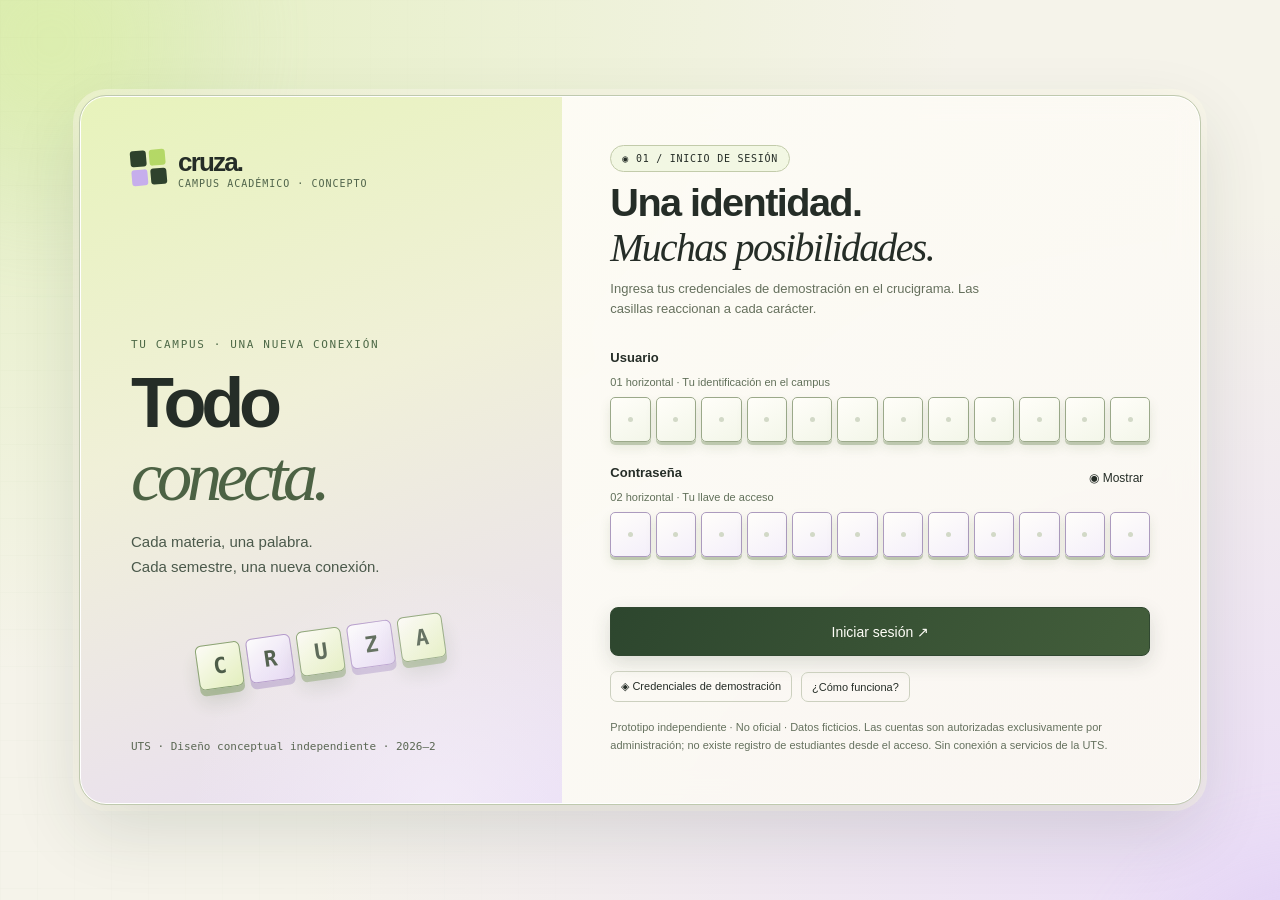
==== index.html @ 26f66357 "Integrar los ajustes recientes de Fidel conservando respaldos" ====
<!doctype html><html lang="es"><meta charset="utf-8"><meta name="viewport" content="width=device-width,initial-scale=1"><title>CRUZA 2.0 · Campus académico</title><style>
:root{--paper:#f5f3ea;--ink:#252d27;--muted:#626a60;--line:#d5d8ca;--lime:#d5ee8a;--purple:#d7c8ef;--peach:#f5c39d}*{box-sizing:border-box}body{margin:0;background:var(--paper);color:var(--ink);font:15px 'Segoe UI',Arial,sans-serif}button,input,select{font:inherit}button{cursor:pointer;color:inherit}button:focus-visible,input:focus-visible,select:focus-visible{outline:3px solid #7651ac;outline-offset:4px}button{border:1px solid var(--line);background:transparent;border-radius:8px;padding:12px 17px}button:hover{background:#e8ebdc}button:disabled{opacity:.4;cursor:not-allowed}.solid{background:var(--ink);color:white;border-color:var(--ink)}.solid:hover{background:#46513c}.lime{background:var(--lime)}.purple{background:var(--purple)}.peach{background:var(--peach)}.mono,.eyebrow{font-family:Consolas,monospace}.eyebrow{font-size:11px;letter-spacing:2px;text-transform:uppercase}.muted{color:var(--muted)}h1,h2,h3,p{margin-top:0}h1{font-size:clamp(35px,4.5vw,64px);letter-spacing:-2.7px;line-height:1.05;font-weight:600;margin-bottom:20px}h2{font-size:25px;letter-spacing:-.7px}h3{font-size:17px}em{font-family:Georgia,serif;font-weight:400}p{line-height:1.65}.badge{display:inline-flex;align-items:center;gap:8px;padding:7px 11px;border:1px solid var(--line);border-radius:30px;font-size:11px}.dot{width:6px;height:6px;border-radius:50%;background:#506c27}.brand{display:flex;gap:12px;align-items:center}.brand strong{font-size:23px;letter-spacing:-1px}.brand small{display:block;font-size:10px;letter-spacing:1.5px}.mark{display:grid;grid-template-columns:repeat(2,18px);gap:2px}.mark span{width:18px;height:18px;background:var(--ink)}.mark span:nth-child(2){background:var(--lime)}.mark span:nth-child(3){background:var(--purple)}.row{display:flex;align-items:center;justify-content:space-between;gap:16px}.stack{display:grid;gap:18px}.shell{display:grid;grid-template-columns:220px 1fr;min-height:100vh}.sidebar{padding:34px 22px;border-right:1px solid var(--line);display:flex;flex-direction:column;gap:38px}.sidebar nav{display:grid;gap:8px}.navbtn{text-align:left;border:0;display:flex;gap:14px;align-items:center}.navbtn.active{background:var(--ink);color:white}.navbtn b{font:12px Consolas,monospace;opacity:.65}.sidebar .bottom{margin-top:auto}.profile{display:flex;gap:10px;align-items:center;font-size:12px;padding-top:20px;border-top:1px solid var(--line)}.avatar{display:grid;place-items:center;width:36px;height:36px;background:var(--purple);border-radius:50%;font-weight:bold}.main{padding:25px 44px 40px;max-width:1500px;width:100%;margin:auto}.topbar{padding-bottom:23px;border-bottom:1px solid var(--line);margin-bottom:32px}.heading{margin-bottom:28px}.heading h1{font-size:43px}.split{display:grid;grid-template-columns:1.25fr 1fr;gap:28px}.panel{border:1px solid var(--line);border-radius:14px;padding:26px;background:#fcfbf5}.panel.dark{background:var(--ink);color:var(--paper);border-color:var(--ink)}.panel p:last-child{margin-bottom:0}.gridpaper{background-color:#eeeee3;background-image:linear-gradient(#d9ddcf 1px,transparent 1px),linear-gradient(90deg,#d9ddcf 1px,transparent 1px);background-size:34px 34px}.boardwrap{padding:27px;border-radius:14px;position:relative;overflow:hidden}.crossword{display:grid;grid-template-columns:repeat(11,1fr);gap:3px;max-width:550px;margin:24px auto}.cell{aspect-ratio:1;position:relative;display:grid;place-items:center;border:1px solid #a9b09c;font:500 clamp(13px,2vw,25px) Consolas,monospace;border-radius:3px;background:var(--paper);padding:0;min-width:0}.cell small{position:absolute;left:3px;top:1px;font:8px Arial}.cell.void{visibility:hidden}.cell:hover{transform:translateY(-2px);background:var(--lime)}.cell.chosen{background:var(--lime)}.crossword .cell[data-route="horario"]{background:var(--purple)}.crossword .cell[data-route="notas"]{background:var(--peach)}.clue{display:flex;gap:17px;padding:19px 0;border-bottom:1px solid var(--line);align-items:center}.clue:last-child{border:0}.clue .num{width:32px;height:32px;border:1px solid var(--line);display:grid;place-items:center;font:13px Consolas,monospace;flex-shrink:0}.clue h3{margin:0 0 5px}.clue p{margin:0;font-size:12px}.clue button{margin-left:auto;padding:8px 13px}.stats{display:grid;grid-template-columns:repeat(3,1fr);gap:16px;margin-top:24px}.stat{padding:22px;border:1px solid var(--line);border-radius:12px}.stat strong{display:block;font-size:34px;font-weight:500;margin:10px 0 4px;letter-spacing:-1px}.stat small{font-size:12px}.footer{margin-top:30px;font-size:11px;color:var(--muted);display:flex;justify-content:space-between;gap:12px}.login{min-height:100vh;display:grid;grid-template-columns:1.2fr 1fr}.loginart{padding:42px 9%;display:flex;flex-direction:column;justify-content:space-between;border-right:1px solid var(--line)}.loginart h1{margin-top:55px}.loginart .crossword{width:100%;margin:20px auto}.loginform{padding:45px 13%;display:flex;flex-direction:column;justify-content:center}.loginform h2{font-size:34px;margin:25px 0 10px}.answer{display:flex;gap:6px;margin:22px 0}.answer input{min-width:0;width:calc(100% / 6);height:55px;text-align:center;background:#fffdf7;border:1px solid #8c967b;border-radius:4px;font:25px Consolas,monospace;text-transform:uppercase}.loginform label{display:block;font-size:12px;margin:20px 0 8px}.fakeuser{background:#eaece1;padding:14px;border:1px solid var(--line);border-radius:6px;font-size:14px}.error{color:#943e29;font-size:13px;min-height:20px}.wide{width:100%}.word{display:inline-flex;gap:3px}.letter{display:inline-grid;place-items:center;width:28px;height:32px;border:1px solid #8e9b7e;font:16px Consolas,monospace;border-radius:2px}.courses{display:grid;grid-template-columns:1fr 1fr;gap:14px}.course{padding:20px;border:1px solid var(--line);border-radius:12px;background:#fcfbf5}.course.selected{border-color:#798d48;background:#eff5db}.course p{font-size:12px;margin:10px 0}.course h3{margin:14px 0 5px}.course .row{margin-top:14px}.course button{padding:9px 12px;font-size:12px}.course select{max-width:155px;border:1px solid var(--line);border-radius:5px;padding:7px;background:transparent;font-size:11px}.enroll{display:grid;grid-template-columns:1fr 295px;gap:24px}.enroll aside{align-self:start;position:sticky;top:20px}.steps{display:flex;gap:20px;padding:16px 0 25px;font:11px Consolas,monospace}.steps span:first-child{font-weight:bold}.progress{height:7px;background:#d9ddce;border-radius:6px;overflow:hidden;margin:16px 0}.progress i{display:block;background:#617238;height:100%}.listrow{display:flex;justify-content:space-between;align-items:center;padding:14px 0;border-bottom:1px solid var(--line);gap:10px}.timetable{display:grid;grid-template-columns:60px repeat(5,1fr);gap:5px;min-width:670px}.tablewrap{overflow:auto;padding-bottom:5px}.timehead{text-align:center;font:12px Consolas,monospace;padding:13px;background:#e9ecdf}.slot{min-height:100px;border:1px solid var(--line);border-radius:4px;padding:10px;background:#faf9f2;font-size:12px}.slot.booked{cursor:pointer;border-color:#b4bea1;background:var(--lime)}.slot.booked:nth-child(3n){background:var(--purple)}.slot.booked:nth-child(4n){background:var(--peach)}.slot strong{display:block;margin:8px 0}.time{padding-top:15px;font:11px Consolas,monospace}.tabs{display:flex;gap:8px;flex-wrap:wrap}.tabs .active{background:var(--ink);color:white}.agenda{display:none}.gradegrid{display:grid;grid-template-columns:1fr 320px;gap:25px}.grades{width:100%;border-collapse:collapse}.grades td,.grades th{text-align:left;padding:17px 10px;border-bottom:1px solid var(--line);font-size:13px}.grades th{font:11px Consolas,monospace;color:var(--muted)}.grade{display:inline-grid;place-items:center;border:1px solid #a3ae8c;background:var(--lime);width:42px;height:42px;font:17px Consolas,monospace}.ring{width:145px;height:145px;margin:20px auto;border:12px solid var(--lime);border-right-color:#58634e;border-radius:50%;display:grid;place-items:center}.ring strong{font-size:38px;font-weight:400}.slider{width:100%;accent-color:#60752e}.mini{font-size:12px}.overlay{position:fixed;inset:0;background:#15201588;display:grid;place-items:center;padding:20px;z-index:10;backdrop-filter:blur(4px)}.modal{background:var(--paper);padding:30px;border-radius:17px;max-width:540px;width:100%;max-height:90vh;overflow:auto;box-shadow:0 20px 80px #0003}.modal h2{margin-top:20px}.toast{position:fixed;bottom:25px;left:50%;transform:translateX(-50%);background:var(--ink);color:white;padding:14px 22px;border-radius:9px;z-index:30;font-size:13px;max-width:90vw}.successword{margin:24px 0}.successword .letter{background:var(--lime);width:38px;height:44px}.mobilebrand{display:none}a{color:inherit}button, .panel{transition:background .18s,transform .18s}main{animation:appear .3s ease}@keyframes appear{from{opacity:.6;transform:translateY(5px)}to{opacity:1;transform:none}}@media(prefers-reduced-motion:reduce){*{animation:none!important;transition:none!important}}@media(max-width:1100px){.main{padding:24px}.sidebar{padding:28px 14px}.shell{grid-template-columns:180px 1fr}.split{gap:18px}.enroll{grid-template-columns:1fr 250px}.courses{grid-template-columns:1fr}.gradegrid{grid-template-columns:1fr}.gradegrid aside{display:grid;grid-template-columns:1fr 1fr;gap:20px}.crossword{gap:2px}}@media(max-width:900px){.shell{display:block}.sidebar{position:fixed;bottom:0;left:0;right:0;z-index:5;background:var(--paper);padding:8px 7px;border-top:1px solid var(--line);display:block}.sidebar .brand,.sidebar .bottom,.sidebar>.eyebrow{display:none}.sidebar nav{grid-template-columns:repeat(4,1fr);gap:3px}.navbtn{display:grid;justify-items:center;text-align:center;padding:8px 3px;font-size:11px;gap:4px}.main{padding:19px 18px 95px}.topbar{margin-bottom:25px;padding-bottom:16px}.topbar>.eyebrow{display:none}.mobilebrand{display:block;font-size:21px;font-weight:bold}.heading h1{font-size:37px}.split,.enroll{grid-template-columns:1fr}.panel{padding:20px}.boardwrap{padding:18px}.cell{font-size:20px}.stats{gap:8px}.stat{padding:13px}.stat strong{font-size:26px}.stat .eyebrow{font-size:9px;letter-spacing:.5px}.login{display:block}.loginart{padding:24px 25px;border-bottom:1px solid var(--line);border-right:0}.loginart h1{margin:35px 0 15px;font-size:43px}.loginart .crossword,.loginart>.footer,.loginart>p{display:none}.loginform{padding:30px 25px 45px}.loginform h2{margin-top:15px}.loginart .eyebrow{display:none}.enroll aside{position:static}.courses{grid-template-columns:1fr}.gradegrid aside{display:block}.tablewrap{display:none}.agenda{display:grid;gap:12px}.gradegrid>.panel{overflow:auto}.grades td,.grades th{padding:12px 5px;font-size:11px}.grades .grade{width:34px;height:36px;font-size:14px}.footer{flex-direction:column}.topbar .badge{font-size:9px}.heading .row{align-items:flex-start}.heading .row>button{font-size:11px;padding:10px}.steps{gap:12px;font-size:10px}}@media print{.sidebar,.topbar button,.footer button{display:none}.shell{display:block}.main{padding:0}.panel{break-inside:avoid}.tablewrap{display:block}.agenda{display:none}}
/* Acabado final: iluminación sutil, profundidad y respuesta táctil */
.panel,.course,.stat,.boardwrap{box-shadow:0 12px 35px #25302008;transition:box-shadow .25s,transform .25s,border-color .25s}.panel:hover,.course:hover{box-shadow:0 18px 45px #25302012}.cell{transition:transform .2s,box-shadow .2s,background .2s}.cell:hover,.cell:focus-visible{transform:translateY(-4px) scale(1.06);box-shadow:0 6px 20px #839c4580;z-index:1}.gridpaper{background-image:radial-gradient(ellipse at 20% 20%,#e2f4b455,transparent 65%),linear-gradient(#d9ddcf 1px,transparent 1px),linear-gradient(90deg,#d9ddcf 1px,transparent 1px);background-size:auto,34px 34px,34px 34px}button{position:relative;overflow:hidden;transition:transform .2s,box-shadow .2s,background .2s}button:active{transform:scale(.97)}button::after{content:'';position:absolute;inset:-50%;background:radial-gradient(circle,#ffffff35,transparent 60%);opacity:0;pointer-events:none;transition:opacity .2s}button:hover::after{opacity:1}.selected .letter{animation:tile-in .3s ease both}.selected .letter:nth-child(2n){animation-delay:.06s}.successword .letter{animation:celebrate .7s ease both}.successword .letter:nth-child(2n){animation-delay:.12s}.modal{animation:appear .25s ease}.solid{box-shadow:0 5px 15px #252d2720}.loginart h1 em,.heading h1 em{color:#52633d}@keyframes tile-in{from{transform:translateY(6px);opacity:.4}to{transform:none;opacity:1}}@keyframes celebrate{0%{transform:scale(.8) rotate(-5deg)}50%{transform:scale(1.12) rotate(3deg)}100%{transform:none}}@media(prefers-reduced-motion:reduce){*,*::after{animation:none!important;transition:none!important;transform:none!important}}@media(max-width:900px){.heading .row{flex-wrap:wrap}.panel .row{flex-wrap:wrap}.course .row{flex-wrap:wrap}.topbar .row{gap:7px}.gradegrid .panel{min-width:0}}
</style><body><div id="app"></div><div id="announcer" aria-live="polite"></div><script>
'use strict';
const $=s=>document.querySelector(s);const app=$('#app');
const courses=[{id:'web',word:'WEB',name:'Desarrollo web',credits:3,day:0,hour:8,room:'B-302',teacher:'Laura Ríos',grades:[4.5,4.3,4.7],clue:'Ideas que cobran vida en el navegador.'},{id:'datos',word:'DATOS',name:'Bases de datos',credits:3,day:1,hour:10,room:'C-204',teacher:'Andrés Mora',grades:[4.2,4.6,4.4],clue:'Información que encuentra su lugar.'},{id:'redes',word:'REDES',name:'Redes de computadores',credits:3,day:2,hour:8,room:'B-105',teacher:'Sara Luna',grades:[3.7,4.1,4.2],clue:'El arte de conectar puntos.'},{id:'calculo',word:'CALCULO',name:'Cálculo diferencial',credits:4,day:3,hour:10,room:'A-201',teacher:'Diego Paz',grades:[3.8,4.0,4.3],clue:'Una pista para entender el cambio.'},{id:'etica',word:'ETICA',name:'Ética profesional',credits:2,day:4,hour:8,room:'A-108',teacher:'Ana Sol',grades:[4.8,4.7,4.9],clue:'La brújula detrás de cada decisión.'},{id:'algebra',word:'ALGEBRA',name:'Álgebra lineal',credits:3,day:0,hour:8,room:'A-306',teacher:'Juan Valle',grades:[4.0,3.9,4.1],clue:'Vectores que abren nuevas direcciones.'}];
let state={route:'login',selected:['web','datos','redes'],enrolled:['web','datos','redes'],confirmed:false,groups:{},cut:'final',day:0,visited:new Set(),sim:4};
const days=['Lunes','Martes','Miércoles','Jueves','Viernes'];const labels={inicio:'Mi tablero',matricula:'Matrícula',horario:'Horario',notas:'Notas'};const fmt=n=>n.toFixed(2).replace('.',',');
const word=(s,cls='')=>`<span class="word ${cls}" aria-label="${s}">${[...s].map(c=>`<span class="letter" aria-hidden="true">${c}</span>`).join('')}</span>`;
function brand(){return '<div class="brand"><div class="mark" aria-hidden="true"><span></span><span></span><span></span><span></span></div><div><strong>cruza.</strong><small>ACADEMUSOFT · CONCEPTO</small></div></div>'}
function board(interactive=true){let cells={};let words=[['MATRICULA',4,1,0,'matricula',1],['HORARIO',2,4,1,'horario',2],['NOTAS',8,3,0,'notas',3],['CRUZA',6,3,0,'inicio',4]];for(let [w,r,c,v,route,num] of words)[...w].forEach((l,i)=>{let key=(r+(v?i:0))*11+c+(v?0:i);if(!cells[key])cells[key]={l,route,num:i===0?num:''}});return `<div class="crossword" aria-label="Crucigrama de navegación">${Array.from({length:110},(_,i)=>{let c=cells[i];return c?`<${interactive?'button':'span'} class="cell ${c.route==='matricula'?'chosen':''}" ${interactive?`data-route="${c.route}" aria-label="Abrir ${labels[c.route]}"`:''}><small>${c.num}</small>${c.l}</${interactive?'button':'span'}>`:'<span class="cell void"></span>'}).join('')}</div>`}
function login(){return `<div class="login"><section class="loginart gridpaper">${brand()}<div><div class="eyebrow">01 HORIZONTAL / ACCESO AL CAMPUS</div><h1>Todo conecta.<br><em>Empieza contigo.</em></h1><p class="muted">Cada materia, una palabra.<br>Cada semestre, una nueva conexión.</p></div>${board(false)}<div class="footer"><span>CRUZA · Campus interactivo</span><span>EDICIÓN 2026</span></div></section><section class="loginform"><h2>Tu primera pista.</h2><p class="muted">Cruza la puerta a tu próximo semestre.</p><label>Perfil de estudiante</label><div class="fakeuser">◧ &nbsp; Alex · Estudiante</div><label for="letter0">01 horizontal · 6 letras</label><p style="font-size:17px;margin:0">“Aprender también es una forma de…”</p><form id="loginForm"><div class="answer">${Array.from({length:6},(_,i)=>`<input id="letter${i}" aria-label="Letra ${i+1} de 6" maxlength="1" autocomplete="off" autocapitalize="characters" inputmode="text">`).join('')}</div><p class="error" id="loginError" role="alert"></p><button class="solid wide" type="submit">Resolver y entrar &nbsp; ↗</button></form><button data-action="hint" style="border:0;margin-top:10px">Revelar pista: CRECER</button><button class="wide" data-action="enter">Entrar directamente →</button></section></div>`}
function shell(content){return `<div class="shell"><aside class="sidebar">${brand()}<div class="eyebrow muted">PISTAS DEL SEMESTRE</div><nav aria-label="Navegación principal">${Object.entries(labels).map(([r,l],i)=>`<button class="navbtn ${state.route===r?'active':''}" data-route="${r}" ${state.route===r?'aria-current="page"':''}><b>0${i+1}</b>${l}</button>`).join('')}</nav><div class="bottom"><div class="panel lime" style="padding:17px"><span class="eyebrow">PISTA DEL DÍA</span><p class="mini" style="margin-top:10px">Las mejores conexiones empiezan con curiosidad.</p></div><button data-action="help" style="border:0;width:100%;margin:15px 0">Cómo navegar ↗</button><div class="profile"><span class="avatar">AL</span><span><b>Alex López</b><br><span class="muted">Estudiante</span></span></div><button data-action="logout" style="border:0;font-size:12px;margin-top:12px">Salir ↗</button></div></aside><main class="main"><header class="topbar row"><span class="eyebrow">MI CAMPUS / ${labels[state.route].toUpperCase()}</span><span class="mobilebrand">cruza.</span><div class="row"><span class="badge"><span class="dot"></span>2026–2 · PREGRADO</span><button data-action="help" aria-label="Ayuda" style="padding:7px 12px">?</button><button data-action="logout" aria-label="Salir" style="padding:7px 12px">↗</button></div></header>${content}<footer class="footer"><span>CRUZA · Campus académico</span><span>2026</span></footer></main></div>`}
function heading(n,title,desc,extra=''){return `<div class="heading"><div class="eyebrow muted" style="margin-bottom:14px">${n} / ${labels[state.route].toUpperCase()}</div><div class="row"><h1>${title}</h1>${extra}</div><p class="muted">${desc}</p></div>`}
function credits(ids){return courses.filter(c=>ids.includes(c.id)).reduce((s,c)=>s+c.credits,0)}
function home(){return heading('01','Tu semestre.<br><em>Todas las piezas.</em>','Hola, Alex. Sigue una pista y encuentra tu próximo paso.')+`<div class="split"><section class="boardwrap gridpaper"><div class="row"><span class="eyebrow">EL MAPA DE TUS CONEXIONES</span><span class="badge" style="background:var(--paper)">↗ EXPLORA</span></div>${board()}<div class="row mini"><span>Elige una palabra para abrir su sección.</span><span class="mono">4 conexiones</span></div></section><section class="panel"><div class="row"><h2>Las pistas de hoy</h2><span class="eyebrow">HORIZ. / VERT.</span></div>${[['matricula','01','Dale forma a tu semestre','Elige las materias que completan tu camino.'],['horario','02','Encuentra tu momento','Cada clase tiene una casilla en tu semana.'],['notas','03','Lee tus avances','Tus resultados cuentan una historia.']].map(([r,n,t,d])=>`<div class="clue"><span class="num">${n}</span><div><h3>${t}</h3><p class="muted">${d}</p></div><button data-route="${r}" aria-label="Abrir ${labels[r]}">↗</button></div>`).join('')}<div class="panel purple" style="margin-top:22px;padding:18px"><div class="eyebrow">PISTA PERSONAL</div><p style="margin-top:9px">Tu futuro no está escrito.<br><strong>Está por conectar.</strong></p></div></section></div><div class="stats"><div class="stat"><span class="eyebrow">CASILLAS ELEGIDAS</span><strong>${state.enrolled.length}</strong><small>materias ${state.confirmed?'confirmadas':'de ejemplo'}</small></div><div class="stat"><span class="eyebrow">TU PRÓXIMO NIVEL</span><strong>${credits(state.enrolled)}<span style="font-size:17px" class="muted"> / 18</span></strong><small>créditos del tablero</small></div><div class="stat lime"><span class="eyebrow">PROMEDIO ACADÉMICO</span><strong>${fmt(average())}</strong><small>cada avance cuenta ↗</small></div></div>`}
function slot(c){return state.groups[c.id]==='B'?{day:4,hour:12}:{day:c.day,hour:c.hour}}
function problems(){let ids=state.selected,errors=[];if(!ids.length)errors.push('Selecciona al menos una materia para completar una palabra.');if(credits(ids)>18)errors.push('Este tablero admite hasta 18 créditos.');for(let i=0;i<ids.length;i++)for(let j=i+1;j<ids.length;j++){let a=courses.find(c=>c.id===ids[i]),b=courses.find(c=>c.id===ids[j]),x=slot(a),y=slot(b);if(x.day===y.day&&x.hour===y.hour)errors.push(`${a.name} y ${b.name} se cruzan a la misma hora. Cambia un grupo o retira una materia.`)}return errors}
function enrollment(){let errors=problems();return heading('02','Arma tu <em>semestre.</em>','Cada materia completa una palabra. Cada elección abre un camino.')+`<div class="steps"><span>01 ELEGIR PALABRAS</span><span>→ 02 REVISAR CRUCES</span><span>→ 03 CONFIRMAR</span></div><div class="enroll"><section class="courses">${courses.map((c,i)=>{let on=state.selected.includes(c.id),s=slot(c);return `<article class="course ${on?'selected':''}"><div class="row"><span class="eyebrow">0${i+1} HORIZONTAL</span><span class="badge">${c.credits} créditos</span></div><h3>${c.name}</h3><p class="muted">${c.clue}</p>${word(c.word)}<p>${days[s.day]} · ${s.hour}:00–${s.hour+2}:00 · ${c.room}</p><div class="row"><select aria-label="Grupo de ${c.name}" data-group="${c.id}"><option value="A" ${state.groups[c.id]!=='B'?'selected':''}>Grupo A · horario base</option><option value="B" ${state.groups[c.id]==='B'?'selected':''}>Grupo B · vie. 12:00</option></select><button data-toggle="${c.id}" aria-pressed="${on}" class="${on?'lime':''}">${on?'✓ Elegida':'＋ Elegir'}</button></div></article>`}).join('')}</section><aside class="panel"><div class="eyebrow">TU COMPOSICIÓN</div><h2 style="margin-top:18px">${state.selected.length} palabras.<br><em>Un nuevo capítulo.</em></h2><div class="progress"><i style="width:${Math.min(100,credits(state.selected)/18*100)}%"></i></div><div class="row mini"><span>${credits(state.selected)} créditos elegidos</span><span>18 máx.</span></div><div style="margin:20px 0">${state.selected.map(id=>{let c=courses.find(c=>c.id===id);return `<div class="listrow mini"><span>${c.name}</span><b>${c.credits}</b></div>`}).join('')||'<p class="muted mini">El tablero está vacío. Elige tu primera materia.</p>'}</div><div aria-live="polite">${errors.length?errors.map(e=>`<p class="error">${e}</p>`).join(''):'<p class="mini">✓ Sin cruces de horario</p>'}</div><button class="solid wide" data-action="review" ${errors.length?'disabled':''}>Revisar mi matrícula →</button><p class="mini muted" style="margin-top:15px">Reglas ficticias de la demo: máximo 18 créditos y sin clases simultáneas. No representa el proceso oficial.</p></aside></div>`}
function schedule(){let enrolled=courses.filter(c=>state.enrolled.includes(c.id));return heading('03','Tu semana, <em>resuelta.</em>','Encuentra cada clase en el lugar donde todo encaja.',`<button data-action="download">↓ Descargar horario</button>`)+`<div class="row" style="margin-bottom:23px"><span class="badge">${state.confirmed?'✓ Matrícula confirmada':'◧ Horario preliminar'} · ${credits(state.enrolled)} créditos</span><span class="mini muted">Semana tipo / 2026–2</span></div><section class="panel"><div class="row" style="margin-bottom:20px"><h2 style="margin:0">Cruces de la semana</h2><span class="eyebrow">LUN — VIE</span></div><div class="tablewrap"><div class="timetable"><div class="timehead">HORA</div>${days.map(d=>`<div class="timehead">${d}</div>`).join('')}${[8,10,12,14].map(h=>`<div class="time">${h}:00<br><span class="muted">${h+2}:00</span></div>${days.map((d,di)=>{let c=enrolled.find(c=>{let s=confirmedSlot(c);return s.day===di&&s.hour===h});return c?`<button class="slot booked" data-course="${c.id}" aria-label="${c.name}, ${d} ${h}:00"><span class="eyebrow">${c.word}</span><strong>${c.name}</strong><span>${h}:00–${h+2}:00 · ${c.room}</span></button>`:'<div class="slot"><span class="muted">·</span></div>'}).join('')}`).join('')}</div></div><div class="agenda"><div class="tabs" aria-label="Día de la semana">${days.map((d,i)=>`<button data-day="${i}" class="${state.day===i?'active':''}" style="padding:9px">${d.slice(0,3)}</button>`).join('')}</div>${enrolled.filter(c=>confirmedSlot(c).day===state.day).map(c=>`<button class="slot booked" data-course="${c.id}"><span class="eyebrow">${c.word} / ${confirmedSlot(c).hour}:00</span><strong>${c.name}</strong><span>${c.room} · Ver pista de la clase ↗</span></button>`).join('')||'<div class="panel gridpaper"><h3>Una casilla libre.</h3><p>Hoy no hay clases en tu horario. Deja espacio para una nueva idea.</p></div>'}</div></section><div class="panel purple" style="margin-top:22px"><div class="row"><div><span class="eyebrow">PISTA DE ORGANIZACIÓN</span><p style="margin:8px 0 0">Los espacios libres también forman parte del tablero.</p></div><button data-route="matricula">Editar matrícula ↗</button></div></div>`}
let enrolledGroups={};function confirmedSlot(c){return enrolledGroups[c.id]==='B'?{day:4,hour:12}:{day:c.day,hour:c.hour}}
function final(c){return c.grades[0]*.3+c.grades[1]*.3+c.grades[2]*.4}function average(){let cs=courses.filter(c=>state.enrolled.includes(c.id));return cs.reduce((s,c)=>s+final(c)*c.credits,0)/(credits(state.enrolled)||1)}
function grades(){let cs=courses.filter(c=>state.enrolled.includes(c.id));return heading('04','Cada avance <em>cuenta.</em>','Calificaciones consolidadas del período en casillas de crucigrama.')+`<div class="tabs" style="margin-bottom:24px">${[['final','Vista completa'],['0','Corte 1 · 33%'],['1','Corte 2 · 33%'],['2','Corte 3 · 34%']].map(([v,l])=>`<button data-cut="${v}" class="${state.cut===v?'active':''}" aria-pressed="${state.cut===v}">${l}</button>`).join('')}</div><div class="gradegrid"><section class="panel"><h2>Palabras evaluadas</h2><table class="grades"><thead><tr><th>MATERIA</th>${state.cut==='final'?'<th>C1 · 33%</th><th>C2 · 33%</th><th>C3 · 34%</th>':''}<th>${state.cut==='final'?'DEFINITIVA':'CORTE '+(Number(state.cut)+1)}</th></tr></thead><tbody>${cs.map(c=>`<tr><td><b>${c.name}</b><br><span class="muted">${c.credits} créditos · ${c.word}</span></td>${state.cut==='final'?c.grades.map(g=>`<td>${fmt(g)}</td>`).join(''):''}<td><span class="grade">${fmt(state.cut==='final'?final(c):c.grades[+state.cut])}</span></td></tr>`).join('')}</tbody></table></section><aside class="stack"><section class="panel dark" style="text-align:center"><span class="eyebrow">PROMEDIO PONDERADO</span><div class="ring"><strong>${fmt(average())}</strong></div></section><section class="panel peach"><span class="eyebrow">PISTA ESPECIAL · CÁLCULO DE CRUCIGRAMA</span><h3 style="margin-top:16px">Casilla incógnita: Web</h3><p class="mini">C1: 4,5 (33%) + C2: 4,3 (33%) + C3: [ ? ] (34%)</p><p class="mini" style="font-weight:600">30% Trabajos · 60% Parcial · 10% Auto</p><label for="sim" class="row"><span>Valor de la casilla</span><b id="simValue">${fmt(state.sim)}</b></label><input id="sim" class="slider" type="range" min="0" max="5" step="0.1" value="${state.sim}"><p class="mini" style="margin-top:14px">Definitiva resultante: <strong id="simResult" style="font-size:18px">${fmt(4.5*.33+4.3*.33+state.sim*.34)}</strong></p></section></aside></div>`}
function render(){app.innerHTML=state.route==='login'?login():shell(({inicio:home,matricula:enrollment,horario:schedule,notas:grades})[state.route]());if(state.route==='login')bindLogin()}
function go(r){state.route=r;state.visited.add(r);render();window.scrollTo(0,0)}
function toast(t){$('#announcer').innerHTML=`<div class="toast">${t}</div>`;setTimeout(()=>$('#announcer').innerHTML='',3200)}
let lastFocus;function modal(content){lastFocus=document.activeElement;let wrap=document.createElement('div');wrap.className='overlay';wrap.innerHTML=`<section class="modal" role="dialog" aria-modal="true" aria-labelledby="modalTitle"><div class="row"><span class="eyebrow">CRUZA / DEMOSTRACIÓN</span><button data-action="close" aria-label="Cerrar diálogo">✕</button></div>${content}</section>`;document.body.append(wrap);wrap.querySelector('button').focus()}
function closeModal(){document.querySelector('.overlay')?.remove();if(lastFocus?.isConnected)lastFocus.focus()}
function bindLogin(){$('#loginForm').onsubmit=e=>{e.preventDefault();let answer=[...document.querySelectorAll('.answer input')].map(i=>i.value).join('').toUpperCase();if(answer==='CRECER')go('inicio');else $('#loginError').textContent='Todavía falta una conexión. Pista: la palabra es CRECER.'};document.querySelectorAll('.answer input').forEach((input,i)=>{input.oninput=()=>{input.value=input.value.replace(/[^a-z]/gi,'').toUpperCase();if(input.value)$('#letter'+(i+1))?.focus()};input.onkeydown=e=>{if(e.key==='Backspace'&&!input.value)$('#letter'+(i-1))?.focus();if(e.key==='ArrowLeft')$('#letter'+(i-1))?.focus();if(e.key==='ArrowRight')$('#letter'+(i+1))?.focus()}})}
document.addEventListener('click',e=>{let b=e.target.closest('button');if(!b)return;if(b.dataset.route)return go(b.dataset.route);if(b.dataset.toggle){let id=b.dataset.toggle;state.selected=state.selected.includes(id)?state.selected.filter(x=>x!==id):[...state.selected,id];render();return}if(b.dataset.day){state.day=+b.dataset.day;render();return}if(b.dataset.cut){state.cut=b.dataset.cut;render();return}if(b.dataset.course){let c=courses.find(c=>c.id===b.dataset.course),s=confirmedSlot(c);modal(`<h2 id="modalTitle">${c.name}</h2>${word(c.word)}<p style="margin-top:22px">${c.clue}</p><div class="listrow"><span>Cuándo</span><b>${days[s.day]} ${s.hour}:00–${s.hour+2}:00</b></div><div class="listrow"><span>Dónde</span><b>Aula ${c.room}</b></div><div class="listrow"><span>Docente ficticio</span><b>${c.teacher}</b></div><p class="mini muted" style="margin-top:20px">Información simulada para el prototipo.</p>`);return}switch(b.dataset.action){case'enter':go('inicio');break;case'hint':[...'CRECER'].forEach((l,i)=>$('#letter'+i).value=l);$('#loginError').textContent='Pista completa. Ya puedes entrar.';break;case'logout':go('login');break;case'close':closeModal();break;case'help':modal(`<h2 id="modalTitle">La pista está en conectar.</h2><p>CRUZA convierte la gestión académica en un crucigrama: elige una palabra del tablero o usa el menú para entrar a cada sección.</p><div class="clue"><span class="num">01</span><p><b>Matrícula:</b> elige materias. Si dos clases se cruzan, cambia un grupo. Revisa y confirma.</p></div><div class="clue"><span class="num">02</span><p><b>Horario:</b> descubre cómo se acomodan tus elecciones. Toca una clase para ver sus detalles.</p></div><div class="clue"><span class="num">03</span><p><b>Notas:</b> consulta cortes y prueba una posibilidad con el simulador.</p></div><p class="mini muted" style="margin-top:18px">Concepto independiente. No es Academusoft oficial ni un servicio de la UTS. Guarda solamente la matrícula ficticia en este navegador y no solicita credenciales ni realiza matrículas reales.</p>`);break;case'review':if(problems().length)return;modal(`<h2 id="modalTitle">¿Encajan todas tus piezas?</h2><p class="muted">Revisa tus palabras antes de cerrar el tablero.</p>${state.selected.map(id=>{let c=courses.find(c=>c.id===id),s=slot(c);return `<div class="listrow"><span><b>${c.name}</b><br><small>${days[s.day]} · ${s.hour}:00 · Grupo ${state.groups[id]||'A'}</small></span><b>${c.credits} cr.</b></div>`}).join('')}<div class="listrow"><b>Total</b><b>${credits(state.selected)} créditos</b></div><p class="mini muted">Confirmación simulada. No genera pagos ni registros institucionales.</p><button class="solid wide" data-action="confirm">Confirmar matrícula ✓</button>`);break;case'confirm':if(problems().length)return;state.enrolled=[...state.selected];enrolledGroups={...state.groups};state.confirmed=true;closeModal();modal(`<h2 id="modalTitle">Todo encaja.</h2>${word('LISTO','successword')}<p>Tu matrícula quedó registrada en este navegador: <b>${state.enrolled.length} materias y ${credits(state.enrolled)} créditos.</b></p><p class="muted">El horario ya tiene una casilla para cada elección.</p><button class="solid wide" data-action="seeSchedule">Descubrir mi horario →</button>`);break;case'seeSchedule':closeModal();go('horario');break;case'download':downloadSchedule();break}});
document.addEventListener('change',e=>{if(e.target.dataset.group){state.groups[e.target.dataset.group]=e.target.value;render()}});document.addEventListener('input',e=>{if(e.target.id==='sim'){state.sim=+e.target.value;$('#simValue').textContent=fmt(state.sim);$('#simResult').textContent=fmt(4.5*.33+4.3*.33+state.sim*.34)}});
document.addEventListener('keydown',e=>{let modalEl=document.querySelector('.modal');if(!modalEl)return;if(e.key==='Escape')closeModal();if(e.key==='Tab'){let f=[...modalEl.querySelectorAll('button,input,select,a[href]')],first=f[0],last=f[f.length-1];if(e.shiftKey&&document.activeElement===first){last.focus();e.preventDefault()}else if(!e.shiftKey&&document.activeElement===last){first.focus();e.preventDefault()}}});
function downloadSchedule(){let text='CRUZA · HORARIO DE DEMOSTRACIÓN\nConcepto independiente, no oficial. Datos ficticios.\n\n'+courses.filter(c=>state.enrolled.includes(c.id)).sort((a,b)=>confirmedSlot(a).day-confirmedSlot(b).day).map(c=>{let s=confirmedSlot(c);return `${days[s.day]} | ${s.hour}:00–${s.hour+2}:00 | ${c.name} | ${c.room}`}).join('\n');let a=document.createElement('a'),url=URL.createObjectURL(new Blob(['\ufeff'+text],{type:'text/plain;charset=utf-8'}));a.href=url;a.download='CRUZA-horario-demo.txt';a.click();setTimeout(()=>URL.revokeObjectURL(url),1000);toast('Horario de demostración descargado.')}
render();
</script>
<style id="cruza-motion">
:root{--shine:#e8f8b0}.main{margin:0 auto}.panel.lime{background:#edf4d2}.panel.purple{background:#ebe4f7}.panel.peach{background:#f8e3d1}.gridpaper{isolation:isolate}.gridpaper::before{content:'';position:absolute;inset:0;z-index:-1;pointer-events:none;background:radial-gradient(ellipse at center,#dbf8829e,transparent 64%);animation:campus-light 9s ease-in-out infinite alternate}.loginart{position:relative;overflow:hidden}.cell{isolation:isolate}.cell::after{inset:0;background:linear-gradient(115deg,transparent 20%,#fff9 49%,transparent 75%);transform:translateX(-110%);opacity:0}.cell.is-lit::after,.cell:focus-visible::after{opacity:1;animation:tile-sheen .6s ease-out}.cell.is-lit{box-shadow:0 0 0 1px #6b8438,0 0 19px #b6d45bb0;transform:translateY(-2px)}.puzzle-controls{display:grid;grid-template-columns:minmax(150px,1fr) minmax(200px,2fr);align-items:center;gap:18px;margin-bottom:24px;background:linear-gradient(115deg,#fffef8,#edf3dd);border-color:#cdd8b8}.puzzle-controls h2{margin:5px 0;font-size:19px}.puzzle-controls p{margin:0;font-size:12px}.puzzle-words{display:flex;gap:8px;flex-wrap:wrap}.puzzle-key{display:inline-flex;padding:5px;gap:2px;border-radius:6px;background:#fffdf6;align-items:center}.puzzle-key span{display:grid;place-items:center;width:23px;height:28px;border:1px solid #a7b393;border-radius:2px;font:13px Consolas,monospace}.puzzle-key[aria-pressed=true]{background:#d6eaa7;border-color:#79924b}.puzzle-key:hover span{background:var(--shine);animation:tile-lift .42s ease both;animation-delay:calc(var(--tile) * 35ms)}.modal:has(.successword){position:relative;isolation:isolate}.modal:has(.successword)::after{content:'';position:absolute;inset:0;z-index:-1;pointer-events:none;background:radial-gradient(circle at 14% 35%,#d1ed75 0 2px,transparent 5px),radial-gradient(circle at 82% 24%,#b69bec 0 3px,transparent 6px),radial-gradient(circle at 90% 63%,#efac77 0 2px,transparent 5px);animation:spark-burst 1.1s ease-out both}.toast{animation:appear .25s ease-out}@keyframes campus-light{from{transform:translate(-35%,-30%) scale(.95)}to{transform:translate(35%,30%) scale(1.45)}}@keyframes tile-sheen{to{transform:translateX(110%)}}@keyframes tile-lift{50%{transform:translateY(-3px);box-shadow:0 0 12px #bad65c}}@keyframes spark-burst{0%{opacity:0;transform:scale(.7)}35%{opacity:1}100%{opacity:0;transform:scale(1.2)}}@media(max-width:900px){.puzzle-controls{grid-template-columns:1fr;gap:12px}.puzzle-key span{width:20px;height:24px}.puzzle-words{gap:5px}}@media(prefers-reduced-motion:reduce){*,*::before,*::after{animation:none!important;transition:none!important}.gridpaper::before{opacity:.35}}
</style><script>
const cruzaStorage = 'cruza-matricula-v1';
try {
  const saved = JSON.parse(localStorage.getItem(cruzaStorage));
  if (saved && Array.isArray(saved.ids) && saved.ids.length && saved.ids.every(id => courses.some(course => course.id === id))) {
    state.selected = [...saved.ids];
    state.enrolled = [...saved.ids];
    state.groups = Object.fromEntries(saved.ids.map(id => [id, saved.groups?.[id] === 'B' ? 'B' : 'A']));
    enrolledGroups = { ...state.groups };
    state.confirmed = true;
  }
} catch { /* La demo funciona también con almacenamiento desactivado. */ }
const renderCruzaBase = render;
render = function () {
  renderCruzaBase();
  const route = state.route;
  const panel = document.querySelector('.heading');
  if (!panel || route === 'inicio') return;
  const configs = {
    matricula: ['Materias en casillas', 'Pulsa una palabra para añadir o retirar la materia.', courses.map(c => [c.word, c.name, 'toggle', c.id, state.selected.includes(c.id)])],
    horario: ['Semana en casillas', 'Elige un día para ver sus clases.', days.map((day, i) => [day.slice(0, 3).toUpperCase(), day, 'day', String(i), state.day === i])],
    notas: ['Cortes en casillas', 'Elige qué resultados quieres consultar.', [['FINAL','Vista completa','cut','final',state.cut==='final'], ...[0,1,2].map(i => ['C'+(i+1),'Corte '+(i+1),'cut',String(i),state.cut===String(i)])]]
  };
  const [title, hint, keys] = configs[route];
  const section = document.createElement('section');
  section.className = 'panel puzzle-controls';
  section.innerHTML = '<div><span class="eyebrow muted">TABLERO DE ACCIONES</span><h2>'+title+'</h2><p>'+hint+'</p></div><div class="puzzle-words"></div>';
  for (const [label, name, type, value, active] of keys) {
    const key = document.createElement('button');
    key.className = 'puzzle-key';
    key.dataset.puzzle = type;
    key.dataset.value = value;
    key.setAttribute('aria-label', name);
    key.setAttribute('aria-pressed', active);
    key.innerHTML = [...label].map((letter, index) => '<span aria-hidden="true" style="--tile:'+index+'">'+letter+'</span>').join('');
    section.lastElementChild.append(key);
  }
  panel.after(section);
  if (route === 'horario') {
    document.querySelectorAll('.timetable > *').forEach((cell, index) => {
      if (index % 6 === state.day + 1) cell.style.boxShadow = 'inset 0 0 0 2px #a3b47a';
    });
  }
};
document.addEventListener('click', event => {
  const puzzle = event.target.closest('[data-puzzle]');
  if (puzzle) {
    const { puzzle: type, value } = puzzle.dataset;
    document.querySelector('[data-'+type+'="'+value+'"]').click();
    document.querySelector('[data-puzzle="'+type+'"][data-value="'+value+'"]')?.focus({preventScroll:true});
  }
  if (event.target.closest('[data-action="confirm"]') && state.confirmed && !problems().length) {
    try { localStorage.setItem(cruzaStorage, JSON.stringify({ ids: state.enrolled, groups: enrolledGroups })); } catch {}
  }
});
function highlightCruzaWord(event, on) {
  const cell = event.target.closest('.crossword button[data-route]');
  if (!cell) return;
  document.querySelectorAll('.crossword button').forEach(button => button.classList.toggle('is-lit', on && button.dataset.route === cell.dataset.route));
}
document.addEventListener('pointerover', event => highlightCruzaWord(event, true));
document.addEventListener('pointerout', event => highlightCruzaWord(event, false));
document.addEventListener('focusin', event => highlightCruzaWord(event, true));
document.addEventListener('focusout', event => highlightCruzaWord(event, false));
render();
</script><style>/* CRUZA 2.0 · cristal editorial */
:root{--paper:#f5f3ea;--ink:#252d27;--line:#ccd0bf;--muted:#566051;--glass:#fffef4c9;--px:50%;--py:35%}
body{background:radial-gradient(ellipse at 90% 10%,#e4d9f5 0%,transparent 38%),radial-gradient(ellipse at 3% 65%,#e4edc9 0%,transparent 45%),var(--paper);background-attachment:fixed} .shell{grid-template-columns:224px minmax(0,1fr)}
.sidebar{position:sticky;top:0;height:100dvh;overflow:auto;gap:22px;background:#f8f7eead;backdrop-filter:blur(16px);border-color:#b8c0a98c}.sidebar nav{gap:4px}.sidebar .bottom>.panel{display:none}.sidebar .navbtn{padding:10px 12px}.navbtn.active{box-shadow:0 6px 18px #22301f29}.navbtn:hover:not(.active){background:#d5ee8a7d;transform:translateX(3px)}
.main{padding-top:22px}.topbar{margin-bottom:24px}.heading h1,.loginart h1{font-weight:680;letter-spacing:-.055em}.heading h1 em,.loginart h1 em{color:#4d6845}.heading h1{font-size:clamp(39px,5vw,76px)}.heading{position:relative}.heading p{max-width:57ch}.panel,.stat,.course{background:linear-gradient(135deg,#fffff8df,#f8f7ecbf);border:1px solid #cbd1bd;box-shadow:inset 0 1px #fff,0 12px 35px #35412c12}.panel.dark{background:linear-gradient(145deg,#263c2c,#45513b);color:#fffdf5}.panel.purple{background:linear-gradient(130deg,#f0eafa,#e3d6f2)}.panel.peach{background:linear-gradient(125deg,#fff4e7,#f5d9c4)}.course.selected,.stat.lime,.panel.lime{background:linear-gradient(135deg,#f4f8dc,#dfeab8)}.solid{background:linear-gradient(140deg,#263c2c,#354e32)}
.v2-light{position:relative;isolation:isolate;overflow:hidden}.v2-light::after{content:'';position:absolute;inset:0;pointer-events:none;z-index:-1;background:radial-gradient(ellipse at var(--px) var(--py),#ffffffbd,transparent 52%);opacity:.65}.v2-enter{animation:v2-in .48s cubic-bezier(.2,.8,.25,1) backwards;animation-delay:calc(var(--order,0)*42ms)}@keyframes v2-in{from{opacity:0;transform:translateY(12px)}to{opacity:1;transform:none}}
.boardwrap{background-color:#e3ead7;border:1px solid #bfc9ab;box-shadow:inset 0 0 52px #faf8ebc0,0 12px 32px #2c442119}.boardwrap .crossword{margin:0 auto;grid-auto-rows:auto}.boardwrap .cell{box-shadow:0 2px 7px #3243271c}.boardwrap .cell.is-lit{box-shadow:0 0 0 1px #586c38,0 0 20px #a2c84b}.crossword .cell:focus-visible{z-index:3}.boardwrap .cell.v2-enter{animation-name:v2-tile}@keyframes v2-tile{from{opacity:0;scale:.84}to{opacity:1;scale:1}}
.loginart{background-color:#e5ead6}.loginform{background:linear-gradient(150deg,#fcfbf3,#f3efe8)}.answer input:not(:placeholder-shown):valid{transition:box-shadow .2s}.answer input[data-hit=true]{background:#eff8ce;border-color:#77934e;box-shadow:0 0 20px #b8d45862}.answer:has(+.error:not(:empty)) input[data-hit=false]{border-color:#b86647}.answer input{max-width:70px}
.student-band{display:flex;gap:16px;align-items:center;margin-bottom:23px;padding:16px 20px}.student-band .avatar{width:44px;height:44px}.student-band .badge{margin-left:auto}.v2-grid{display:grid;grid-template-columns:repeat(2,minmax(0,1fr));gap:16px}.v2-grid>section{min-width:0}.v2-secondary{display:none}.v2-pill{border-radius:999px;padding:8px 13px;background:#fffdf3}.v2-list{padding:0;list-style:none;margin-bottom:0}.v2-list li{padding:11px 0;border-bottom:1px solid var(--line)}.v2-list li:last-child{border-bottom:0}.v2-search{display:flex;gap:12px;align-items:center;margin-bottom:18px}.v2-search input,.v2-form select{border:1px solid #aeb99d;border-radius:8px;padding:11px;background:#fffef7;color:var(--ink);max-width:100%}.v2-search input{width:min(100%,390px)}.v2-calendar{display:grid;grid-template-columns:repeat(7,minmax(0,1fr));gap:4px;margin-top:16px}.v2-calendar>*{min-width:0;min-height:39px;padding:5px;text-align:center}.v2-calendar button.has-event{background:#d5ee8a;border-color:#829a55}.v2-calendar button[aria-pressed=true]{background:#263c2c;color:#fff}.v2-ripple{position:absolute;width:12px;height:12px;border:1px solid #fff;box-shadow:0 0 15px #adca53;border-radius:100%;pointer-events:none;z-index:2;animation:v2-wave .65s ease-out forwards}@keyframes v2-wave{to{opacity:0;scale:17}}
.v2-meter{height:8px;border-radius:8px;background:#dde4ce;overflow:hidden}.v2-meter span{display:block;height:100%;background:linear-gradient(90deg,#7e9d54,#bad979);transform-origin:left;animation:v2-grow .7s ease both}@keyframes v2-grow{from{transform:scaleX(0)}to{transform:scaleX(1)}}
.boardwrap .crossword{max-width:430px;margin:18px auto}.boardwrap.v2-unlock::before{animation:v2-unlock .9s ease-out both,campus-light 9s .9s ease-in-out infinite alternate}@keyframes v2-unlock{from{opacity:.15;scale:.8}50%{opacity:1;scale:1.35}to{opacity:.65;scale:1}}
@media(max-width:1100px){.shell{grid-template-columns:188px minmax(0,1fr)}}
@media(max-width:900px){.shell{display:block}.sidebar{position:fixed;top:auto;bottom:0;height:auto;overflow:visible;backdrop-filter:blur(12px);background:#f7f6edee}.sidebar .navbtn{padding:8px 3px}.sidebar nav .navbtn:nth-child(n+5){display:none}.v2-secondary{display:flex;gap:6px;flex-wrap:wrap;margin:-8px 0 20px}.v2-secondary button{min-height:40px;font-size:12px}.heading h1{font-size:clamp(35px,8vw,54px)}.student-band{flex-wrap:wrap}.student-band .badge{margin-left:0}.v2-grid{grid-template-columns:1fr}.v2-search{flex-wrap:wrap}.v2-calendar>*{min-height:42px}}
@media(prefers-reduced-motion:reduce){*,*::before,*::after{animation:none!important;transition:none!important}.v2-ripple{display:none}}
body[data-calm=true] *,body[data-calm=true] *::before,body[data-calm=true] *::after{animation:none!important;transition:none!important}

/* Edición de concurso: la cuadrícula es el escenario principal. */
.edition-nav-group{font:10px Consolas,monospace;letter-spacing:.12em;text-transform:uppercase;color:#5b6656;padding:15px 8px 4px}.sidebar>.eyebrow{display:none}.sidebar .navbtn b{font:17px 'Segoe UI Symbol',sans-serif;min-width:19px;text-align:center;opacity:1}.sidebar .bottom{padding-top:8px}.sidebar .bottom>.profile{padding-top:12px}.sidebar .bottom>button{margin-block:5px!important}.edition-home .topbar{margin-bottom:18px}.edition-title{display:grid;grid-template-columns:1fr minmax(160px,230px);gap:20px;align-items:end;margin-bottom:14px}.edition-title h1{margin:10px 0 0;font-size:clamp(36px,4.7vw,70px);line-height:.99}.edition-title p{font-size:13px;line-height:1.45;margin:0 0 4px}.edition-kicker{font:11px Consolas,monospace;letter-spacing:.16em;color:#516247}.edition-kicker span{display:inline-block;margin-left:9px;padding:4px 8px;border:1px solid #bfc7ae;border-radius:20px}.edition-student{margin-bottom:18px;padding:10px 14px;border-radius:10px}.edition-student .avatar{height:34px;width:34px}.edition-stage{grid-template-columns:minmax(0,1.5fr) minmax(0,1fr);gap:16px}.edition-stage .boardwrap{display:flex;flex-direction:column;justify-content:space-between;min-height:382px;border-radius:20px;padding:18px;background-color:#e4e7d1;background-image:radial-gradient(circle at 21% 30%,#f4f7c9,transparent 42%),radial-gradient(circle at 83% 77%,#dcccf3,transparent 51%),linear-gradient(#6d79532c 1px,transparent 1px),linear-gradient(90deg,#6d79532c 1px,transparent 1px);background-size:auto,auto,24px 24px,24px 24px}.edition-stage .boardwrap .crossword{width:min(100%,445px);margin:14px auto;gap:4px}.edition-stage .boardwrap .cell{border:1px solid #7f8c6f;border-radius:5px;color:#26362a;box-shadow:0 3px 0 #425a3f4a,inset 0 1px #ffffffb0;letter-spacing:-.03em;font-weight:700}.edition-stage .cell.edition-crossing{background:linear-gradient(135deg,#f4f8d9 0 45%,#e0d1f1 55% 100%);outline:1px solid #829259;outline-offset:1px}.edition-stage .cell.edition-linked{animation:edition-travel .52s ease both;animation-delay:calc(var(--wave,0)*32ms);border-color:#506137;background:#f5ffc9;z-index:1}@keyframes edition-travel{50%{transform:translateY(-4px);box-shadow:0 0 25px #b4d255}100%{box-shadow:0 0 10px #b6ce63,0 3px #59724655}}
.edition-board-tag{display:inline-flex;align-items:center;gap:7px;background:#f8f9e8d4;padding:7px 9px;border:1px solid #8b9e73;border-radius:6px;font:10px Consolas,monospace;letter-spacing:.09em}.edition-board-tag i{width:7px;height:7px;background:#607e39;border-radius:100%;box-shadow:0 0 9px #9bbd4c}.edition-board-count{letter-spacing:.07em;font-size:10px}.edition-board-count span{color:#728d4c}.edition-caption{font-size:12px;font-weight:650}.edition-coord{font-size:17px}.edition-guide{border-radius:20px;padding:18px}.edition-guide>.row h2{margin:0;font-size:24px}.edition-guide .clue{padding:11px 7px;transition:background .2s,border-color .2s;border-radius:7px}.edition-guide .clue.edition-active{background:#e7efcd;border-color:#91a569}.edition-guide .clue button:hover{background:#d5ee8a}.edition-guide .stats{gap:5px;margin-top:16px}.edition-guide .stat{padding:9px 7px;border-radius:7px;min-width:0}.edition-guide .stat strong{font-size:clamp(19px,2vw,29px);margin:4px 0}.edition-guide .stat .eyebrow{letter-spacing:.035em;font-size:9px}.edition-guide .stat small{font-size:10px}
.edition-entry{background-image:radial-gradient(ellipse at 10% 25%,#f6f8d2 0,transparent 50%),radial-gradient(ellipse at 85% 70%,#e1d1f4 0,transparent 60%),linear-gradient(#7e906c29 1px,transparent 1px),linear-gradient(90deg,#7e906c29 1px,transparent 1px);background-size:auto,auto,24px 24px,24px 24px}.edition-entry h1{font-size:clamp(38px,6vw,87px);line-height:.96;margin-top:32px}.edition-entry .crossword .cell{box-shadow:0 3px 0 #52614760}.loginform .edition-kicker{margin-bottom:12px}.loginform .answer input{height:clamp(46px,5vw,68px);font-size:clamp(20px,3vw,32px);box-shadow:0 3px 0 #53634b22;border-color:#a7b592}.loginform .answer input:focus{border-color:#607b39;background:#faffea}.loginform .answer input[data-hit=true]{animation:edition-letter .3s ease-out}@keyframes edition-letter{50%{transform:translateY(-4px);box-shadow:0 0 22px #b8d458a0}}
.edition-route-wave{position:fixed;width:18px;height:18px;margin:-9px;z-index:8;pointer-events:none;border:1px solid #b1ca60;border-radius:50%;background:#d5ee8a38;animation:edition-expand .55s ease-out both}@keyframes edition-expand{from{scale:1;opacity:.8}to{scale:55;opacity:0}}.edition-conflict{outline:2px solid #b77048;background:#fff0e4!important}.edition-warning{background:#f9d8bb;border-color:#b77048}.edition-resolved{border-color:#809d4d!important}.slot.edition-selected{outline:2px solid #607a39;box-shadow:0 0 18px #b8d46a}.panel[data-selected],main[data-module=calendario] .v2-calendar{border-radius:12px}.puzzle-controls{border-left:4px solid #95ad61}main[data-module=horario] .puzzle-controls,main[data-module=calendario] .panel:first-child{border-left-color:#a68dc7}main[data-module=notas] .puzzle-controls{border-left-color:#ca8c5a}#simResult{display:inline-block}
@media(max-width:900px){.edition-nav-group,.sidebar nav .navbtn[data-route]:nth-child(n+5){display:none}.sidebar nav .navbtn:is([data-route=inicio],[data-route=matricula],[data-route=horario],[data-route=notas]){display:grid}.edition-title{display:block}.edition-title h1{font-size:clamp(37px,8vw,51px)}.edition-title p{margin:9px 0}.edition-stage{grid-template-columns:minmax(0,1fr)}.edition-stage .boardwrap{min-height:0;padding:13px}.edition-stage .boardwrap .crossword{gap:3px}.edition-stage .boardwrap .cell{font-size:clamp(12px,4.8vw,22px)}.edition-board-tag,.edition-board-count{font-size:9px}.edition-guide{padding:15px}.edition-student{gap:10px}.edition-entry h1{margin-top:22px}.edition-caption{font-size:11px}}
@media(prefers-reduced-motion:reduce){.edition-route-wave{display:none}}body[data-calm=true] .edition-route-wave{display:none}
@media(max-width:900px){.sidebar nav .navbtn[data-route]:is([data-route=inicio],[data-route=matricula],[data-route=horario],[data-route=notas]){display:grid}}

.shell{display:block}.sidebar{position:fixed;z-index:15;inset:0 auto 0 0;width:min(300px,88vw);height:100dvh;overflow:auto;background:#f7f6ec;box-shadow:14px 0 48px #26362630;visibility:hidden;transform:translateX(-105%);transition:transform .28s ease,visibility .28s;display:flex}.sidebar[data-open=true]{visibility:visible;transform:none}.sidebar nav{display:grid;grid-template-columns:1fr}.sidebar nav .navbtn[data-route]:nth-child(n){display:flex;justify-content:flex-start}.sidebar .edition-nav-group,.sidebar .brand,.sidebar .bottom{display:flex}.sidebar .bottom{flex-direction:column}.sidebar .bottom>.profile{display:none}.v2-secondary{display:none}.drawer-bar{display:flex;justify-content:flex-end}.drawer-veil{position:fixed;inset:0;z-index:14;background:#17221b42;backdrop-filter:blur(2px)}.drawer-veil[hidden]{display:none}.campus-menu,.campus-back{padding:8px 11px;font-size:12px}.topbar>.eyebrow{margin-right:auto}.heading h1:focus{outline:none}.route-card{display:grid;gap:8px;align-content:start;min-height:150px;padding:14px;border:1px solid #c6ceb5;border-radius:12px;background:linear-gradient(140deg,#f2f5dc,#f0e9f8)}.route-card h3,.route-card p{margin:0}.route-card button{justify-self:start}.edition-guide .clue{display:none}.edition-guide .stats{margin-bottom:15px}.edition-guide>.row{margin-bottom:12px}.edition-guide .edition-next{margin:12px 0 0;padding:12px 0 0;border-top:1px solid var(--line)}.edition-next p{margin:5px 0 0}.course .puzzle-key{display:inline-flex}.course .puzzle-key b{padding:0 4px;font-size:11px}.enroll .edition-conflict-summary{padding:11px;margin:0 0 10px;background:#f8dfca;border:1px solid #ba784b;border-radius:8px}.edition-conflict-summary p{margin:0 0 7px}.edition-conflict-summary select{display:block;width:100%;margin:3px 0 8px;padding:6px;border:1px solid #af815c;border-radius:5px;background:#fff7ee}.edition-tabs [data-cut]{display:inline-flex;align-items:center;gap:6px}.edition-tabs [data-cut] i{font-style:normal;font-family:Consolas,monospace;border:1px solid currentColor;border-radius:3px;padding:3px 4px}.edition-tabs [data-cut].active{background:#334a32;color:#fff}.edition-timeline{border-left:2px solid #9aaf73;padding-left:20px}.edition-timeline>section{position:relative}.edition-timeline>section::before{content:'';width:11px;height:11px;border-radius:50%;background:#a5c366;border:2px solid #f9f8ed;position:absolute;left:-28px;top:29px}.edition-timeline .badge{margin-bottom:12px}.edition-notice{padding:14px!important;border-radius:8px}.edition-notice[data-new=true]{background:#f8e6d3;border-left:3px solid #ba7b46}.edition-notice[data-new=false]{opacity:.85}.edition-notice+.edition-notice{margin-top:8px}.cross-choice .tabs{margin-top:16px}.edition-linked{animation-delay:calc(var(--wave,0)*40ms)!important}.edition-quiet .v2-enter,.edition-quiet main,.edition-quiet .v2-meter span{animation:none}.slot.edition-selected{outline:2px solid #50673a}.v2-calendar+.v2-list{margin-top:8px}
@media(max-width:900px){.topbar{flex-wrap:wrap;justify-content:space-between;gap:7px}.sidebar .navbtn{padding:11px}.sidebar .bottom{display:flex}.main{padding-bottom:34px}.topbar>.eyebrow{display:none}.topbar .row{gap:5px}.campus-back{font-size:11px;padding:7px}.edition-stage .edition-guide{margin-bottom:0}.campus-menu{min-height:40px}}

.access-screen{min-height:100dvh;display:grid;place-items:center;padding:30px 18px;background:radial-gradient(ellipse at 10% 17%,#edf5b8,transparent 49%),radial-gradient(ellipse at 90% 82%,#dec9f5,transparent 55%),#f5f3ea}.access-shell{max-width:1000px;width:100%;display:grid;grid-template-columns:1fr 1.16fr;overflow:hidden;border:1px solid #bfc8aa;border-radius:24px;background:#fffdf3;box-shadow:0 26px 84px #34423124}.access-info{padding:clamp(25px,5vw,62px);background:linear-gradient(150deg,#e6efad,#e9ddf4 90%);display:grid;align-content:space-between;gap:25px}.access-info h1{font-size:clamp(42px,5vw,74px);line-height:.94;letter-spacing:-.065em;margin:0}.access-info p{margin:9px 0}.access-profile{display:flex;align-items:center;gap:12px;padding:12px;border:1px solid #9da987;background:#fbfcdf90;border-radius:11px}.access-board{padding:clamp(20px,4vw,48px)}.access-board h2{font-size:23px;margin:7px 0}.access-board .mini{margin:6px 0}.answer.access-grid{display:grid;grid-template-columns:repeat(6,minmax(0,1fr));grid-template-rows:repeat(5,1fr);gap:4px;max-width:330px;margin:13px auto 8px}.access-grid input,.access-fixed{width:100%;height:auto;max-width:none;aspect-ratio:1;border:1px solid #8da46c;border-radius:5px;text-align:center;background:#fcffef;font:700 clamp(16px,2.4vw,27px) Consolas,monospace;box-shadow:0 3px #607d4150}.access-fixed{grid-column:2;display:grid;place-items:center;color:#594473;border-color:#a998c1;background:#e7daf7;box-shadow:0 3px #8c72a944}.access-grid input{grid-row:3;min-width:0}.access-grid input[data-hit=true]{background:#e1f5a8;animation:edition-letter .3s ease-out}.access-grid input:nth-of-type(2){outline:2px solid #9c87c4;outline-offset:1px}.access-board #loginError{margin:6px 0;min-height:18px}.access-actions{display:flex;flex-wrap:wrap;gap:6px;margin-top:9px}.access-board .solid{min-height:43px}.access-progress{font-size:12px;font-weight:650;color:#425a2c}.access-board.is-unlocking .access-grid input{animation:edition-travel .46s ease both;animation-delay:calc(var(--i)*32ms)}
.weekly-head{margin-bottom:18px}.weekly-head h1{margin-bottom:9px}.weekly-actions{display:flex;flex-wrap:wrap;gap:8px}.weekly-panel{overflow:visible}.weekly-scroll{overflow:auto;padding:9px}.week-grid{display:grid;grid-template-columns:70px repeat(5,minmax(135px,1fr));grid-template-rows:32px repeat(16,27px);gap:2px;min-width:780px}.week-day{font-weight:700;text-align:center;background:#e5ead7;padding:5px;border-radius:5px}.week-time{font:11px Consolas,monospace;color:#5a6751;padding:2px}.week-empty{border-top:1px solid #d7ddcb;background:#f7f8ed70;transition:background .2s}.week-empty:hover{background:#e8efcc}.class-block{position:relative;z-index:1;isolation:isolate;text-align:left;display:grid;align-content:center;gap:2px;padding:7px 9px;color:#273a2a;border:1px solid #9cae75;background:linear-gradient(120deg,#eff6ce,#d9e9aa);transition:transform .2s,border-color .2s,box-shadow .2s;min-width:0;line-height:1.15}.class-block[data-tone="1"]{background:linear-gradient(120deg,#f2e9fb,#dfcff2);border-color:#aa93bf}.class-block[data-tone="2"]{background:linear-gradient(120deg,#fff1e2,#f4d1ac);border-color:#bf976d}.class-block strong{font-size:13px}.class-block small{font-size:10px}.class-block .class-code{font:700 9px Consolas,monospace;letter-spacing:.11em}.class-block:hover,.class-block:focus-visible{z-index:2;transform:scale(1.035);border-color:#6b8b42;box-shadow:0 0 0 2px #e1f997,0 8px 22px #52653850}.class-block::after{inset:-30%;z-index:-1;background:linear-gradient(112deg,transparent 32%,#fff 49%,transparent 66%);transform:translateX(-100%);opacity:0}.class-block:hover::after,.class-block:focus-visible::after,.class-block:active::after{animation:class-shine .62s ease-out both}@keyframes class-shine{0%{transform:translateX(-100%);opacity:0}35%{opacity:.78}100%{transform:translateX(100%);opacity:0}}.mobile-week{display:none}.conflict-detail{background:#fff0e2;border:1px solid #c7926b;border-radius:8px;padding:9px;margin:8px 0}.conflict-detail p{margin:2px 0;font-size:12px}.conflict-detail button{margin-top:6px;padding:5px 8px;font-size:11px}.draft-actions{display:flex;gap:6px;flex-wrap:wrap;margin:8px 0}.draft-actions button{font-size:12px}.draft-status{margin-bottom:13px}.draft-diff{padding-left:18px}.draft-diff li{padding:5px 0}.group-meta{font-size:11px;margin:6px 0}.no-grade{font-size:11px;color:var(--muted)}
@media(max-width:900px){.weekly-scroll{display:none}.mobile-week{display:grid;gap:10px}.mobile-week .class-block{min-height:78px}.access-shell{grid-template-columns:1fr;max-width:510px}.access-info{padding:18px;gap:10px}.access-info h1{font-size:34px}.access-info .brand small,.access-intro{display:none}.access-board{padding:18px}.access-screen{padding:12px}.answer.access-grid{max-width:238px}.weekly-actions button{font-size:11px}}
@media(prefers-reduced-motion:reduce){.class-block:hover,.class-block:focus-visible{transform:none}.class-block::after{display:none}}body[data-calm=true] .class-block:hover,body[data-calm=true] .class-block:focus-visible{transform:none}body[data-calm=true] .class-block::after{display:none}
.class-block:hover,.class-block:focus-visible{background:linear-gradient(120deg,#eff6ce,#d9e9aa)}.class-block[data-tone="1"]:hover,.class-block[data-tone="1"]:focus-visible{background:linear-gradient(120deg,#f2e9fb,#dfcff2)}.class-block[data-tone="2"]:hover,.class-block[data-tone="2"]:focus-visible{background:linear-gradient(120deg,#fff1e2,#f4d1ac)}
@media(max-width:900px){.mobile-week>.tabs{display:grid;grid-template-columns:repeat(5,minmax(0,1fr));gap:5px}.mobile-week>.tabs button{padding:8px 2px;min-height:42px}.main[data-module=horario] .topbar .badge{display:none}}

.access-screen{position:relative;isolation:isolate;overflow:hidden;background:radial-gradient(ellipse at 8% 18%,#e9f0bc,transparent 47%),radial-gradient(ellipse at 92% 82%,#e7d5fa,transparent 50%),#f5f3ea}.access-screen::before{content:'';position:absolute;inset:0;pointer-events:none;background-image:url("data:image/svg+xml,%3Csvg xmlns='http://www.w3.org/2000/svg' width='170' height='170'%3E%3Cfilter id='n'%3E%3CfeTurbulence type='fractalNoise' baseFrequency='.78' numOctaves='3' stitchTiles='stitch'/%3E%3C/filter%3E%3Crect width='100%25' height='100%25' filter='url(%23n)' opacity='.19'/%3E%3C/svg%3E");opacity:.24}.access-shell{position:relative;z-index:2}.access-info{gap:16px}.pigment-canvas{position:absolute;inset:0;width:100%;height:100%;pointer-events:none}.access-screen>.pigment-canvas{z-index:1}.pigment-pad{position:relative;isolation:isolate;min-height:110px;border:1px solid #a6ae8790;border-radius:11px;overflow:hidden;touch-action:none;cursor:crosshair;background:linear-gradient(#97a77d19 1px,transparent 1px),linear-gradient(90deg,#97a77d19 1px,transparent 1px),#fcfaef85;background-size:14px 14px}.pigment-pad .pigment-canvas{z-index:-1}.pigment-pad p{margin:8px 10px;font-size:11px;color:#455339;pointer-events:none}.pigment-tools{display:flex;align-items:center;flex-wrap:wrap;gap:6px;margin-top:7px}.pigment-tools button{padding:5px 8px;background:#fffcf1a8;font-size:11px}.pigment-swatch{display:inline-flex;align-items:center;gap:5px;font-size:11px}.pigment-swatch i{width:11px;height:11px;border-radius:50%;background:var(--pigment-color,#789a35)}.pigment-pad[data-paused=true]{cursor:default}.pigment-pad[data-static=true]{background-color:var(--pigment-color,#faf7eb);background-blend-mode:screen}.star-stage{position:fixed;inset:0;z-index:20;pointer-events:none;overflow:hidden}.star-streak{position:absolute;width:78px;height:4px;border-radius:999px;background:linear-gradient(90deg,transparent,#d6bded,#faffb5);filter:drop-shadow(0 0 5px #e2d36c);transform-origin:right center}.star-core{position:absolute;width:27px;height:27px;margin:-13.5px;filter:drop-shadow(0 0 6px #f8e38d);background:radial-gradient(circle,#fffde8 10%,#f5cf73 74%);clip-path:polygon(50% 0%,61% 36%,100% 50%,62% 61%,50% 100%,39% 62%,0% 50%,38% 39%)}.star-grain{position:absolute;width:5px;height:5px;border-radius:50%;box-shadow:0 0 10px currentColor;background:currentColor}.access-board.is-unlocking .access-grid input{animation:access-wave .38s ease both;animation-delay:calc(var(--i)*40ms)}@keyframes access-wave{50%{transform:translateY(-5px);background:#f4ffc9;box-shadow:0 0 25px #d7ee75}100%{background:#deef9b}}
.edition-stage .crossword button.route-tile{border:0;background:none;box-shadow:none;outline:none;transform:none;animation:none!important;overflow:visible;isolation:auto}.route-tile::after{display:none}.route-tile:focus-visible{outline:2px solid #754ca0!important;outline-offset:3px!important}.tile-face{position:absolute;inset:0;display:grid;place-items:center;pointer-events:none;border:1px solid #7f8c6f;border-radius:5px;box-shadow:0 3px #425a3f55,inset 0 1px #ffffffb0;background:#fffdf3;transform:translateY(0);opacity:1;transition:transform .24s ease,opacity .24s ease,box-shadow .24s ease,background .24s ease}.route-tile[data-route=matricula] .tile-face{background:#d5ee8a}.route-tile[data-route=horario] .tile-face{background:#d7c8ef}.route-tile[data-route=notas] .tile-face{background:#f5c39d}.route-tile.edition-crossing .tile-face{background:linear-gradient(135deg,#f3f8d1 0 48%,#dac9ed 52% 100%);border:1px solid #758552}.route-tile.is-path .tile-face{transform:translateY(-7px);box-shadow:0 7px 0 #708b48,0 0 20px #bfd973;background:#effab9;transition-delay:calc(var(--lift,0)*37ms)}.route-tile.is-floor .tile-face{transform:translateY(var(--fall,23px)) rotate(var(--tilt,3deg)) scale(.82);opacity:0;transition-delay:calc(100ms + var(--scatter,0)*21ms)}.route-tile.is-path{z-index:3!important}.route-tile.is-floor{z-index:0!important}
@media(max-width:900px){.pigment-pad{min-height:66px}.pigment-tools button{min-height:32px}.access-info .pigment-label{font-size:10px}.access-info{gap:8px}.route-tile.is-path .tile-face{transform:translateY(-5px)}}
@media(prefers-reduced-motion:reduce){.route-tile.is-floor .tile-face{opacity:.36;transform:none}.route-tile.is-path .tile-face{transform:none;box-shadow:0 0 0 2px #5e763b}.star-stage{display:none}}body[data-calm=true] .route-tile.is-floor .tile-face{opacity:.36;transform:none}body[data-calm=true] .route-tile.is-path .tile-face{transform:none;box-shadow:0 0 0 2px #5e763b}body[data-calm=true] .star-stage{display:none}

body{isolation:isolate;--campus-tint:#dfd7f2;background:radial-gradient(circle,#56634429 1px,transparent 1px) 0 0/18px 18px,radial-gradient(ellipse at 94% 5%,var(--campus-tint),transparent 58%),radial-gradient(ellipse at 7% 75%,#e3edc2,transparent 62%),#f5f3ea;background-attachment:fixed}.campus-pigment{position:fixed;inset:0;z-index:-1;pointer-events:none}.campus-pigment[data-ink]{background:radial-gradient(ellipse at 80% 70%,color-mix(in srgb,var(--active-ink) 11%,transparent),transparent 55%)}.campus-paper-access{background:transparent}.boardwrap>.pigment-canvas{z-index:-1}.access-fixed[data-word=meta]{grid-column:5;background:#f6e0c6;color:#704f30;border-color:#c39e72}.access-grid input:nth-of-type(5){outline:2px solid #c5986f;outline-offset:1px}.access-grid input:focus{transform:translateY(-4px);box-shadow:0 7px #879c5866,0 0 15px #c5da7b99;background:linear-gradient(130deg,#fff,#ebf5c2)}.access-grid input[data-hit=true]{background:linear-gradient(135deg,#f3ffc8,#d6ec93)}.access-shell{box-shadow:0 28px 76px #3b462528,0 0 0 8px #fcf9ec66}.access-info{background:linear-gradient(145deg,#edf2b7,#e8daf3 96%)}
.topbar.campus-header{display:flex;justify-content:space-between;gap:12px;align-items:center;padding:9px 11px;margin-bottom:22px;background:#faf9efeb;border:1px solid #c9d1b8;border-radius:13px;box-shadow:0 6px 18px #33402b0d}.campus-ident{display:flex;align-items:center;gap:10px;min-width:0}.campus-ident i{display:grid;grid-template-columns:repeat(2,7px);gap:2px}.campus-ident i span{width:7px;height:7px;border-radius:1px;background:#2e422d}.campus-ident i span:nth-child(2){background:#b8d765}.campus-ident i span:nth-child(3){background:#c8b2e8}.campus-ident b{font-size:21px;letter-spacing:-.06em}.campus-ident small{color:#4f5b4d;border-left:1px solid #bdc6ae;padding-left:10px}.campus-header .campus-menu{background:#30482f;color:#fff;border-color:#30482f;padding:9px 13px;border-radius:8px}.campus-header .campus-menu:hover{background:#47613d}.campus-header .campus-back{border-color:#c5cdb4;background:#fffdf2}.campus-period{font:11px Consolas,monospace;color:#516048;margin-left:auto}.campus-header .mobilebrand,.campus-header>.eyebrow,.campus-header>.row{display:none}.edition-title h1{font-size:clamp(38px,5.1vw,67px)}
.class-block,.session-hero{--class-bg:#edf4d7;--class-line:#879f5d}.class-block[data-tone="1"],.session-hero[data-tone="1"]{--class-bg:#eee5f8;--class-line:#9a81b3}.class-block[data-tone="2"],.session-hero[data-tone="2"]{--class-bg:#f9e9d8;--class-line:#ba8a58}.class-block[data-tone="3"],.session-hero[data-tone="3"]{--class-bg:#dfeee7;--class-line:#638f7c}.class-block[data-tone="4"],.session-hero[data-tone="4"]{--class-bg:#f6e5e7;--class-line:#a77685}.class-block[data-tone="5"],.session-hero[data-tone="5"]{--class-bg:#e4edf5;--class-line:#718ca6}.week-grid .class-block,.mobile-week .class-block{background:linear-gradient(125deg,#fffff8,var(--class-bg));border:1px solid var(--class-line);border-inline-start-width:4px}.class-block .class-code{color:#576251}.week-day{background:#e8ecdd;font-size:12px}.week-empty{background:#fafaf06e}.session-hero{background:linear-gradient(135deg,#fffdf4,var(--class-bg));border:1px solid var(--class-line);border-left-width:5px;padding:16px;border-radius:12px;margin:9px 0 14px}.session-hero h2{margin:9px 0 5px}.session-facts{display:grid;grid-template-columns:1.5fr .8fr 1.2fr;gap:8px}.session-facts>div{display:grid;gap:4px;border:1px solid var(--line);border-radius:9px;background:#fbfaef;padding:10px;min-width:0}.session-facts span{color:#506a42;font-size:19px}.session-facts small{color:var(--muted)}.session-facts b{font-size:12px}.modal:has(.session-hero)>.row .eyebrow{visibility:hidden}
.calendar-legend{display:flex;gap:12px;flex-wrap:wrap;font-size:11px;color:var(--muted);margin:6px 0}.calendar-legend span::before,.v2-calendar button[data-kind]::after{content:'';display:inline-block;width:7px;height:7px;border-radius:50%;background:var(--event-ink,#8c73ad);margin-right:4px}.calendar-legend [data-kind=entrega],.v2-calendar [data-kind=entrega]{--event-ink:#ad7044}.calendar-legend [data-kind=evaluacion],.v2-calendar [data-kind=evaluacion]{--event-ink:#5c803d}.v2-calendar button[data-kind]{position:relative;background:#f0eee0;border-color:#b8c2aa}.v2-calendar button[data-kind]::after{position:absolute;bottom:3px;left:calc(50% - 3px);margin:0}.v2-calendar button[data-saved=true]{box-shadow:inset 0 0 0 2px #869b56}.v2-calendar button[aria-pressed=true]{background:#324931;color:#fff}.calendar-next{padding-top:12px;margin-top:14px;border-top:1px solid #c0b6ce}.calendar-next h3{margin:0 0 4px}.calendar-next .v2-pill{padding:6px 9px;font-size:12px}
.grades-summary{display:flex;gap:8px;flex-wrap:wrap;margin:0 0 12px}.grades-summary .badge{background:#ecf1dc}.grade-detail-btn{display:block;padding:3px 6px;margin-top:4px;font-size:10px;border-color:#c7ceb6;background:#f3f4e6}.eval-table{width:100%;border-collapse:collapse;margin:12px 0}.eval-table th,.eval-table td{text-align:left;padding:8px 5px;border-bottom:1px solid var(--line);font-size:12px}.eval-table th{color:#526347}.eval-meta{display:flex;gap:6px;flex-wrap:wrap}.projection-select{display:block;width:100%;margin:7px 0 10px;padding:7px;border:1px solid #b38a69;border-radius:7px;background:#fffaf1;color:#35402d}.grades-weights{font-size:11px;color:var(--muted);margin:7px 0}.enroll .courses{grid-template-columns:1fr;gap:7px}.course.campus-course{padding:12px;display:grid;grid-template-columns:minmax(140px,1fr) minmax(230px,1.6fr);gap:5px 14px;align-content:center}.campus-course h3{margin:0;font-size:15px}.campus-course .row:first-child,.campus-course p{margin:0}.campus-course .row:last-child{grid-column:2;grid-row:1 / span 3;align-items:center;justify-content:flex-end;gap:5px;margin:0}.campus-course .group-meta{max-width:100%;margin:0}.campus-course p{font-size:11px}.campus-course .puzzle-key span{width:18px;height:24px}.campus-course .edition-warning{grid-column:1;justify-self:start}.enroll aside{top:18px}.steps{font-size:10px;color:#566749}.draft-diff li[data-change=agregar]::marker{color:#537440}.draft-diff li[data-change=retirar]::marker{color:#a04e3c}.draft-diff li[data-change=cambiar]::marker{color:#725ca1}
@media(max-width:900px){.topbar.campus-header{gap:6px;padding:7px}.campus-ident small{font-size:10px;padding-left:5px}.campus-ident{gap:6px}.campus-ident b{font-size:17px}.campus-period{display:none}.campus-header .campus-menu,.campus-header .campus-back{padding:7px;font-size:11px}.session-facts{grid-template-columns:1fr 1fr}.session-facts>div:first-child{grid-column:1/-1}.course.campus-course{display:block}.campus-course h3{margin:5px 0}.campus-course .row:last-child{justify-content:space-between;margin-top:6px}.enroll aside{position:static}}
@media(pointer:coarse){body{touch-action:pan-y pinch-zoom}}
</style><script>(() => {
  'use strict';
  const storage = 'cruza-campus-v2';
  const defaults = { read: [], reminders: [], calm: false };
  let prefs;
  try { prefs = { ...defaults, ...JSON.parse(localStorage.getItem(storage)) }; }
  catch { prefs = { ...defaults }; }
  for (const key of ['read', 'reminders']) if (!Array.isArray(prefs[key])) prefs[key] = [];
  const save = () => { try { localStorage.setItem(storage, JSON.stringify(prefs)); } catch {} };
  const extra = { historial: 'Historial', calendario: 'Calendario', perfil: 'Perfil', avisos: 'Avisos' };
  Object.assign(labels, extra);
  const events = [
    [10, 'Jornada de proyectos', 'Presentación de prototipos · Auditorio'],
    [16, 'Entrega de laboratorio', 'Desarrollo web · Aula virtual'],
    [20, 'Evaluación de bases de datos', 'Segundo corte · C-204'],
    [27, 'Cierre de actividades', 'Revisa entregas y calificaciones']
  ];
  const notices = [
    ['academico', 'Fechas de evaluación', 'Consulta las evaluaciones y las entregas de noviembre.', 'calendario'],
    ['matricula', 'Revisa tu plan de estudios', 'Confirma las materias para actualizar el horario del semestre.', 'matricula'],
    ['notas', 'Resultados por corte', 'Consulta las ponderaciones y la nota definitiva por materia.', 'notas']
  ];
  const history = [
    ['2026–1', 'Programación I', 3, 4.5], ['2026–1', 'Matemática básica', 3, 4.1], ['2026–1', 'Introducción a sistemas', 2, 4.6],
    ['2025–2', 'Fundamentos de computación', 3, 4.3], ['2025–2', 'Comunicación escrita', 2, 4.4], ['2025–2', 'Lógica', 3, 4.0]
  ];
  let calendarDay = 10;
  let query = '';
  const sections = {
    historial() {
      const total = history.reduce((sum, [, , credits]) => sum + credits, 0);
      const average = history.reduce((sum, [, , credits, grade]) => sum + credits * grade, 0) / total;
      return heading('05', 'Historial <em>académico.</em>', 'Consulta las materias aprobadas y el promedio de los períodos anteriores.') +
        `<div class="v2-grid"><section class="panel lime"><div class="eyebrow">CRÉDITOS APROBADOS</div><h2>${total}</h2>Dos períodos cerrados</section><section class="panel purple"><div class="eyebrow">PROMEDIO ACUMULADO</div><h2>${fmt(average)}</h2>Ponderado por créditos</section></div>` +
        ['2026–1','2025–2'].map(period => `<section class="panel" style="margin-top:16px"><h2>Período ${period}</h2><ul class="v2-list">${history.filter(row => row[0] === period).map(([,name,cr,grade]) => `<li class="row"><div><b>${name}</b><br><small>${cr} créditos · Aprobada</small></div><span class="grade">${fmt(grade)}</span></li>`).join('')}</ul></section>`).join('');
    },
    calendario() {
      const selected = events.find(([day]) => day === calendarDay);
      const cells = Array.from({length:30}, (_,i) => i+1).map(day => `<button data-v2-date="${day}" class="${events.some(e=>e[0]===day)?'has-event':''}" aria-label="${day} de noviembre" aria-pressed="${day===calendarDay}">${day}</button>`).join('');
      return heading('06','Calendario <em>académico.</em>','Noviembre de 2026 · Fechas de referencia de la demostración.') + `<div class="v2-grid"><section class="panel"><h2>Noviembre 2026</h2><div class="v2-calendar">${['L','M','X','J','V','S','D'].map(d=>`<b>${d}</b>`).join('')}${'<span></span>'.repeat(6)}${cells}</div></section><section class="panel purple"><span class="eyebrow">${calendarDay} DE NOVIEMBRE</span><h2>${selected?selected[1]:'Día sin eventos'}</h2>${selected?`<p>${selected[2]}</p><button data-v2-remind="${calendarDay}" aria-pressed="${prefs.reminders.includes(calendarDay)}">${prefs.reminders.includes(calendarDay)?'Quitar de mi agenda':'Guardar en mi agenda'}</button>`:'<p>Selecciona una fecha marcada para ver sus detalles.</p>'}<ul class="v2-list">${events.map(([day,title])=>`<li><button data-v2-date="${day}" class="v2-pill">${day} nov · ${title}${prefs.reminders.includes(day)?' · Guardado':''}</button></li>`).join('')}</ul></section></div>`;
    },
    perfil() {
      return heading('07','Perfil <em>estudiantil.</em>','Datos académicos y preferencias de visualización.') + `<div class="v2-grid"><section class="panel purple"><span class="avatar">AL</span><h2>Alex López</h2><p>Tecnología en Desarrollo de Sistemas Informáticos</p><ul class="v2-list"><li>Código estudiantil · CRZ-0246</li><li>Semestre · 3</li><li>Período activo · 2026–2</li></ul></section><section class="panel"><h2>Preferencias</h2><p><label><input type="checkbox" id="v2-calm" ${prefs.calm?'checked':''}> Reducir animaciones</label></p><button data-v2-reset>Reiniciar demostración</button><p class="mini muted" style="margin-top:10px">Restablece matrícula, avisos, agenda y preferencias de este navegador.</p></section></div>`;
    },
    avisos() {
      return heading('08','Avisos <em>académicos.</em>',`${notices.length-prefs.read.length} avisos sin leer.`) + `<section class="panel"><ul class="v2-list">${notices.map(([id,title,desc,route])=>`<li><div class="row" style="flex-wrap:wrap"><div><h3>${title}</h3><p>${desc}</p></div><span class="badge">${prefs.read.includes(id)?'Leído':'Nuevo'}</span></div><div class="tabs"><button data-route="${route}">Consultar ↗</button>${prefs.read.includes(id)?'':`<button data-v2-read="${id}">Marcar como leído</button>`}</div></li>`).join('')}</ul></section>`;
    }
  };
  function dashboard() {
    const current = courses.filter(c => state.enrolled.includes(c.id));
    const sorted = [...current].sort((a,b) => (confirmedSlot(a).day-confirmedSlot(b).day)*24 + confirmedSlot(a).hour-confirmedSlot(b).hour);
    const next = sorted[0];
    const headingEl = document.querySelector('.heading');
    headingEl.insertAdjacentHTML('afterend', '<section class="panel student-band"><span class="avatar">AL</span><div><b>Alex López</b><br><span class="mini muted">Desarrollo de Sistemas Informáticos · Semestre 3</span></div><span class="badge">'+(state.confirmed?'Matrícula confirmada':'Matrícula en preparación')+'</span></section>');
    document.querySelector('.stats').insertAdjacentHTML('afterend', `<div class="v2-grid" style="margin-top:16px"><section class="panel"><span class="eyebrow">PRIMERA CLASE DE LA SEMANA</span><h2>${next.name}</h2><p>${days[confirmedSlot(next).day]} · ${confirmedSlot(next).hour}:00 · Aula ${next.room}</p><ul class="v2-list">${current.map(c=>`<li>${c.name} · ${c.credits} cr.</li>`).join('')}</ul></section><section class="panel purple"><span class="eyebrow">ACTIVIDAD ACADÉMICA</span><h2>${events[0][1]}</h2><p>${events[0][0]} de noviembre · ${events[0][2]}</p><div class="tabs"><button data-route="calendario">Calendario ↗</button><button data-route="avisos">Avisos (${notices.length-prefs.read.length}) ↗</button></div></section></div>`);
    const board = document.querySelector('.boardwrap');
    const stage = board.parentElement;
    stage.classList.add('edition-stage');
    document.querySelector('main').classList.add('edition-home');
    headingEl.classList.add('edition-title');
    headingEl.innerHTML = '<div><div class="eyebrow edition-kicker">CAMPUS ESTUDIANTIL <span>2026—02</span></div><h1>El semestre, <em>en juego.</em></h1></div><p>Tu matrícula, tus clases y tus resultados se cruzan en un mismo tablero.</p>';
    const band = document.querySelector('.student-band');
    band.classList.add('edition-student');
    const guide = stage.lastElementChild;
    guide.classList.add('edition-guide');
    guide.querySelector('.panel.purple')?.remove();
    guide.querySelector('h2').textContent = 'Elige tu ruta';
    const clues = guide.querySelectorAll('.clue');
    const routeCopy = [
      ['Matrícula','Inscripción y grupos','Elige materias y resuelve cruces antes de confirmar.'],
      ['Horario','Tu semana académica','Consulta clases, aulas y grupos confirmados.'],
      ['Notas','Resultados y proyección','Consulta cortes, definitivas y simulaciones.']
    ];
    clues.forEach((clue,i)=>{
      const [title,subtitle,description] = routeCopy[i];
      clue.querySelector('h3').textContent = title;
      clue.querySelector('p').textContent = subtitle;
      clue.dataset.editionRoute = clue.querySelector('button').dataset.route;
      clue.dataset.editionDescription = description;
    });
    const metrics = document.querySelector('.stats');
    guide.append(metrics);
    board.firstElementChild.innerHTML = '<span class="edition-board-tag"><i></i> MAPA INTERACTIVO</span><span class="eyebrow edition-board-count">03 RUTAS <span>/</span> 01 SEMESTRE</span>';
    const grid = board.querySelector('.crossword');
    const cells = [...grid.children];
    const crossings = { 48: ['matricula','horario'], 70: ['inicio','horario'], 92: ['notas','horario'] };
    Object.entries(crossings).forEach(([index,routes])=>{
      cells[index].classList.add('edition-crossing');
      cells[index].dataset.crossing = routes.join(' ');
    });
    cells.forEach((cell, index) => { if (index < 22 || index >= 99) cell.remove(); });
    const caption = board.querySelector('.row:last-child');
    caption.innerHTML = '<span class="edition-caption" aria-live="polite">Explora una palabra para ver su ruta</span><span class="edition-coord" aria-hidden="true">↗</span>';
    const showRoute = route => {
      const active = [...clues].find(c=>c.dataset.editionRoute===route);
      clues.forEach(c=>c.classList.toggle('edition-active', c===active));
      grid.querySelectorAll('button').forEach((cell,index)=>{
        const linked = route && (cell.dataset.route===route || cell.dataset.crossing?.split(' ').includes(route));
        cell.style.setProperty('--wave', index % 8);
        cell.classList.toggle('edition-linked', Boolean(linked));
      });
      caption.firstElementChild.textContent = active ? active.dataset.editionDescription : 'Explora una palabra para ver su ruta';
    };
    grid.addEventListener('pointerover', e => { const cell=e.target.closest('[data-route]'); if(cell)showRoute(cell.dataset.route); });
    grid.addEventListener('pointerleave', () => showRoute(''));
    grid.addEventListener('focusin', e => { const cell=e.target.closest('[data-route]'); if(cell)showRoute(cell.dataset.route); });
    grid.addEventListener('focusout', e => { if(!grid.contains(e.relatedTarget))showRoute(''); });
  }
  function filterCourses() {
    const normalized = value => value.normalize('NFD').replace(/\p{Diacritic}/gu,'').toLowerCase();
    let visible = 0;
    document.querySelectorAll('.course').forEach(card => {
      card.hidden = !normalized(card.textContent).includes(normalized(query));
      if (!card.hidden) visible++;
    });
    document.querySelector('#v2-count').textContent = `${visible} ${visible===1?'materia':'materias'}`;
  }
  const base = render;
  const baseGo = go;
  let origin;
  document.addEventListener('click', e => {
    const tile = e.target.closest('.edition-stage .crossword button');
    if (!tile) return;
    const rect = tile.getBoundingClientRect();
    origin = [rect.x + rect.width/2, rect.y + rect.height/2];
  }, true);
  go = function (route) {
    const unlocked = state.route === 'login' && route === 'inicio';
    baseGo(route);
    if (unlocked) document.querySelector('.boardwrap')?.classList.add('v2-unlock');
    if (origin) {
      const [x,y] = origin;
      origin = null;
      const wave = document.createElement('div');
      wave.className = 'edition-route-wave';
      wave.style.left = `${x}px`;
      wave.style.top = `${y}px`;
      wave.setAttribute('aria-hidden','true');
      document.body.append(wave);
      setTimeout(()=>wave.remove(),650);
    }
  };
  render = function () {
    const route = state.route;
    document.body.dataset.calm = String(prefs.calm);
    if (Object.hasOwn(sections, route)) app.innerHTML = shell(sections[route]());
    else base();
    if (route !== 'login') {
      document.querySelector('main').dataset.module = route;
      document.querySelector('.topbar').insertAdjacentHTML('afterend', `<nav class="v2-secondary" aria-label="Servicios académicos">${Object.entries(extra).map(([key,label])=>`<button data-route="${key}" ${route===key?'aria-current="page" class="solid"':''}>${label}</button>`).join('')}</nav>`);
      const sidebarNav = document.querySelector('.sidebar nav');
      const icons = {inicio:'⌘',matricula:'⊞',horario:'◷',notas:'▤',historial:'≡',calendario:'▦',avisos:'◇',perfil:'◉'};
      for (const key of ['calendario','avisos','perfil']) sidebarNav.append(sidebarNav.querySelector(`[data-route="${key}"]`));
      for (const [key,label] of [['matricula','Gestión académica'],['calendario','Vida del semestre'],['perfil','Cuenta']]) {
        const group = document.createElement('span');
        group.className = 'edition-nav-group';
        group.textContent = label;
        sidebarNav.querySelector(`[data-route="${key}"]`).before(group);
      }
      sidebarNav.querySelectorAll('.navbtn').forEach(button=>{ const icon=button.querySelector('b'); icon.textContent=icons[button.dataset.route]; icon.setAttribute('aria-hidden','true'); });
    } else {
      document.querySelector('.loginart')?.classList.add('edition-entry');
      document.querySelector('.loginform')?.insertAdjacentHTML('afterbegin','<p class="eyebrow edition-kicker">01 / ACCESO AL CAMPUS</p>');
    }
    if (route === 'inicio') dashboard();
    if (route === 'matricula') {
      document.querySelector('.enroll').insertAdjacentHTML('beforebegin','<div class="v2-search"><label for="v2-search">Buscar materias</label><input id="v2-search" type="search" placeholder="Nombre o código"><span id="v2-count" aria-live="polite"></span></div>');
      document.querySelector('#v2-search').value = query;
      filterCourses();
      const conflicts = new Set();
      const selected = courses.filter(c=>state.selected.includes(c.id));
      selected.forEach((a,i)=>selected.slice(i+1).forEach(b=>{
        const first=slot(a), second=slot(b);
        if(first.day===second.day && first.hour===second.hour){conflicts.add(a.id);conflicts.add(b.id);}
      }));
      for(const id of conflicts) {
        const card=document.querySelector(`[data-toggle="${id}"]`).closest('.course');
        card.classList.add('edition-conflict');
        card.querySelector('h3').insertAdjacentHTML('afterend','<span class="badge edition-warning">Cruce de horario</span>');
      }
      document.querySelector('.enroll aside').classList.toggle('edition-resolved', selected.length>0 && !problems().length);
    }
    if (route === 'notas') document.querySelector('.grades').insertAdjacentHTML('afterend', `<div class="stack" style="margin-top:22px">${courses.filter(c=>state.enrolled.includes(c.id)).map(c=>`<div><div class="row mini"><span>${c.word} · Nota definitiva</span><b>${fmt(final(c))} / 5</b></div><div class="v2-meter" aria-hidden="true"><span style="width:${final(c)*20}%"></span></div></div>`).join('')}</div>`);
    document.querySelectorAll('.panel,.course,.stat,.boardwrap,.loginart').forEach((el,index)=>{
      el.classList.add('v2-light','v2-enter');
      el.style.setProperty('--order', Math.min(index, 5));
    });
    document.querySelectorAll('.crossword button').forEach((el,index)=>{
      el.classList.add('v2-enter');
      el.style.setProperty('--order', Math.min(index, 13));
    });
  };
  const focusDate = day => document.querySelector(`.v2-calendar [data-v2-date="${day}"]`)?.focus({preventScroll:true});
  document.addEventListener('input', e => {
    if (e.target.id === 'v2-search') { query = e.target.value; filterCourses(); }
    if (e.target.matches('.answer input')) e.target.dataset.hit = String(e.target.value === 'CRECER'[Number(e.target.id.slice(6))]);
    if (e.target.id === 'sim' && !prefs.calm && !matchMedia('(prefers-reduced-motion:reduce)').matches) {
      const result=document.querySelector('#simResult');
      result.getAnimations().forEach(animation=>animation.cancel());
      result.animate([{opacity:.5,transform:'translateY(3px)'},{opacity:1,transform:'none'}],{duration:200});
    }
  });
  document.addEventListener('change', e => {
    if (e.target.id === 'v2-calm') { prefs.calm = e.target.checked; save(); document.body.dataset.calm = String(prefs.calm); }
  });
  document.addEventListener('click', e => {
    const el = e.target.closest('button');
    if (!el) return;
    if (el.dataset.v2Date) { calendarDay = +el.dataset.v2Date; render(); focusDate(calendarDay); }
    if (el.dataset.v2Remind) {
      const day = +el.dataset.v2Remind;
      prefs.reminders = prefs.reminders.includes(day) ? prefs.reminders.filter(d=>d!==day) : [...prefs.reminders,day];
      save(); render(); document.querySelector('[data-v2-remind]')?.focus();
    }
    if (el.dataset.v2Read) { prefs.read = [...new Set([...prefs.read, el.dataset.v2Read])]; save(); render(); }
    if (el.hasAttribute('data-v2-reset')) modal('<h2 id="modalTitle">¿Reiniciar demostración?</h2><p>Se recuperará el perfil inicial y se borrarán las decisiones de esta sesión.</p><button class="solid wide" data-v2-confirm-reset>Restablecer y volver al acceso</button>');
    if (el.hasAttribute('data-v2-confirm-reset')) {
      try { localStorage.removeItem(storage); localStorage.removeItem(cruzaStorage); } catch {}
      prefs = { ...defaults }; query = ''; calendarDay = 10;
      state = { route:'login', selected:['web','datos','redes'], enrolled:['web','datos','redes'], confirmed:false, groups:{}, cut:'final', day:0, visited:new Set(), sim:4 };
      enrolledGroups = {}; closeModal(); go('login');
    }
    if (el.matches('.slot[data-course]')) {
      document.querySelectorAll('.slot.edition-selected').forEach(slot=>slot.classList.remove('edition-selected'));
      el.classList.add('edition-selected');
      const course = courses.find(c=>c.id===el.dataset.course);
      document.querySelector('.modal p.muted')?.insertAdjacentHTML('beforebegin',`<div class="listrow"><span>Grupo confirmado</span><b>${enrolledGroups[course.id] || 'A'}</b></div>`);
    }
  });
  let pending = 0;
  document.addEventListener('pointermove', event => {
    if (prefs.calm || !matchMedia('(hover:hover) and (prefers-reduced-motion:no-preference)').matches || pending) return;
    const surface = event.target.closest('.v2-light');
    if (!surface) return;
    pending = requestAnimationFrame(() => {
      pending = 0;
      const bounds = surface.getBoundingClientRect();
      surface.style.setProperty('--px', `${event.clientX-bounds.left}px`);
      surface.style.setProperty('--py', `${event.clientY-bounds.top}px`);
    });
  }, {passive:true});
  document.addEventListener('pointerdown', event => {
    const board = event.target.closest('.gridpaper');
    if (!board || event.target.closest('button') || prefs.calm || matchMedia('(prefers-reduced-motion:reduce)').matches) return;
    if (board.querySelectorAll('.v2-ripple').length >= 3) return;
    const ripple = document.createElement('i');
    const bounds = board.getBoundingClientRect();
    ripple.className = 'v2-ripple'; ripple.style.left = `${event.clientX-bounds.left-6}px`; ripple.style.top = `${event.clientY-bounds.top-6}px`;
    board.append(ripple); setTimeout(()=>ripple.remove(), 750);
  });
  render();
})();
</script><script>(() => {
  'use strict';
  const baseRender = render;
  const baseGo = go;
  let quiet = false;
  let menuOrigin;
  const menuButton = () => document.querySelector('[data-campus-menu]');
  const drawer = () => document.querySelector('.sidebar');
  const open = () => drawer()?.dataset.open === 'true';
  function setMenu(value, restore = false, origin = null) {
    const side = drawer();
    if (!side) return;
    side.dataset.open = String(value);
    side.inert = !value;
    menuButton().setAttribute('aria-expanded', String(value));
    document.querySelector('.drawer-veil').hidden = !value;
    if (value) { menuOrigin = origin || menuButton(); side.querySelector('[data-campus-close]').focus(); }
    else if (restore) (menuOrigin?.isConnected ? menuOrigin : menuButton()).focus();
  }
  function preserve(id, callback) {
    quiet = true;
    try { callback(); } finally { quiet = false; }
    document.querySelector(id)?.focus({preventScroll:true});
  }
  function layoutMenu() {
    const side = drawer();
    side.id = 'campus-drawer';
    side.insertAdjacentHTML('afterbegin','<div class="drawer-bar"><button data-campus-close aria-label="Cerrar menú">✕</button></div>');
    side.insertAdjacentHTML('afterend','<div class="drawer-veil" data-campus-veil aria-hidden="true" hidden></div>');
    const top = document.querySelector('.topbar');
    top.querySelectorAll('[data-action=help],[data-action=logout]').forEach(el=>el.remove());
    top.insertAdjacentHTML('afterbegin', '<button class="campus-menu" data-campus-menu aria-controls="campus-drawer" aria-expanded="false">☰ Menú</button>' + (state.route==='inicio'?'':'<button class="campus-back" data-route="inicio">← Volver al tablero</button>'));
    setMenu(false);
  }
  const descriptions = {
    matricula: ['Matrícula','Elige materias y comprueba los cruces antes de confirmar.'],
    horario: ['Horario','Consulta clases, aulas y grupos confirmados.'],
    notas: ['Notas','Consulta cortes, definitivas y simulaciones.'],
    inicio: ['Mi tablero','Reúne tus indicadores y accesos del semestre.']
  };
  function contextualBoard() {
    const guide = document.querySelector('.edition-guide');
    guide.querySelector('h2').textContent = 'Explora el campus';
    guide.insertAdjacentHTML('beforeend','<section class="route-card" aria-label="Ruta seleccionada"><span class="eyebrow">RUTA ACTIVA</span><h3>Matrícula</h3><p></p><button class="solid" data-route="matricula">Abrir Matrícula →</button></section>');
    const next = courses.filter(c=>state.enrolled.includes(c.id)).sort((a,b)=>{
      const first=confirmedSlot(a),second=confirmedSlot(b);
      return (first.day-second.day)*24+first.hour-second.hour;
    })[0];
    if(next) guide.insertAdjacentHTML('beforeend', `<div class="edition-next"><span class="eyebrow">PRIMERA CLASE DE LA SEMANA</span><p>${next.name} · ${days[confirmedSlot(next).day]} ${confirmedSlot(next).hour}:00 · ${next.room}</p></div>`);
    const update = route => {
      const [title,description] = descriptions[route];
      const card = guide.querySelector('.route-card');
      card.querySelector('h3').textContent = title;
      card.querySelector('p').textContent = description;
      const button = card.querySelector('button');
      button.dataset.route = route;
      button.textContent = `Abrir ${title} →`;
      const tileGroup = [...document.querySelectorAll('.edition-stage .cell[data-route]')].filter(tile=>tile.dataset.route===route || tile.dataset.crossing?.split(' ').includes(route));
      tileGroup.forEach((tile,index)=>tile.style.setProperty('--wave',index));
    };
    update('matricula');
    const board = document.querySelector('.edition-stage .crossword');
    board.addEventListener('pointerover', e=>{const tile=e.target.closest('button[data-route]');if(tile)update(tile.dataset.route);});
    board.addEventListener('focusin', e=>{const tile=e.target.closest('button[data-route]');if(tile)update(tile.dataset.route);});
    board.querySelectorAll('[data-crossing]').forEach(tile=>tile.setAttribute('aria-label',`Cruce: ${tile.dataset.crossing.split(' ').map(route=>descriptions[route][0]).join(' y ')}`));
    document.querySelector('.edition-home .v2-grid section:first-child h2')?.previousElementSibling?.replaceChildren('PLAN DE ESTUDIOS');
    const duplicate = document.querySelector('.edition-home .v2-grid section:first-child');
    duplicate?.querySelector('h2')?.replaceChildren('Materias inscritas');
    duplicate?.querySelector('p')?.remove();
  }
  function enrollmentLayout() {
    document.querySelector('.puzzle-controls').remove();
    courses.forEach(course=>{
      const card = document.querySelector(`[data-toggle=${course.id}]`).closest('.course');
      const button = card.querySelector('[data-toggle]');
      card.querySelector('.word')?.remove();
      button.classList.add('puzzle-key');
      button.setAttribute('aria-label', `${button.getAttribute('aria-pressed')==='true'?'Retirar':'Elegir'} ${course.name}`);
      const selected = button.getAttribute('aria-pressed')==='true';
      button.innerHTML = [...course.word].map((letter,i)=>`<span aria-hidden="true" style="--tile:${i}">${letter}</span>`).join('')+`<b aria-hidden="true">${selected?'✓':'+'}</b>`;
    });
    const conflicts = [...document.querySelectorAll('.course.edition-conflict [data-group]')].map(el=>courses.find(course=>course.id===el.dataset.group));
    if (!conflicts.length) return;
    const selected = conflicts.map(course=>{
      const time = slot(course);
      return `<label>${course.name} · ${days[time.day]} ${time.hour}:00–${time.hour+2}:00<select data-conflict-group="${course.id}" aria-label="Cambiar grupo de ${course.name}"><option value="A" ${state.groups[course.id]!=='B'?'selected':''}>Grupo A</option><option value="B" ${state.groups[course.id]==='B'?'selected':''}>Grupo B</option></select></label>`;
    }).join('');
    document.querySelector('.enroll aside [data-action=review]').insertAdjacentHTML('beforebegin',`<section class="edition-conflict-summary"><p><b>Resolver cruces</b></p>${selected}</section>`);
  }
  function gradesLayout() {
    document.querySelector('.puzzle-controls').remove();
    const filters = document.querySelector('[data-cut]').parentElement;
    filters.classList.add('edition-tabs');
    filters.querySelectorAll('[data-cut]').forEach(el=>{
      const label=el.textContent;
      el.innerHTML=`<i aria-hidden="true">${el.dataset.cut==='final'?'Σ':`C${Number(el.dataset.cut)+1}`}</i>${label}`;
    });
    const rows = document.querySelectorAll('.grades + .stack > div');
    courses.filter(c=>state.enrolled.includes(c.id)).forEach((course,index)=>{
      const row=rows[index];
      const isFinal=state.cut==='final';
      const value=isFinal?final(course):course.grades[Number(state.cut)];
      row.querySelector('.row span').textContent=`${course.word} · ${isFinal?'Nota definitiva':`Corte ${Number(state.cut)+1}`}`;
      row.querySelector('.row b').textContent=`${fmt(value)} / 5`;
      row.querySelector('.v2-meter span').style.width=`${value*20}%`;
    });
  }
  render = function () {
    baseRender();
    document.body.classList.toggle('edition-quiet',quiet);
    if(state.route==='login')return;
    layoutMenu();
    if(state.route==='inicio')contextualBoard();
    if(state.route==='matricula')enrollmentLayout();
    if(state.route==='notas')gradesLayout();
    if(state.route==='horario') document.querySelectorAll('.slot[data-course]').forEach(el=>el.insertAdjacentHTML('beforeend',`<br><span class="mini muted">Grupo ${enrolledGroups[el.dataset.course]||'A'}</span>`));
    if(state.route==='historial') {
      const periods=[...document.querySelectorAll('main section.panel')].filter(el=>el.querySelector('h2')?.textContent.startsWith('Período'));
      if(periods.length){
        const timeline=document.createElement('div');timeline.className='edition-timeline';periods[0].before(timeline);
        periods.forEach(el=>{
          const rows=[...el.querySelectorAll('li')];
          const credits=rows.map(li=>Number(li.querySelector('small').textContent.split(' ')[0]));
          const sum=credits.reduce((a,b)=>a+b,0);
          const weighted=rows.reduce((a,li,i)=>a+Number(li.querySelector('.grade').textContent.replace(',','.'))*credits[i],0)/sum;
          el.querySelector('h2').insertAdjacentHTML('afterend',`<span class="badge">${sum} créditos · Promedio ${fmt(weighted)}</span>`);
          timeline.append(el);
        });
      }
    }
    if(state.route==='avisos'){
      const list=document.querySelector('main .v2-list');
      const rows=[...list.children];
      rows.sort((a,b)=>Number(!!b.querySelector('[data-v2-read]'))-Number(!!a.querySelector('[data-v2-read]')));
      rows.forEach(row=>{row.classList.add('edition-notice');row.dataset.new=String(!!row.querySelector('[data-v2-read]'));list.append(row);});
    }
  };
  go = function(route){
    baseGo(route);
    if(route==='login'){document.querySelector('#letter0')?.focus({preventScroll:true});return;}
    const title=document.querySelector('main h1');
    if(title){title.tabIndex=-1;title.focus({preventScroll:true});}
  };
  document.addEventListener('click', e=>{
    const el=e.target.closest('button,[data-campus-veil]');
    if(!el)return;
    if(el.hasAttribute('data-campus-menu'))setMenu(!open(),open());
    if(el.hasAttribute('data-campus-close')||el.hasAttribute('data-campus-veil'))setMenu(false,true);
    if(el.matches('.edition-stage [data-crossing]')){
      e.stopImmediatePropagation();
      const routes=el.dataset.crossing.split(' ');
      modal(`<div class="cross-choice"><h2 id="modalTitle">Dos rutas se cruzan</h2><p>Elige qué módulo abrir desde esta casilla.</p><div class="tabs">${routes.map(route=>`<button data-cross-open="${route}">${descriptions[route][0]} →</button>`).join('')}</div></div>`);
    }
    if(el.dataset.crossOpen){e.stopImmediatePropagation();closeModal();if(el.dataset.crossOpen==='inicio')setMenu(true,false,document.activeElement);else go(el.dataset.crossOpen);}
    if(el.dataset.route==='inicio' && el.matches('.edition-stage .crossword button:not([data-crossing]),.route-card button')){e.stopImmediatePropagation();setMenu(true,false,el);}
    if(el.dataset.toggle || el.dataset.cut){
      const kind=el.dataset.toggle?'toggle':'cut';const id=el.dataset[kind];
      quiet=true;
      queueMicrotask(()=>{quiet=false;document.querySelector(`[data-${kind}="${id}"]`)?.focus({preventScroll:true});});
    }
    if(open() && el.closest('.sidebar') && el.dataset.action==='help')setMenu(false,true);
  },true);
  document.addEventListener('change', e=>{
    const el=e.target;
    if(el.dataset.conflictGroup){
      const id=el.dataset.conflictGroup;
      preserve(`[data-group="${id}"]`,()=>{state.groups[id]=el.value;render();});
    } else if(el.dataset.group){
      quiet=true;
      queueMicrotask(()=>{quiet=false;document.querySelector(`[data-group="${el.dataset.group}"]`)?.focus({preventScroll:true});});
    }
  },true);
  document.addEventListener('keydown',e=>{
    if(!open() || document.querySelector('.overlay'))return;
    if(e.key==='Escape'){e.preventDefault();setMenu(false,true);}
    if(e.key==='Tab'){
      const buttons=[...drawer().querySelectorAll('button')].filter(el=>!el.disabled && el.getClientRects().length);
      const edge=e.shiftKey?buttons[0]:buttons.at(-1);
      if(document.activeElement===edge){e.preventDefault();(e.shiftKey?buttons.at(-1):buttons[0]).focus();}
    }
  });
  render();
})();
</script><script>const campusAcademic = (() => {
  'use strict';
  const catalog = {
    web: ['DSI-301',[0,480,600,'B-302','Laura Ríos'],[1,480,600,'B-204','Diana Ramos']],
    datos: ['DSI-302',[1,600,720,'C-204','Andrés Mora'],[2,600,720,'C-301','Andrés Mora']],
    redes: ['DSI-303',[2,480,600,'B-105','Sara Luna'],[3,720,840,'B-106','Daniel Peña']],
    calculo: ['MAT-212',[3,600,720,'A-201','Diego Paz'],[0,600,720,'A-204','Diego Paz']],
    etica: ['HUM-204',[4,480,600,'A-108','Ana Sol'],[3,480,600,'A-109','Ana Sol']],
    algebra: ['MAT-203',[0,540,660,'A-306','Juan Valle'],[4,720,840,'A-310','Juan Valle']]
  };
  const initial = ['web','datos','redes'];
  const published = new Set([...initial,'algebra']);
  const draftKey = 'cruza-borrador-v3';
  const recordKey = 'cruza-registro-academico';
  const byId = id => courses.find(course=>course.id===id);
  const clock = minutes => `${Math.floor(minutes/60)}:${String(minutes%60).padStart(2,'0')}`;
  const interval = s => `${clock(s.start)}–${clock(s.end)}`;
  const groupOf = (groups,id) => groups[id] || 'A';
  const groupsFor = id => Object.fromEntries(['A','B'].map((group,index)=>{
    const [day,start,end,room,teacher]=catalog[id][index+1];
    return [group,{group,room,teacher,sessions:[{day,start,end}]}];
  }));
  const entries = (ids,groups) => ids.flatMap(id=>{
    const details = groupsFor(id)[groupOf(groups,id)];
    return details ? details.sessions.map(s=>({...s,id,course:byId(id),code:catalog[id][0],...details})) : [];
  });
  function conflicts(ids,groups) {
    const sessions = entries(ids,groups);
    return sessions.flatMap((a,i)=>sessions.slice(i+1).filter(b=>a.id!==b.id && a.day===b.day && a.start<b.end && b.start<a.end).map(b=>[a,b]));
  }
  problems = function () {
    const warnings=[];
    if(!state.selected.length) warnings.push('Selecciona al menos una materia.');
    if(credits(state.selected)>18) warnings.push('El límite de la demo es 18 créditos.');
    if(new Set(state.selected).size!==state.selected.length || state.selected.some(id=>!catalog[id] || !groupsFor(id)[groupOf(state.groups,id)])) warnings.push('Revisa los grupos seleccionados.');
    if(!warnings.length) conflicts(state.selected,state.groups).forEach(([a,b])=>warnings.push(`${a.course.name} y ${b.course.name} coinciden el ${days[a.day].toLowerCase()}.`));
    return warnings;
  };
  const read = key => {try{return JSON.parse(localStorage.getItem(key));}catch{return null;}};
  const store = (key,value) => {try{localStorage.setItem(key,JSON.stringify(value));return true;}catch{return false;}};
  const remove = key => {try{localStorage.removeItem(key);}catch{}};
  const storedRecords=read(recordKey);
  let academicRecords=new Set([...initial,...(Array.isArray(storedRecords)?storedRecords.filter(id=>published.has(id)):[]),...(state.confirmed?state.enrolled.filter(id=>published.has(id)):[])]);
  const draft = read(draftKey);
  if(draft && Array.isArray(draft.ids) && draft.ids.every(id=>catalog[id])) {
    state.selected=[...new Set(draft.ids)];
    state.groups=Object.fromEntries(state.selected.map(id=>[id,draft.groups?.[id]==='B'?'B':'A']));
  }
  const firstSlot = (c,groups) => {const s=entries([c.id],groups)[0];return {day:s.day,hour:s.start/60};};
  slot = c => firstSlot(c,state.groups);
  confirmedSlot = c => firstSlot(c,enrolledGroups);
  const originalAverage=average;
  average = function(){const selected=state.enrolled;state.enrolled=selected.filter(id=>published.has(id));try{return originalAverage();}finally{state.enrolled=selected;}};
  const chosenSchedule = () => state.confirmed ? entries(state.enrolled,enrolledGroups) : entries(initial,{});
  const escape = value => String(value).replace(/[&<>"']/g,c=>({'&':'&amp;','<':'&lt;','>':'&gt;','"':'&quot;',"'":'&#39;'}[c]));

  login = function () {
    return `<div class="access-screen"><div class="access-shell"><section class="access-info">${brand()}<div><h1>Portal<br>académico</h1><p class="access-intro">Período 2026–2 · Acceso al campus CRUZA.</p></div><div class="access-profile"><span class="avatar">AL</span><div><strong>Alex López</strong><br><span class="mini">Estudiante de demostración · Semestre 3</span></div></div></section><section class="access-board"><span class="eyebrow">01 / ACCESO CON CRUCIGRAMA</span><h2>Completa la palabra horizontal</h2><p class="mini muted">Pista: aprender y avanzar. La R se comparte con CURSO.</p><form id="loginForm"><div class="answer access-grid" aria-label="Crucigrama de acceso">${['C','U','S','O'].map((c,i)=>`<span class="access-fixed" style="grid-row:${[1,2,4,5][i]}" aria-hidden="true">${c}</span>`).join('')}${Array.from({length:6},(_,i)=>`<input id="letter${i}" style="grid-column:${i+1};--i:${i}" aria-label="Letra ${i+1} de 6${i===1?', cruce con CURSO':''}" maxlength="1" autocomplete="off" autocapitalize="characters" inputmode="text">`).join('')}</div><p class="access-progress" role="status">0 de 6 letras</p><p class="error" id="loginError" role="alert"></p><button class="solid wide" type="submit">Verificar y entrar →</button></form><div class="access-actions"><button data-action="hint">Mostrar ayuda</button><button data-action="enter">Entrar directamente a la demo →</button></div><p class="mini muted">Prototipo independiente · No oficial · Datos ficticios</p></section></div></div>`;
  };
  function accessProgress() {
    const filled=[...document.querySelectorAll('.access-grid input')].filter(input=>input.value).length;
    const target=document.querySelector('.access-progress');
    if(target)target.textContent=`${filled} de 6 letras`;
  }
  bindLogin = function () {
    const inputs=[...document.querySelectorAll('.access-grid input')];
    const form=document.querySelector('#loginForm');
    const clearError=()=>{document.querySelector('#loginError').textContent='';};
    inputs.forEach((input,i)=>{
      input.oninput=()=>{input.value=input.value.replace(/[^a-z]/gi,'').toUpperCase();clearError();accessProgress();if(input.value)inputs[i+1]?.focus();};
      input.onkeydown=e=>{if(e.key==='Backspace'&&!input.value || e.key==='ArrowLeft')inputs[i-1]?.focus();if(e.key==='ArrowRight')inputs[i+1]?.focus();};
      input.onpaste=e=>{
        const text=e.clipboardData.getData('text').toUpperCase().replace(/[^A-Z]/g,'');
        if(!text.length)return;
        e.preventDefault();[...text].slice(0,6-i).forEach((letter,n)=>{const tile=inputs[i+n];tile.value=letter;tile.dataset.hit=String(letter==='CRECER'[i+n]);});
        accessProgress();clearError();inputs[Math.min(i+text.length,5)].focus();
      };
    });
    form.onsubmit=e=>{
      e.preventDefault();
      if(inputs.map(input=>input.value).join('')!=='CRECER'){
        document.querySelector('#loginError').textContent='Revisa las letras. La palabra de acceso es CRECER.';
        return;
      }
      const calm=matchMedia('(prefers-reduced-motion: reduce)').matches || document.body.dataset.calm==='true';
      document.querySelector('.access-board').classList.add('is-unlocking');
      form.querySelector('button').disabled=true;
      if(calm)go('inicio'); else setTimeout(()=>{if(state.route==='login')go('inicio');},440);
    };
  };
  const block = (s,i,placement='') => `<button class="class-block" data-session="${s.id}-${s.day}-${s.start}" data-tone="${Object.keys(catalog).indexOf(s.id)}" ${placement?`style="${placement}"`:''}><span class="class-code">${s.code}</span><strong>${s.course.name}</strong><small>${interval(s)} · Grupo ${s.group} · ${s.room}</small></button>`;
  schedule = function () {
    const sessions=chosenSchedule();
    const occupied = (day,minute) => sessions.some(s=>s.day===day && minute>=s.start && minute<s.end);
    const headers=days.map((day,i)=>`<div class="week-day" style="grid-column:${i+2};grid-row:1">${day}</div>`).join('');
    const times=Array.from({length:16},(_,i)=>i).map(i=>`<div class="week-time" style="grid-column:1;grid-row:${i+2}">${i%2?'':clock(480+i*30)}</div>`).join('');
    const gaps=days.flatMap((_,day)=>Array.from({length:16},(_,i)=>occupied(day,480+i*30)?'':`<div class="week-empty" aria-hidden="true" style="grid-column:${day+2};grid-row:${i+2}"></div>`)).join('');
    const weekly=sessions.map((s,i)=>block(s,i,`grid-column:${s.day+2};grid-row:${(s.start-480)/30+2}/span ${(s.end-s.start)/30}`)).join('');
    const agenda=sessions.filter(s=>s.day===state.day).sort((a,b)=>a.start-b.start);
    return `<div class="heading weekly-head"><span class="eyebrow">03 / 2026–2 · SEMANA ACADÉMICA</span><h1>Horario semanal</h1><div class="weekly-actions"><span class="badge ${state.confirmed?'lime':'peach'}">${state.confirmed?'Matrícula confirmada':'Vista previa · plan sugerido'} · ${credits(state.confirmed?state.enrolled:initial)} créditos</span><button data-action="download" ${state.confirmed?'':'disabled'}>Descargar horario ↓</button><button class="solid" data-route="matricula">${state.confirmed?'Solicitar cambios':'Preparar matrícula'} →</button></div>${state.confirmed?'':'<p class="mini muted" style="margin-top:8px">Confirma la matrícula para habilitar la descarga del horario vigente.</p>'}</div><section class="panel weekly-panel" aria-label="Horario de clases"><div class="weekly-scroll"><div class="week-grid"><div class="week-time" style="grid-column:1;grid-row:1">HORA</div>${headers}${times}${gaps}${weekly}</div></div><div class="mobile-week"><div class="tabs" aria-label="Día de la agenda">${days.map((d,i)=>`<button data-day="${i}" aria-pressed="${i===state.day}" class="${i===state.day?'active':''}">${d.slice(0,3)}</button>`).join('')}</div><h2>${days[state.day]}</h2>${agenda.length?agenda.map((s,i)=>block(s,i)).join(''):'<p class="muted">No hay clases programadas para este día.</p>'}</div></section>`;
  };
  downloadSchedule = function () {
    if(!state.confirmed)return;
    const text='CRUZA · HORARIO CONFIRMADO · 2026–2\nPrototipo independiente · Datos ficticios\n\n'+chosenSchedule().sort((a,b)=>a.day-b.day||a.start-b.start).map(s=>`${days[s.day]} | ${interval(s)} | ${s.course.name} | ${s.code} | Grupo ${s.group} | ${s.room} | ${s.teacher}`).join('\n');
    const url=URL.createObjectURL(new Blob(['\ufeff'+text],{type:'text/plain;charset=utf-8'}));
    const link=document.createElement('a');link.href=url;link.download='CRUZA-horario-demo.txt';link.click();
    setTimeout(()=>URL.revokeObjectURL(url),1000);toast('Horario confirmado descargado.');
  };
  const baseRender=render;
  const baseGo=go;
  let saved=Boolean(draft);
  let editing=Boolean(draft);
  go=function(route){
    if(route==='matricula' && !editing){state.selected=state.confirmed?[...state.enrolled]:[...initial];state.groups=state.confirmed?{...enrolledGroups}:{};editing=true;saved=false;}
    baseGo(route);
  };
  function groupLabel(id,group) {
    const details=groupsFor(id)[group];
    return `Grupo ${group} · ${details.sessions.map(s=>`${days[s.day]} ${interval(s)}`).join(', ')}`;
  }
  function decorateRegistration() {
    const title=document.querySelector('.heading h1');
    title.textContent=state.confirmed?'Cambios de matrícula':'Inscripción de materias';
    document.querySelector('.heading p').textContent='Elige una materia y su grupo. Revisa los cambios antes de confirmar.';
    const panel=document.querySelector('.enroll aside');
    document.querySelector('.edition-conflict-summary')?.remove();
    document.querySelectorAll('.course').forEach(card=>{
      const select=card.querySelector('[data-group]'), id=select.dataset.group;
      [...select.options].forEach(option=>option.textContent=groupLabel(id,option.value));
      const details=entries([id],state.groups)[0];
      card.querySelectorAll('p').forEach(p=>{if(p.textContent.includes('–') && /\d:/.test(p.textContent))p.textContent=`${days[details.day]} · ${interval(details)} · ${details.room}`;});
      select.insertAdjacentHTML('beforebegin',`<span class="group-meta">${catalog[id][0]} · ${details.teacher}</span>`);
    });
    panel.insertAdjacentHTML('afterbegin',`<div class="draft-status"><span class="badge ${saved?'lime':'peach'}">${saved?'Borrador guardado':'Edición de borrador'}</span>${state.confirmed?'<p class="mini muted" style="margin-top:5px">El horario vigente se mantiene hasta confirmar.</p>':''}</div>`);
    const review=panel.querySelector('[data-action=review]');
    review.textContent='Revisar inscripción →';
    for(const [a,b] of conflicts(state.selected,state.groups)) {
      for(const s of [a,b]){
        const card=document.querySelector(`[data-group="${s.id}"]`).closest('.course');
        if(!card.classList.contains('edition-conflict')){
          card.classList.add('edition-conflict');
          card.querySelector('h3').insertAdjacentHTML('afterend','<span class="badge edition-warning">Cruce de horario</span>');
        }
      }
      const options=[a,b].map(s=>{
        const next=s.group==='A'?'B':'A';
        const remaining=conflicts(state.selected,{...state.groups,[s.id]:next});
        const resolves=!remaining.some(pair=>pair.some(item=>item.id===s.id));
        return `<button data-suggest-id="${s.id}" data-suggest-group="${next}">${s.course.name}: ${groupLabel(s.id,next)}${resolves?' · Sin cruce':' · Revisar'}</button>`;
      }).join('');
      review.insertAdjacentHTML('beforebegin',`<div class="conflict-detail"><p><b>Cruce · ${days[a.day]}</b></p><p>${a.course.name} · Grupo ${a.group} · ${interval(a)}</p><p>${b.course.name} · Grupo ${b.group} · ${interval(b)}</p>${options}</div>`);
    }
    review.insertAdjacentHTML('afterend','<div class="draft-actions"><button data-draft-save>Guardar borrador</button><button data-draft-discard>Descartar borrador</button></div>');
  }
  render=function(){
    const actual=state.enrolled;
    const records=state.route==='notas'?courses.filter(c=>academicRecords.has(c.id)||(state.confirmed&&actual.includes(c.id))).map(c=>c.id):null;
    if(records)state.enrolled=records;
    try{baseRender();}finally{state.enrolled=actual;}
    if(state.route==='login')return;
    if(state.route==='horario')document.querySelector('.puzzle-controls')?.remove();
    if(state.route==='matricula')decorateRegistration();
    if(state.route==='notas'){
      const rows=[...document.querySelectorAll('.grades tbody tr')];
      const bars=[...document.querySelectorAll('.grades + .stack > div')];
      records.forEach((id,i)=>{if(!published.has(id)){const row=rows[i];while(row.children.length>1)row.lastElementChild.remove();const col=state.cut==='final'?4:1;row.insertAdjacentHTML('beforeend',`<td colspan="${col}" class="no-grade">Sin calificaciones publicadas</td>`);bars[i]?.remove();}});
      document.querySelector('.gradegrid h2').textContent='Calificaciones del período';
      document.querySelector('.gradegrid .ring + p').textContent='Ponderado por créditos de las materias con calificaciones publicadas.';
    }
  };
  function diff() {
    const active=state.confirmed?state.enrolled:[];
    const added=state.selected.filter(id=>!active.includes(id));
    const removed=active.filter(id=>!state.selected.includes(id));
    const changed=state.selected.filter(id=>active.includes(id)&&groupOf(enrolledGroups,id)!==groupOf(state.groups,id));
    return [...added.map(id=>`Agregar ${byId(id).name} · Grupo ${groupOf(state.groups,id)}`),...removed.map(id=>`Retirar ${byId(id).name} · Grupo ${groupOf(enrolledGroups,id)}`),...changed.map(id=>`Cambiar ${byId(id).name} · ${groupOf(enrolledGroups,id)} → ${groupOf(state.groups,id)}`)];
  }
  document.addEventListener('input',e=>{if(e.target.matches('.access-grid input'))accessProgress();});
  document.addEventListener('change',e=>{if(e.target.matches('[data-group]'))saved=false;},true);
  document.addEventListener('click',e=>{
    const el=e.target.closest('button');if(!el)return;
    if(el.dataset.toggle)saved=false;
    if(el.hasAttribute('data-v2-confirm-reset')){remove(draftKey);remove(recordKey);academicRecords=new Set(initial);editing=false;saved=false;}
    const handle=callback=>{e.stopImmediatePropagation();callback();};
    if(el.dataset.action==='hint')handle(()=>{
      document.querySelectorAll('.access-grid input').forEach((input,i)=>{input.value='CRECER'[i];input.dataset.hit='true';});
      document.querySelector('#loginError').textContent='';accessProgress();
    });
    if(el.hasAttribute('data-draft-save'))handle(()=>{
      saved=store(draftKey,{ids:[...state.selected],groups:{...state.groups}});render();toast(saved?'Borrador guardado. El horario vigente no cambió.':'No se pudo guardar en este navegador.');
    });
    if(el.hasAttribute('data-draft-discard'))handle(()=>modal('<h2 id="modalTitle">Descartar borrador</h2><p>Se eliminarán los cambios pendientes. La matrícula confirmada se mantiene.</p><button class="solid wide" data-draft-confirm-discard>Descartar cambios</button>'));
    if(el.hasAttribute('data-draft-confirm-discard'))handle(()=>{remove(draftKey);editing=false;saved=false;closeModal();go('horario');});
    if(el.dataset.suggestId)handle(()=>{const id=el.dataset.suggestId;state.groups[id]=el.dataset.suggestGroup;saved=false;render();document.querySelector(`[data-group="${id}"]`)?.focus({preventScroll:true});});
    if(el.dataset.action==='review')handle(()=>{
      if(problems().length)return;
      const changes=diff();
      modal(`<h2 id="modalTitle">Revisión de matrícula</h2><p>2026–2 · ${state.selected.length} materias · ${credits(state.selected)} créditos</p>${changes.length?`<ul class="draft-diff">${changes.map(item=>`<li>${escape(item)}</li>`).join('')}</ul>`:'<p>No hay cambios respecto a la matrícula vigente.</p>'}<button class="solid wide" data-action="confirm" ${changes.length?'':'disabled'}>${state.confirmed?'Aplicar cambios':'Confirmar matrícula'}</button>`);
    });
    if(el.dataset.action==='confirm')handle(()=>{
      if(problems().length || !diff().length)return;
      state.enrolled=[...state.selected];enrolledGroups=Object.fromEntries(state.enrolled.map(id=>[id,groupOf(state.groups,id)]));state.confirmed=true;
      state.enrolled.filter(id=>published.has(id)).forEach(id=>academicRecords.add(id));store(recordKey,[...academicRecords]);
      const persisted=store(cruzaStorage,{ids:state.enrolled,groups:enrolledGroups});remove(draftKey);saved=false;editing=false;closeModal();
      modal(`<h2 id="modalTitle">Matrícula confirmada</h2>${word('LISTO','successword')}<p>${state.enrolled.length} materias · ${credits(state.enrolled)} créditos. El horario vigente se actualizó.${persisted?'':' La confirmación solo se conserva durante esta sesión.'}</p><button class="solid wide" data-action="seeSchedule">Consultar horario →</button>`);
    });
    if(el.dataset.session)handle(()=>{
      const s=chosenSchedule().find(item=>`${item.id}-${item.day}-${item.start}`===el.dataset.session);if(!s)return;
      const more=s.sessions.filter(item=>item.day!==s.day||item.start!==s.start);
      modal(`<div class="session-hero" data-tone="${Object.keys(catalog).indexOf(s.id)}"><span class="badge">${s.code} · Grupo ${s.group}</span><h2 id="modalTitle">${s.course.name}</h2><small>${state.confirmed?'Matrícula confirmada':'Vista previa del plan sugerido'}</small></div><div class="session-facts"><div><span aria-hidden="true">◷</span><small>Horario</small><b>${days[s.day]} ${interval(s)}</b></div><div><span aria-hidden="true">⌖</span><small>Aula</small><b>${s.room}</b></div><div><span aria-hidden="true">◉</span><small>Docente</small><b>${s.teacher}</b></div></div>${more.length?`<h3>Otras sesiones</h3>${more.map(item=>`<p>${days[item.day]} · ${interval(item)}</p>`).join('')}`:''}`);
    });
  },true);
  render();
  return { published:id=>published.has(id), group:id=>groupsFor(id)[groupOf(enrolledGroups,id)] };
})();
</script><script>(() => {
  'use strict';
  const palette = [
    {name:'Lima',rgb:[117,153,42]}, {name:'Lavanda',rgb:[147,102,193]},
    {name:'Albaricoque',rgb:[206,109,64]}, {name:'Verde tinta',rgb:[41,89,63]}
  ];
  const reduced = matchMedia('(prefers-reduced-motion: reduce)');
  const calm = () => reduced.matches || document.body.dataset.calm==='true';
  let dispose = () => {};
  let ink = 0;
  let distance = 0;
  const cssColor = rgb => `rgb(${rgb.join(' ')})`;
  const alphaColor = (rgb,alpha) => `rgb(${rgb.join(' ')} / ${alpha})`;
  const rand = () => Math.random()*2-1;

  function paper(surface, enabled, source=surface) {
    const canvas = document.createElement('canvas');
    canvas.className='pigment-canvas';canvas.setAttribute('aria-hidden','true');
    surface.prepend(canvas);
    const context=canvas.getContext('2d');
    if(!context)return {stop(){},burst(){},destroy(){}};
    const controller = new AbortController();
    const listen = (node,event,fn) => node.addEventListener(event,fn,{signal:controller.signal});
    const grains=[];
    const strokes=[];
    const limit=matchMedia('(pointer:coarse)').matches?650:1350;
    const lifetime=6200;
    let previous=null, frame=0, last=0, touch=null, width=0,height=0;
    function stop(){
      cancelAnimationFrame(frame);frame=0;last=0;previous=null;
      grains.length=0;strokes.length=0;context.clearRect(0,0,width,height);canvas.dataset.active='false';
    }
    function resize(){
      const bounds=surface.getBoundingClientRect();
      const dpr=Math.min(devicePixelRatio||1,1.5);
      width=bounds.width;height=bounds.height;canvas.width=Math.ceil(width*dpr);canvas.height=Math.ceil(height*dpr);
      context.setTransform(dpr,0,0,dpr,0,0);stop();
    }
    function start(){
      if(frame || document.hidden)return;
      canvas.dataset.active='true';frame=requestAnimationFrame(draw);
    }
    function draw(now){
      frame=0;
      if(document.hidden||calm()){stop();return;}
      const elapsed=last?Math.min(now-last,36):16;last=now;
      const step=elapsed/16;
      context.clearRect(0,0,width,height);
      context.lineCap='round';
      for(let i=strokes.length-1;i>=0;i--){
        const s=strokes[i],age=now-s.at;
        if(age>=lifetime){strokes.splice(i,1);continue;}
        const opacity=Math.min(1,(lifetime-age)/2600);
        for(const [size,inkAlpha] of [[10,.12],[2.3,.36]]){
          context.lineWidth=size;context.strokeStyle=alphaColor(s.rgb,opacity*inkAlpha);
          context.beginPath();context.moveTo(s.x,s.y);context.lineTo(s.toX,s.toY);context.stroke();
        }
      }
      for(let i=grains.length-1;i>=0;i--){
        const g=grains[i],age=now-g.at;
        if(age>=g.life){grains.splice(i,1);continue;}
        if(age<560){
          g.vx=(g.vx+Math.sin(g.phase+age/115)*.06)*Math.pow(.91,step);
          g.vy=(g.vy+Math.cos(g.phase+age/145)*.06)*Math.pow(.91,step);
          g.x+=g.vx*step;g.y+=g.vy*step;
        }
        const opacity=Math.min(1,(g.life-age)/1600)*g.alpha;
        context.fillStyle=alphaColor(g.rgb,opacity);
        context.beginPath();context.arc(g.x,g.y,g.r,0,Math.PI*2);context.fill();
      }
      if(grains.length||strokes.length)start();else{canvas.dataset.active='false';last=0;}
    }
    function add(x,y,rgb,vx,vy,at){
      grains.push({x:x+rand()*5,y:y+rand()*5,vx,vy,r:.38+Math.random()*1.03,at,life:4900+Math.random()*1300,alpha:.17+Math.random()*.40,phase:Math.random()*6.28,rgb});
      if(grains.length>limit)grains.shift();
    }
    function point(event){const b=surface.getBoundingClientRect();return {x:event.clientX-b.left,y:event.clientY-b.top};}
    function move(event){
      if(!enabled(event) || calm() || (event.pointerType==='touch' && touch!==event.pointerId)){previous=null;return;}
      const {x,y}=point(event),now=performance.now();
      if(x<0||y<0||x>width||y>height){previous=null;return;}
      if(!previous || now-previous.at>120){previous={x,y,at:now};return;}
      const dx=x-previous.x,dy=y-previous.y,d=Math.hypot(dx,dy);
      if(d<1)return;
      if(d>95 || !enabled({target:document.elementFromPoint(event.clientX-dx/2,event.clientY-dy/2)})){previous={x,y,at:now};return;}
      const steps=Math.min(22,Math.ceil(d/3));
      let from=previous;
      for(let i=1;i<=steps;i++){
        const px=previous.x+dx*i/steps,py=previous.y+dy*i/steps;
        distance+=d/steps;
        const shade=distance/170;
        const first=palette[(ink+Math.floor(shade))%palette.length].rgb;
        const second=palette[(ink+Math.floor(shade)+1)%palette.length].rgb;
        const t=Math.min(1,Math.max(0,(shade%1-.35)/.65));
        const rgb=first.map((channel,j)=>Math.round(channel+(second[j]-channel)*t));
        strokes.push({x:from.x,y:from.y,toX:px,toY:py,at:now,rgb});
        from={x:px,y:py};
        const count=event.pointerType==='touch'?2:4;
        for(let grain=0;grain<count;grain++){
          const side=rand()*1.7;
          add(px,py,rgb,-dy/d*side+rand()*.45,dx/d*side+rand()*.45,now);
        }
      }
      if(strokes.length>850)strokes.splice(0,strokes.length-850);
      previous={x,y,at:now};start();
    }
    const burst=event=>{
      if(calm())return;
      const {x,y}=point(event),at=performance.now();
      for(let i=0;i<36;i++){
        const angle=i/36*2*Math.PI, speed=.9+Math.random()*2.1;
        add(x,y,palette[ink].rgb,Math.cos(angle)*speed,Math.sin(angle)*speed,at);
      }
      start();
    };
    listen(source,'pointermove',move);
    listen(source,'pointerleave',()=>{previous=null;});
    listen(source,'pointerdown',e=>{if(e.pointerType==='touch'&&enabled(e))touch=e.pointerId;});
    for(const type of ['pointerup','pointercancel'])listen(source,type,()=>{touch=null;previous=null;});
    listen(document,'visibilitychange',()=>{if(document.hidden)stop();});
    listen(reduced,'change',stop);
    const observer=new ResizeObserver(resize);observer.observe(surface);resize();
    return {stop,burst,destroy(){stop();observer.disconnect();controller.abort();}};
  }

  function campusPaper() {
    const access=document.querySelector('.access-screen');
    const board=document.querySelector('.edition-stage .boardwrap');
    const layer=document.createElement('div');
    layer.className='campus-pigment';layer.setAttribute('aria-hidden','true');
    document.body.prepend(layer);
    const blocked='button,a,input,select,label,textarea,table,[role="dialog"],.overlay,.panel,.course,.access-shell,.topbar,.sidebar,.drawer-veil,h1,h2,h3,p,span,footer';
    const free=e=>Boolean(e.target instanceof Element && !e.target.closest(blocked) && !e.target.closest('.boardwrap'));
    const boardFree=e=>Boolean(e.target instanceof Element && board?.contains(e.target) && !e.target.closest('button,.row,p') && (!e.target.closest('span') || e.target.classList.contains('void')));
    const background=paper(layer,free,document);
    const drawing=board?paper(board,boardFree,document):null;
    function change(e){
      if(!free(e)&&!boardFree(e))return;
      ink=(ink+1)%palette.length;distance=0;
      layer.style.setProperty('--active-ink',cssColor(palette[ink].rgb));
      layer.dataset.ink=palette[ink].name;
      (boardFree(e)?drawing:background)?.burst(e);
    }
    document.addEventListener('click',change);
    if(access)access.classList.add('campus-paper-access');
    dispose=()=>{background.destroy();drawing?.destroy();document.removeEventListener('click',change);layer.remove();};
  }

  function star() {
    const form=document.querySelector('#loginForm');
    if(!form)return;
    form.addEventListener('submit',event=>{
      const inputs=[...form.querySelectorAll('input')];
      if(inputs.map(input=>input.value).join('')!=='CRECER')return;
      event.preventDefault();event.stopImmediatePropagation();
      const board=document.querySelector('.access-board');
      if(board.classList.contains('is-unlocking'))return;
      board.classList.add('is-unlocking');
      form.querySelector('button').disabled=true;
      board.querySelector('.access-progress').textContent='Palabra correcta. Abriendo el campus…';
      if(calm()){go('inicio');return;}
      const source=inputs.at(-1).getBoundingClientRect();
      const sx=source.left+source.width/2,sy=source.top+source.height/2;
      const ex=Math.max(40,sx-Math.min(240,innerWidth*.42)),ey=Math.max(50,sy-118);
      const scene=document.createElement('div');scene.className='star-stage';scene.setAttribute('aria-hidden','true');
      document.body.append(scene);
      const make=(className,x,y)=>{const node=document.createElement('i');node.className=className;node.style.left=x+'px';node.style.top=y+'px';scene.append(node);return node;};
      const flight=[{transform:'translate(0,0) scale(.35)',opacity:0},{opacity:1,offset:.25},{transform:`translate(${ex-sx}px,${ey-sy}px) scale(1.08)`,opacity:1}];
      make('star-core',sx,sy).animate(flight,{duration:340,delay:210,easing:'cubic-bezier(.42,0,.3,1)',fill:'both'});
      const angle=Math.atan2(ey-sy,ex-sx)*180/Math.PI+180;
      make('star-streak',sx-78,sy).animate([{transform:`rotate(${angle}deg) scaleX(.1)`,opacity:0},{transform:`translate(${ex-sx}px,${ey-sy}px) rotate(${angle}deg) scaleX(1)`,opacity:1}],{duration:340,delay:210,fill:'both'});
      for(let i=0;i<25;i++){
        const theta=i/25*Math.PI*2,reach=22+Math.random()*50;
        const grain=make('star-grain',ex,ey);grain.style.color=cssColor(palette[i%3].rgb);
        grain.animate([{opacity:0,scale:.25},{opacity:1,offset:.14},{transform:`translate(${Math.cos(theta)*reach}px,${Math.sin(theta)*reach}px)`,scale:.25,opacity:0}],{duration:310,delay:530+(i%3)*12,fill:'both',easing:'ease-out'});
      }
      setTimeout(()=>{scene.remove();if(state.route==='login'&&form.isConnected)go('inicio');},865);
    },true);
  }

  function routePath() {
    const grid=document.querySelector('.edition-stage .crossword');
    if(!grid)return;
    const tiles=[...grid.querySelectorAll('button[data-route]')];
    const info={matricula:['Matrícula','Selecciona materias y revisa los grupos.'],horario:['Horario','Consulta clases, aulas y grupos.'],notas:['Notas','Consulta tus resultados por corte.'],inicio:['CRUZA','Accede a los servicios del campus.']};
    const routeCard=document.querySelector('.route-card');
    const caption=document.querySelector('.edition-caption');
    let active='', touchTile=null;
    tiles.forEach((tile,i)=>{
      const face=document.createElement('span');face.className='tile-face';face.append(...tile.childNodes);tile.append(face);tile.classList.add('route-tile');
      tile.style.setProperty('--fall',`${17+(i*13)%29}px`);
      tile.style.setProperty('--tilt',`${(i*11)%11+(i%2?5:-4)}deg`);
      tile.style.setProperty('--scatter',(i*17)%9);
    });
    const memberships=tile=>tile.dataset.crossing?.split(' ')||[tile.dataset.route];
    function show(route){
      if(route===active)return;
      active=route;
      grid.dataset.path=route;
      let order=0;
      for(const tile of tiles){
        const belongs=route && memberships(tile).includes(route);
        tile.classList.toggle('is-path',Boolean(belongs));tile.classList.toggle('is-floor',Boolean(route&&!belongs));
        tile.classList.toggle('is-lit',Boolean(belongs));tile.classList.toggle('edition-linked',Boolean(belongs));
        if(belongs)tile.style.setProperty('--lift',order++);
      }
      const [title,description]=info[route||'matricula'];
      routeCard.querySelector('h3').textContent=title;
      routeCard.querySelector('p').textContent=description;
      const button=routeCard.querySelector('button');button.dataset.route=route||'matricula';button.textContent=route==='inicio'?'Abrir menú →':`Abrir ${title} →`;
      caption.textContent=route?description:'Explora una palabra para ver su ruta';
    }
    function point(event){
      event.stopImmediatePropagation();
      const tile=event.target.closest('.route-tile');
      if(tile)show(active&&memberships(tile).includes(active)?active:tile.dataset.route);
    }
    grid.addEventListener('pointerover',point,true);
    grid.addEventListener('focusin',point,true);
    grid.addEventListener('pointerout',e=>e.stopImmediatePropagation(),true);
    grid.addEventListener('pointerleave',e=>{if(e.target!==grid)return;e.stopImmediatePropagation();if(e.pointerType!=='touch')show('');},true);
    grid.addEventListener('focusout',e=>{e.stopImmediatePropagation();if(!grid.contains(e.relatedTarget)&&!routeCard.contains(e.relatedTarget)&&!grid.matches(':hover'))show('');},true);
    grid.addEventListener('pointerdown',e=>{touchTile=e.pointerType==='touch'?e.target.closest('.route-tile'):null;},true);
    grid.addEventListener('click',e=>{
      const tile=e.target.closest('.route-tile');
      if(tile && touchTile===tile && !tile.dataset.crossing && tile.dataset.route!=='inicio'){e.stopPropagation();show(tile.dataset.route);}
      touchTile=null;
    },true);
  }

  const base = render;
  render=function(){
    dispose();dispose=()=>{};
    base();
    campusPaper();
    if(state.route==='login')star();
    if(state.route==='inicio')routePath();
  };
  render();
})();
</script><script>(() => {
  'use strict';
  const moduleNames={inicio:'Mi tablero',matricula:'Inscripción',horario:'Horario',notas:'Notas',historial:'Historial',calendario:'Calendario',avisos:'Avisos',perfil:'Perfil'};
  const tints={login:'#eadcf4',inicio:'#dfd3f0',matricula:'#e1eac7',horario:'#dce9ed',notas:'#eadcf1',calendario:'#f4e0ca',avisos:'#f3e1d7',historial:'#e2e9d0',perfil:'#e7e2f1'};
  let projection='web';
  const base=render;
  const safe=value=>String(value).replace(/[&<>"']/g,c=>({'&':'&amp;','<':'&lt;','>':'&gt;','"':'&quot;',"'":'&#39;'}[c]));
  function access() {
    const grid=document.querySelector('.access-grid');
    for(const [letter,row] of [['M',2],['T',4],['A',5]])grid.insertAdjacentHTML('afterbegin',`<span class="access-fixed" data-word="meta" style="grid-row:${row}" aria-hidden="true">${letter}</span>`);
    document.querySelector('#letter4').setAttribute('aria-label','Letra 5 de 6, cruce con META');
    document.querySelector('.access-board h2 + p').textContent='Pista: aprender y avanzar. Cruces con CURSO y META.';
  }
  function header(route) {
    const top=document.querySelector('.topbar');
    top.classList.add('campus-header');
    top.insertAdjacentHTML('afterbegin',`<div class="campus-ident"><i aria-hidden="true"><span></span><span></span><span></span><span></span></i><b>cruza.</b><small>${moduleNames[route]}</small></div><span class="campus-period">2026–2</span>`);
    const back=top.querySelector('.campus-back');
    if(back)back.textContent='← Tablero';
    top.querySelector('.campus-menu').textContent='☰ Menú';
  }
  function dashboard() {
    const heading=document.querySelector('.edition-title');
    heading.querySelector('h1').textContent='Mi tablero';
    heading.querySelector('p').remove();
    heading.querySelector('.edition-kicker').textContent='PORTAL ACADÉMICO';
    const [count,credits,average]=document.querySelectorAll('.edition-guide .stat');
    count.querySelector('.eyebrow').textContent=state.confirmed?'Materias inscritas':'Plan sugerido';
    count.querySelector('small').textContent='materias';
    credits.querySelector('.eyebrow').textContent='Créditos del período';
    credits.querySelector('small').textContent=state.confirmed?'confirmados':'del plan sugerido';
    average.querySelector('small').textContent='ponderado por créditos';
    const secondary=document.querySelector('.edition-home .v2-grid section:first-child h2');
    if(secondary)secondary.textContent=state.confirmed?'Materias inscritas':'Materias sugeridas';
    document.querySelector('.edition-guide>.row h2').textContent='Rutas académicas';
  }
  function calendar() {
    const kinds={10:['campus','Evento'],16:['entrega','Entrega'],20:['evaluacion','Evaluación'],27:['campus','Evento']};
    const grid=document.querySelector('.v2-calendar');
    grid.insertAdjacentHTML('beforebegin','<div class="calendar-legend"><span data-kind="campus">Evento</span><span data-kind="entrega">Entrega</span><span data-kind="evaluacion">Evaluación</span></div>');
    for(const btn of grid.querySelectorAll('[data-v2-date]')){
      const day=btn.dataset.v2Date;
      if(!kinds[day])continue;
      btn.dataset.kind=kinds[day][0];
      const entry=document.querySelector(`.v2-list [data-v2-date="${day}"]`);
      btn.dataset.saved=String(entry?.textContent.includes('Guardado')||false);
      btn.setAttribute('aria-label',`${day} de noviembre · ${kinds[day][1]}${btn.dataset.saved==='true'?' · Guardado':''}`);
    }
    const list=document.querySelector('main .v2-list');
    list.insertAdjacentHTML('beforebegin','<div class="calendar-next"><h3>Próximos compromisos</h3></div>');
    const active=grid.querySelector('[aria-pressed=true]')?.dataset.v2Date;
    const current=list.querySelector(`[data-v2-date="${active}"]`);
    if(current)current.closest('li').remove();
    const slot={10:'09:00 · Auditorio',16:'23:59 · Aula virtual',20:'10:00 · C-204',27:'17:00 · Aula virtual'}[active];
    if(slot)document.querySelector('main [data-v2-remind]').insertAdjacentHTML('beforebegin',`<p class="mini muted">${slot}</p>`);
    document.querySelector('.heading h1').textContent='Calendario académico';
  }
  const cutNames=['Corte 1','Corte 2','Corte 3'];
  const weights=[30,30,40];
  const gradeRows=()=>[...document.querySelectorAll('.grades tbody tr')].map(row=>({row,course:courses.find(c=>c.name===row.querySelector('b')?.textContent)})).filter(item=>item.course);
  function updateProjection() {
    const selected=document.querySelector('#projection-course');
    const slider=document.querySelector('#sim');
    const course=courses.find(c=>c.id===selected?.value);
    if(!course||!slider)return;
    projection=course.id;
    const value=Number(slider.value);
    document.querySelector('#simValue').textContent=fmt(value);
    document.querySelector('#simResult').textContent=fmt(course.grades[0]*.3+course.grades[1]*.3+value*.4);
    document.querySelector('.grades-weights').textContent=`Corte 1: ${fmt(course.grades[0])} (30 %) · Corte 2: ${fmt(course.grades[1])} (30 %) · Corte 3 simulado (40 %)`;
  }
  function gradesPage() {
    document.querySelector('.heading h1').textContent='Calificaciones';
    document.querySelector('.heading p').textContent='Consulta los cortes, las evaluaciones por docente y la nota proyectada.';
    const items=gradeRows();
    const recorded=items.filter(({course})=>campusAcademic.published(course.id));
    document.querySelector('.grades').insertAdjacentHTML('beforebegin',`<div class="grades-summary"><span class="badge">${recorded.length} con resultados</span><span class="badge">${items.length-recorded.length} pendientes</span><span class="badge">${state.cut==='final'?'Definitivas':`${cutNames[+state.cut]} · ${weights[+state.cut]} %`}</span></div>`);
    for(const {row,course} of items)row.cells[0].insertAdjacentHTML('beforeend',`<button class="grade-detail-btn" data-eval="${course.id}" aria-label="Ver evaluaciones de ${safe(course.name)}">Ver evaluaciones ↗</button>`);
    document.querySelector('.gradegrid .clue')?.remove();
    const sim=document.querySelector('#sim').closest('.panel');
    sim.querySelector('h3').textContent='Simulador de corte';
    sim.querySelector('h3 + p').className='grades-weights';
    sim.querySelector('h3').insertAdjacentHTML('afterend',`<label for="projection-course" class="mini">Materia</label><select id="projection-course" class="projection-select">${recorded.map(({course})=>`<option value="${course.id}">${safe(course.name)}</option>`).join('')}</select>`);
    const select=sim.querySelector('select');if(recorded.some(({course})=>course.id===projection))select.value=projection;
    updateProjection();
  }
  function evaluations(id) {
    const c=courses.find(course=>course.id===id);if(!c)return;
    const published=campusAcademic.published(id);
    const group=campusAcademic.group(id);
    const teacher=published?c.teacher:group.teacher;
    const displayedGroup=published?'A':group.group;
    const selected=state.cut==='final'?[0,1,2]:[+state.cut];
    const table=selected.map(i=>{
      const names=['Taller aplicado','Evaluación de corte'];
      const dates=[['19 ago','02 sep'],['23 sep','07 oct'],['28 oct','11 nov']][i];
      const step=Math.min(.2,c.grades[i],5-c.grades[i]);
      return `<section><h3>${cutNames[i]} · ${weights[i]} % del período</h3><table class="eval-table"><thead><tr><th>Evaluación</th><th>Fecha</th><th>Peso</th><th>Estado</th><th>Nota</th></tr></thead><tbody>${names.map((name,n)=>`<tr><td>${name}</td><td>${dates[n]}</td><td>50 %</td><td>${published?'Publicada':'Pendiente'}</td><td>${published?fmt(c.grades[i]+(n===0?-step:step)):'—'}</td></tr>`).join('')}</tbody></table><p class="mini muted">${published?`Resultado del corte: ${fmt(c.grades[i])}`:'Sin calificaciones publicadas'}</p></section>`;
    }).join('');
    modal(`<h2 id="modalTitle">${safe(c.name)}</h2><div class="eval-meta"><span class="badge">Docente · ${safe(teacher)}</span><span class="badge">${published?'Registro · ':''}Grupo ${displayedGroup}</span></div>${table}`);
  }
  function enrollment() {
    const steps=document.querySelector('.steps');
    if(steps)steps.innerHTML='<span>01 SELECCIÓN</span><span>→ 02 REVISIÓN</span><span>→ 03 CONFIRMACIÓN</span>';
    document.querySelectorAll('.enroll .course').forEach(card=>{
      card.classList.add('campus-course');
      card.querySelector('.eyebrow')?.remove();
      card.querySelector('p.muted')?.remove();
    });
    const aside=document.querySelector('.enroll aside');
    aside.querySelector('.eyebrow').textContent='RESUMEN DE INSCRIPCIÓN';
    aside.querySelector('h2').textContent=`${state.selected.length} materias seleccionadas`;
    if(aside.querySelector('.conflict-detail'))aside.querySelectorAll('[aria-live] .error').forEach(el=>el.hidden=true);
    const end=aside.querySelector(':scope > p:last-child');
    if(end)end.textContent='Máximo de la demostración: 18 créditos.';
  }
  render=function(){
    base();
    const route=state.route;
    document.body.style.setProperty('--campus-tint',tints[route]||tints.inicio);
    if(route==='login'){access();return;}
    header(route);
    if(route==='inicio')dashboard();
    if(route==='calendario')calendar();
    if(route==='notas')gradesPage();
    if(route==='matricula')enrollment();
  };
  document.addEventListener('input',e=>{if(e.target.id==='sim'||e.target.id==='projection-course')updateProjection();});
  document.addEventListener('change',e=>{if(e.target.id==='projection-course')updateProjection();});
  document.addEventListener('click',e=>{
    const btn=e.target.closest('[data-eval]');
    if(btn)evaluations(btn.dataset.eval);
    if(e.target.closest('[data-action="review"]'))document.querySelectorAll('.draft-diff li').forEach(row=>row.dataset.change=row.textContent.split(' ')[0].toLowerCase());
    if(e.target.closest('[data-crossing]')){
      const option=document.querySelector('[data-cross-open="inicio"]');
      if(option)option.textContent='CRUZA · Abrir menú →';
    }
  });
  const observer=new MutationObserver(()=>{
    const option=document.querySelector('[data-cross-open="inicio"]');
    if(option&&option.textContent!=='CRUZA · Abrir menú →')option.textContent='CRUZA · Abrir menú →';
    document.querySelectorAll('.draft-diff li:not([data-change])').forEach(row=>row.dataset.change=row.textContent.split(' ')[0].toLowerCase());
  });
  observer.observe(document.body,{childList:true,subtree:true});
  render();
})();
</script>
<style id="login-roles-improved">
/* CRUZA · Acceso por perfiles · mejora integrada sobre la edición local */
:root{--auth-ink:#26392c;--auth-lime:#d5ee8a;--auth-lilac:#d7c8ef;--auth-peach:#f5c39d}
.auth-scene{position:relative;min-height:100dvh;display:grid;place-items:center;padding:clamp(14px,3vw,38px);overflow:hidden;isolation:isolate;background:radial-gradient(ellipse at 0 0,#e2efbd,transparent 53%),radial-gradient(ellipse at 100% 100%,#eadcf7,transparent 54%),#f5f3ea}
.auth-scene::before{content:"";position:absolute;inset:0;pointer-events:none;opacity:.42;background-image:linear-gradient(#80946b1a 1px,transparent 1px),linear-gradient(90deg,#80946b1a 1px,transparent 1px);background-size:37px 37px;mask-image:linear-gradient(90deg,#0007,transparent 58%)}
.auth-ambient{position:absolute;inset:0;z-index:-1;pointer-events:none;overflow:hidden}.auth-halo{position:absolute;width:clamp(260px,36vw,650px);aspect-ratio:1;border-radius:50%;filter:blur(46px);opacity:.48;animation:auth-breathe 12s ease-in-out infinite alternate;background:radial-gradient(circle,#d2ed91,#a1c58e28 56%,transparent 68%)}.auth-halo.one{top:-21%;left:-14%}.auth-halo.two{right:-20%;bottom:-40%;background:radial-gradient(circle,#c7b0f0,#d4c5ee20 59%,transparent 68%);animation-delay:-5s}
.auth-firefly{position:absolute;width:5px;height:5px;border-radius:50%;background:#faffc5;box-shadow:0 0 16px 5px #e3ee94;animation:auth-fly 7s ease-in-out infinite alternate,auth-flash 5s ease-in-out infinite;animation-delay:var(--delay);opacity:.45;left:var(--left);top:var(--top)}
.auth-shell{width:min(1120px,100%);display:grid;grid-template-columns:minmax(300px,.86fr) minmax(0,1.14fr);background:linear-gradient(140deg,#fffef8e8,#faf7f1e8);border:1px solid #ffffff;outline:1px solid #bfc9ae;border-radius:26px;box-shadow:0 26px 70px #263b2a23,0 0 0 7px #fffbec75;overflow:hidden;position:relative;z-index:1;backdrop-filter:blur(14px)}
.auth-left{position:relative;overflow:hidden;min-height:610px;padding:clamp(23px,4vw,50px);background:linear-gradient(160deg,#e7f3bb 0%,#f0f0d8 43%,#e8dcf5 100%);display:flex;flex-direction:column;justify-content:space-between;gap:30px}.auth-left::after{content:"";position:absolute;inset:auto -30% -35% 20%;height:70%;background:radial-gradient(ellipse,#faf6fc7f,transparent 68%);pointer-events:none}
.auth-brand{position:relative;z-index:1;display:flex;gap:12px;align-items:center}.auth-brand-mark{display:grid;grid-template-columns:repeat(2,16px);gap:3px;transform:rotate(-5deg)}.auth-brand-mark i{width:16px;height:16px;background:#2e422d;border-radius:3px}.auth-brand-mark i:nth-child(2){background:#b4d866}.auth-brand-mark i:nth-child(3){background:#c6aeec}.auth-brand b{font-size:26px;letter-spacing:-.07em}.auth-brand small{display:block;font:10px Consolas,monospace;letter-spacing:.1em;color:#50644b}
.auth-left h1{font-size:clamp(51px,5.5vw,88px);letter-spacing:-.075em;font-weight:720;margin:15px 0 16px}.auth-left h1 em{display:block;color:#4c6244;font-family:Georgia,serif;font-style:italic}.auth-left p{max-width:38ch;color:#4b594b;font-size:15px}.auth-left .auth-kicker{font:11px Consolas,monospace;letter-spacing:.15em;color:#4d6947}.auth-left-footer{font:11px Consolas,monospace;color:#5a6753;position:relative;z-index:1}.auth-decoration{position:absolute;bottom:92px;left:8%;right:8%;height:120px;display:flex;align-items:center;justify-content:center;gap:6px;transform:rotate(-8deg);opacity:.9;pointer-events:none}.auth-decoration span{width:clamp(22px,3.9vw,45px);height:clamp(22px,3.9vw,45px);display:grid;place-items:center;font:700 clamp(14px,2vw,22px) Consolas,monospace;color:#3c4e38;border:1px solid #819d66;border-radius:6px;background:linear-gradient(145deg,#fffef8,#e2f0b8);box-shadow:0 6px 0 #77965888,0 13px 19px #35582b2b;animation:auth-pieces 5s ease-in-out infinite alternate;animation-delay:calc(var(--i)*.16s)}.auth-decoration span:nth-child(2n){background:linear-gradient(145deg,#fff,#e4d6f4);border-color:#ac90c7;box-shadow:0 6px 0 #a289bf88}
.auth-right{padding:clamp(23px,3.8vw,54px);min-width:0;display:flex;flex-direction:column;justify-content:center}.auth-right h2{font-size:clamp(28px,3.1vw,42px);letter-spacing:-.04em;margin:8px 0 8px}.auth-right .auth-description{max-width:52ch;color:#65705d;font-size:13px;line-height:1.5}.auth-pill{font:10px Consolas,monospace;letter-spacing:.075em;border:1px solid #c2cbaa;border-radius:30px;background:#f2f7e3;padding:7px 11px;align-self:start}
.auth-field{margin:19px 0 9px}.auth-field-head{display:flex;align-items:center;justify-content:space-between;gap:12px}.auth-field label{font-size:13px;font-weight:650;display:block;margin:0 0 11px}.auth-field .auth-tiny{font-size:11px;color:#61705a;margin-bottom:9px}.auth-tiles{--count:12;position:relative;display:grid;grid-template-columns:repeat(var(--count),minmax(0,1fr));gap:clamp(2px,.42vw,5px);width:100%;min-height:49px;border-radius:7px;isolation:isolate}.auth-tile{height:clamp(29px,3.5vw,46px);min-width:0;display:grid;place-items:center;position:relative;overflow:hidden;border-radius:5px;border:1px solid #9ba98a;background:linear-gradient(150deg,#fffef9,#f3f6e9);box-shadow:0 3px 0 #77916363,0 6px 11px #5e764124;color:#2c432c;font:700 clamp(13px,1.75vw,21px) Consolas,monospace;transition:transform .19s ease,box-shadow .19s ease,border-color .19s ease,background .19s ease}.auth-tiles.is-password .auth-tile{border-color:#ac9bbe;background:linear-gradient(150deg,#fffefa,#f4effa)}.auth-tile:not(.filled)::before{content:"";display:block;width:5px;height:5px;border-radius:50%;background:#d2d9c7}.auth-tile.filled{background:linear-gradient(135deg,#faffeb,#def0ba);border-color:#779758}.auth-tiles.is-password .auth-tile.filled{background:linear-gradient(135deg,#fffdf8,#e9ddf7);border-color:#957caf}.auth-tile.current,.auth-tiles:focus-within .auth-tile.current{border-color:#527c39;transform:translateY(-4px);box-shadow:0 7px 0 #8ea85c,0 0 17px #acd563aa;z-index:2}.auth-tiles.is-password .auth-tile.current{border-color:#8a6ba5;box-shadow:0 7px 0 #af99c8,0 0 16px #c3a7eac0}.auth-tiles:hover .auth-tile:nth-child(3n){transform:translateY(-2px)}.auth-tiles:focus-within .auth-tile:nth-child(3n){transform:none}.auth-tiles .auth-tile::after{content:"";position:absolute;inset:-10%;background:linear-gradient(125deg,transparent 25%,#fffafaaf 47%,transparent 66%);transform:translateX(-155%) skewX(-9deg);opacity:0;pointer-events:none}.auth-tiles:hover .auth-tile::after,.auth-tile.spark::after{opacity:1;animation:auth-sheen .75s ease both;animation-delay:calc(var(--i)*.027s)}.auth-tile.spark{animation:auth-pulse .3s ease both}.auth-tiles.invalid .auth-tile{border-color:#c37659;box-shadow:0 3px #b75f4773;background:#fff0e6}.auth-tiles.invalid{animation:auth-shake .32s ease both}
.auth-native{position:absolute!important;inset:0!important;width:100%!important;height:100%!important;opacity:0!important;z-index:4!important;cursor:text!important;border:0!important;padding:0!important;margin:0!important;max-width:none!important;letter-spacing:normal!important;transform:none!important}.auth-native:focus{outline:none!important}.auth-tiles:focus-within{outline:2px solid #8eaa58;outline-offset:5px}.auth-eye{font-size:12px;border:0;background:transparent;padding:4px 7px}.auth-eye:hover{background:#eee6f7}.auth-error{min-height:19px;color:#a34c36;font-size:12px;margin:12px 0 8px}.auth-loginbtn{width:100%;margin-top:7px;min-height:49px;font-size:14px;background:linear-gradient(120deg,#2d462e,#435e3b);color:#fffef8;border:1px solid #314831;box-shadow:0 7px 19px #263e2a27;overflow:hidden}.auth-loginbtn:hover{background:linear-gradient(120deg,#3a5936,#597747);box-shadow:0 9px 24px #4c6c3e59}.auth-loginbtn::after{content:"";position:absolute;inset:-40%;background:linear-gradient(100deg,transparent 35%,#ffffff38 51%,transparent 63%);transform:translateX(-120%)}.auth-loginbtn:hover::after{animation:auth-sheen 1s ease both}.auth-actions{display:flex;align-items:center;gap:9px;flex-wrap:wrap;margin:15px 0 0}.auth-actions button{font-size:11px;padding:8px 10px;border-radius:7px}.auth-disclaimer{margin:17px 0 0;font-size:11px;color:#65715e;line-height:1.6}.auth-help-card{padding:13px 14px;border-radius:11px;border:1px solid #bbc9a4;background:#f4f6e7;margin:11px 0}.auth-help-card p{margin:6px 0;font-size:12px}.auth-help-card button{font-size:11px;padding:6px 10px}.auth-scene.is-success .auth-tile{animation:auth-wave .5s ease both;animation-delay:calc(var(--i)*34ms)}.auth-scene.is-success .auth-shell{animation:auth-portal .85s ease both;animation-delay:.25s}.auth-scene.is-success .auth-left{background:linear-gradient(145deg,#f1f9c4,#e5d7f8)}.auth-celebrate{position:absolute;inset:0;pointer-events:none;overflow:hidden;z-index:20}.auth-celebrate i{position:absolute;width:7px;height:7px;border-radius:50%;background:var(--c);box-shadow:0 0 20px var(--c);left:var(--x);top:var(--y);animation:auth-confetti .72s ease-out forwards;animation-delay:var(--delay)}.auth-star{position:absolute;left:48%;top:33%;width:28px;height:28px;clip-path:polygon(50% 0%,61% 37%,100% 50%,62% 61%,50% 100%,39% 62%,0 50%,38% 39%);background:radial-gradient(circle,#fffee8,#ebdb83);filter:drop-shadow(0 0 12px #e8e884);animation:auth-star .8s ease-out both}
.auth-draw-canvas{position:absolute;inset:0;width:100%;height:100%;pointer-events:none;z-index:0}.auth-shell{z-index:1}.auth-role-screen{min-height:100dvh;background:radial-gradient(ellipse at 90% 0%,#e4d4f2,transparent 40%),radial-gradient(ellipse at 0 100%,#e1eebd,transparent 44%),#f5f3ea;color:var(--ink)}.auth-role-header{display:flex;align-items:center;flex-wrap:wrap;gap:16px;padding:22px clamp(20px,4vw,60px);border-bottom:1px solid #cbd3bd;background:#fffcf3c7}.auth-role-header .auth-brand{margin-right:auto}.auth-role-header>nav{display:flex;gap:6px;flex-wrap:wrap}.auth-role-header>nav button{font-size:12px;padding:9px 12px}.auth-role-header>nav button.active{background:#29462f;color:white}.auth-role-header>button{padding:9px 12px;font-size:12px}.auth-role-main{max-width:1300px;margin:auto;padding:clamp(19px,4vw,48px)}.auth-role-hero h1{font-size:clamp(32px,4vw,56px);margin:10px 0}.auth-role-hero p{max-width:70ch;color:#60705c}.auth-role-stats{display:grid;grid-template-columns:repeat(3,minmax(0,1fr));gap:13px;margin:22px 0}.auth-role-stats .panel strong{display:block;font-size:34px}.auth-role-cols{display:grid;grid-template-columns:minmax(0,1.4fr) minmax(290px,.75fr);gap:19px}.auth-formgrid{display:grid;grid-template-columns:repeat(2,minmax(0,1fr));gap:12px}.auth-formgrid label{font-weight:650;font-size:12px;display:grid;gap:6px}.auth-formgrid label input,.auth-formgrid label select,.auth-input{background:#fffef8;border:1px solid #b7c6a7;padding:11px;border-radius:9px;width:100%;color:#26392c}.auth-formgrid button{grid-column:1/-1}.auth-user-row{display:flex;align-items:center;justify-content:space-between;gap:12px;flex-wrap:wrap;border-bottom:1px solid #d5dacd;padding:12px 0}.auth-user-row:last-child{border:0}.auth-user-row small{display:block;color:#697666;margin-top:4px}.auth-user-row .row{flex-wrap:wrap}.auth-status{display:inline-flex;padding:5px 10px;border-radius:20px;font-size:11px;border:1px solid #bdcbae}.auth-status.pending{background:#fff0db;border-color:#d3a67a}.auth-status.active{background:#e6f4c5}.auth-status.inactive{background:#f3d9d3;border-color:#d6a69c}.auth-role-notice{background:#eaf1da;border-left:4px solid #779858;padding:11px 14px;font-size:12px;border-radius:8px;margin:10px 0}.auth-role-table{width:100%;border-collapse:collapse}.auth-role-table th,.auth-role-table td{text-align:left;padding:9px 6px;border-bottom:1px solid #d2d8c8;font-size:12px}.auth-role-table th{font:11px Consolas,monospace;color:#5c7058}.auth-inline-actions{display:flex;gap:7px;flex-wrap:wrap}.auth-inline-actions button{font-size:11px;padding:7px 9px}.auth-grade-select{max-width:400px}.auth-grade-select select{width:100%;border:1px solid #b6c5a6;background:white;border-radius:8px;padding:9px}.auth-separator{margin:23px 0;border:0;border-top:1px solid #d0d7c5}.auth-role-footer{font-size:11px;color:#697667;padding:25px 0}.auth-quicknav{display:flex;align-items:center;gap:7px;flex-wrap:wrap;margin:-13px 0 21px}.auth-quicknav button{font-size:11px;padding:8px 12px;background:#fffdf4cb;border:1px solid #c4ccb5}.auth-quicknav button[aria-current=page]{background:#e6f2c7;border-color:#96aa72;font-weight:700}.auth-student-card{padding:17px;background:linear-gradient(140deg,#fffffae8,#f8f8edf0);border:1px solid #c6cdb8;border-radius:13px}.auth-student-card h3{margin:8px 0}.auth-curriculum{display:grid;grid-template-columns:repeat(2,minmax(0,1fr));gap:14px}.auth-curriculum ul{list-style:none;padding:0;margin:0}.auth-curriculum li{padding:10px 0;border-bottom:1px solid #d8ddcf;display:flex;align-items:start;justify-content:space-between;gap:10px;flex-wrap:wrap}.auth-agenda-list{display:grid;gap:10px}.auth-agenda-entry{border:1px solid #cbd2bc;border-radius:12px;padding:14px;background:#fffdf4}.auth-agenda-entry.completed{opacity:.63}.auth-agenda-entry h3{margin:5px 0}.auth-agenda-entry p{font-size:12px;margin:4px 0}.auth-agenda-entry .auth-inline-actions{margin-top:9px}.auth-form-row{display:grid;grid-template-columns:repeat(2,minmax(0,1fr));gap:11px}.auth-form-row label{display:grid;gap:5px;font-size:12px}.auth-form-row label.wide-field{grid-column:1/-1}.auth-form-row input,.auth-form-row textarea,.auth-form-row select{width:100%;min-height:40px;border:1px solid #becaaf;border-radius:8px;padding:9px;background:#fffefa}.auth-form-row textarea{min-height:75px;resize:vertical}.auth-corner{display:inline-block;padding:4px 7px;border-radius:8px;font-size:10px;background:#e8f0d7;color:#435338}
@keyframes auth-breathe{to{transform:translate(17%,9%) scale(1.18);opacity:.35}}@keyframes auth-fly{to{transform:translate(26px,-30px)}}@keyframes auth-flash{0%,80%,100%{opacity:.1}35%{opacity:.58}}@keyframes auth-pieces{to{transform:translateY(-8px) rotate(4deg)}}@keyframes auth-sheen{to{transform:translateX(150%) skewX(-9deg);opacity:0}}@keyframes auth-pulse{50%{transform:translateY(-5px);box-shadow:0 0 22px #b2d663}}@keyframes auth-shake{0%,100%{transform:none}25%{transform:translateX(-5px)}75%{transform:translateX(4px)}}@keyframes auth-wave{50%{transform:translateY(-8px);box-shadow:0 0 25px #d8ef9e}to{background:linear-gradient(130deg,#f3ffc9,#c5e787)}}@keyframes auth-portal{90%{opacity:1;transform:scale(1.006)}100%{opacity:.75;transform:scale(1.018)}}@keyframes auth-confetti{to{transform:translate(calc(var(--dx) * 1px),calc(var(--dy) * 1px)) scale(.1);opacity:0}}@keyframes auth-star{0%{opacity:0;transform:translate(70px,90px) scale(.1) rotate(-50deg)}55%{opacity:1;transform:translate(0,0) scale(1.8) rotate(20deg)}100%{opacity:0;transform:translate(-90px,-75px) scale(.4) rotate(75deg)}}
@media(max-width:950px){.auth-shell{grid-template-columns:minmax(260px,.8fr) 1.2fr}.auth-right{padding:29px}.auth-left{min-height:570px}.auth-role-cols{grid-template-columns:1fr}}
@media(max-width:740px){.auth-scene{display:block;padding:11px}.auth-shell{grid-template-columns:1fr;max-width:550px;margin:0 auto}.auth-left{min-height:0;padding:20px;gap:12px}.auth-left h1{font-size:43px;margin:6px 0}.auth-left p{font-size:12px;margin:0}.auth-left-footer,.auth-decoration,.auth-left .auth-kicker{display:none}.auth-right{padding:18px}.auth-right h2{font-size:28px;margin:7px 0}.auth-right .auth-description{font-size:12px;margin-bottom:7px}.auth-field{margin:13px 0 9px}.auth-tile{height:clamp(28px,7.9vw,41px);font-size:clamp(13px,4.1vw,18px)}.auth-role-stats{grid-template-columns:repeat(2,1fr)}.auth-role-stats .panel:last-child{grid-column:1/-1}.auth-curriculum{grid-template-columns:1fr}.auth-role-header{padding:13px 16px}.auth-role-main{padding:20px 15px}.auth-formgrid{grid-template-columns:1fr}}
@media(max-width:370px){.auth-right{padding:12px}.auth-tile{height:27px}.auth-tiles{gap:2px}.auth-role-header nav button{padding:7px 8px}.auth-role-stats{grid-template-columns:1fr}.auth-role-stats .panel:last-child{grid-column:auto}}
@media(prefers-reduced-motion:reduce){.auth-scene *, .auth-scene *::before,.auth-scene *::after,.auth-role-screen *, .auth-role-screen *::before,.auth-role-screen *::after{animation:none!important;transition:none!important}.auth-firefly{display:none}.auth-tile.current{transform:none!important}.auth-ambient .auth-halo{opacity:.15}}

</style>
<script id="login-roles-logic">
/* CRUZA-FINAL / Integración independiente: roles, acceso animado, aprobación interna. */
(() => {
'use strict';
const STUDENT_KEY='cruza-usuarios-demo-v4', GRADES_KEY='cruza-notas-demo-v4', ATTEND_KEY='cruza-asistencia-demo-v4', AGENDA_KEY='cruza-agenda-demo-v4', STATUS_KEY='cruza-entregas-demo-v4';
const CREDENTIALS={ESTUDIANTE:'CRUZA2026',DOCENTE:'CLASE2026',ADMIN:'ADMIN2026'};
const copy=value=>JSON.parse(JSON.stringify(value));
const originalCourseGrades=Object.fromEntries(courses.map(c=>[c.id,[...c.grades]]));
const safe=value=>String(value??'').replace(/[&<>"']/g,c=>({'&':'&amp;','<':'&lt;','>':'&gt;','"':'&quot;',"'":'&#39;'}[c]));
const read=(k,d)=>{try{let raw=localStorage.getItem(k);return raw===null?copy(d):JSON.parse(raw)}catch{return copy(d)}};
const write=(k,v)=>{try{localStorage.setItem(k,JSON.stringify(v));return true}catch{return false}};
const seeded=[{username:'ESTUDIANTE',name:'Alex López',code:'CRZ-0246',program:'Tecnología en Desarrollo de Sistemas Informáticos',status:'active'},{username:'PENDIENTE',name:'Mariana Torres',code:'CRZ-0257',program:'Tecnología en Desarrollo de Sistemas Informáticos',status:'pending'}];
let students=read(STUDENT_KEY,seeded);if(!Array.isArray(students)||!students.length)students=copy(seeded);
const findStudent=name=>students.find(u=>u.username===String(name??'').toUpperCase());
const roleNames={student:'Estudiante',teacher:'Docente',admin:'Administrador'};
let session=null, viewTeacher='notas', editAgenda=null, agendaPreset=null, showPass=false, showHelp=false, busyLogin=false, studentFilter='todas';
let currentTeacherStudent='ESTUDIANTE';
let agenda=read(AGENDA_KEY,[]);if(!Array.isArray(agenda))agenda=[];
let gradeBook=read(GRADES_KEY,{});if(!gradeBook || typeof gradeBook!=='object')gradeBook={};
let attendance=read(ATTEND_KEY,{});if(!attendance||typeof attendance!=='object')attendance={};
let academicStatuses=read(STATUS_KEY,{4:'overdue',10:'done',16:'pending',20:'pending'});
const saveStudents=()=>write(STUDENT_KEY,students),saveGrades=()=>write(GRADES_KEY,gradeBook),saveAttendance=()=>write(ATTEND_KEY,attendance),saveAgenda=()=>write(AGENDA_KEY,agenda),saveStatuses=()=>write(STATUS_KEY,academicStatuses);
const approved=()=>students.filter(u=>u.status==='active');
const profile=()=>session?.role==='student'?findStudent(session.username):null;
const reduced=()=>window.matchMedia('(prefers-reduced-motion: reduce)').matches||document.body.dataset.calm==='true';
const tempBadge=kind=>`<span class="auth-status ${kind}">${kind==='active'?'Aprobado':kind==='pending'?'Pendiente de aprobación':'Desactivado'}</span>`;
const demoHint=()=>`<div class="auth-help-card" id="auth-help" aria-live="polite"><b>Credenciales ficticias de demostración</b><p>Estudiante: <code>ESTUDIANTE / CRUZA2026</code></p><p>Docente: <code>DOCENTE / CLASE2026</code></p><p>Administrador: <code>ADMIN / ADMIN2026</code></p><p>Cuenta pendiente de prueba: <code>PENDIENTE / CRUZA2026</code> (acceso bloqueado hasta la aprobación).</p><div class="auth-inline-actions"><button type="button" data-auth-autofill="ESTUDIANTE">Probar estudiante</button><button type="button" data-auth-autofill="DOCENTE">Probar docente</button><button type="button" data-auth-autofill="ADMIN">Probar administrador</button></div><p>El administrador crea y aprueba las cuentas. No existe registro público.</p></div>`;
function brandMarkup(){return `<div class="auth-brand"><span class="auth-brand-mark" aria-hidden="true"><i></i><i></i><i></i><i></i></span><span><b>cruza.</b><small>CAMPUS ACADÉMICO · CONCEPTO</small></span></div>`;}
function ambient(){return `<div class="auth-ambient" aria-hidden="true"><i class="auth-halo one"></i><i class="auth-halo two"></i>${Array.from({length:11},(_,i)=>`<i class="auth-firefly" style="--left:${7+(i*37)%86}%;--top:${12+(i*23)%78}%;--delay:-${i*.47}s"></i>`).join('')}</div>`;}
const EMPTY_TILES=12;
function boxField(id,title,type,help){return `<div class="auth-field"><div class="auth-field-head"><label for="${id}">${title}</label>${type==='password'?'<button type="button" class="auth-eye" data-auth-eye aria-pressed="false" aria-controls="auth-password">◉ Mostrar</button>':''}</div><div class="auth-tiny">${help}</div><div class="auth-tiles ${type==='password'?'is-password':''}" data-tiles="${id}" style="--count:${EMPTY_TILES}" aria-hidden="false">${Array.from({length:EMPTY_TILES},(_,i)=>`<span class="auth-tile" style="--i:${i}" aria-hidden="true"></span>`).join('')}<input class="auth-native" id="${id}" name="${type==='password'?'password':'username'}" type="${type==='password'?'password':'text'}" ${type==='password'?'autocomplete="current-password"':'autocomplete="username" autocapitalize="characters"'} maxlength="${EMPTY_TILES}" ${type==='password'?'':'spellcheck="false"'} aria-describedby="auth-error" required></div></div>`;}
login=function(){return `<div class="auth-scene" id="authScene">${ambient()}<canvas class="auth-draw-canvas" id="authCanvas" aria-hidden="true"></canvas><div class="auth-shell"><section class="auth-left">${brandMarkup()}<div style="position:relative;z-index:1"><span class="auth-kicker">TU CAMPUS · UNA NUEVA CONEXIÓN</span><h1>Todo<br><em>conecta.</em></h1><p>Cada materia, una palabra.<br>Cada semestre, una nueva conexión.</p></div><div class="auth-decoration" aria-hidden="true">${[...'CRUZA'].map((l,i)=>`<span style="--i:${i}">${l}</span>`).join('')}</div><div class="auth-left-footer">UTS · Diseño conceptual independiente · 2026–2</div></section><section class="auth-right"><div class="auth-pill">◉ 01 / INICIO DE SESIÓN</div><h2>Una identidad.<br><em>Muchas posibilidades.</em></h2><p class="auth-description">Ingresa tus credenciales de demostración en el crucigrama. Las casillas reaccionan a cada carácter.</p><form id="loginForm" autocomplete="on" novalidate>${boxField('auth-username','Usuario','text','01 horizontal · Tu identificación en el campus')}${boxField('auth-password','Contraseña','password','02 horizontal · Tu llave de acceso')}<p id="auth-error" class="auth-error" role="alert" aria-live="assertive"></p><button class="auth-loginbtn solid" id="auth-submit" type="submit">Iniciar sesión <span aria-hidden="true">↗</span></button></form><div class="auth-actions"><button type="button" data-auth-help aria-expanded="${showHelp}">◈ Credenciales de demostración</button><button type="button" data-auth-faq>¿Cómo funciona?</button></div>${showHelp?demoHint():''}<p class="auth-disclaimer">Prototipo independiente · No oficial · Datos ficticios. Las cuentas son autorizadas exclusivamente por administración; no existe registro de estudiantes desde el acceso. Sin conexión a servicios de la UTS.</p></section></div></div>`;};
function drawLogin(){let canvas=document.getElementById('authCanvas');if(!canvas||reduced())return;let ctx=canvas.getContext('2d');if(!ctx)return;const scene=canvas.closest('.auth-scene');let w=0,h=0,strokes=[],frame=0,prev=null;const resize=()=>{let r=scene.getBoundingClientRect(),dpr=Math.min(window.devicePixelRatio||1,1.4);w=r.width;h=r.height;canvas.width=w*dpr;canvas.height=h*dpr;ctx.setTransform(dpr,0,0,dpr,0,0);};resize();
function animate(now){frame=0;ctx.clearRect(0,0,w,h);strokes=strokes.filter(s=>now-s.t<3700);for(const s of strokes){let a=Math.max(0,(3700-(now-s.t))/3700);ctx.strokeStyle=`rgba(${s.tint},${a*.33})`;ctx.lineWidth=2.1;ctx.lineCap='round';ctx.beginPath();ctx.moveTo(s.x,s.y);ctx.lineTo(s.x2,s.y2);ctx.stroke();ctx.fillStyle=`rgba(${s.tint},${a*.20})`;ctx.beginPath();ctx.arc(s.x2,s.y2,2.7,0,Math.PI*2);ctx.fill();}if(strokes.length&&!document.hidden)frame=requestAnimationFrame(animate);}
function move(e){if(e.pointerType==='touch'||!scene.isConnected||reduced()||e.target.closest('.auth-shell')||!e.target.closest('.auth-scene')){prev=null;return;}let rect=scene.getBoundingClientRect(),x=e.clientX-rect.left,y=e.clientY-rect.top;let now=performance.now();if(prev&&now-prev.t<140&&Math.hypot(x-prev.x,y-prev.y)<80){let palette=['102,144,62','159,117,193','200,130,92'];strokes.push({x:prev.x,y:prev.y,x2:x,y2:y,t:now,tint:palette[Math.floor(now/1800)%3]});if(strokes.length>400)strokes.shift();if(!frame)frame=requestAnimationFrame(animate);}prev={x,y,t:now};}
scene.addEventListener('pointermove',move);scene.addEventListener('pointerleave',()=>prev=null);const obs=new ResizeObserver(resize);obs.observe(scene);const cleanup=()=>{obs.disconnect();cancelAnimationFrame(frame);scene.removeEventListener('pointermove',move);};scene._authCleanup=cleanup;
}
function updateTiles(id,previous=''){const input=document.getElementById(id);const grid=document.querySelector(`[data-tiles="${id}"]`);if(!input||!grid)return;const string=input.value;const tiles=[...grid.querySelectorAll('.auth-tile')];const start=Math.min(string.length,tiles.length-1);tiles.forEach((tile,i)=>{let char=string[i]||'';tile.textContent=char?(id==='auth-password'&&!showPass?'●':char):'';tile.classList.toggle('filled',Boolean(char));tile.classList.toggle('current',document.activeElement===input && i===start);if(char&&char!==previous[i]){tile.classList.remove('spark');void tile.offsetWidth;tile.classList.add('spark');setTimeout(()=>tile.classList.remove('spark'),400);}});}
function authenticate(username,password){const uname=username.trim().toUpperCase();if(uname==='DOCENTE'&&password===CREDENTIALS.DOCENTE)return {role:'teacher',username:uname,name:'Docente de demostración'};if(uname==='ADMIN'&&password===CREDENTIALS.ADMIN)return {role:'admin',username:uname,name:'Administrador de demostración'};const account=findStudent(uname);if(!account||password!==CREDENTIALS.ESTUDIANTE)return {error:'Usuario o contraseña incorrectos. Revisa las credenciales de demostración.'};if(account.status==='pending')return {error:'Esta cuenta está pendiente de aprobación por administración.'};if(account.status==='inactive')return {error:'Esta cuenta está desactivada. Contacta a administración.'};return {role:'student',username:uname,name:account.name};}
function throwLoginError(message){const element=document.querySelector('#auth-error');if(element)element.textContent=message;document.querySelectorAll('.auth-tiles').forEach(el=>{el.classList.remove('invalid');void el.offsetWidth;el.classList.add('invalid')});const focusTarget=document.getElementById('auth-username');if(!focusTarget.value)focusTarget.focus();else document.getElementById('auth-password').focus();}
function explodeSuccess(){const scene=document.querySelector('#authScene');if(!scene||reduced())return;scene.classList.add('is-success');let div=document.createElement('div');div.className='auth-celebrate';div.setAttribute('aria-hidden','true');div.innerHTML='<span class="auth-star"></span>'+Array.from({length:34},(_,i)=>{let a=i*Math.PI*2/34,dist=45+(i*13)%140;return `<i style="--c:${['#cce88a','#c5a6e9','#f1ba8b'][i%3]};--x:${46+(i*7)%13}%;--y:${31+(i*11)%25}%;--dx:${Math.round(Math.cos(a)*dist)};--dy:${Math.round(Math.sin(a)*dist)};--delay:${(i%4)*.025}s"></i>`}).join('');scene.append(div);}
function initLogin(){busyLogin=false;showPass=false;let form=document.getElementById('loginForm');if(!form)return;for(const id of ['auth-username','auth-password']){let input=document.getElementById(id),old='';input.addEventListener('input',()=>{if(id==='auth-username'){let start=input.selectionStart;input.value=input.value.toUpperCase().replace(/[^A-Z0-9._-]/g,'').slice(0,EMPTY_TILES);input.setSelectionRange(Math.min(start,input.value.length),Math.min(start,input.value.length));}document.getElementById('auth-error').textContent='';document.querySelectorAll('.auth-tiles').forEach(el=>el.classList.remove('invalid'));updateTiles(id,old);old=input.value;});input.addEventListener('focus',()=>{updateTiles('auth-username');updateTiles('auth-password')});input.addEventListener('blur',()=>updateTiles(id));input.addEventListener('keyup',()=>updateTiles(id));}
form.addEventListener('submit',e=>{e.preventDefault();e.stopImmediatePropagation();if(busyLogin)return;let u=document.getElementById('auth-username').value,p=document.getElementById('auth-password').value;if(!u||!p){throwLoginError('Escribe tu usuario y tu contraseña para ingresar.');return;}const result=authenticate(u,p);if(result.error){throwLoginError(result.error);return;}busyLogin=true;session=result;if(session.role==='student')applyGrades(session.username);explodeSuccess();let submit=document.getElementById('auth-submit');submit.disabled=true;submit.textContent='Acceso concedido · Abriendo campus…';const finish=()=>{if(state.route==='login'){state.route=session.role==='student'?'inicio':session.role==='admin'?'administracion':'docente-notas';render();}};if(reduced())finish();else setTimeout(finish,850);});
updateTiles('auth-username');updateTiles('auth-password');drawLogin();}
function applyGrades(username){const record=gradeBook[username]||{};courses.forEach(c=>c.grades=[...(Array.isArray(record[c.id])&&record[c.id].length===3?record[c.id]:originalCourseGrades[c.id])]);}
const routeAllowed=(route,role)=>{if(role==='teacher')return ['docente-notas','asistencia'].includes(route);if(role==='admin')return route==='administracion';if(role==='student')return ['inicio','matricula','horario','notas','historial','calendario','avisos','perfil','pensum','agenda'].includes(route);return route==='login';};
const roleButtons=role=>role==='teacher'?[['docente-notas','Notas'],['asistencia','Asistencia']]:role==='admin'?[['administracion','Gestión de estudiantes']]:[['inicio','Tablero'],['pensum','Pensum'],['matricula','Inscripción'],['horario','Horario'],['calendario','Calendario'],['agenda','Mi agenda'],['notas','Notas'],['historial','Historial'],['perfil','Perfil']];
function roleShell(content){const allowed=roleButtons(session.role);return `<div class="auth-role-screen"><header class="auth-role-header">${brandMarkup()}<nav aria-label="Navegación de ${roleNames[session.role]}">${allowed.map(([r,name])=>`<button type="button" data-auth-route="${r}" class="${state.route===r?'active':''}">${name}</button>`).join('')}</nav><button type="button" data-auth-logout>Salir ↗</button></header><main class="auth-role-main">${content}<div class="auth-role-footer">CRUZA · Prototipo independiente · No oficial · Datos ficticios · Permisos demostrativos, sin servidor</div></main></div>`;}
const studentMenu=()=>`<nav class="auth-quicknav" aria-label="Accesos rápidos a servicios">${[['pensum','Pensum'],['matricula','Inscripción'],['horario','Horario'],['calendario','Calendario'],['agenda','Mi agenda']].map(([r,title])=>`<button data-auth-route="${r}" ${state.route===r?'aria-current="page"':''}>${title}</button>`).join('')}</nav>`;
function decorateStudent(){const main=document.querySelector('main.main');if(!main)return;document.querySelector('.topbar')?.insertAdjacentHTML('afterend',studentMenu());let person=profile();if(person){let student=document.querySelector('.student-band b');if(student)student.textContent=person.name;let user=document.querySelector('.profile b');if(user)user.textContent=person.name;let personHeading=document.querySelector('main[data-module="perfil"] h2');if(personHeading&&personHeading.textContent==='Alex López')personHeading.textContent=person.name;}
const drawer=document.querySelector('.sidebar');if(drawer){for(const btn of drawer.querySelectorAll('.navbtn')){let name=btn.dataset.route;if(name==='matricula')btn.lastChild.textContent='Inscripción';if(name==='pensum'||name==='agenda')btn.querySelector('b').textContent=name==='pensum'?'▦':'◷';}const close=drawer.querySelector('[data-action="logout"]');if(close)close.textContent='Cerrar sesión ↗';}
if(state.route==='matricula'){const anchor=document.querySelector('.heading');if(anchor)anchor.insertAdjacentHTML('afterend','<div class="auth-inline-actions" style="margin-bottom:16px"><button data-auth-route="pensum">↖ Consultar Pensum</button><button data-auth-route="horario">Horario vigente ↗</button></div>');}
if(state.route==='calendario'){let anchor=document.querySelector('.heading');if(anchor)anchor.insertAdjacentHTML('afterend','<div class="auth-inline-actions" style="margin-bottom:16px"><button data-auth-route="agenda">Abrir Mi agenda ↗</button></div>');let old=document.querySelector('[data-v2-remind]');if(old)old.textContent=agenda.some(a=>a.eventId===`acad-${old.dataset.v2Remind}`)?'Ver o editar recordatorio':'Añadir a mi agenda';decorateCalendar();}
}
function curriculum(){const data=[['1','Lógica y pensamiento computacional','DSI-101',3,'Obligatoria'],['1','Fundamentos de programación','DSI-102',3,'Obligatoria'],['1','Competencias comunicativas','HUM-101',2,'Libre elección'],['2','Programación I','DSI-201',3,'Obligatoria'],['2','Estructuras de datos','DSI-202',3,'Obligatoria'],['2','Matemática básica','MAT-102',3,'Obligatoria'],['3','Desarrollo web','DSI-301',3,'Obligatoria','web'],['3','Bases de datos','DSI-302',3,'Obligatoria','datos'],['3','Redes de computadores','DSI-303',3,'Obligatoria','redes'],['3','Cálculo diferencial','MAT-212',4,'Obligatoria','calculo'],['3','Ética profesional','HUM-204',2,'Libre elección','etica'],['3','Álgebra lineal','MAT-203',3,'Optativa','algebra'],['4','Diseño de software','DSI-401',3,'Obligatoria'],['4','Ingeniería de requisitos','DSI-402',3,'Obligatoria'],['4','Electiva de innovación','ELC-405',2,'Optativa']];return `<section class="auth-role-hero"><span class="eyebrow">PLAN DE ESTUDIOS · FICTICIO</span><h1>Pensum <em>académico.</em></h1><p>Consulta materias, créditos y tipos. Las materias que figuran como «Sin oferta» no tienen grupos disponibles en el período simulado 2026–2.</p><div class="auth-inline-actions"><button data-auth-route="matricula" class="solid">Ir a Inscripción →</button><button data-auth-route="inicio">← Volver al tablero</button></div></section><div class="auth-curriculum" style="margin-top:20px">${[1,2,3,4].map(sem=>`<section class="panel"><span class="eyebrow">SEMESTRE ${sem}</span><ul>${data.filter(c=>Number(c[0])===sem).map(([,name,code,cr,type,id])=>`<li><div><b>${safe(name)}</b><br><small>${code} · ${cr} créditos · ${type}</small><br><span class="auth-corner">${id?(state.enrolled.includes(id)?'Inscrita · período':'Grupo disponible · período'):'Sin oferta · período'}</span></div>${id?`<button data-auth-course="${id}" style="font-size:11px;padding:7px">Ver grupos ↗</button>`:''}</li>`).join('')}</ul></section>`).join('')}</div><p class="mini muted" style="margin-top:16px">Estructura y códigos de ejemplo, no es el pensum oficial de UTS.</p>`;}
function agendaForm(){const e=editAgenda!==null?agenda.find(x=>x.id===editAgenda):null,initial=e||agendaPreset||{};let title=editAgenda!==null?'Editar recordatorio':'Nueva tarea o recordatorio';return `<section class="panel" id="auth-agenda-form"><div class="row"><h2 style="margin:0">${title}</h2><button data-auth-agenda-cancel>Cancelar</button></div><form id="authAgendaForm" class="auth-form-row" style="margin-top:17px"><label class="wide-field">Título<input name="title" maxlength="100" required value="${safe(initial.title||'')}"></label><label>Fecha<input name="date" type="date" required value="${safe(initial.date||'2026-11-10')}"></label><label>Hora opcional<input name="time" type="time" value="${safe(initial.time||'')}"></label><label>Materia opcional<select name="course"><option value="">Sin materia</option>${courses.map(c=>`<option value="${c.id}" ${initial.course===c.id?'selected':''}>${safe(c.name)}</option>`).join('')}</select></label><label>Origen<select name="kind" disabled><option>${initial.eventId?'Académico vinculado':'Personal'}</option></select></label><label class="wide-field">Descripción<textarea name="description" maxlength="450">${safe(initial.description||'')}</textarea></label><button type="submit" class="solid">${e?'Guardar cambios':'Guardar en Mi agenda'} ✓</button></form></section>`;}
function agendaPage(){let completed=agenda.filter(e=>e.done),todo=agenda.filter(e=>!e.done).sort((a,b)=>a.date.localeCompare(b.date));const entry=e=>`<article class="auth-agenda-entry ${e.done?'completed':''}" data-agenda-id="${safe(e.id)}"><span class="auth-corner">${e.eventId?'Vinculado a evento académico':'Recordatorio personal'}</span><h3>${safe(e.title)}</h3><p>${safe(e.date)} ${e.time?'· '+safe(e.time):''}${e.course?' · '+safe(courses.find(c=>c.id===e.course)?.name||''):''}</p>${e.description?`<p class="muted">${safe(e.description)}</p>`:''}<div class="auth-inline-actions"><button data-auth-agenda-done="${safe(e.id)}">${e.done?'Marcar pendiente':'✓ Completar'}</button><button data-auth-agenda-edit="${safe(e.id)}">Editar</button><button data-auth-agenda-delete="${safe(e.id)}">Eliminar</button></div></article>`;return `<div class="auth-role-hero"><span class="eyebrow">VIDA ACADÉMICA / ORGANIZACIÓN</span><h1>Mi <em>agenda.</em></h1><p>Organiza tareas personales y recordatorios vinculados a actividades. Los recordatorios no modifican las entregas académicas.</p><div class="auth-inline-actions"><button class="solid" data-auth-agenda-new>＋ Nueva tarea o recordatorio</button><button data-auth-route="calendario">Ver Calendario ↗</button></div></div><div class="auth-role-cols" style="margin-top:24px"><section class="stack"><div class="panel"><h2>Próximos compromisos (${todo.length})</h2><div class="auth-agenda-list">${todo.length?todo.map(entry).join(''):'<p class="muted">No hay tareas pendientes. Crea tu primer recordatorio.</p>'}</div></div><div class="panel"><h2>Completados (${completed.length})</h2><div class="auth-agenda-list">${completed.length?completed.map(entry).join(''):'<p class="muted">Aún no has completado ninguna tarea.</p>'}</div></div></section><aside class="stack">${editAgenda!==null||agendaPreset?agendaForm():`<section class="panel lime"><span class="eyebrow">TODO EN SU LUGAR</span><h2 style="margin-top:11px">Planifica tu semana.</h2><p>Crea recordatorios, edítalos, márcalos como completos y recupera sus datos al recargar.</p><button data-auth-agenda-new>Crear recordatorio ↗</button></section>`}<section class="panel purple"><span class="eyebrow">DEMO</span><p>La agenda es local al navegador. No envía notificaciones externas ni cambia las calificaciones.</p></section></aside></div>`;}
function adminDashboard(){let pending=students.filter(u=>u.status==='pending').length;let active=students.filter(u=>u.status==='active').length;let inactive=students.filter(u=>u.status==='inactive').length;return roleShell(`<section class="auth-role-hero"><span class="eyebrow">ÁREA DE ADMINISTRACIÓN / ACCESO RESTRINGIDO</span><h1>Control de <em>estudiantes.</em></h1><p>Registro interno de estudiantes. Solo el administrador crea solicitudes, las aprueba y controla el acceso al campus.</p></section><div class="auth-role-stats"><section class="panel lime"><span class="eyebrow">ACTIVOS</span><strong>${active}</strong><small>Con acceso autorizado</small></section><section class="panel peach"><span class="eyebrow">POR APROBAR</span><strong>${pending}</strong><small>No pueden ingresar todavía</small></section><section class="panel purple"><span class="eyebrow">INACTIVOS</span><strong>${inactive}</strong><small>Ingreso bloqueado</small></section></div><div class="auth-role-cols"><section class="panel"><div class="row"><h2>Solicitudes y cuentas</h2><span class="badge">${students.length} estudiantes</span></div><div aria-label="Listado de estudiantes">${students.map(u=>`<article class="auth-user-row"><div><strong>${safe(u.name)}</strong> ${tempBadge(u.status)}<small>Usuario: ${safe(u.username)} · ${safe(u.code)}</small><small>${safe(u.program)}</small></div><div class="auth-inline-actions">${u.status==='pending'?`<button class="solid" data-auth-approve="${safe(u.username)}">✓ Aprobar</button>`:''}${u.status==='active'?`<button data-auth-disable="${safe(u.username)}">Desactivar</button>`:''}${u.status==='inactive'?`<button data-auth-reactivate="${safe(u.username)}">Reactivar</button>`:''}</div></article>`).join('')}</div></section><aside class="stack"><section class="panel"><h2>Registro interno</h2><p class="mini muted">El administrador crea la cuenta en estado pendiente y luego la aprueba. No existe formulario de registro público.</p><form id="authCreateStudent" class="auth-formgrid"><label class="wide-field">Nombre completo<input name="name" required maxlength="70" placeholder="Nombre y apellidos"></label><label>Usuario<input name="username" required maxlength="12" pattern="[A-Za-z0-9._-]{3,12}" placeholder="Ej. GARCIA24"></label><label>Código ficticio<input name="code" required maxlength="20" placeholder="Ej. CRZ-0290"></label><label class="wide-field">Programa<select name="program"><option>Tecnología en Desarrollo de Sistemas Informáticos</option><option>Ingeniería de Sistemas (demostración)</option></select></label><button class="solid" type="submit">Crear solicitud pendiente →</button></form><p class="auth-role-notice">Las nuevas cuentas usarán la contraseña ficticia de estudiante <code>CRUZA2026</code>, sin guardarla en el navegador.</p></section><section class="panel purple"><span class="eyebrow">REGLA DE ACCESO</span><p>Las cuentas pendientes y desactivadas quedan bloqueadas incluso con la contraseña correcta.</p></section></aside></div>`);}
function getGradeRecord(username,cid){const saved=gradeBook[username]?.[cid];return Array.isArray(saved)&&saved.length===3?saved:originalCourseGrades[cid];}
function teacherGrades(){const student=approved().find(s=>s.username===currentTeacherStudent)||approved()[0];if(student)currentTeacherStudent=student.username;const gradesArray=student?courses.map(c=>({c,grade:getGradeRecord(student.username,c.id)})):[];return `<div class="auth-role-hero"><span class="eyebrow">DOCENCIA / NOTAS</span><h1>Gestión de <em>calificaciones.</em></h1><p>Registra las notas por corte del estudiante seleccionado. Los cambios quedan guardados localmente y se reflejan cuando el estudiante abre sus calificaciones.</p></div><section class="panel" style="margin:18px 0"><label class="auth-grade-select">Estudiante aprobado<select id="authTeacherStudent">${approved().map(u=>`<option value="${safe(u.username)}" ${currentTeacherStudent===u.username?'selected':''}>${safe(u.name)} · ${safe(u.username)}</option>`).join('')}</select></label>${student?`<div style="overflow:auto"><table class="auth-role-table"><thead><tr><th>Asignatura</th><th>Corte 1 (30 %)</th><th>Corte 2 (30 %)</th><th>Corte 3 (40 %)</th><th>Definitiva</th></tr></thead><tbody>${gradesArray.map(({c,grade})=>`<tr><td><strong>${safe(c.name)}</strong><br><small>${safe(c.teacher)}</small></td>${grade.map((g,i)=>`<td><input class="auth-input" style="width:80px" aria-label="${safe(c.name)} corte ${i+1}" type="number" min="0" max="5" step="0.1" value="${g.toFixed(1)}" data-auth-grade="${c.id}" data-cut="${i}"></td>`).join('')}<td><b>${(grade[0]*.3+grade[1]*.3+grade[2]*.4).toFixed(2)}</b></td></tr>`).join('')}</tbody></table></div><div class="auth-inline-actions" style="margin-top:15px"><button class="solid" data-auth-save-grades>Guardar calificaciones ✓</button></div>`:'<p>No hay estudiantes aprobados.</p>'}</section><p class="auth-role-notice">Esta sección solo modifica datos ficticios de la demostración. El docente no puede gestionar matrículas ni crear estudiantes.</p>`;}
function attendancePage(){const active=approved();const date=teacherDay;const course=teacherCourse;return `<div class="auth-role-hero"><span class="eyebrow">DOCENCIA / ASISTENCIA</span><h1>Registro de <em>asistencia.</em></h1><p>Registra la asistencia por clase y fecha. Solo el perfil docente puede editar este registro.</p></div><section class="panel" style="margin-top:20px"><div class="auth-formgrid"><label>Materia<select id="authAttendanceCourse">${courses.map(c=>`<option value="${c.id}" ${c.id===course?'selected':''}>${safe(c.name)}</option>`).join('')}</select></label><label>Fecha<input type="date" id="authAttendanceDate" value="${date}"></label></div><div style="overflow:auto;margin-top:16px"><table class="auth-role-table"><thead><tr><th>Estudiante</th><th>Estado</th></tr></thead><tbody>${active.map(u=>`<tr><td><b>${safe(u.name)}</b><br><small>${safe(u.username)}</small></td><td><select data-auth-attendance="${safe(u.username)}" class="auth-input"><option value="present" ${(attendance[`${u.username}|${course}|${date}`]||'present')==='present'?'selected':''}>Presente</option><option value="absent" ${attendance[`${u.username}|${course}|${date}`]==='absent'?'selected':''}>Ausente</option><option value="excused" ${attendance[`${u.username}|${course}|${date}`]==='excused'?'selected':''}>Justificada</option></select></td></tr>`).join('')}</tbody></table></div><button class="solid" style="margin-top:15px" data-auth-save-attendance>Guardar asistencia ✓</button></section><p class="auth-role-notice">No permite acceder a los datos administrativos, la matrícula ni los demás módulos del estudiante.</p>`;}
let teacherDay='2026-11-10',teacherCourse='web';
const activities=[{day:4,title:'Taller de desarrollo web',status:'overdue',detail:'Actividad académica · Entrega atrasada'},{day:10,title:'Presentación de prototipos',status:'done',detail:'Actividad académica · Entregada'},{day:16,title:'Laboratorio de programación',status:'pending',detail:'Actividad académica · Pendiente en plazo'},{day:20,title:'Evaluación de bases de datos',status:'pending',detail:'Actividad académica · Pendiente en plazo'}];
function decorateCalendar(){const cells=document.querySelectorAll('.v2-calendar [data-v2-date]');for(const btn of cells){const activity=activities.find(a=>a.day===Number(btn.dataset.v2Date));if(!activity)continue;let status=academicStatuses[activity.day]||activity.status;btn.dataset.authStatus=status;btn.setAttribute('aria-label',`${activity.day} de noviembre: ${activity.title}; ${status==='done'?'entregada':status==='pending'?'pendiente':'atrasada'}`);if(!document.querySelector('#auth-calendar-styles')){let style=document.createElement('style');style.id='auth-calendar-styles';style.textContent='.v2-calendar [data-auth-status]{position:relative;overflow:hidden}.v2-calendar [data-auth-status]::before{content:"";position:absolute;right:-7px;top:6px;width:28px;height:7px;transform:rotate(45deg);background:#eaa467}.v2-calendar [data-auth-status="overdue"]::before{background:#c65a48}.v2-calendar [data-auth-status="done"]::before{background:#7da45b}';document.head.append(style);}}
let panel=document.querySelector('main[data-module="calendario"] .v2-grid section:nth-child(2)');if(!panel)return;let detail=panel.querySelector('h2');const selectedDay=Number(document.querySelector('.v2-calendar [aria-pressed="true"]')?.dataset.v2Date);let a=activities.find(i=>i.day===selectedDay);if(a){let status=academicStatuses[a.day]||a.status;detail.insertAdjacentHTML('afterend',`<div class="auth-role-notice" id="auth-academic-status"><b>${safe(a.title)}</b> · Estado: ${status==='done'?'Entregada':status==='pending'?'Pendiente':'Atrasada'}<div class="auth-inline-actions" style="margin-top:8px"><button data-auth-status-change="${a.day}">Cambiar estado de la demostración</button></div></div>`);}}
const existingRender=render,existingGo=go;
Object.assign(labels,{pensum:'Pensum',agenda:'Mi agenda'});
render=function(){if(!session){state.route='login';app.innerHTML=login();initLogin();return;}if(!routeAllowed(state.route,session.role)){state.route=session.role==='student'?'inicio':session.role==='teacher'?'docente-notas':'administracion';}
if(session.role==='teacher'){app.innerHTML=roleShell(state.route==='asistencia'?attendancePage():teacherGrades());return;}
if(session.role==='admin'){app.innerHTML=adminDashboard();return;}
if(state.route==='pensum'||state.route==='agenda'){app.innerHTML=roleShell(state.route==='pensum'?curriculum():agendaPage());return;}
existingRender();decorateStudent();};
go=function(route){if(route==='login'){session=null;showHelp=false;editAgenda=null;agendaPreset=null;state.route='login';render();return;}if(!session)return go('login');if(!routeAllowed(route,session.role)){const to=session.role==='student'?'inicio':session.role==='teacher'?'docente-notas':'administracion';state.route=to;render();return;}if(session.role==='student'&&!['pensum','agenda'].includes(route)){existingGo(route);return;}state.route=route;render();window.scrollTo(0,0);};
// Registro de eventos en captura: los botones de rol no pasan a los manejadores antiguos.
document.addEventListener('click',e=>{const btn=e.target.closest('button');if(!btn)return;
const prevent=()=>{e.preventDefault();e.stopImmediatePropagation();};
if(btn.hasAttribute('data-auth-help')){prevent();showHelp=!showHelp;const oldU=document.getElementById('auth-username').value,oldP=document.getElementById('auth-password').value;app.innerHTML=login();initLogin();document.getElementById('auth-username').value=oldU;document.getElementById('auth-password').value=oldP;updateTiles('auth-username');updateTiles('auth-password');document.querySelector('[data-auth-help]').focus();return;}
if(btn.hasAttribute('data-auth-faq')){prevent();showHelp=true;const u=document.getElementById('auth-username').value,p=document.getElementById('auth-password').value;app.innerHTML=login();initLogin();document.getElementById('auth-username').value=u;document.getElementById('auth-password').value=p;updateTiles('auth-username');updateTiles('auth-password');document.getElementById('auth-help')?.scrollIntoView({block:'nearest'});return;}
if(btn.dataset.authAutofill){prevent();const username=btn.dataset.authAutofill;const input=document.getElementById('auth-username'),password=document.getElementById('auth-password');input.value=username;password.value=CREDENTIALS[username];updateTiles('auth-username');updateTiles('auth-password');input.focus();return;}
if(btn.hasAttribute('data-auth-eye')){prevent();showPass=!showPass;const input=document.getElementById('auth-password');input.type=showPass?'text':'password';btn.textContent=showPass?'◉ Ocultar':'◉ Mostrar';btn.setAttribute('aria-pressed',String(showPass));updateTiles('auth-password');input.focus();return;}
if(btn.dataset.authRoute){prevent();go(btn.dataset.authRoute);return;}
if(btn.hasAttribute('data-auth-logout')){prevent();go('login');return;}
if(btn.dataset.authCourse){prevent();let cid=btn.dataset.authCourse;go('matricula');const input=document.getElementById('v2-search');if(input){input.value=courses.find(c=>c.id===cid)?.name||'';input.dispatchEvent(new Event('input',{bubbles:true}));input.scrollIntoView({block:'center'});}return;}
if(btn.dataset.authApprove){prevent();const u=findStudent(btn.dataset.authApprove);if(u&&u.status==='pending'){u.status='active';saveStudents();render();toast('Cuenta aprobada: '+u.username+'. Ya puede iniciar sesión.');}return;}
if(btn.dataset.authDisable){prevent();const u=findStudent(btn.dataset.authDisable);if(u&&u.status==='active'){u.status='inactive';saveStudents();render();toast('Cuenta desactivada: '+u.username);}return;}
if(btn.dataset.authReactivate){prevent();const u=findStudent(btn.dataset.authReactivate);if(u&&u.status==='inactive'){u.status='active';saveStudents();render();toast('Cuenta reactivada.');}return;}
if(btn.dataset.authSaveGrades!==undefined){prevent();if(session?.role!=='teacher')return;let vals={};let bad=false;document.querySelectorAll('[data-auth-grade]').forEach(el=>{const number=Number(el.value);if(!Number.isFinite(number)||number<0||number>5){bad=true;return;}(vals[el.dataset.authGrade]??=[null,null,null])[Number(el.dataset.cut)]=number;});if(bad){toast('Todas las notas deben estar entre 0,0 y 5,0.');return;}gradeBook[currentTeacherStudent]={...gradeBook[currentTeacherStudent],...vals};saveGrades();render();toast('Notas guardadas para '+currentTeacherStudent);return;}
if(btn.hasAttribute('data-auth-save-attendance')){prevent();if(session?.role!=='teacher')return;const c=teacherCourse,d=teacherDay;document.querySelectorAll('[data-auth-attendance]').forEach(el=>attendance[`${el.dataset.authAttendance}|${c}|${d}`]=el.value);saveAttendance();toast('Asistencia guardada para '+d);return;}
if(btn.hasAttribute('data-auth-agenda-new')){prevent();editAgenda=null;agendaPreset={date:'2026-11-10'};render();document.querySelector('[name=title]')?.focus();return;}
if(btn.hasAttribute('data-auth-agenda-cancel')){prevent();editAgenda=null;agendaPreset=null;render();return;}
if(btn.dataset.authAgendaEdit){prevent();editAgenda=btn.dataset.authAgendaEdit;agendaPreset=null;render();document.querySelector('[name=title]')?.focus();return;}
if(btn.dataset.authAgendaDone){prevent();const entry=agenda.find(x=>x.id===btn.dataset.authAgendaDone);if(entry){entry.done=!entry.done;saveAgenda();render();}return;}
if(btn.dataset.authAgendaDelete){prevent();const entry=agenda.find(x=>x.id===btn.dataset.authAgendaDelete);if(entry){modal(`<h2 id="modalTitle">¿Eliminar recordatorio?</h2><p>Eliminarás <b>${safe(entry.title)}</b> de Mi agenda. Esta acción no modifica entregas académicas.</p><div class="auth-inline-actions"><button class="solid" data-auth-agenda-delete-confirm="${safe(entry.id)}">Eliminar definitivamente</button><button data-action="close">Cancelar</button></div>`);}return;}
if(btn.dataset.authAgendaDeleteConfirm){prevent();agenda=agenda.filter(a=>a.id!==btn.dataset.authAgendaDeleteConfirm);saveAgenda();closeModal();render();toast('Recordatorio eliminado.');return;}
if(btn.dataset.v2Remind){prevent();const day=Number(btn.dataset.v2Remind);let event=activities.find(x=>x.day===day);const eventId=`acad-${day}`;const existent=agenda.find(a=>a.eventId===eventId);if(existent){editAgenda=existent.id;agendaPreset=null;}else{editAgenda=null;agendaPreset={title:event?.title||`Actividad del ${day} de noviembre`,date:`2026-11-${String(day).padStart(2,'0')}`,time:'',course:'',description:event?.detail||'Actividad del calendario académico',eventId};}go('agenda');return;}
if(btn.dataset.authStatusChange){prevent();const day=Number(btn.dataset.authStatusChange);const seq=['overdue','pending','done'];let at=seq.indexOf(academicStatuses[day]||'pending');academicStatuses[day]=seq[(at+1)%3];saveStatuses();render();return;}
if(btn.dataset.action==='logout' && session){prevent();go('login');return;}
},true);
document.addEventListener('submit',e=>{if(e.target.id==='authCreateStudent'){e.preventDefault();e.stopImmediatePropagation();if(session?.role!=='admin')return;const f=new FormData(e.target),username=String(f.get('username')||'').toUpperCase().trim(),name=String(f.get('name')||'').trim(),code=String(f.get('code')||'').trim();if(!/^[A-Z0-9._-]{3,12}$/.test(username)||!name||!code||findStudent(username)||['DOCENTE','ADMIN'].includes(username)){toast('Revisa los datos: el usuario debe ser único y válido.');return;}students.push({username,name,code,program:String(f.get('program')||''),status:'pending'});saveStudents();render();toast('Solicitud creada. Debe aprobarse antes de ingresar.');return;}
if(e.target.id==='authAgendaForm'){e.preventDefault();e.stopImmediatePropagation();if(session?.role!=='student')return;const f=new FormData(e.target),title=String(f.get('title')||'').trim(),date=String(f.get('date')||'');if(!title||!/^\d{4}-\d{2}-\d{2}$/.test(date)){toast('Completa título y fecha.');return;}const current=editAgenda!==null?agenda.find(a=>a.id===editAgenda):null;const data={id:current?.id||`r${Date.now()}${Math.floor(Math.random()*1000)}`,title,date,time:String(f.get('time')||''),description:String(f.get('description')||'').trim(),course:String(f.get('course')||''),eventId:current?.eventId||agendaPreset?.eventId||'',done:current?.done||false};if(current){Object.assign(current,data);}else{agenda.push(data);}saveAgenda();editAgenda=null;agendaPreset=null;render();toast('Recordatorio guardado. Ver en Mi agenda ✓');return;}
},true);
document.addEventListener('change',e=>{if(e.target.id==='authTeacherStudent'){currentTeacherStudent=e.target.value;render();}if(e.target.id==='authAttendanceDate'){teacherDay=e.target.value;render();}if(e.target.id==='authAttendanceCourse'){teacherCourse=e.target.value;render();}},true);
// Protección de rutas: los botones delegados antiguos nunca deben saltarse el rol activo.
document.addEventListener('click',e=>{const btn=e.target.closest('button[data-route]');if(btn&&session&&!routeAllowed(btn.dataset.route,session.role)){e.preventDefault();e.stopImmediatePropagation();go(session.role==='student'?'inicio':session.role==='teacher'?'docente-notas':'administracion');}},true);
// Al reiniciar, el prototipo académico conserva el registro de usuarios administrados a menos que el admin los cambie.
render();
})();

</script>
</body></html>
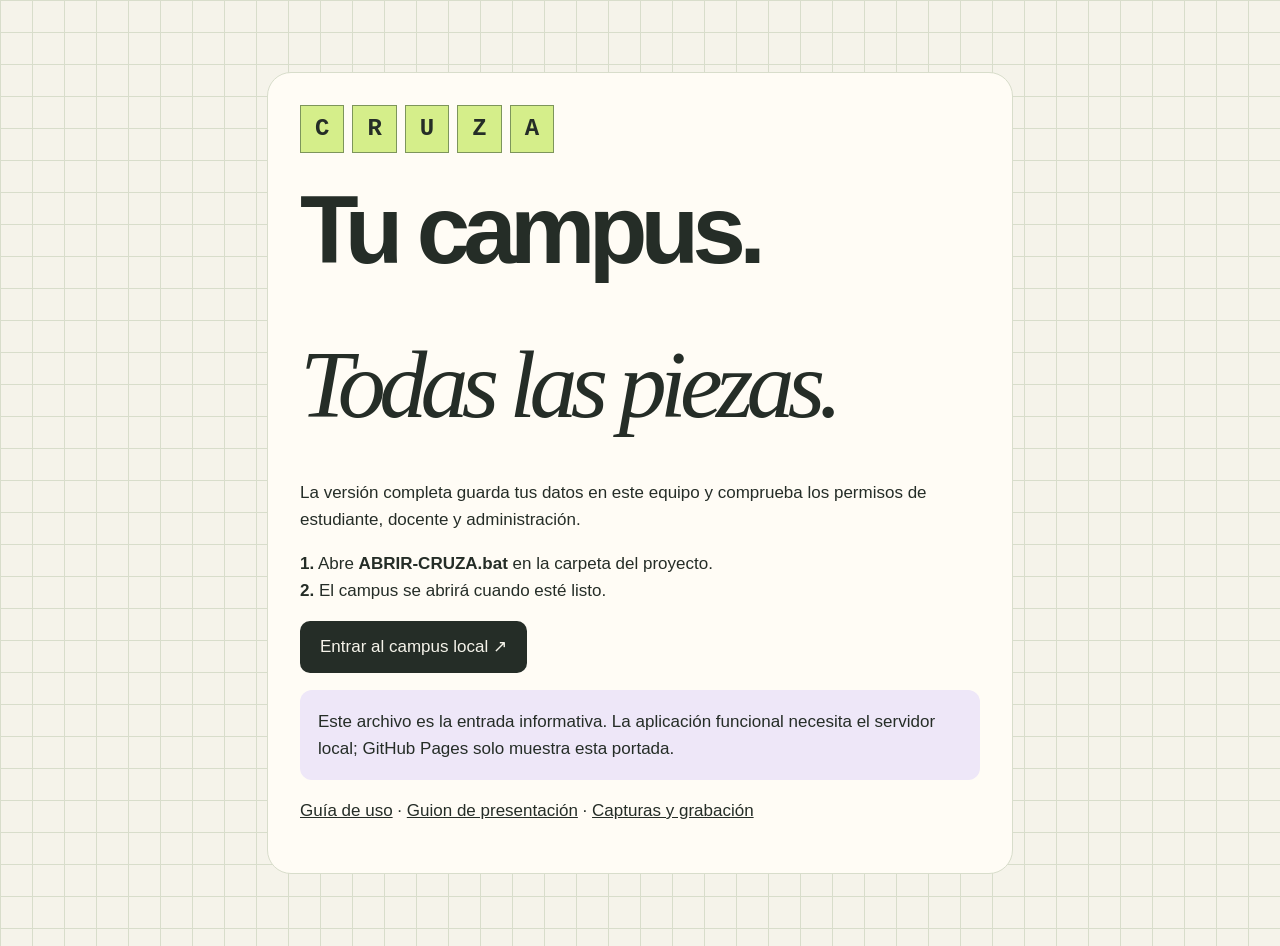
==== commit 829c8735: "Integrar formularios y calculos; guardar avance de pruebas visuales" ====
--- a/index.html
+++ b/index.html
@@ -1,1320 +1 @@
-<!doctype html><html lang="es"><meta charset="utf-8"><meta name="viewport" content="width=device-width,initial-scale=1"><title>CRUZA 2.0 · Campus académico</title><style>
-:root{--paper:#f5f3ea;--ink:#252d27;--muted:#626a60;--line:#d5d8ca;--lime:#d5ee8a;--purple:#d7c8ef;--peach:#f5c39d}*{box-sizing:border-box}body{margin:0;background:var(--paper);color:var(--ink);font:15px 'Segoe UI',Arial,sans-serif}button,input,select{font:inherit}button{cursor:pointer;color:inherit}button:focus-visible,input:focus-visible,select:focus-visible{outline:3px solid #7651ac;outline-offset:4px}button{border:1px solid var(--line);background:transparent;border-radius:8px;padding:12px 17px}button:hover{background:#e8ebdc}button:disabled{opacity:.4;cursor:not-allowed}.solid{background:var(--ink);color:white;border-color:var(--ink)}.solid:hover{background:#46513c}.lime{background:var(--lime)}.purple{background:var(--purple)}.peach{background:var(--peach)}.mono,.eyebrow{font-family:Consolas,monospace}.eyebrow{font-size:11px;letter-spacing:2px;text-transform:uppercase}.muted{color:var(--muted)}h1,h2,h3,p{margin-top:0}h1{font-size:clamp(35px,4.5vw,64px);letter-spacing:-2.7px;line-height:1.05;font-weight:600;margin-bottom:20px}h2{font-size:25px;letter-spacing:-.7px}h3{font-size:17px}em{font-family:Georgia,serif;font-weight:400}p{line-height:1.65}.badge{display:inline-flex;align-items:center;gap:8px;padding:7px 11px;border:1px solid var(--line);border-radius:30px;font-size:11px}.dot{width:6px;height:6px;border-radius:50%;background:#506c27}.brand{display:flex;gap:12px;align-items:center}.brand strong{font-size:23px;letter-spacing:-1px}.brand small{display:block;font-size:10px;letter-spacing:1.5px}.mark{display:grid;grid-template-columns:repeat(2,18px);gap:2px}.mark span{width:18px;height:18px;background:var(--ink)}.mark span:nth-child(2){background:var(--lime)}.mark span:nth-child(3){background:var(--purple)}.row{display:flex;align-items:center;justify-content:space-between;gap:16px}.stack{display:grid;gap:18px}.shell{display:grid;grid-template-columns:220px 1fr;min-height:100vh}.sidebar{padding:34px 22px;border-right:1px solid var(--line);display:flex;flex-direction:column;gap:38px}.sidebar nav{display:grid;gap:8px}.navbtn{text-align:left;border:0;display:flex;gap:14px;align-items:center}.navbtn.active{background:var(--ink);color:white}.navbtn b{font:12px Consolas,monospace;opacity:.65}.sidebar .bottom{margin-top:auto}.profile{display:flex;gap:10px;align-items:center;font-size:12px;padding-top:20px;border-top:1px solid var(--line)}.avatar{display:grid;place-items:center;width:36px;height:36px;background:var(--purple);border-radius:50%;font-weight:bold}.main{padding:25px 44px 40px;max-width:1500px;width:100%;margin:auto}.topbar{padding-bottom:23px;border-bottom:1px solid var(--line);margin-bottom:32px}.heading{margin-bottom:28px}.heading h1{font-size:43px}.split{display:grid;grid-template-columns:1.25fr 1fr;gap:28px}.panel{border:1px solid var(--line);border-radius:14px;padding:26px;background:#fcfbf5}.panel.dark{background:var(--ink);color:var(--paper);border-color:var(--ink)}.panel p:last-child{margin-bottom:0}.gridpaper{background-color:#eeeee3;background-image:linear-gradient(#d9ddcf 1px,transparent 1px),linear-gradient(90deg,#d9ddcf 1px,transparent 1px);background-size:34px 34px}.boardwrap{padding:27px;border-radius:14px;position:relative;overflow:hidden}.crossword{display:grid;grid-template-columns:repeat(11,1fr);gap:3px;max-width:550px;margin:24px auto}.cell{aspect-ratio:1;position:relative;display:grid;place-items:center;border:1px solid #a9b09c;font:500 clamp(13px,2vw,25px) Consolas,monospace;border-radius:3px;background:var(--paper);padding:0;min-width:0}.cell small{position:absolute;left:3px;top:1px;font:8px Arial}.cell.void{visibility:hidden}.cell:hover{transform:translateY(-2px);background:var(--lime)}.cell.chosen{background:var(--lime)}.crossword .cell[data-route="horario"]{background:var(--purple)}.crossword .cell[data-route="notas"]{background:var(--peach)}.clue{display:flex;gap:17px;padding:19px 0;border-bottom:1px solid var(--line);align-items:center}.clue:last-child{border:0}.clue .num{width:32px;height:32px;border:1px solid var(--line);display:grid;place-items:center;font:13px Consolas,monospace;flex-shrink:0}.clue h3{margin:0 0 5px}.clue p{margin:0;font-size:12px}.clue button{margin-left:auto;padding:8px 13px}.stats{display:grid;grid-template-columns:repeat(3,1fr);gap:16px;margin-top:24px}.stat{padding:22px;border:1px solid var(--line);border-radius:12px}.stat strong{display:block;font-size:34px;font-weight:500;margin:10px 0 4px;letter-spacing:-1px}.stat small{font-size:12px}.footer{margin-top:30px;font-size:11px;color:var(--muted);display:flex;justify-content:space-between;gap:12px}.login{min-height:100vh;display:grid;grid-template-columns:1.2fr 1fr}.loginart{padding:42px 9%;display:flex;flex-direction:column;justify-content:space-between;border-right:1px solid var(--line)}.loginart h1{margin-top:55px}.loginart .crossword{width:100%;margin:20px auto}.loginform{padding:45px 13%;display:flex;flex-direction:column;justify-content:center}.loginform h2{font-size:34px;margin:25px 0 10px}.answer{display:flex;gap:6px;margin:22px 0}.answer input{min-width:0;width:calc(100% / 6);height:55px;text-align:center;background:#fffdf7;border:1px solid #8c967b;border-radius:4px;font:25px Consolas,monospace;text-transform:uppercase}.loginform label{display:block;font-size:12px;margin:20px 0 8px}.fakeuser{background:#eaece1;padding:14px;border:1px solid var(--line);border-radius:6px;font-size:14px}.error{color:#943e29;font-size:13px;min-height:20px}.wide{width:100%}.word{display:inline-flex;gap:3px}.letter{display:inline-grid;place-items:center;width:28px;height:32px;border:1px solid #8e9b7e;font:16px Consolas,monospace;border-radius:2px}.courses{display:grid;grid-template-columns:1fr 1fr;gap:14px}.course{padding:20px;border:1px solid var(--line);border-radius:12px;background:#fcfbf5}.course.selected{border-color:#798d48;background:#eff5db}.course p{font-size:12px;margin:10px 0}.course h3{margin:14px 0 5px}.course .row{margin-top:14px}.course button{padding:9px 12px;font-size:12px}.course select{max-width:155px;border:1px solid var(--line);border-radius:5px;padding:7px;background:transparent;font-size:11px}.enroll{display:grid;grid-template-columns:1fr 295px;gap:24px}.enroll aside{align-self:start;position:sticky;top:20px}.steps{display:flex;gap:20px;padding:16px 0 25px;font:11px Consolas,monospace}.steps span:first-child{font-weight:bold}.progress{height:7px;background:#d9ddce;border-radius:6px;overflow:hidden;margin:16px 0}.progress i{display:block;background:#617238;height:100%}.listrow{display:flex;justify-content:space-between;align-items:center;padding:14px 0;border-bottom:1px solid var(--line);gap:10px}.timetable{display:grid;grid-template-columns:60px repeat(5,1fr);gap:5px;min-width:670px}.tablewrap{overflow:auto;padding-bottom:5px}.timehead{text-align:center;font:12px Consolas,monospace;padding:13px;background:#e9ecdf}.slot{min-height:100px;border:1px solid var(--line);border-radius:4px;padding:10px;background:#faf9f2;font-size:12px}.slot.booked{cursor:pointer;border-color:#b4bea1;background:var(--lime)}.slot.booked:nth-child(3n){background:var(--purple)}.slot.booked:nth-child(4n){background:var(--peach)}.slot strong{display:block;margin:8px 0}.time{padding-top:15px;font:11px Consolas,monospace}.tabs{display:flex;gap:8px;flex-wrap:wrap}.tabs .active{background:var(--ink);color:white}.agenda{display:none}.gradegrid{display:grid;grid-template-columns:1fr 320px;gap:25px}.grades{width:100%;border-collapse:collapse}.grades td,.grades th{text-align:left;padding:17px 10px;border-bottom:1px solid var(--line);font-size:13px}.grades th{font:11px Consolas,monospace;color:var(--muted)}.grade{display:inline-grid;place-items:center;border:1px solid #a3ae8c;background:var(--lime);width:42px;height:42px;font:17px Consolas,monospace}.ring{width:145px;height:145px;margin:20px auto;border:12px solid var(--lime);border-right-color:#58634e;border-radius:50%;display:grid;place-items:center}.ring strong{font-size:38px;font-weight:400}.slider{width:100%;accent-color:#60752e}.mini{font-size:12px}.overlay{position:fixed;inset:0;background:#15201588;display:grid;place-items:center;padding:20px;z-index:10;backdrop-filter:blur(4px)}.modal{background:var(--paper);padding:30px;border-radius:17px;max-width:540px;width:100%;max-height:90vh;overflow:auto;box-shadow:0 20px 80px #0003}.modal h2{margin-top:20px}.toast{position:fixed;bottom:25px;left:50%;transform:translateX(-50%);background:var(--ink);color:white;padding:14px 22px;border-radius:9px;z-index:30;font-size:13px;max-width:90vw}.successword{margin:24px 0}.successword .letter{background:var(--lime);width:38px;height:44px}.mobilebrand{display:none}a{color:inherit}button, .panel{transition:background .18s,transform .18s}main{animation:appear .3s ease}@keyframes appear{from{opacity:.6;transform:translateY(5px)}to{opacity:1;transform:none}}@media(prefers-reduced-motion:reduce){*{animation:none!important;transition:none!important}}@media(max-width:1100px){.main{padding:24px}.sidebar{padding:28px 14px}.shell{grid-template-columns:180px 1fr}.split{gap:18px}.enroll{grid-template-columns:1fr 250px}.courses{grid-template-columns:1fr}.gradegrid{grid-template-columns:1fr}.gradegrid aside{display:grid;grid-template-columns:1fr 1fr;gap:20px}.crossword{gap:2px}}@media(max-width:900px){.shell{display:block}.sidebar{position:fixed;bottom:0;left:0;right:0;z-index:5;background:var(--paper);padding:8px 7px;border-top:1px solid var(--line);display:block}.sidebar .brand,.sidebar .bottom,.sidebar>.eyebrow{display:none}.sidebar nav{grid-template-columns:repeat(4,1fr);gap:3px}.navbtn{display:grid;justify-items:center;text-align:center;padding:8px 3px;font-size:11px;gap:4px}.main{padding:19px 18px 95px}.topbar{margin-bottom:25px;padding-bottom:16px}.topbar>.eyebrow{display:none}.mobilebrand{display:block;font-size:21px;font-weight:bold}.heading h1{font-size:37px}.split,.enroll{grid-template-columns:1fr}.panel{padding:20px}.boardwrap{padding:18px}.cell{font-size:20px}.stats{gap:8px}.stat{padding:13px}.stat strong{font-size:26px}.stat .eyebrow{font-size:9px;letter-spacing:.5px}.login{display:block}.loginart{padding:24px 25px;border-bottom:1px solid var(--line);border-right:0}.loginart h1{margin:35px 0 15px;font-size:43px}.loginart .crossword,.loginart>.footer,.loginart>p{display:none}.loginform{padding:30px 25px 45px}.loginform h2{margin-top:15px}.loginart .eyebrow{display:none}.enroll aside{position:static}.courses{grid-template-columns:1fr}.gradegrid aside{display:block}.tablewrap{display:none}.agenda{display:grid;gap:12px}.gradegrid>.panel{overflow:auto}.grades td,.grades th{padding:12px 5px;font-size:11px}.grades .grade{width:34px;height:36px;font-size:14px}.footer{flex-direction:column}.topbar .badge{font-size:9px}.heading .row{align-items:flex-start}.heading .row>button{font-size:11px;padding:10px}.steps{gap:12px;font-size:10px}}@media print{.sidebar,.topbar button,.footer button{display:none}.shell{display:block}.main{padding:0}.panel{break-inside:avoid}.tablewrap{display:block}.agenda{display:none}}
-/* Acabado final: iluminación sutil, profundidad y respuesta táctil */
-.panel,.course,.stat,.boardwrap{box-shadow:0 12px 35px #25302008;transition:box-shadow .25s,transform .25s,border-color .25s}.panel:hover,.course:hover{box-shadow:0 18px 45px #25302012}.cell{transition:transform .2s,box-shadow .2s,background .2s}.cell:hover,.cell:focus-visible{transform:translateY(-4px) scale(1.06);box-shadow:0 6px 20px #839c4580;z-index:1}.gridpaper{background-image:radial-gradient(ellipse at 20% 20%,#e2f4b455,transparent 65%),linear-gradient(#d9ddcf 1px,transparent 1px),linear-gradient(90deg,#d9ddcf 1px,transparent 1px);background-size:auto,34px 34px,34px 34px}button{position:relative;overflow:hidden;transition:transform .2s,box-shadow .2s,background .2s}button:active{transform:scale(.97)}button::after{content:'';position:absolute;inset:-50%;background:radial-gradient(circle,#ffffff35,transparent 60%);opacity:0;pointer-events:none;transition:opacity .2s}button:hover::after{opacity:1}.selected .letter{animation:tile-in .3s ease both}.selected .letter:nth-child(2n){animation-delay:.06s}.successword .letter{animation:celebrate .7s ease both}.successword .letter:nth-child(2n){animation-delay:.12s}.modal{animation:appear .25s ease}.solid{box-shadow:0 5px 15px #252d2720}.loginart h1 em,.heading h1 em{color:#52633d}@keyframes tile-in{from{transform:translateY(6px);opacity:.4}to{transform:none;opacity:1}}@keyframes celebrate{0%{transform:scale(.8) rotate(-5deg)}50%{transform:scale(1.12) rotate(3deg)}100%{transform:none}}@media(prefers-reduced-motion:reduce){*,*::after{animation:none!important;transition:none!important;transform:none!important}}@media(max-width:900px){.heading .row{flex-wrap:wrap}.panel .row{flex-wrap:wrap}.course .row{flex-wrap:wrap}.topbar .row{gap:7px}.gradegrid .panel{min-width:0}}
-</style><body><div id="app"></div><div id="announcer" aria-live="polite"></div><script>
-'use strict';
-const $=s=>document.querySelector(s);const app=$('#app');
-const courses=[{id:'web',word:'WEB',name:'Desarrollo web',credits:3,day:0,hour:8,room:'B-302',teacher:'Laura Ríos',grades:[4.5,4.3,4.7],clue:'Ideas que cobran vida en el navegador.'},{id:'datos',word:'DATOS',name:'Bases de datos',credits:3,day:1,hour:10,room:'C-204',teacher:'Andrés Mora',grades:[4.2,4.6,4.4],clue:'Información que encuentra su lugar.'},{id:'redes',word:'REDES',name:'Redes de computadores',credits:3,day:2,hour:8,room:'B-105',teacher:'Sara Luna',grades:[3.7,4.1,4.2],clue:'El arte de conectar puntos.'},{id:'calculo',word:'CALCULO',name:'Cálculo diferencial',credits:4,day:3,hour:10,room:'A-201',teacher:'Diego Paz',grades:[3.8,4.0,4.3],clue:'Una pista para entender el cambio.'},{id:'etica',word:'ETICA',name:'Ética profesional',credits:2,day:4,hour:8,room:'A-108',teacher:'Ana Sol',grades:[4.8,4.7,4.9],clue:'La brújula detrás de cada decisión.'},{id:'algebra',word:'ALGEBRA',name:'Álgebra lineal',credits:3,day:0,hour:8,room:'A-306',teacher:'Juan Valle',grades:[4.0,3.9,4.1],clue:'Vectores que abren nuevas direcciones.'}];
-let state={route:'login',selected:['web','datos','redes'],enrolled:['web','datos','redes'],confirmed:false,groups:{},cut:'final',day:0,visited:new Set(),sim:4};
-const days=['Lunes','Martes','Miércoles','Jueves','Viernes'];const labels={inicio:'Mi tablero',matricula:'Matrícula',horario:'Horario',notas:'Notas'};const fmt=n=>n.toFixed(2).replace('.',',');
-const word=(s,cls='')=>`<span class="word ${cls}" aria-label="${s}">${[...s].map(c=>`<span class="letter" aria-hidden="true">${c}</span>`).join('')}</span>`;
-function brand(){return '<div class="brand"><div class="mark" aria-hidden="true"><span></span><span></span><span></span><span></span></div><div><strong>cruza.</strong><small>ACADEMUSOFT · CONCEPTO</small></div></div>'}
-function board(interactive=true){let cells={};let words=[['MATRICULA',4,1,0,'matricula',1],['HORARIO',2,4,1,'horario',2],['NOTAS',8,3,0,'notas',3],['CRUZA',6,3,0,'inicio',4]];for(let [w,r,c,v,route,num] of words)[...w].forEach((l,i)=>{let key=(r+(v?i:0))*11+c+(v?0:i);if(!cells[key])cells[key]={l,route,num:i===0?num:''}});return `<div class="crossword" aria-label="Crucigrama de navegación">${Array.from({length:110},(_,i)=>{let c=cells[i];return c?`<${interactive?'button':'span'} class="cell ${c.route==='matricula'?'chosen':''}" ${interactive?`data-route="${c.route}" aria-label="Abrir ${labels[c.route]}"`:''}><small>${c.num}</small>${c.l}</${interactive?'button':'span'}>`:'<span class="cell void"></span>'}).join('')}</div>`}
-function login(){return `<div class="login"><section class="loginart gridpaper">${brand()}<div><div class="eyebrow">01 HORIZONTAL / ACCESO AL CAMPUS</div><h1>Todo conecta.<br><em>Empieza contigo.</em></h1><p class="muted">Cada materia, una palabra.<br>Cada semestre, una nueva conexión.</p></div>${board(false)}<div class="footer"><span>CRUZA · Campus interactivo</span><span>EDICIÓN 2026</span></div></section><section class="loginform"><h2>Tu primera pista.</h2><p class="muted">Cruza la puerta a tu próximo semestre.</p><label>Perfil de estudiante</label><div class="fakeuser">◧ &nbsp; Alex · Estudiante</div><label for="letter0">01 horizontal · 6 letras</label><p style="font-size:17px;margin:0">“Aprender también es una forma de…”</p><form id="loginForm"><div class="answer">${Array.from({length:6},(_,i)=>`<input id="letter${i}" aria-label="Letra ${i+1} de 6" maxlength="1" autocomplete="off" autocapitalize="characters" inputmode="text">`).join('')}</div><p class="error" id="loginError" role="alert"></p><button class="solid wide" type="submit">Resolver y entrar &nbsp; ↗</button></form><button data-action="hint" style="border:0;margin-top:10px">Revelar pista: CRECER</button><button class="wide" data-action="enter">Entrar directamente →</button></section></div>`}
-function shell(content){return `<div class="shell"><aside class="sidebar">${brand()}<div class="eyebrow muted">PISTAS DEL SEMESTRE</div><nav aria-label="Navegación principal">${Object.entries(labels).map(([r,l],i)=>`<button class="navbtn ${state.route===r?'active':''}" data-route="${r}" ${state.route===r?'aria-current="page"':''}><b>0${i+1}</b>${l}</button>`).join('')}</nav><div class="bottom"><div class="panel lime" style="padding:17px"><span class="eyebrow">PISTA DEL DÍA</span><p class="mini" style="margin-top:10px">Las mejores conexiones empiezan con curiosidad.</p></div><button data-action="help" style="border:0;width:100%;margin:15px 0">Cómo navegar ↗</button><div class="profile"><span class="avatar">AL</span><span><b>Alex López</b><br><span class="muted">Estudiante</span></span></div><button data-action="logout" style="border:0;font-size:12px;margin-top:12px">Salir ↗</button></div></aside><main class="main"><header class="topbar row"><span class="eyebrow">MI CAMPUS / ${labels[state.route].toUpperCase()}</span><span class="mobilebrand">cruza.</span><div class="row"><span class="badge"><span class="dot"></span>2026–2 · PREGRADO</span><button data-action="help" aria-label="Ayuda" style="padding:7px 12px">?</button><button data-action="logout" aria-label="Salir" style="padding:7px 12px">↗</button></div></header>${content}<footer class="footer"><span>CRUZA · Campus académico</span><span>2026</span></footer></main></div>`}
-function heading(n,title,desc,extra=''){return `<div class="heading"><div class="eyebrow muted" style="margin-bottom:14px">${n} / ${labels[state.route].toUpperCase()}</div><div class="row"><h1>${title}</h1>${extra}</div><p class="muted">${desc}</p></div>`}
-function credits(ids){return courses.filter(c=>ids.includes(c.id)).reduce((s,c)=>s+c.credits,0)}
-function home(){return heading('01','Tu semestre.<br><em>Todas las piezas.</em>','Hola, Alex. Sigue una pista y encuentra tu próximo paso.')+`<div class="split"><section class="boardwrap gridpaper"><div class="row"><span class="eyebrow">EL MAPA DE TUS CONEXIONES</span><span class="badge" style="background:var(--paper)">↗ EXPLORA</span></div>${board()}<div class="row mini"><span>Elige una palabra para abrir su sección.</span><span class="mono">4 conexiones</span></div></section><section class="panel"><div class="row"><h2>Las pistas de hoy</h2><span class="eyebrow">HORIZ. / VERT.</span></div>${[['matricula','01','Dale forma a tu semestre','Elige las materias que completan tu camino.'],['horario','02','Encuentra tu momento','Cada clase tiene una casilla en tu semana.'],['notas','03','Lee tus avances','Tus resultados cuentan una historia.']].map(([r,n,t,d])=>`<div class="clue"><span class="num">${n}</span><div><h3>${t}</h3><p class="muted">${d}</p></div><button data-route="${r}" aria-label="Abrir ${labels[r]}">↗</button></div>`).join('')}<div class="panel purple" style="margin-top:22px;padding:18px"><div class="eyebrow">PISTA PERSONAL</div><p style="margin-top:9px">Tu futuro no está escrito.<br><strong>Está por conectar.</strong></p></div></section></div><div class="stats"><div class="stat"><span class="eyebrow">CASILLAS ELEGIDAS</span><strong>${state.enrolled.length}</strong><small>materias ${state.confirmed?'confirmadas':'de ejemplo'}</small></div><div class="stat"><span class="eyebrow">TU PRÓXIMO NIVEL</span><strong>${credits(state.enrolled)}<span style="font-size:17px" class="muted"> / 18</span></strong><small>créditos del tablero</small></div><div class="stat lime"><span class="eyebrow">PROMEDIO ACADÉMICO</span><strong>${fmt(average())}</strong><small>cada avance cuenta ↗</small></div></div>`}
-function slot(c){return state.groups[c.id]==='B'?{day:4,hour:12}:{day:c.day,hour:c.hour}}
-function problems(){let ids=state.selected,errors=[];if(!ids.length)errors.push('Selecciona al menos una materia para completar una palabra.');if(credits(ids)>18)errors.push('Este tablero admite hasta 18 créditos.');for(let i=0;i<ids.length;i++)for(let j=i+1;j<ids.length;j++){let a=courses.find(c=>c.id===ids[i]),b=courses.find(c=>c.id===ids[j]),x=slot(a),y=slot(b);if(x.day===y.day&&x.hour===y.hour)errors.push(`${a.name} y ${b.name} se cruzan a la misma hora. Cambia un grupo o retira una materia.`)}return errors}
-function enrollment(){let errors=problems();return heading('02','Arma tu <em>semestre.</em>','Cada materia completa una palabra. Cada elección abre un camino.')+`<div class="steps"><span>01 ELEGIR PALABRAS</span><span>→ 02 REVISAR CRUCES</span><span>→ 03 CONFIRMAR</span></div><div class="enroll"><section class="courses">${courses.map((c,i)=>{let on=state.selected.includes(c.id),s=slot(c);return `<article class="course ${on?'selected':''}"><div class="row"><span class="eyebrow">0${i+1} HORIZONTAL</span><span class="badge">${c.credits} créditos</span></div><h3>${c.name}</h3><p class="muted">${c.clue}</p>${word(c.word)}<p>${days[s.day]} · ${s.hour}:00–${s.hour+2}:00 · ${c.room}</p><div class="row"><select aria-label="Grupo de ${c.name}" data-group="${c.id}"><option value="A" ${state.groups[c.id]!=='B'?'selected':''}>Grupo A · horario base</option><option value="B" ${state.groups[c.id]==='B'?'selected':''}>Grupo B · vie. 12:00</option></select><button data-toggle="${c.id}" aria-pressed="${on}" class="${on?'lime':''}">${on?'✓ Elegida':'＋ Elegir'}</button></div></article>`}).join('')}</section><aside class="panel"><div class="eyebrow">TU COMPOSICIÓN</div><h2 style="margin-top:18px">${state.selected.length} palabras.<br><em>Un nuevo capítulo.</em></h2><div class="progress"><i style="width:${Math.min(100,credits(state.selected)/18*100)}%"></i></div><div class="row mini"><span>${credits(state.selected)} créditos elegidos</span><span>18 máx.</span></div><div style="margin:20px 0">${state.selected.map(id=>{let c=courses.find(c=>c.id===id);return `<div class="listrow mini"><span>${c.name}</span><b>${c.credits}</b></div>`}).join('')||'<p class="muted mini">El tablero está vacío. Elige tu primera materia.</p>'}</div><div aria-live="polite">${errors.length?errors.map(e=>`<p class="error">${e}</p>`).join(''):'<p class="mini">✓ Sin cruces de horario</p>'}</div><button class="solid wide" data-action="review" ${errors.length?'disabled':''}>Revisar mi matrícula →</button><p class="mini muted" style="margin-top:15px">Reglas ficticias de la demo: máximo 18 créditos y sin clases simultáneas. No representa el proceso oficial.</p></aside></div>`}
-function schedule(){let enrolled=courses.filter(c=>state.enrolled.includes(c.id));return heading('03','Tu semana, <em>resuelta.</em>','Encuentra cada clase en el lugar donde todo encaja.',`<button data-action="download">↓ Descargar horario</button>`)+`<div class="row" style="margin-bottom:23px"><span class="badge">${state.confirmed?'✓ Matrícula confirmada':'◧ Horario preliminar'} · ${credits(state.enrolled)} créditos</span><span class="mini muted">Semana tipo / 2026–2</span></div><section class="panel"><div class="row" style="margin-bottom:20px"><h2 style="margin:0">Cruces de la semana</h2><span class="eyebrow">LUN — VIE</span></div><div class="tablewrap"><div class="timetable"><div class="timehead">HORA</div>${days.map(d=>`<div class="timehead">${d}</div>`).join('')}${[8,10,12,14].map(h=>`<div class="time">${h}:00<br><span class="muted">${h+2}:00</span></div>${days.map((d,di)=>{let c=enrolled.find(c=>{let s=confirmedSlot(c);return s.day===di&&s.hour===h});return c?`<button class="slot booked" data-course="${c.id}" aria-label="${c.name}, ${d} ${h}:00"><span class="eyebrow">${c.word}</span><strong>${c.name}</strong><span>${h}:00–${h+2}:00 · ${c.room}</span></button>`:'<div class="slot"><span class="muted">·</span></div>'}).join('')}`).join('')}</div></div><div class="agenda"><div class="tabs" aria-label="Día de la semana">${days.map((d,i)=>`<button data-day="${i}" class="${state.day===i?'active':''}" style="padding:9px">${d.slice(0,3)}</button>`).join('')}</div>${enrolled.filter(c=>confirmedSlot(c).day===state.day).map(c=>`<button class="slot booked" data-course="${c.id}"><span class="eyebrow">${c.word} / ${confirmedSlot(c).hour}:00</span><strong>${c.name}</strong><span>${c.room} · Ver pista de la clase ↗</span></button>`).join('')||'<div class="panel gridpaper"><h3>Una casilla libre.</h3><p>Hoy no hay clases en tu horario. Deja espacio para una nueva idea.</p></div>'}</div></section><div class="panel purple" style="margin-top:22px"><div class="row"><div><span class="eyebrow">PISTA DE ORGANIZACIÓN</span><p style="margin:8px 0 0">Los espacios libres también forman parte del tablero.</p></div><button data-route="matricula">Editar matrícula ↗</button></div></div>`}
-let enrolledGroups={};function confirmedSlot(c){return enrolledGroups[c.id]==='B'?{day:4,hour:12}:{day:c.day,hour:c.hour}}
-function final(c){return c.grades[0]*.3+c.grades[1]*.3+c.grades[2]*.4}function average(){let cs=courses.filter(c=>state.enrolled.includes(c.id));return cs.reduce((s,c)=>s+final(c)*c.credits,0)/(credits(state.enrolled)||1)}
-function grades(){let cs=courses.filter(c=>state.enrolled.includes(c.id));return heading('04','Cada avance <em>cuenta.</em>','Calificaciones consolidadas del período en casillas de crucigrama.')+`<div class="tabs" style="margin-bottom:24px">${[['final','Vista completa'],['0','Corte 1 · 33%'],['1','Corte 2 · 33%'],['2','Corte 3 · 34%']].map(([v,l])=>`<button data-cut="${v}" class="${state.cut===v?'active':''}" aria-pressed="${state.cut===v}">${l}</button>`).join('')}</div><div class="gradegrid"><section class="panel"><h2>Palabras evaluadas</h2><table class="grades"><thead><tr><th>MATERIA</th>${state.cut==='final'?'<th>C1 · 33%</th><th>C2 · 33%</th><th>C3 · 34%</th>':''}<th>${state.cut==='final'?'DEFINITIVA':'CORTE '+(Number(state.cut)+1)}</th></tr></thead><tbody>${cs.map(c=>`<tr><td><b>${c.name}</b><br><span class="muted">${c.credits} créditos · ${c.word}</span></td>${state.cut==='final'?c.grades.map(g=>`<td>${fmt(g)}</td>`).join(''):''}<td><span class="grade">${fmt(state.cut==='final'?final(c):c.grades[+state.cut])}</span></td></tr>`).join('')}</tbody></table></section><aside class="stack"><section class="panel dark" style="text-align:center"><span class="eyebrow">PROMEDIO PONDERADO</span><div class="ring"><strong>${fmt(average())}</strong></div></section><section class="panel peach"><span class="eyebrow">PISTA ESPECIAL · CÁLCULO DE CRUCIGRAMA</span><h3 style="margin-top:16px">Casilla incógnita: Web</h3><p class="mini">C1: 4,5 (33%) + C2: 4,3 (33%) + C3: [ ? ] (34%)</p><p class="mini" style="font-weight:600">30% Trabajos · 60% Parcial · 10% Auto</p><label for="sim" class="row"><span>Valor de la casilla</span><b id="simValue">${fmt(state.sim)}</b></label><input id="sim" class="slider" type="range" min="0" max="5" step="0.1" value="${state.sim}"><p class="mini" style="margin-top:14px">Definitiva resultante: <strong id="simResult" style="font-size:18px">${fmt(4.5*.33+4.3*.33+state.sim*.34)}</strong></p></section></aside></div>`}
-function render(){app.innerHTML=state.route==='login'?login():shell(({inicio:home,matricula:enrollment,horario:schedule,notas:grades})[state.route]());if(state.route==='login')bindLogin()}
-function go(r){state.route=r;state.visited.add(r);render();window.scrollTo(0,0)}
-function toast(t){$('#announcer').innerHTML=`<div class="toast">${t}</div>`;setTimeout(()=>$('#announcer').innerHTML='',3200)}
-let lastFocus;function modal(content){lastFocus=document.activeElement;let wrap=document.createElement('div');wrap.className='overlay';wrap.innerHTML=`<section class="modal" role="dialog" aria-modal="true" aria-labelledby="modalTitle"><div class="row"><span class="eyebrow">CRUZA / DEMOSTRACIÓN</span><button data-action="close" aria-label="Cerrar diálogo">✕</button></div>${content}</section>`;document.body.append(wrap);wrap.querySelector('button').focus()}
-function closeModal(){document.querySelector('.overlay')?.remove();if(lastFocus?.isConnected)lastFocus.focus()}
-function bindLogin(){$('#loginForm').onsubmit=e=>{e.preventDefault();let answer=[...document.querySelectorAll('.answer input')].map(i=>i.value).join('').toUpperCase();if(answer==='CRECER')go('inicio');else $('#loginError').textContent='Todavía falta una conexión. Pista: la palabra es CRECER.'};document.querySelectorAll('.answer input').forEach((input,i)=>{input.oninput=()=>{input.value=input.value.replace(/[^a-z]/gi,'').toUpperCase();if(input.value)$('#letter'+(i+1))?.focus()};input.onkeydown=e=>{if(e.key==='Backspace'&&!input.value)$('#letter'+(i-1))?.focus();if(e.key==='ArrowLeft')$('#letter'+(i-1))?.focus();if(e.key==='ArrowRight')$('#letter'+(i+1))?.focus()}})}
-document.addEventListener('click',e=>{let b=e.target.closest('button');if(!b)return;if(b.dataset.route)return go(b.dataset.route);if(b.dataset.toggle){let id=b.dataset.toggle;state.selected=state.selected.includes(id)?state.selected.filter(x=>x!==id):[...state.selected,id];render();return}if(b.dataset.day){state.day=+b.dataset.day;render();return}if(b.dataset.cut){state.cut=b.dataset.cut;render();return}if(b.dataset.course){let c=courses.find(c=>c.id===b.dataset.course),s=confirmedSlot(c);modal(`<h2 id="modalTitle">${c.name}</h2>${word(c.word)}<p style="margin-top:22px">${c.clue}</p><div class="listrow"><span>Cuándo</span><b>${days[s.day]} ${s.hour}:00–${s.hour+2}:00</b></div><div class="listrow"><span>Dónde</span><b>Aula ${c.room}</b></div><div class="listrow"><span>Docente ficticio</span><b>${c.teacher}</b></div><p class="mini muted" style="margin-top:20px">Información simulada para el prototipo.</p>`);return}switch(b.dataset.action){case'enter':go('inicio');break;case'hint':[...'CRECER'].forEach((l,i)=>$('#letter'+i).value=l);$('#loginError').textContent='Pista completa. Ya puedes entrar.';break;case'logout':go('login');break;case'close':closeModal();break;case'help':modal(`<h2 id="modalTitle">La pista está en conectar.</h2><p>CRUZA convierte la gestión académica en un crucigrama: elige una palabra del tablero o usa el menú para entrar a cada sección.</p><div class="clue"><span class="num">01</span><p><b>Matrícula:</b> elige materias. Si dos clases se cruzan, cambia un grupo. Revisa y confirma.</p></div><div class="clue"><span class="num">02</span><p><b>Horario:</b> descubre cómo se acomodan tus elecciones. Toca una clase para ver sus detalles.</p></div><div class="clue"><span class="num">03</span><p><b>Notas:</b> consulta cortes y prueba una posibilidad con el simulador.</p></div><p class="mini muted" style="margin-top:18px">Concepto independiente. No es Academusoft oficial ni un servicio de la UTS. Guarda solamente la matrícula ficticia en este navegador y no solicita credenciales ni realiza matrículas reales.</p>`);break;case'review':if(problems().length)return;modal(`<h2 id="modalTitle">¿Encajan todas tus piezas?</h2><p class="muted">Revisa tus palabras antes de cerrar el tablero.</p>${state.selected.map(id=>{let c=courses.find(c=>c.id===id),s=slot(c);return `<div class="listrow"><span><b>${c.name}</b><br><small>${days[s.day]} · ${s.hour}:00 · Grupo ${state.groups[id]||'A'}</small></span><b>${c.credits} cr.</b></div>`}).join('')}<div class="listrow"><b>Total</b><b>${credits(state.selected)} créditos</b></div><p class="mini muted">Confirmación simulada. No genera pagos ni registros institucionales.</p><button class="solid wide" data-action="confirm">Confirmar matrícula ✓</button>`);break;case'confirm':if(problems().length)return;state.enrolled=[...state.selected];enrolledGroups={...state.groups};state.confirmed=true;closeModal();modal(`<h2 id="modalTitle">Todo encaja.</h2>${word('LISTO','successword')}<p>Tu matrícula quedó registrada en este navegador: <b>${state.enrolled.length} materias y ${credits(state.enrolled)} créditos.</b></p><p class="muted">El horario ya tiene una casilla para cada elección.</p><button class="solid wide" data-action="seeSchedule">Descubrir mi horario →</button>`);break;case'seeSchedule':closeModal();go('horario');break;case'download':downloadSchedule();break}});
-document.addEventListener('change',e=>{if(e.target.dataset.group){state.groups[e.target.dataset.group]=e.target.value;render()}});document.addEventListener('input',e=>{if(e.target.id==='sim'){state.sim=+e.target.value;$('#simValue').textContent=fmt(state.sim);$('#simResult').textContent=fmt(4.5*.33+4.3*.33+state.sim*.34)}});
-document.addEventListener('keydown',e=>{let modalEl=document.querySelector('.modal');if(!modalEl)return;if(e.key==='Escape')closeModal();if(e.key==='Tab'){let f=[...modalEl.querySelectorAll('button,input,select,a[href]')],first=f[0],last=f[f.length-1];if(e.shiftKey&&document.activeElement===first){last.focus();e.preventDefault()}else if(!e.shiftKey&&document.activeElement===last){first.focus();e.preventDefault()}}});
-function downloadSchedule(){let text='CRUZA · HORARIO DE DEMOSTRACIÓN\nConcepto independiente, no oficial. Datos ficticios.\n\n'+courses.filter(c=>state.enrolled.includes(c.id)).sort((a,b)=>confirmedSlot(a).day-confirmedSlot(b).day).map(c=>{let s=confirmedSlot(c);return `${days[s.day]} | ${s.hour}:00–${s.hour+2}:00 | ${c.name} | ${c.room}`}).join('\n');let a=document.createElement('a'),url=URL.createObjectURL(new Blob(['\ufeff'+text],{type:'text/plain;charset=utf-8'}));a.href=url;a.download='CRUZA-horario-demo.txt';a.click();setTimeout(()=>URL.revokeObjectURL(url),1000);toast('Horario de demostración descargado.')}
-render();
-</script>
-<style id="cruza-motion">
-:root{--shine:#e8f8b0}.main{margin:0 auto}.panel.lime{background:#edf4d2}.panel.purple{background:#ebe4f7}.panel.peach{background:#f8e3d1}.gridpaper{isolation:isolate}.gridpaper::before{content:'';position:absolute;inset:0;z-index:-1;pointer-events:none;background:radial-gradient(ellipse at center,#dbf8829e,transparent 64%);animation:campus-light 9s ease-in-out infinite alternate}.loginart{position:relative;overflow:hidden}.cell{isolation:isolate}.cell::after{inset:0;background:linear-gradient(115deg,transparent 20%,#fff9 49%,transparent 75%);transform:translateX(-110%);opacity:0}.cell.is-lit::after,.cell:focus-visible::after{opacity:1;animation:tile-sheen .6s ease-out}.cell.is-lit{box-shadow:0 0 0 1px #6b8438,0 0 19px #b6d45bb0;transform:translateY(-2px)}.puzzle-controls{display:grid;grid-template-columns:minmax(150px,1fr) minmax(200px,2fr);align-items:center;gap:18px;margin-bottom:24px;background:linear-gradient(115deg,#fffef8,#edf3dd);border-color:#cdd8b8}.puzzle-controls h2{margin:5px 0;font-size:19px}.puzzle-controls p{margin:0;font-size:12px}.puzzle-words{display:flex;gap:8px;flex-wrap:wrap}.puzzle-key{display:inline-flex;padding:5px;gap:2px;border-radius:6px;background:#fffdf6;align-items:center}.puzzle-key span{display:grid;place-items:center;width:23px;height:28px;border:1px solid #a7b393;border-radius:2px;font:13px Consolas,monospace}.puzzle-key[aria-pressed=true]{background:#d6eaa7;border-color:#79924b}.puzzle-key:hover span{background:var(--shine);animation:tile-lift .42s ease both;animation-delay:calc(var(--tile) * 35ms)}.modal:has(.successword){position:relative;isolation:isolate}.modal:has(.successword)::after{content:'';position:absolute;inset:0;z-index:-1;pointer-events:none;background:radial-gradient(circle at 14% 35%,#d1ed75 0 2px,transparent 5px),radial-gradient(circle at 82% 24%,#b69bec 0 3px,transparent 6px),radial-gradient(circle at 90% 63%,#efac77 0 2px,transparent 5px);animation:spark-burst 1.1s ease-out both}.toast{animation:appear .25s ease-out}@keyframes campus-light{from{transform:translate(-35%,-30%) scale(.95)}to{transform:translate(35%,30%) scale(1.45)}}@keyframes tile-sheen{to{transform:translateX(110%)}}@keyframes tile-lift{50%{transform:translateY(-3px);box-shadow:0 0 12px #bad65c}}@keyframes spark-burst{0%{opacity:0;transform:scale(.7)}35%{opacity:1}100%{opacity:0;transform:scale(1.2)}}@media(max-width:900px){.puzzle-controls{grid-template-columns:1fr;gap:12px}.puzzle-key span{width:20px;height:24px}.puzzle-words{gap:5px}}@media(prefers-reduced-motion:reduce){*,*::before,*::after{animation:none!important;transition:none!important}.gridpaper::before{opacity:.35}}
-</style><script>
-const cruzaStorage = 'cruza-matricula-v1';
-try {
-  const saved = JSON.parse(localStorage.getItem(cruzaStorage));
-  if (saved && Array.isArray(saved.ids) && saved.ids.length && saved.ids.every(id => courses.some(course => course.id === id))) {
-    state.selected = [...saved.ids];
-    state.enrolled = [...saved.ids];
-    state.groups = Object.fromEntries(saved.ids.map(id => [id, saved.groups?.[id] === 'B' ? 'B' : 'A']));
-    enrolledGroups = { ...state.groups };
-    state.confirmed = true;
-  }
-} catch { /* La demo funciona también con almacenamiento desactivado. */ }
-const renderCruzaBase = render;
-render = function () {
-  renderCruzaBase();
-  const route = state.route;
-  const panel = document.querySelector('.heading');
-  if (!panel || route === 'inicio') return;
-  const configs = {
-    matricula: ['Materias en casillas', 'Pulsa una palabra para añadir o retirar la materia.', courses.map(c => [c.word, c.name, 'toggle', c.id, state.selected.includes(c.id)])],
-    horario: ['Semana en casillas', 'Elige un día para ver sus clases.', days.map((day, i) => [day.slice(0, 3).toUpperCase(), day, 'day', String(i), state.day === i])],
-    notas: ['Cortes en casillas', 'Elige qué resultados quieres consultar.', [['FINAL','Vista completa','cut','final',state.cut==='final'], ...[0,1,2].map(i => ['C'+(i+1),'Corte '+(i+1),'cut',String(i),state.cut===String(i)])]]
-  };
-  const [title, hint, keys] = configs[route];
-  const section = document.createElement('section');
-  section.className = 'panel puzzle-controls';
-  section.innerHTML = '<div><span class="eyebrow muted">TABLERO DE ACCIONES</span><h2>'+title+'</h2><p>'+hint+'</p></div><div class="puzzle-words"></div>';
-  for (const [label, name, type, value, active] of keys) {
-    const key = document.createElement('button');
-    key.className = 'puzzle-key';
-    key.dataset.puzzle = type;
-    key.dataset.value = value;
-    key.setAttribute('aria-label', name);
-    key.setAttribute('aria-pressed', active);
-    key.innerHTML = [...label].map((letter, index) => '<span aria-hidden="true" style="--tile:'+index+'">'+letter+'</span>').join('');
-    section.lastElementChild.append(key);
-  }
-  panel.after(section);
-  if (route === 'horario') {
-    document.querySelectorAll('.timetable > *').forEach((cell, index) => {
-      if (index % 6 === state.day + 1) cell.style.boxShadow = 'inset 0 0 0 2px #a3b47a';
-    });
-  }
-};
-document.addEventListener('click', event => {
-  const puzzle = event.target.closest('[data-puzzle]');
-  if (puzzle) {
-    const { puzzle: type, value } = puzzle.dataset;
-    document.querySelector('[data-'+type+'="'+value+'"]').click();
-    document.querySelector('[data-puzzle="'+type+'"][data-value="'+value+'"]')?.focus({preventScroll:true});
-  }
-  if (event.target.closest('[data-action="confirm"]') && state.confirmed && !problems().length) {
-    try { localStorage.setItem(cruzaStorage, JSON.stringify({ ids: state.enrolled, groups: enrolledGroups })); } catch {}
-  }
-});
-function highlightCruzaWord(event, on) {
-  const cell = event.target.closest('.crossword button[data-route]');
-  if (!cell) return;
-  document.querySelectorAll('.crossword button').forEach(button => button.classList.toggle('is-lit', on && button.dataset.route === cell.dataset.route));
-}
-document.addEventListener('pointerover', event => highlightCruzaWord(event, true));
-document.addEventListener('pointerout', event => highlightCruzaWord(event, false));
-document.addEventListener('focusin', event => highlightCruzaWord(event, true));
-document.addEventListener('focusout', event => highlightCruzaWord(event, false));
-render();
-</script><style>/* CRUZA 2.0 · cristal editorial */
-:root{--paper:#f5f3ea;--ink:#252d27;--line:#ccd0bf;--muted:#566051;--glass:#fffef4c9;--px:50%;--py:35%}
-body{background:radial-gradient(ellipse at 90% 10%,#e4d9f5 0%,transparent 38%),radial-gradient(ellipse at 3% 65%,#e4edc9 0%,transparent 45%),var(--paper);background-attachment:fixed} .shell{grid-template-columns:224px minmax(0,1fr)}
-.sidebar{position:sticky;top:0;height:100dvh;overflow:auto;gap:22px;background:#f8f7eead;backdrop-filter:blur(16px);border-color:#b8c0a98c}.sidebar nav{gap:4px}.sidebar .bottom>.panel{display:none}.sidebar .navbtn{padding:10px 12px}.navbtn.active{box-shadow:0 6px 18px #22301f29}.navbtn:hover:not(.active){background:#d5ee8a7d;transform:translateX(3px)}
-.main{padding-top:22px}.topbar{margin-bottom:24px}.heading h1,.loginart h1{font-weight:680;letter-spacing:-.055em}.heading h1 em,.loginart h1 em{color:#4d6845}.heading h1{font-size:clamp(39px,5vw,76px)}.heading{position:relative}.heading p{max-width:57ch}.panel,.stat,.course{background:linear-gradient(135deg,#fffff8df,#f8f7ecbf);border:1px solid #cbd1bd;box-shadow:inset 0 1px #fff,0 12px 35px #35412c12}.panel.dark{background:linear-gradient(145deg,#263c2c,#45513b);color:#fffdf5}.panel.purple{background:linear-gradient(130deg,#f0eafa,#e3d6f2)}.panel.peach{background:linear-gradient(125deg,#fff4e7,#f5d9c4)}.course.selected,.stat.lime,.panel.lime{background:linear-gradient(135deg,#f4f8dc,#dfeab8)}.solid{background:linear-gradient(140deg,#263c2c,#354e32)}
-.v2-light{position:relative;isolation:isolate;overflow:hidden}.v2-light::after{content:'';position:absolute;inset:0;pointer-events:none;z-index:-1;background:radial-gradient(ellipse at var(--px) var(--py),#ffffffbd,transparent 52%);opacity:.65}.v2-enter{animation:v2-in .48s cubic-bezier(.2,.8,.25,1) backwards;animation-delay:calc(var(--order,0)*42ms)}@keyframes v2-in{from{opacity:0;transform:translateY(12px)}to{opacity:1;transform:none}}
-.boardwrap{background-color:#e3ead7;border:1px solid #bfc9ab;box-shadow:inset 0 0 52px #faf8ebc0,0 12px 32px #2c442119}.boardwrap .crossword{margin:0 auto;grid-auto-rows:auto}.boardwrap .cell{box-shadow:0 2px 7px #3243271c}.boardwrap .cell.is-lit{box-shadow:0 0 0 1px #586c38,0 0 20px #a2c84b}.crossword .cell:focus-visible{z-index:3}.boardwrap .cell.v2-enter{animation-name:v2-tile}@keyframes v2-tile{from{opacity:0;scale:.84}to{opacity:1;scale:1}}
-.loginart{background-color:#e5ead6}.loginform{background:linear-gradient(150deg,#fcfbf3,#f3efe8)}.answer input:not(:placeholder-shown):valid{transition:box-shadow .2s}.answer input[data-hit=true]{background:#eff8ce;border-color:#77934e;box-shadow:0 0 20px #b8d45862}.answer:has(+.error:not(:empty)) input[data-hit=false]{border-color:#b86647}.answer input{max-width:70px}
-.student-band{display:flex;gap:16px;align-items:center;margin-bottom:23px;padding:16px 20px}.student-band .avatar{width:44px;height:44px}.student-band .badge{margin-left:auto}.v2-grid{display:grid;grid-template-columns:repeat(2,minmax(0,1fr));gap:16px}.v2-grid>section{min-width:0}.v2-secondary{display:none}.v2-pill{border-radius:999px;padding:8px 13px;background:#fffdf3}.v2-list{padding:0;list-style:none;margin-bottom:0}.v2-list li{padding:11px 0;border-bottom:1px solid var(--line)}.v2-list li:last-child{border-bottom:0}.v2-search{display:flex;gap:12px;align-items:center;margin-bottom:18px}.v2-search input,.v2-form select{border:1px solid #aeb99d;border-radius:8px;padding:11px;background:#fffef7;color:var(--ink);max-width:100%}.v2-search input{width:min(100%,390px)}.v2-calendar{display:grid;grid-template-columns:repeat(7,minmax(0,1fr));gap:4px;margin-top:16px}.v2-calendar>*{min-width:0;min-height:39px;padding:5px;text-align:center}.v2-calendar button.has-event{background:#d5ee8a;border-color:#829a55}.v2-calendar button[aria-pressed=true]{background:#263c2c;color:#fff}.v2-ripple{position:absolute;width:12px;height:12px;border:1px solid #fff;box-shadow:0 0 15px #adca53;border-radius:100%;pointer-events:none;z-index:2;animation:v2-wave .65s ease-out forwards}@keyframes v2-wave{to{opacity:0;scale:17}}
-.v2-meter{height:8px;border-radius:8px;background:#dde4ce;overflow:hidden}.v2-meter span{display:block;height:100%;background:linear-gradient(90deg,#7e9d54,#bad979);transform-origin:left;animation:v2-grow .7s ease both}@keyframes v2-grow{from{transform:scaleX(0)}to{transform:scaleX(1)}}
-.boardwrap .crossword{max-width:430px;margin:18px auto}.boardwrap.v2-unlock::before{animation:v2-unlock .9s ease-out both,campus-light 9s .9s ease-in-out infinite alternate}@keyframes v2-unlock{from{opacity:.15;scale:.8}50%{opacity:1;scale:1.35}to{opacity:.65;scale:1}}
-@media(max-width:1100px){.shell{grid-template-columns:188px minmax(0,1fr)}}
-@media(max-width:900px){.shell{display:block}.sidebar{position:fixed;top:auto;bottom:0;height:auto;overflow:visible;backdrop-filter:blur(12px);background:#f7f6edee}.sidebar .navbtn{padding:8px 3px}.sidebar nav .navbtn:nth-child(n+5){display:none}.v2-secondary{display:flex;gap:6px;flex-wrap:wrap;margin:-8px 0 20px}.v2-secondary button{min-height:40px;font-size:12px}.heading h1{font-size:clamp(35px,8vw,54px)}.student-band{flex-wrap:wrap}.student-band .badge{margin-left:0}.v2-grid{grid-template-columns:1fr}.v2-search{flex-wrap:wrap}.v2-calendar>*{min-height:42px}}
-@media(prefers-reduced-motion:reduce){*,*::before,*::after{animation:none!important;transition:none!important}.v2-ripple{display:none}}
-body[data-calm=true] *,body[data-calm=true] *::before,body[data-calm=true] *::after{animation:none!important;transition:none!important}
-
-/* Edición de concurso: la cuadrícula es el escenario principal. */
-.edition-nav-group{font:10px Consolas,monospace;letter-spacing:.12em;text-transform:uppercase;color:#5b6656;padding:15px 8px 4px}.sidebar>.eyebrow{display:none}.sidebar .navbtn b{font:17px 'Segoe UI Symbol',sans-serif;min-width:19px;text-align:center;opacity:1}.sidebar .bottom{padding-top:8px}.sidebar .bottom>.profile{padding-top:12px}.sidebar .bottom>button{margin-block:5px!important}.edition-home .topbar{margin-bottom:18px}.edition-title{display:grid;grid-template-columns:1fr minmax(160px,230px);gap:20px;align-items:end;margin-bottom:14px}.edition-title h1{margin:10px 0 0;font-size:clamp(36px,4.7vw,70px);line-height:.99}.edition-title p{font-size:13px;line-height:1.45;margin:0 0 4px}.edition-kicker{font:11px Consolas,monospace;letter-spacing:.16em;color:#516247}.edition-kicker span{display:inline-block;margin-left:9px;padding:4px 8px;border:1px solid #bfc7ae;border-radius:20px}.edition-student{margin-bottom:18px;padding:10px 14px;border-radius:10px}.edition-student .avatar{height:34px;width:34px}.edition-stage{grid-template-columns:minmax(0,1.5fr) minmax(0,1fr);gap:16px}.edition-stage .boardwrap{display:flex;flex-direction:column;justify-content:space-between;min-height:382px;border-radius:20px;padding:18px;background-color:#e4e7d1;background-image:radial-gradient(circle at 21% 30%,#f4f7c9,transparent 42%),radial-gradient(circle at 83% 77%,#dcccf3,transparent 51%),linear-gradient(#6d79532c 1px,transparent 1px),linear-gradient(90deg,#6d79532c 1px,transparent 1px);background-size:auto,auto,24px 24px,24px 24px}.edition-stage .boardwrap .crossword{width:min(100%,445px);margin:14px auto;gap:4px}.edition-stage .boardwrap .cell{border:1px solid #7f8c6f;border-radius:5px;color:#26362a;box-shadow:0 3px 0 #425a3f4a,inset 0 1px #ffffffb0;letter-spacing:-.03em;font-weight:700}.edition-stage .cell.edition-crossing{background:linear-gradient(135deg,#f4f8d9 0 45%,#e0d1f1 55% 100%);outline:1px solid #829259;outline-offset:1px}.edition-stage .cell.edition-linked{animation:edition-travel .52s ease both;animation-delay:calc(var(--wave,0)*32ms);border-color:#506137;background:#f5ffc9;z-index:1}@keyframes edition-travel{50%{transform:translateY(-4px);box-shadow:0 0 25px #b4d255}100%{box-shadow:0 0 10px #b6ce63,0 3px #59724655}}
-.edition-board-tag{display:inline-flex;align-items:center;gap:7px;background:#f8f9e8d4;padding:7px 9px;border:1px solid #8b9e73;border-radius:6px;font:10px Consolas,monospace;letter-spacing:.09em}.edition-board-tag i{width:7px;height:7px;background:#607e39;border-radius:100%;box-shadow:0 0 9px #9bbd4c}.edition-board-count{letter-spacing:.07em;font-size:10px}.edition-board-count span{color:#728d4c}.edition-caption{font-size:12px;font-weight:650}.edition-coord{font-size:17px}.edition-guide{border-radius:20px;padding:18px}.edition-guide>.row h2{margin:0;font-size:24px}.edition-guide .clue{padding:11px 7px;transition:background .2s,border-color .2s;border-radius:7px}.edition-guide .clue.edition-active{background:#e7efcd;border-color:#91a569}.edition-guide .clue button:hover{background:#d5ee8a}.edition-guide .stats{gap:5px;margin-top:16px}.edition-guide .stat{padding:9px 7px;border-radius:7px;min-width:0}.edition-guide .stat strong{font-size:clamp(19px,2vw,29px);margin:4px 0}.edition-guide .stat .eyebrow{letter-spacing:.035em;font-size:9px}.edition-guide .stat small{font-size:10px}
-.edition-entry{background-image:radial-gradient(ellipse at 10% 25%,#f6f8d2 0,transparent 50%),radial-gradient(ellipse at 85% 70%,#e1d1f4 0,transparent 60%),linear-gradient(#7e906c29 1px,transparent 1px),linear-gradient(90deg,#7e906c29 1px,transparent 1px);background-size:auto,auto,24px 24px,24px 24px}.edition-entry h1{font-size:clamp(38px,6vw,87px);line-height:.96;margin-top:32px}.edition-entry .crossword .cell{box-shadow:0 3px 0 #52614760}.loginform .edition-kicker{margin-bottom:12px}.loginform .answer input{height:clamp(46px,5vw,68px);font-size:clamp(20px,3vw,32px);box-shadow:0 3px 0 #53634b22;border-color:#a7b592}.loginform .answer input:focus{border-color:#607b39;background:#faffea}.loginform .answer input[data-hit=true]{animation:edition-letter .3s ease-out}@keyframes edition-letter{50%{transform:translateY(-4px);box-shadow:0 0 22px #b8d458a0}}
-.edition-route-wave{position:fixed;width:18px;height:18px;margin:-9px;z-index:8;pointer-events:none;border:1px solid #b1ca60;border-radius:50%;background:#d5ee8a38;animation:edition-expand .55s ease-out both}@keyframes edition-expand{from{scale:1;opacity:.8}to{scale:55;opacity:0}}.edition-conflict{outline:2px solid #b77048;background:#fff0e4!important}.edition-warning{background:#f9d8bb;border-color:#b77048}.edition-resolved{border-color:#809d4d!important}.slot.edition-selected{outline:2px solid #607a39;box-shadow:0 0 18px #b8d46a}.panel[data-selected],main[data-module=calendario] .v2-calendar{border-radius:12px}.puzzle-controls{border-left:4px solid #95ad61}main[data-module=horario] .puzzle-controls,main[data-module=calendario] .panel:first-child{border-left-color:#a68dc7}main[data-module=notas] .puzzle-controls{border-left-color:#ca8c5a}#simResult{display:inline-block}
-@media(max-width:900px){.edition-nav-group,.sidebar nav .navbtn[data-route]:nth-child(n+5){display:none}.sidebar nav .navbtn:is([data-route=inicio],[data-route=matricula],[data-route=horario],[data-route=notas]){display:grid}.edition-title{display:block}.edition-title h1{font-size:clamp(37px,8vw,51px)}.edition-title p{margin:9px 0}.edition-stage{grid-template-columns:minmax(0,1fr)}.edition-stage .boardwrap{min-height:0;padding:13px}.edition-stage .boardwrap .crossword{gap:3px}.edition-stage .boardwrap .cell{font-size:clamp(12px,4.8vw,22px)}.edition-board-tag,.edition-board-count{font-size:9px}.edition-guide{padding:15px}.edition-student{gap:10px}.edition-entry h1{margin-top:22px}.edition-caption{font-size:11px}}
-@media(prefers-reduced-motion:reduce){.edition-route-wave{display:none}}body[data-calm=true] .edition-route-wave{display:none}
-@media(max-width:900px){.sidebar nav .navbtn[data-route]:is([data-route=inicio],[data-route=matricula],[data-route=horario],[data-route=notas]){display:grid}}
-
-.shell{display:block}.sidebar{position:fixed;z-index:15;inset:0 auto 0 0;width:min(300px,88vw);height:100dvh;overflow:auto;background:#f7f6ec;box-shadow:14px 0 48px #26362630;visibility:hidden;transform:translateX(-105%);transition:transform .28s ease,visibility .28s;display:flex}.sidebar[data-open=true]{visibility:visible;transform:none}.sidebar nav{display:grid;grid-template-columns:1fr}.sidebar nav .navbtn[data-route]:nth-child(n){display:flex;justify-content:flex-start}.sidebar .edition-nav-group,.sidebar .brand,.sidebar .bottom{display:flex}.sidebar .bottom{flex-direction:column}.sidebar .bottom>.profile{display:none}.v2-secondary{display:none}.drawer-bar{display:flex;justify-content:flex-end}.drawer-veil{position:fixed;inset:0;z-index:14;background:#17221b42;backdrop-filter:blur(2px)}.drawer-veil[hidden]{display:none}.campus-menu,.campus-back{padding:8px 11px;font-size:12px}.topbar>.eyebrow{margin-right:auto}.heading h1:focus{outline:none}.route-card{display:grid;gap:8px;align-content:start;min-height:150px;padding:14px;border:1px solid #c6ceb5;border-radius:12px;background:linear-gradient(140deg,#f2f5dc,#f0e9f8)}.route-card h3,.route-card p{margin:0}.route-card button{justify-self:start}.edition-guide .clue{display:none}.edition-guide .stats{margin-bottom:15px}.edition-guide>.row{margin-bottom:12px}.edition-guide .edition-next{margin:12px 0 0;padding:12px 0 0;border-top:1px solid var(--line)}.edition-next p{margin:5px 0 0}.course .puzzle-key{display:inline-flex}.course .puzzle-key b{padding:0 4px;font-size:11px}.enroll .edition-conflict-summary{padding:11px;margin:0 0 10px;background:#f8dfca;border:1px solid #ba784b;border-radius:8px}.edition-conflict-summary p{margin:0 0 7px}.edition-conflict-summary select{display:block;width:100%;margin:3px 0 8px;padding:6px;border:1px solid #af815c;border-radius:5px;background:#fff7ee}.edition-tabs [data-cut]{display:inline-flex;align-items:center;gap:6px}.edition-tabs [data-cut] i{font-style:normal;font-family:Consolas,monospace;border:1px solid currentColor;border-radius:3px;padding:3px 4px}.edition-tabs [data-cut].active{background:#334a32;color:#fff}.edition-timeline{border-left:2px solid #9aaf73;padding-left:20px}.edition-timeline>section{position:relative}.edition-timeline>section::before{content:'';width:11px;height:11px;border-radius:50%;background:#a5c366;border:2px solid #f9f8ed;position:absolute;left:-28px;top:29px}.edition-timeline .badge{margin-bottom:12px}.edition-notice{padding:14px!important;border-radius:8px}.edition-notice[data-new=true]{background:#f8e6d3;border-left:3px solid #ba7b46}.edition-notice[data-new=false]{opacity:.85}.edition-notice+.edition-notice{margin-top:8px}.cross-choice .tabs{margin-top:16px}.edition-linked{animation-delay:calc(var(--wave,0)*40ms)!important}.edition-quiet .v2-enter,.edition-quiet main,.edition-quiet .v2-meter span{animation:none}.slot.edition-selected{outline:2px solid #50673a}.v2-calendar+.v2-list{margin-top:8px}
-@media(max-width:900px){.topbar{flex-wrap:wrap;justify-content:space-between;gap:7px}.sidebar .navbtn{padding:11px}.sidebar .bottom{display:flex}.main{padding-bottom:34px}.topbar>.eyebrow{display:none}.topbar .row{gap:5px}.campus-back{font-size:11px;padding:7px}.edition-stage .edition-guide{margin-bottom:0}.campus-menu{min-height:40px}}
-
-.access-screen{min-height:100dvh;display:grid;place-items:center;padding:30px 18px;background:radial-gradient(ellipse at 10% 17%,#edf5b8,transparent 49%),radial-gradient(ellipse at 90% 82%,#dec9f5,transparent 55%),#f5f3ea}.access-shell{max-width:1000px;width:100%;display:grid;grid-template-columns:1fr 1.16fr;overflow:hidden;border:1px solid #bfc8aa;border-radius:24px;background:#fffdf3;box-shadow:0 26px 84px #34423124}.access-info{padding:clamp(25px,5vw,62px);background:linear-gradient(150deg,#e6efad,#e9ddf4 90%);display:grid;align-content:space-between;gap:25px}.access-info h1{font-size:clamp(42px,5vw,74px);line-height:.94;letter-spacing:-.065em;margin:0}.access-info p{margin:9px 0}.access-profile{display:flex;align-items:center;gap:12px;padding:12px;border:1px solid #9da987;background:#fbfcdf90;border-radius:11px}.access-board{padding:clamp(20px,4vw,48px)}.access-board h2{font-size:23px;margin:7px 0}.access-board .mini{margin:6px 0}.answer.access-grid{display:grid;grid-template-columns:repeat(6,minmax(0,1fr));grid-template-rows:repeat(5,1fr);gap:4px;max-width:330px;margin:13px auto 8px}.access-grid input,.access-fixed{width:100%;height:auto;max-width:none;aspect-ratio:1;border:1px solid #8da46c;border-radius:5px;text-align:center;background:#fcffef;font:700 clamp(16px,2.4vw,27px) Consolas,monospace;box-shadow:0 3px #607d4150}.access-fixed{grid-column:2;display:grid;place-items:center;color:#594473;border-color:#a998c1;background:#e7daf7;box-shadow:0 3px #8c72a944}.access-grid input{grid-row:3;min-width:0}.access-grid input[data-hit=true]{background:#e1f5a8;animation:edition-letter .3s ease-out}.access-grid input:nth-of-type(2){outline:2px solid #9c87c4;outline-offset:1px}.access-board #loginError{margin:6px 0;min-height:18px}.access-actions{display:flex;flex-wrap:wrap;gap:6px;margin-top:9px}.access-board .solid{min-height:43px}.access-progress{font-size:12px;font-weight:650;color:#425a2c}.access-board.is-unlocking .access-grid input{animation:edition-travel .46s ease both;animation-delay:calc(var(--i)*32ms)}
-.weekly-head{margin-bottom:18px}.weekly-head h1{margin-bottom:9px}.weekly-actions{display:flex;flex-wrap:wrap;gap:8px}.weekly-panel{overflow:visible}.weekly-scroll{overflow:auto;padding:9px}.week-grid{display:grid;grid-template-columns:70px repeat(5,minmax(135px,1fr));grid-template-rows:32px repeat(16,27px);gap:2px;min-width:780px}.week-day{font-weight:700;text-align:center;background:#e5ead7;padding:5px;border-radius:5px}.week-time{font:11px Consolas,monospace;color:#5a6751;padding:2px}.week-empty{border-top:1px solid #d7ddcb;background:#f7f8ed70;transition:background .2s}.week-empty:hover{background:#e8efcc}.class-block{position:relative;z-index:1;isolation:isolate;text-align:left;display:grid;align-content:center;gap:2px;padding:7px 9px;color:#273a2a;border:1px solid #9cae75;background:linear-gradient(120deg,#eff6ce,#d9e9aa);transition:transform .2s,border-color .2s,box-shadow .2s;min-width:0;line-height:1.15}.class-block[data-tone="1"]{background:linear-gradient(120deg,#f2e9fb,#dfcff2);border-color:#aa93bf}.class-block[data-tone="2"]{background:linear-gradient(120deg,#fff1e2,#f4d1ac);border-color:#bf976d}.class-block strong{font-size:13px}.class-block small{font-size:10px}.class-block .class-code{font:700 9px Consolas,monospace;letter-spacing:.11em}.class-block:hover,.class-block:focus-visible{z-index:2;transform:scale(1.035);border-color:#6b8b42;box-shadow:0 0 0 2px #e1f997,0 8px 22px #52653850}.class-block::after{inset:-30%;z-index:-1;background:linear-gradient(112deg,transparent 32%,#fff 49%,transparent 66%);transform:translateX(-100%);opacity:0}.class-block:hover::after,.class-block:focus-visible::after,.class-block:active::after{animation:class-shine .62s ease-out both}@keyframes class-shine{0%{transform:translateX(-100%);opacity:0}35%{opacity:.78}100%{transform:translateX(100%);opacity:0}}.mobile-week{display:none}.conflict-detail{background:#fff0e2;border:1px solid #c7926b;border-radius:8px;padding:9px;margin:8px 0}.conflict-detail p{margin:2px 0;font-size:12px}.conflict-detail button{margin-top:6px;padding:5px 8px;font-size:11px}.draft-actions{display:flex;gap:6px;flex-wrap:wrap;margin:8px 0}.draft-actions button{font-size:12px}.draft-status{margin-bottom:13px}.draft-diff{padding-left:18px}.draft-diff li{padding:5px 0}.group-meta{font-size:11px;margin:6px 0}.no-grade{font-size:11px;color:var(--muted)}
-@media(max-width:900px){.weekly-scroll{display:none}.mobile-week{display:grid;gap:10px}.mobile-week .class-block{min-height:78px}.access-shell{grid-template-columns:1fr;max-width:510px}.access-info{padding:18px;gap:10px}.access-info h1{font-size:34px}.access-info .brand small,.access-intro{display:none}.access-board{padding:18px}.access-screen{padding:12px}.answer.access-grid{max-width:238px}.weekly-actions button{font-size:11px}}
-@media(prefers-reduced-motion:reduce){.class-block:hover,.class-block:focus-visible{transform:none}.class-block::after{display:none}}body[data-calm=true] .class-block:hover,body[data-calm=true] .class-block:focus-visible{transform:none}body[data-calm=true] .class-block::after{display:none}
-.class-block:hover,.class-block:focus-visible{background:linear-gradient(120deg,#eff6ce,#d9e9aa)}.class-block[data-tone="1"]:hover,.class-block[data-tone="1"]:focus-visible{background:linear-gradient(120deg,#f2e9fb,#dfcff2)}.class-block[data-tone="2"]:hover,.class-block[data-tone="2"]:focus-visible{background:linear-gradient(120deg,#fff1e2,#f4d1ac)}
-@media(max-width:900px){.mobile-week>.tabs{display:grid;grid-template-columns:repeat(5,minmax(0,1fr));gap:5px}.mobile-week>.tabs button{padding:8px 2px;min-height:42px}.main[data-module=horario] .topbar .badge{display:none}}
-
-.access-screen{position:relative;isolation:isolate;overflow:hidden;background:radial-gradient(ellipse at 8% 18%,#e9f0bc,transparent 47%),radial-gradient(ellipse at 92% 82%,#e7d5fa,transparent 50%),#f5f3ea}.access-screen::before{content:'';position:absolute;inset:0;pointer-events:none;background-image:url("data:image/svg+xml,%3Csvg xmlns='http://www.w3.org/2000/svg' width='170' height='170'%3E%3Cfilter id='n'%3E%3CfeTurbulence type='fractalNoise' baseFrequency='.78' numOctaves='3' stitchTiles='stitch'/%3E%3C/filter%3E%3Crect width='100%25' height='100%25' filter='url(%23n)' opacity='.19'/%3E%3C/svg%3E");opacity:.24}.access-shell{position:relative;z-index:2}.access-info{gap:16px}.pigment-canvas{position:absolute;inset:0;width:100%;height:100%;pointer-events:none}.access-screen>.pigment-canvas{z-index:1}.pigment-pad{position:relative;isolation:isolate;min-height:110px;border:1px solid #a6ae8790;border-radius:11px;overflow:hidden;touch-action:none;cursor:crosshair;background:linear-gradient(#97a77d19 1px,transparent 1px),linear-gradient(90deg,#97a77d19 1px,transparent 1px),#fcfaef85;background-size:14px 14px}.pigment-pad .pigment-canvas{z-index:-1}.pigment-pad p{margin:8px 10px;font-size:11px;color:#455339;pointer-events:none}.pigment-tools{display:flex;align-items:center;flex-wrap:wrap;gap:6px;margin-top:7px}.pigment-tools button{padding:5px 8px;background:#fffcf1a8;font-size:11px}.pigment-swatch{display:inline-flex;align-items:center;gap:5px;font-size:11px}.pigment-swatch i{width:11px;height:11px;border-radius:50%;background:var(--pigment-color,#789a35)}.pigment-pad[data-paused=true]{cursor:default}.pigment-pad[data-static=true]{background-color:var(--pigment-color,#faf7eb);background-blend-mode:screen}.star-stage{position:fixed;inset:0;z-index:20;pointer-events:none;overflow:hidden}.star-streak{position:absolute;width:78px;height:4px;border-radius:999px;background:linear-gradient(90deg,transparent,#d6bded,#faffb5);filter:drop-shadow(0 0 5px #e2d36c);transform-origin:right center}.star-core{position:absolute;width:27px;height:27px;margin:-13.5px;filter:drop-shadow(0 0 6px #f8e38d);background:radial-gradient(circle,#fffde8 10%,#f5cf73 74%);clip-path:polygon(50% 0%,61% 36%,100% 50%,62% 61%,50% 100%,39% 62%,0% 50%,38% 39%)}.star-grain{position:absolute;width:5px;height:5px;border-radius:50%;box-shadow:0 0 10px currentColor;background:currentColor}.access-board.is-unlocking .access-grid input{animation:access-wave .38s ease both;animation-delay:calc(var(--i)*40ms)}@keyframes access-wave{50%{transform:translateY(-5px);background:#f4ffc9;box-shadow:0 0 25px #d7ee75}100%{background:#deef9b}}
-.edition-stage .crossword button.route-tile{border:0;background:none;box-shadow:none;outline:none;transform:none;animation:none!important;overflow:visible;isolation:auto}.route-tile::after{display:none}.route-tile:focus-visible{outline:2px solid #754ca0!important;outline-offset:3px!important}.tile-face{position:absolute;inset:0;display:grid;place-items:center;pointer-events:none;border:1px solid #7f8c6f;border-radius:5px;box-shadow:0 3px #425a3f55,inset 0 1px #ffffffb0;background:#fffdf3;transform:translateY(0);opacity:1;transition:transform .24s ease,opacity .24s ease,box-shadow .24s ease,background .24s ease}.route-tile[data-route=matricula] .tile-face{background:#d5ee8a}.route-tile[data-route=horario] .tile-face{background:#d7c8ef}.route-tile[data-route=notas] .tile-face{background:#f5c39d}.route-tile.edition-crossing .tile-face{background:linear-gradient(135deg,#f3f8d1 0 48%,#dac9ed 52% 100%);border:1px solid #758552}.route-tile.is-path .tile-face{transform:translateY(-7px);box-shadow:0 7px 0 #708b48,0 0 20px #bfd973;background:#effab9;transition-delay:calc(var(--lift,0)*37ms)}.route-tile.is-floor .tile-face{transform:translateY(var(--fall,23px)) rotate(var(--tilt,3deg)) scale(.82);opacity:0;transition-delay:calc(100ms + var(--scatter,0)*21ms)}.route-tile.is-path{z-index:3!important}.route-tile.is-floor{z-index:0!important}
-@media(max-width:900px){.pigment-pad{min-height:66px}.pigment-tools button{min-height:32px}.access-info .pigment-label{font-size:10px}.access-info{gap:8px}.route-tile.is-path .tile-face{transform:translateY(-5px)}}
-@media(prefers-reduced-motion:reduce){.route-tile.is-floor .tile-face{opacity:.36;transform:none}.route-tile.is-path .tile-face{transform:none;box-shadow:0 0 0 2px #5e763b}.star-stage{display:none}}body[data-calm=true] .route-tile.is-floor .tile-face{opacity:.36;transform:none}body[data-calm=true] .route-tile.is-path .tile-face{transform:none;box-shadow:0 0 0 2px #5e763b}body[data-calm=true] .star-stage{display:none}
-
-body{isolation:isolate;--campus-tint:#dfd7f2;background:radial-gradient(circle,#56634429 1px,transparent 1px) 0 0/18px 18px,radial-gradient(ellipse at 94% 5%,var(--campus-tint),transparent 58%),radial-gradient(ellipse at 7% 75%,#e3edc2,transparent 62%),#f5f3ea;background-attachment:fixed}.campus-pigment{position:fixed;inset:0;z-index:-1;pointer-events:none}.campus-pigment[data-ink]{background:radial-gradient(ellipse at 80% 70%,color-mix(in srgb,var(--active-ink) 11%,transparent),transparent 55%)}.campus-paper-access{background:transparent}.boardwrap>.pigment-canvas{z-index:-1}.access-fixed[data-word=meta]{grid-column:5;background:#f6e0c6;color:#704f30;border-color:#c39e72}.access-grid input:nth-of-type(5){outline:2px solid #c5986f;outline-offset:1px}.access-grid input:focus{transform:translateY(-4px);box-shadow:0 7px #879c5866,0 0 15px #c5da7b99;background:linear-gradient(130deg,#fff,#ebf5c2)}.access-grid input[data-hit=true]{background:linear-gradient(135deg,#f3ffc8,#d6ec93)}.access-shell{box-shadow:0 28px 76px #3b462528,0 0 0 8px #fcf9ec66}.access-info{background:linear-gradient(145deg,#edf2b7,#e8daf3 96%)}
-.topbar.campus-header{display:flex;justify-content:space-between;gap:12px;align-items:center;padding:9px 11px;margin-bottom:22px;background:#faf9efeb;border:1px solid #c9d1b8;border-radius:13px;box-shadow:0 6px 18px #33402b0d}.campus-ident{display:flex;align-items:center;gap:10px;min-width:0}.campus-ident i{display:grid;grid-template-columns:repeat(2,7px);gap:2px}.campus-ident i span{width:7px;height:7px;border-radius:1px;background:#2e422d}.campus-ident i span:nth-child(2){background:#b8d765}.campus-ident i span:nth-child(3){background:#c8b2e8}.campus-ident b{font-size:21px;letter-spacing:-.06em}.campus-ident small{color:#4f5b4d;border-left:1px solid #bdc6ae;padding-left:10px}.campus-header .campus-menu{background:#30482f;color:#fff;border-color:#30482f;padding:9px 13px;border-radius:8px}.campus-header .campus-menu:hover{background:#47613d}.campus-header .campus-back{border-color:#c5cdb4;background:#fffdf2}.campus-period{font:11px Consolas,monospace;color:#516048;margin-left:auto}.campus-header .mobilebrand,.campus-header>.eyebrow,.campus-header>.row{display:none}.edition-title h1{font-size:clamp(38px,5.1vw,67px)}
-.class-block,.session-hero{--class-bg:#edf4d7;--class-line:#879f5d}.class-block[data-tone="1"],.session-hero[data-tone="1"]{--class-bg:#eee5f8;--class-line:#9a81b3}.class-block[data-tone="2"],.session-hero[data-tone="2"]{--class-bg:#f9e9d8;--class-line:#ba8a58}.class-block[data-tone="3"],.session-hero[data-tone="3"]{--class-bg:#dfeee7;--class-line:#638f7c}.class-block[data-tone="4"],.session-hero[data-tone="4"]{--class-bg:#f6e5e7;--class-line:#a77685}.class-block[data-tone="5"],.session-hero[data-tone="5"]{--class-bg:#e4edf5;--class-line:#718ca6}.week-grid .class-block,.mobile-week .class-block{background:linear-gradient(125deg,#fffff8,var(--class-bg));border:1px solid var(--class-line);border-inline-start-width:4px}.class-block .class-code{color:#576251}.week-day{background:#e8ecdd;font-size:12px}.week-empty{background:#fafaf06e}.session-hero{background:linear-gradient(135deg,#fffdf4,var(--class-bg));border:1px solid var(--class-line);border-left-width:5px;padding:16px;border-radius:12px;margin:9px 0 14px}.session-hero h2{margin:9px 0 5px}.session-facts{display:grid;grid-template-columns:1.5fr .8fr 1.2fr;gap:8px}.session-facts>div{display:grid;gap:4px;border:1px solid var(--line);border-radius:9px;background:#fbfaef;padding:10px;min-width:0}.session-facts span{color:#506a42;font-size:19px}.session-facts small{color:var(--muted)}.session-facts b{font-size:12px}.modal:has(.session-hero)>.row .eyebrow{visibility:hidden}
-.calendar-legend{display:flex;gap:12px;flex-wrap:wrap;font-size:11px;color:var(--muted);margin:6px 0}.calendar-legend span::before,.v2-calendar button[data-kind]::after{content:'';display:inline-block;width:7px;height:7px;border-radius:50%;background:var(--event-ink,#8c73ad);margin-right:4px}.calendar-legend [data-kind=entrega],.v2-calendar [data-kind=entrega]{--event-ink:#ad7044}.calendar-legend [data-kind=evaluacion],.v2-calendar [data-kind=evaluacion]{--event-ink:#5c803d}.v2-calendar button[data-kind]{position:relative;background:#f0eee0;border-color:#b8c2aa}.v2-calendar button[data-kind]::after{position:absolute;bottom:3px;left:calc(50% - 3px);margin:0}.v2-calendar button[data-saved=true]{box-shadow:inset 0 0 0 2px #869b56}.v2-calendar button[aria-pressed=true]{background:#324931;color:#fff}.calendar-next{padding-top:12px;margin-top:14px;border-top:1px solid #c0b6ce}.calendar-next h3{margin:0 0 4px}.calendar-next .v2-pill{padding:6px 9px;font-size:12px}
-.grades-summary{display:flex;gap:8px;flex-wrap:wrap;margin:0 0 12px}.grades-summary .badge{background:#ecf1dc}.grade-detail-btn{display:block;padding:3px 6px;margin-top:4px;font-size:10px;border-color:#c7ceb6;background:#f3f4e6}.eval-table{width:100%;border-collapse:collapse;margin:12px 0}.eval-table th,.eval-table td{text-align:left;padding:8px 5px;border-bottom:1px solid var(--line);font-size:12px}.eval-table th{color:#526347}.eval-meta{display:flex;gap:6px;flex-wrap:wrap}.projection-select{display:block;width:100%;margin:7px 0 10px;padding:7px;border:1px solid #b38a69;border-radius:7px;background:#fffaf1;color:#35402d}.grades-weights{font-size:11px;color:var(--muted);margin:7px 0}.enroll .courses{grid-template-columns:1fr;gap:7px}.course.campus-course{padding:12px;display:grid;grid-template-columns:minmax(140px,1fr) minmax(230px,1.6fr);gap:5px 14px;align-content:center}.campus-course h3{margin:0;font-size:15px}.campus-course .row:first-child,.campus-course p{margin:0}.campus-course .row:last-child{grid-column:2;grid-row:1 / span 3;align-items:center;justify-content:flex-end;gap:5px;margin:0}.campus-course .group-meta{max-width:100%;margin:0}.campus-course p{font-size:11px}.campus-course .puzzle-key span{width:18px;height:24px}.campus-course .edition-warning{grid-column:1;justify-self:start}.enroll aside{top:18px}.steps{font-size:10px;color:#566749}.draft-diff li[data-change=agregar]::marker{color:#537440}.draft-diff li[data-change=retirar]::marker{color:#a04e3c}.draft-diff li[data-change=cambiar]::marker{color:#725ca1}
-@media(max-width:900px){.topbar.campus-header{gap:6px;padding:7px}.campus-ident small{font-size:10px;padding-left:5px}.campus-ident{gap:6px}.campus-ident b{font-size:17px}.campus-period{display:none}.campus-header .campus-menu,.campus-header .campus-back{padding:7px;font-size:11px}.session-facts{grid-template-columns:1fr 1fr}.session-facts>div:first-child{grid-column:1/-1}.course.campus-course{display:block}.campus-course h3{margin:5px 0}.campus-course .row:last-child{justify-content:space-between;margin-top:6px}.enroll aside{position:static}}
-@media(pointer:coarse){body{touch-action:pan-y pinch-zoom}}
-</style><script>(() => {
-  'use strict';
-  const storage = 'cruza-campus-v2';
-  const defaults = { read: [], reminders: [], calm: false };
-  let prefs;
-  try { prefs = { ...defaults, ...JSON.parse(localStorage.getItem(storage)) }; }
-  catch { prefs = { ...defaults }; }
-  for (const key of ['read', 'reminders']) if (!Array.isArray(prefs[key])) prefs[key] = [];
-  const save = () => { try { localStorage.setItem(storage, JSON.stringify(prefs)); } catch {} };
-  const extra = { historial: 'Historial', calendario: 'Calendario', perfil: 'Perfil', avisos: 'Avisos' };
-  Object.assign(labels, extra);
-  const events = [
-    [10, 'Jornada de proyectos', 'Presentación de prototipos · Auditorio'],
-    [16, 'Entrega de laboratorio', 'Desarrollo web · Aula virtual'],
-    [20, 'Evaluación de bases de datos', 'Segundo corte · C-204'],
-    [27, 'Cierre de actividades', 'Revisa entregas y calificaciones']
-  ];
-  const notices = [
-    ['academico', 'Fechas de evaluación', 'Consulta las evaluaciones y las entregas de noviembre.', 'calendario'],
-    ['matricula', 'Revisa tu plan de estudios', 'Confirma las materias para actualizar el horario del semestre.', 'matricula'],
-    ['notas', 'Resultados por corte', 'Consulta las ponderaciones y la nota definitiva por materia.', 'notas']
-  ];
-  const history = [
-    ['2026–1', 'Programación I', 3, 4.5], ['2026–1', 'Matemática básica', 3, 4.1], ['2026–1', 'Introducción a sistemas', 2, 4.6],
-    ['2025–2', 'Fundamentos de computación', 3, 4.3], ['2025–2', 'Comunicación escrita', 2, 4.4], ['2025–2', 'Lógica', 3, 4.0]
-  ];
-  let calendarDay = 10;
-  let query = '';
-  const sections = {
-    historial() {
-      const total = history.reduce((sum, [, , credits]) => sum + credits, 0);
-      const average = history.reduce((sum, [, , credits, grade]) => sum + credits * grade, 0) / total;
-      return heading('05', 'Historial <em>académico.</em>', 'Consulta las materias aprobadas y el promedio de los períodos anteriores.') +
-        `<div class="v2-grid"><section class="panel lime"><div class="eyebrow">CRÉDITOS APROBADOS</div><h2>${total}</h2>Dos períodos cerrados</section><section class="panel purple"><div class="eyebrow">PROMEDIO ACUMULADO</div><h2>${fmt(average)}</h2>Ponderado por créditos</section></div>` +
-        ['2026–1','2025–2'].map(period => `<section class="panel" style="margin-top:16px"><h2>Período ${period}</h2><ul class="v2-list">${history.filter(row => row[0] === period).map(([,name,cr,grade]) => `<li class="row"><div><b>${name}</b><br><small>${cr} créditos · Aprobada</small></div><span class="grade">${fmt(grade)}</span></li>`).join('')}</ul></section>`).join('');
-    },
-    calendario() {
-      const selected = events.find(([day]) => day === calendarDay);
-      const cells = Array.from({length:30}, (_,i) => i+1).map(day => `<button data-v2-date="${day}" class="${events.some(e=>e[0]===day)?'has-event':''}" aria-label="${day} de noviembre" aria-pressed="${day===calendarDay}">${day}</button>`).join('');
-      return heading('06','Calendario <em>académico.</em>','Noviembre de 2026 · Fechas de referencia de la demostración.') + `<div class="v2-grid"><section class="panel"><h2>Noviembre 2026</h2><div class="v2-calendar">${['L','M','X','J','V','S','D'].map(d=>`<b>${d}</b>`).join('')}${'<span></span>'.repeat(6)}${cells}</div></section><section class="panel purple"><span class="eyebrow">${calendarDay} DE NOVIEMBRE</span><h2>${selected?selected[1]:'Día sin eventos'}</h2>${selected?`<p>${selected[2]}</p><button data-v2-remind="${calendarDay}" aria-pressed="${prefs.reminders.includes(calendarDay)}">${prefs.reminders.includes(calendarDay)?'Quitar de mi agenda':'Guardar en mi agenda'}</button>`:'<p>Selecciona una fecha marcada para ver sus detalles.</p>'}<ul class="v2-list">${events.map(([day,title])=>`<li><button data-v2-date="${day}" class="v2-pill">${day} nov · ${title}${prefs.reminders.includes(day)?' · Guardado':''}</button></li>`).join('')}</ul></section></div>`;
-    },
-    perfil() {
-      return heading('07','Perfil <em>estudiantil.</em>','Datos académicos y preferencias de visualización.') + `<div class="v2-grid"><section class="panel purple"><span class="avatar">AL</span><h2>Alex López</h2><p>Tecnología en Desarrollo de Sistemas Informáticos</p><ul class="v2-list"><li>Código estudiantil · CRZ-0246</li><li>Semestre · 3</li><li>Período activo · 2026–2</li></ul></section><section class="panel"><h2>Preferencias</h2><p><label><input type="checkbox" id="v2-calm" ${prefs.calm?'checked':''}> Reducir animaciones</label></p><button data-v2-reset>Reiniciar demostración</button><p class="mini muted" style="margin-top:10px">Restablece matrícula, avisos, agenda y preferencias de este navegador.</p></section></div>`;
-    },
-    avisos() {
-      return heading('08','Avisos <em>académicos.</em>',`${notices.length-prefs.read.length} avisos sin leer.`) + `<section class="panel"><ul class="v2-list">${notices.map(([id,title,desc,route])=>`<li><div class="row" style="flex-wrap:wrap"><div><h3>${title}</h3><p>${desc}</p></div><span class="badge">${prefs.read.includes(id)?'Leído':'Nuevo'}</span></div><div class="tabs"><button data-route="${route}">Consultar ↗</button>${prefs.read.includes(id)?'':`<button data-v2-read="${id}">Marcar como leído</button>`}</div></li>`).join('')}</ul></section>`;
-    }
-  };
-  function dashboard() {
-    const current = courses.filter(c => state.enrolled.includes(c.id));
-    const sorted = [...current].sort((a,b) => (confirmedSlot(a).day-confirmedSlot(b).day)*24 + confirmedSlot(a).hour-confirmedSlot(b).hour);
-    const next = sorted[0];
-    const headingEl = document.querySelector('.heading');
-    headingEl.insertAdjacentHTML('afterend', '<section class="panel student-band"><span class="avatar">AL</span><div><b>Alex López</b><br><span class="mini muted">Desarrollo de Sistemas Informáticos · Semestre 3</span></div><span class="badge">'+(state.confirmed?'Matrícula confirmada':'Matrícula en preparación')+'</span></section>');
-    document.querySelector('.stats').insertAdjacentHTML('afterend', `<div class="v2-grid" style="margin-top:16px"><section class="panel"><span class="eyebrow">PRIMERA CLASE DE LA SEMANA</span><h2>${next.name}</h2><p>${days[confirmedSlot(next).day]} · ${confirmedSlot(next).hour}:00 · Aula ${next.room}</p><ul class="v2-list">${current.map(c=>`<li>${c.name} · ${c.credits} cr.</li>`).join('')}</ul></section><section class="panel purple"><span class="eyebrow">ACTIVIDAD ACADÉMICA</span><h2>${events[0][1]}</h2><p>${events[0][0]} de noviembre · ${events[0][2]}</p><div class="tabs"><button data-route="calendario">Calendario ↗</button><button data-route="avisos">Avisos (${notices.length-prefs.read.length}) ↗</button></div></section></div>`);
-    const board = document.querySelector('.boardwrap');
-    const stage = board.parentElement;
-    stage.classList.add('edition-stage');
-    document.querySelector('main').classList.add('edition-home');
-    headingEl.classList.add('edition-title');
-    headingEl.innerHTML = '<div><div class="eyebrow edition-kicker">CAMPUS ESTUDIANTIL <span>2026—02</span></div><h1>El semestre, <em>en juego.</em></h1></div><p>Tu matrícula, tus clases y tus resultados se cruzan en un mismo tablero.</p>';
-    const band = document.querySelector('.student-band');
-    band.classList.add('edition-student');
-    const guide = stage.lastElementChild;
-    guide.classList.add('edition-guide');
-    guide.querySelector('.panel.purple')?.remove();
-    guide.querySelector('h2').textContent = 'Elige tu ruta';
-    const clues = guide.querySelectorAll('.clue');
-    const routeCopy = [
-      ['Matrícula','Inscripción y grupos','Elige materias y resuelve cruces antes de confirmar.'],
-      ['Horario','Tu semana académica','Consulta clases, aulas y grupos confirmados.'],
-      ['Notas','Resultados y proyección','Consulta cortes, definitivas y simulaciones.']
-    ];
-    clues.forEach((clue,i)=>{
-      const [title,subtitle,description] = routeCopy[i];
-      clue.querySelector('h3').textContent = title;
-      clue.querySelector('p').textContent = subtitle;
-      clue.dataset.editionRoute = clue.querySelector('button').dataset.route;
-      clue.dataset.editionDescription = description;
-    });
-    const metrics = document.querySelector('.stats');
-    guide.append(metrics);
-    board.firstElementChild.innerHTML = '<span class="edition-board-tag"><i></i> MAPA INTERACTIVO</span><span class="eyebrow edition-board-count">03 RUTAS <span>/</span> 01 SEMESTRE</span>';
-    const grid = board.querySelector('.crossword');
-    const cells = [...grid.children];
-    const crossings = { 48: ['matricula','horario'], 70: ['inicio','horario'], 92: ['notas','horario'] };
-    Object.entries(crossings).forEach(([index,routes])=>{
-      cells[index].classList.add('edition-crossing');
-      cells[index].dataset.crossing = routes.join(' ');
-    });
-    cells.forEach((cell, index) => { if (index < 22 || index >= 99) cell.remove(); });
-    const caption = board.querySelector('.row:last-child');
-    caption.innerHTML = '<span class="edition-caption" aria-live="polite">Explora una palabra para ver su ruta</span><span class="edition-coord" aria-hidden="true">↗</span>';
-    const showRoute = route => {
-      const active = [...clues].find(c=>c.dataset.editionRoute===route);
-      clues.forEach(c=>c.classList.toggle('edition-active', c===active));
-      grid.querySelectorAll('button').forEach((cell,index)=>{
-        const linked = route && (cell.dataset.route===route || cell.dataset.crossing?.split(' ').includes(route));
-        cell.style.setProperty('--wave', index % 8);
-        cell.classList.toggle('edition-linked', Boolean(linked));
-      });
-      caption.firstElementChild.textContent = active ? active.dataset.editionDescription : 'Explora una palabra para ver su ruta';
-    };
-    grid.addEventListener('pointerover', e => { const cell=e.target.closest('[data-route]'); if(cell)showRoute(cell.dataset.route); });
-    grid.addEventListener('pointerleave', () => showRoute(''));
-    grid.addEventListener('focusin', e => { const cell=e.target.closest('[data-route]'); if(cell)showRoute(cell.dataset.route); });
-    grid.addEventListener('focusout', e => { if(!grid.contains(e.relatedTarget))showRoute(''); });
-  }
-  function filterCourses() {
-    const normalized = value => value.normalize('NFD').replace(/\p{Diacritic}/gu,'').toLowerCase();
-    let visible = 0;
-    document.querySelectorAll('.course').forEach(card => {
-      card.hidden = !normalized(card.textContent).includes(normalized(query));
-      if (!card.hidden) visible++;
-    });
-    document.querySelector('#v2-count').textContent = `${visible} ${visible===1?'materia':'materias'}`;
-  }
-  const base = render;
-  const baseGo = go;
-  let origin;
-  document.addEventListener('click', e => {
-    const tile = e.target.closest('.edition-stage .crossword button');
-    if (!tile) return;
-    const rect = tile.getBoundingClientRect();
-    origin = [rect.x + rect.width/2, rect.y + rect.height/2];
-  }, true);
-  go = function (route) {
-    const unlocked = state.route === 'login' && route === 'inicio';
-    baseGo(route);
-    if (unlocked) document.querySelector('.boardwrap')?.classList.add('v2-unlock');
-    if (origin) {
-      const [x,y] = origin;
-      origin = null;
-      const wave = document.createElement('div');
-      wave.className = 'edition-route-wave';
-      wave.style.left = `${x}px`;
-      wave.style.top = `${y}px`;
-      wave.setAttribute('aria-hidden','true');
-      document.body.append(wave);
-      setTimeout(()=>wave.remove(),650);
-    }
-  };
-  render = function () {
-    const route = state.route;
-    document.body.dataset.calm = String(prefs.calm);
-    if (Object.hasOwn(sections, route)) app.innerHTML = shell(sections[route]());
-    else base();
-    if (route !== 'login') {
-      document.querySelector('main').dataset.module = route;
-      document.querySelector('.topbar').insertAdjacentHTML('afterend', `<nav class="v2-secondary" aria-label="Servicios académicos">${Object.entries(extra).map(([key,label])=>`<button data-route="${key}" ${route===key?'aria-current="page" class="solid"':''}>${label}</button>`).join('')}</nav>`);
-      const sidebarNav = document.querySelector('.sidebar nav');
-      const icons = {inicio:'⌘',matricula:'⊞',horario:'◷',notas:'▤',historial:'≡',calendario:'▦',avisos:'◇',perfil:'◉'};
-      for (const key of ['calendario','avisos','perfil']) sidebarNav.append(sidebarNav.querySelector(`[data-route="${key}"]`));
-      for (const [key,label] of [['matricula','Gestión académica'],['calendario','Vida del semestre'],['perfil','Cuenta']]) {
-        const group = document.createElement('span');
-        group.className = 'edition-nav-group';
-        group.textContent = label;
-        sidebarNav.querySelector(`[data-route="${key}"]`).before(group);
-      }
-      sidebarNav.querySelectorAll('.navbtn').forEach(button=>{ const icon=button.querySelector('b'); icon.textContent=icons[button.dataset.route]; icon.setAttribute('aria-hidden','true'); });
-    } else {
-      document.querySelector('.loginart')?.classList.add('edition-entry');
-      document.querySelector('.loginform')?.insertAdjacentHTML('afterbegin','<p class="eyebrow edition-kicker">01 / ACCESO AL CAMPUS</p>');
-    }
-    if (route === 'inicio') dashboard();
-    if (route === 'matricula') {
-      document.querySelector('.enroll').insertAdjacentHTML('beforebegin','<div class="v2-search"><label for="v2-search">Buscar materias</label><input id="v2-search" type="search" placeholder="Nombre o código"><span id="v2-count" aria-live="polite"></span></div>');
-      document.querySelector('#v2-search').value = query;
-      filterCourses();
-      const conflicts = new Set();
-      const selected = courses.filter(c=>state.selected.includes(c.id));
-      selected.forEach((a,i)=>selected.slice(i+1).forEach(b=>{
-        const first=slot(a), second=slot(b);
-        if(first.day===second.day && first.hour===second.hour){conflicts.add(a.id);conflicts.add(b.id);}
-      }));
-      for(const id of conflicts) {
-        const card=document.querySelector(`[data-toggle="${id}"]`).closest('.course');
-        card.classList.add('edition-conflict');
-        card.querySelector('h3').insertAdjacentHTML('afterend','<span class="badge edition-warning">Cruce de horario</span>');
-      }
-      document.querySelector('.enroll aside').classList.toggle('edition-resolved', selected.length>0 && !problems().length);
-    }
-    if (route === 'notas') document.querySelector('.grades').insertAdjacentHTML('afterend', `<div class="stack" style="margin-top:22px">${courses.filter(c=>state.enrolled.includes(c.id)).map(c=>`<div><div class="row mini"><span>${c.word} · Nota definitiva</span><b>${fmt(final(c))} / 5</b></div><div class="v2-meter" aria-hidden="true"><span style="width:${final(c)*20}%"></span></div></div>`).join('')}</div>`);
-    document.querySelectorAll('.panel,.course,.stat,.boardwrap,.loginart').forEach((el,index)=>{
-      el.classList.add('v2-light','v2-enter');
-      el.style.setProperty('--order', Math.min(index, 5));
-    });
-    document.querySelectorAll('.crossword button').forEach((el,index)=>{
-      el.classList.add('v2-enter');
-      el.style.setProperty('--order', Math.min(index, 13));
-    });
-  };
-  const focusDate = day => document.querySelector(`.v2-calendar [data-v2-date="${day}"]`)?.focus({preventScroll:true});
-  document.addEventListener('input', e => {
-    if (e.target.id === 'v2-search') { query = e.target.value; filterCourses(); }
-    if (e.target.matches('.answer input')) e.target.dataset.hit = String(e.target.value === 'CRECER'[Number(e.target.id.slice(6))]);
-    if (e.target.id === 'sim' && !prefs.calm && !matchMedia('(prefers-reduced-motion:reduce)').matches) {
-      const result=document.querySelector('#simResult');
-      result.getAnimations().forEach(animation=>animation.cancel());
-      result.animate([{opacity:.5,transform:'translateY(3px)'},{opacity:1,transform:'none'}],{duration:200});
-    }
-  });
-  document.addEventListener('change', e => {
-    if (e.target.id === 'v2-calm') { prefs.calm = e.target.checked; save(); document.body.dataset.calm = String(prefs.calm); }
-  });
-  document.addEventListener('click', e => {
-    const el = e.target.closest('button');
-    if (!el) return;
-    if (el.dataset.v2Date) { calendarDay = +el.dataset.v2Date; render(); focusDate(calendarDay); }
-    if (el.dataset.v2Remind) {
-      const day = +el.dataset.v2Remind;
-      prefs.reminders = prefs.reminders.includes(day) ? prefs.reminders.filter(d=>d!==day) : [...prefs.reminders,day];
-      save(); render(); document.querySelector('[data-v2-remind]')?.focus();
-    }
-    if (el.dataset.v2Read) { prefs.read = [...new Set([...prefs.read, el.dataset.v2Read])]; save(); render(); }
-    if (el.hasAttribute('data-v2-reset')) modal('<h2 id="modalTitle">¿Reiniciar demostración?</h2><p>Se recuperará el perfil inicial y se borrarán las decisiones de esta sesión.</p><button class="solid wide" data-v2-confirm-reset>Restablecer y volver al acceso</button>');
-    if (el.hasAttribute('data-v2-confirm-reset')) {
-      try { localStorage.removeItem(storage); localStorage.removeItem(cruzaStorage); } catch {}
-      prefs = { ...defaults }; query = ''; calendarDay = 10;
-      state = { route:'login', selected:['web','datos','redes'], enrolled:['web','datos','redes'], confirmed:false, groups:{}, cut:'final', day:0, visited:new Set(), sim:4 };
-      enrolledGroups = {}; closeModal(); go('login');
-    }
-    if (el.matches('.slot[data-course]')) {
-      document.querySelectorAll('.slot.edition-selected').forEach(slot=>slot.classList.remove('edition-selected'));
-      el.classList.add('edition-selected');
-      const course = courses.find(c=>c.id===el.dataset.course);
-      document.querySelector('.modal p.muted')?.insertAdjacentHTML('beforebegin',`<div class="listrow"><span>Grupo confirmado</span><b>${enrolledGroups[course.id] || 'A'}</b></div>`);
-    }
-  });
-  let pending = 0;
-  document.addEventListener('pointermove', event => {
-    if (prefs.calm || !matchMedia('(hover:hover) and (prefers-reduced-motion:no-preference)').matches || pending) return;
-    const surface = event.target.closest('.v2-light');
-    if (!surface) return;
-    pending = requestAnimationFrame(() => {
-      pending = 0;
-      const bounds = surface.getBoundingClientRect();
-      surface.style.setProperty('--px', `${event.clientX-bounds.left}px`);
-      surface.style.setProperty('--py', `${event.clientY-bounds.top}px`);
-    });
-  }, {passive:true});
-  document.addEventListener('pointerdown', event => {
-    const board = event.target.closest('.gridpaper');
-    if (!board || event.target.closest('button') || prefs.calm || matchMedia('(prefers-reduced-motion:reduce)').matches) return;
-    if (board.querySelectorAll('.v2-ripple').length >= 3) return;
-    const ripple = document.createElement('i');
-    const bounds = board.getBoundingClientRect();
-    ripple.className = 'v2-ripple'; ripple.style.left = `${event.clientX-bounds.left-6}px`; ripple.style.top = `${event.clientY-bounds.top-6}px`;
-    board.append(ripple); setTimeout(()=>ripple.remove(), 750);
-  });
-  render();
-})();
-</script><script>(() => {
-  'use strict';
-  const baseRender = render;
-  const baseGo = go;
-  let quiet = false;
-  let menuOrigin;
-  const menuButton = () => document.querySelector('[data-campus-menu]');
-  const drawer = () => document.querySelector('.sidebar');
-  const open = () => drawer()?.dataset.open === 'true';
-  function setMenu(value, restore = false, origin = null) {
-    const side = drawer();
-    if (!side) return;
-    side.dataset.open = String(value);
-    side.inert = !value;
-    menuButton().setAttribute('aria-expanded', String(value));
-    document.querySelector('.drawer-veil').hidden = !value;
-    if (value) { menuOrigin = origin || menuButton(); side.querySelector('[data-campus-close]').focus(); }
-    else if (restore) (menuOrigin?.isConnected ? menuOrigin : menuButton()).focus();
-  }
-  function preserve(id, callback) {
-    quiet = true;
-    try { callback(); } finally { quiet = false; }
-    document.querySelector(id)?.focus({preventScroll:true});
-  }
-  function layoutMenu() {
-    const side = drawer();
-    side.id = 'campus-drawer';
-    side.insertAdjacentHTML('afterbegin','<div class="drawer-bar"><button data-campus-close aria-label="Cerrar menú">✕</button></div>');
-    side.insertAdjacentHTML('afterend','<div class="drawer-veil" data-campus-veil aria-hidden="true" hidden></div>');
-    const top = document.querySelector('.topbar');
-    top.querySelectorAll('[data-action=help],[data-action=logout]').forEach(el=>el.remove());
-    top.insertAdjacentHTML('afterbegin', '<button class="campus-menu" data-campus-menu aria-controls="campus-drawer" aria-expanded="false">☰ Menú</button>' + (state.route==='inicio'?'':'<button class="campus-back" data-route="inicio">← Volver al tablero</button>'));
-    setMenu(false);
-  }
-  const descriptions = {
-    matricula: ['Matrícula','Elige materias y comprueba los cruces antes de confirmar.'],
-    horario: ['Horario','Consulta clases, aulas y grupos confirmados.'],
-    notas: ['Notas','Consulta cortes, definitivas y simulaciones.'],
-    inicio: ['Mi tablero','Reúne tus indicadores y accesos del semestre.']
-  };
-  function contextualBoard() {
-    const guide = document.querySelector('.edition-guide');
-    guide.querySelector('h2').textContent = 'Explora el campus';
-    guide.insertAdjacentHTML('beforeend','<section class="route-card" aria-label="Ruta seleccionada"><span class="eyebrow">RUTA ACTIVA</span><h3>Matrícula</h3><p></p><button class="solid" data-route="matricula">Abrir Matrícula →</button></section>');
-    const next = courses.filter(c=>state.enrolled.includes(c.id)).sort((a,b)=>{
-      const first=confirmedSlot(a),second=confirmedSlot(b);
-      return (first.day-second.day)*24+first.hour-second.hour;
-    })[0];
-    if(next) guide.insertAdjacentHTML('beforeend', `<div class="edition-next"><span class="eyebrow">PRIMERA CLASE DE LA SEMANA</span><p>${next.name} · ${days[confirmedSlot(next).day]} ${confirmedSlot(next).hour}:00 · ${next.room}</p></div>`);
-    const update = route => {
-      const [title,description] = descriptions[route];
-      const card = guide.querySelector('.route-card');
-      card.querySelector('h3').textContent = title;
-      card.querySelector('p').textContent = description;
-      const button = card.querySelector('button');
-      button.dataset.route = route;
-      button.textContent = `Abrir ${title} →`;
-      const tileGroup = [...document.querySelectorAll('.edition-stage .cell[data-route]')].filter(tile=>tile.dataset.route===route || tile.dataset.crossing?.split(' ').includes(route));
-      tileGroup.forEach((tile,index)=>tile.style.setProperty('--wave',index));
-    };
-    update('matricula');
-    const board = document.querySelector('.edition-stage .crossword');
-    board.addEventListener('pointerover', e=>{const tile=e.target.closest('button[data-route]');if(tile)update(tile.dataset.route);});
-    board.addEventListener('focusin', e=>{const tile=e.target.closest('button[data-route]');if(tile)update(tile.dataset.route);});
-    board.querySelectorAll('[data-crossing]').forEach(tile=>tile.setAttribute('aria-label',`Cruce: ${tile.dataset.crossing.split(' ').map(route=>descriptions[route][0]).join(' y ')}`));
-    document.querySelector('.edition-home .v2-grid section:first-child h2')?.previousElementSibling?.replaceChildren('PLAN DE ESTUDIOS');
-    const duplicate = document.querySelector('.edition-home .v2-grid section:first-child');
-    duplicate?.querySelector('h2')?.replaceChildren('Materias inscritas');
-    duplicate?.querySelector('p')?.remove();
-  }
-  function enrollmentLayout() {
-    document.querySelector('.puzzle-controls').remove();
-    courses.forEach(course=>{
-      const card = document.querySelector(`[data-toggle=${course.id}]`).closest('.course');
-      const button = card.querySelector('[data-toggle]');
-      card.querySelector('.word')?.remove();
-      button.classList.add('puzzle-key');
-      button.setAttribute('aria-label', `${button.getAttribute('aria-pressed')==='true'?'Retirar':'Elegir'} ${course.name}`);
-      const selected = button.getAttribute('aria-pressed')==='true';
-      button.innerHTML = [...course.word].map((letter,i)=>`<span aria-hidden="true" style="--tile:${i}">${letter}</span>`).join('')+`<b aria-hidden="true">${selected?'✓':'+'}</b>`;
-    });
-    const conflicts = [...document.querySelectorAll('.course.edition-conflict [data-group]')].map(el=>courses.find(course=>course.id===el.dataset.group));
-    if (!conflicts.length) return;
-    const selected = conflicts.map(course=>{
-      const time = slot(course);
-      return `<label>${course.name} · ${days[time.day]} ${time.hour}:00–${time.hour+2}:00<select data-conflict-group="${course.id}" aria-label="Cambiar grupo de ${course.name}"><option value="A" ${state.groups[course.id]!=='B'?'selected':''}>Grupo A</option><option value="B" ${state.groups[course.id]==='B'?'selected':''}>Grupo B</option></select></label>`;
-    }).join('');
-    document.querySelector('.enroll aside [data-action=review]').insertAdjacentHTML('beforebegin',`<section class="edition-conflict-summary"><p><b>Resolver cruces</b></p>${selected}</section>`);
-  }
-  function gradesLayout() {
-    document.querySelector('.puzzle-controls').remove();
-    const filters = document.querySelector('[data-cut]').parentElement;
-    filters.classList.add('edition-tabs');
-    filters.querySelectorAll('[data-cut]').forEach(el=>{
-      const label=el.textContent;
-      el.innerHTML=`<i aria-hidden="true">${el.dataset.cut==='final'?'Σ':`C${Number(el.dataset.cut)+1}`}</i>${label}`;
-    });
-    const rows = document.querySelectorAll('.grades + .stack > div');
-    courses.filter(c=>state.enrolled.includes(c.id)).forEach((course,index)=>{
-      const row=rows[index];
-      const isFinal=state.cut==='final';
-      const value=isFinal?final(course):course.grades[Number(state.cut)];
-      row.querySelector('.row span').textContent=`${course.word} · ${isFinal?'Nota definitiva':`Corte ${Number(state.cut)+1}`}`;
-      row.querySelector('.row b').textContent=`${fmt(value)} / 5`;
-      row.querySelector('.v2-meter span').style.width=`${value*20}%`;
-    });
-  }
-  render = function () {
-    baseRender();
-    document.body.classList.toggle('edition-quiet',quiet);
-    if(state.route==='login')return;
-    layoutMenu();
-    if(state.route==='inicio')contextualBoard();
-    if(state.route==='matricula')enrollmentLayout();
-    if(state.route==='notas')gradesLayout();
-    if(state.route==='horario') document.querySelectorAll('.slot[data-course]').forEach(el=>el.insertAdjacentHTML('beforeend',`<br><span class="mini muted">Grupo ${enrolledGroups[el.dataset.course]||'A'}</span>`));
-    if(state.route==='historial') {
-      const periods=[...document.querySelectorAll('main section.panel')].filter(el=>el.querySelector('h2')?.textContent.startsWith('Período'));
-      if(periods.length){
-        const timeline=document.createElement('div');timeline.className='edition-timeline';periods[0].before(timeline);
-        periods.forEach(el=>{
-          const rows=[...el.querySelectorAll('li')];
-          const credits=rows.map(li=>Number(li.querySelector('small').textContent.split(' ')[0]));
-          const sum=credits.reduce((a,b)=>a+b,0);
-          const weighted=rows.reduce((a,li,i)=>a+Number(li.querySelector('.grade').textContent.replace(',','.'))*credits[i],0)/sum;
-          el.querySelector('h2').insertAdjacentHTML('afterend',`<span class="badge">${sum} créditos · Promedio ${fmt(weighted)}</span>`);
-          timeline.append(el);
-        });
-      }
-    }
-    if(state.route==='avisos'){
-      const list=document.querySelector('main .v2-list');
-      const rows=[...list.children];
-      rows.sort((a,b)=>Number(!!b.querySelector('[data-v2-read]'))-Number(!!a.querySelector('[data-v2-read]')));
-      rows.forEach(row=>{row.classList.add('edition-notice');row.dataset.new=String(!!row.querySelector('[data-v2-read]'));list.append(row);});
-    }
-  };
-  go = function(route){
-    baseGo(route);
-    if(route==='login'){document.querySelector('#letter0')?.focus({preventScroll:true});return;}
-    const title=document.querySelector('main h1');
-    if(title){title.tabIndex=-1;title.focus({preventScroll:true});}
-  };
-  document.addEventListener('click', e=>{
-    const el=e.target.closest('button,[data-campus-veil]');
-    if(!el)return;
-    if(el.hasAttribute('data-campus-menu'))setMenu(!open(),open());
-    if(el.hasAttribute('data-campus-close')||el.hasAttribute('data-campus-veil'))setMenu(false,true);
-    if(el.matches('.edition-stage [data-crossing]')){
-      e.stopImmediatePropagation();
-      const routes=el.dataset.crossing.split(' ');
-      modal(`<div class="cross-choice"><h2 id="modalTitle">Dos rutas se cruzan</h2><p>Elige qué módulo abrir desde esta casilla.</p><div class="tabs">${routes.map(route=>`<button data-cross-open="${route}">${descriptions[route][0]} →</button>`).join('')}</div></div>`);
-    }
-    if(el.dataset.crossOpen){e.stopImmediatePropagation();closeModal();if(el.dataset.crossOpen==='inicio')setMenu(true,false,document.activeElement);else go(el.dataset.crossOpen);}
-    if(el.dataset.route==='inicio' && el.matches('.edition-stage .crossword button:not([data-crossing]),.route-card button')){e.stopImmediatePropagation();setMenu(true,false,el);}
-    if(el.dataset.toggle || el.dataset.cut){
-      const kind=el.dataset.toggle?'toggle':'cut';const id=el.dataset[kind];
-      quiet=true;
-      queueMicrotask(()=>{quiet=false;document.querySelector(`[data-${kind}="${id}"]`)?.focus({preventScroll:true});});
-    }
-    if(open() && el.closest('.sidebar') && el.dataset.action==='help')setMenu(false,true);
-  },true);
-  document.addEventListener('change', e=>{
-    const el=e.target;
-    if(el.dataset.conflictGroup){
-      const id=el.dataset.conflictGroup;
-      preserve(`[data-group="${id}"]`,()=>{state.groups[id]=el.value;render();});
-    } else if(el.dataset.group){
-      quiet=true;
-      queueMicrotask(()=>{quiet=false;document.querySelector(`[data-group="${el.dataset.group}"]`)?.focus({preventScroll:true});});
-    }
-  },true);
-  document.addEventListener('keydown',e=>{
-    if(!open() || document.querySelector('.overlay'))return;
-    if(e.key==='Escape'){e.preventDefault();setMenu(false,true);}
-    if(e.key==='Tab'){
-      const buttons=[...drawer().querySelectorAll('button')].filter(el=>!el.disabled && el.getClientRects().length);
-      const edge=e.shiftKey?buttons[0]:buttons.at(-1);
-      if(document.activeElement===edge){e.preventDefault();(e.shiftKey?buttons.at(-1):buttons[0]).focus();}
-    }
-  });
-  render();
-})();
-</script><script>const campusAcademic = (() => {
-  'use strict';
-  const catalog = {
-    web: ['DSI-301',[0,480,600,'B-302','Laura Ríos'],[1,480,600,'B-204','Diana Ramos']],
-    datos: ['DSI-302',[1,600,720,'C-204','Andrés Mora'],[2,600,720,'C-301','Andrés Mora']],
-    redes: ['DSI-303',[2,480,600,'B-105','Sara Luna'],[3,720,840,'B-106','Daniel Peña']],
-    calculo: ['MAT-212',[3,600,720,'A-201','Diego Paz'],[0,600,720,'A-204','Diego Paz']],
-    etica: ['HUM-204',[4,480,600,'A-108','Ana Sol'],[3,480,600,'A-109','Ana Sol']],
-    algebra: ['MAT-203',[0,540,660,'A-306','Juan Valle'],[4,720,840,'A-310','Juan Valle']]
-  };
-  const initial = ['web','datos','redes'];
-  const published = new Set([...initial,'algebra']);
-  const draftKey = 'cruza-borrador-v3';
-  const recordKey = 'cruza-registro-academico';
-  const byId = id => courses.find(course=>course.id===id);
-  const clock = minutes => `${Math.floor(minutes/60)}:${String(minutes%60).padStart(2,'0')}`;
-  const interval = s => `${clock(s.start)}–${clock(s.end)}`;
-  const groupOf = (groups,id) => groups[id] || 'A';
-  const groupsFor = id => Object.fromEntries(['A','B'].map((group,index)=>{
-    const [day,start,end,room,teacher]=catalog[id][index+1];
-    return [group,{group,room,teacher,sessions:[{day,start,end}]}];
-  }));
-  const entries = (ids,groups) => ids.flatMap(id=>{
-    const details = groupsFor(id)[groupOf(groups,id)];
-    return details ? details.sessions.map(s=>({...s,id,course:byId(id),code:catalog[id][0],...details})) : [];
-  });
-  function conflicts(ids,groups) {
-    const sessions = entries(ids,groups);
-    return sessions.flatMap((a,i)=>sessions.slice(i+1).filter(b=>a.id!==b.id && a.day===b.day && a.start<b.end && b.start<a.end).map(b=>[a,b]));
-  }
-  problems = function () {
-    const warnings=[];
-    if(!state.selected.length) warnings.push('Selecciona al menos una materia.');
-    if(credits(state.selected)>18) warnings.push('El límite de la demo es 18 créditos.');
-    if(new Set(state.selected).size!==state.selected.length || state.selected.some(id=>!catalog[id] || !groupsFor(id)[groupOf(state.groups,id)])) warnings.push('Revisa los grupos seleccionados.');
-    if(!warnings.length) conflicts(state.selected,state.groups).forEach(([a,b])=>warnings.push(`${a.course.name} y ${b.course.name} coinciden el ${days[a.day].toLowerCase()}.`));
-    return warnings;
-  };
-  const read = key => {try{return JSON.parse(localStorage.getItem(key));}catch{return null;}};
-  const store = (key,value) => {try{localStorage.setItem(key,JSON.stringify(value));return true;}catch{return false;}};
-  const remove = key => {try{localStorage.removeItem(key);}catch{}};
-  const storedRecords=read(recordKey);
-  let academicRecords=new Set([...initial,...(Array.isArray(storedRecords)?storedRecords.filter(id=>published.has(id)):[]),...(state.confirmed?state.enrolled.filter(id=>published.has(id)):[])]);
-  const draft = read(draftKey);
-  if(draft && Array.isArray(draft.ids) && draft.ids.every(id=>catalog[id])) {
-    state.selected=[...new Set(draft.ids)];
-    state.groups=Object.fromEntries(state.selected.map(id=>[id,draft.groups?.[id]==='B'?'B':'A']));
-  }
-  const firstSlot = (c,groups) => {const s=entries([c.id],groups)[0];return {day:s.day,hour:s.start/60};};
-  slot = c => firstSlot(c,state.groups);
-  confirmedSlot = c => firstSlot(c,enrolledGroups);
-  const originalAverage=average;
-  average = function(){const selected=state.enrolled;state.enrolled=selected.filter(id=>published.has(id));try{return originalAverage();}finally{state.enrolled=selected;}};
-  const chosenSchedule = () => state.confirmed ? entries(state.enrolled,enrolledGroups) : entries(initial,{});
-  const escape = value => String(value).replace(/[&<>"']/g,c=>({'&':'&amp;','<':'&lt;','>':'&gt;','"':'&quot;',"'":'&#39;'}[c]));
-
-  login = function () {
-    return `<div class="access-screen"><div class="access-shell"><section class="access-info">${brand()}<div><h1>Portal<br>académico</h1><p class="access-intro">Período 2026–2 · Acceso al campus CRUZA.</p></div><div class="access-profile"><span class="avatar">AL</span><div><strong>Alex López</strong><br><span class="mini">Estudiante de demostración · Semestre 3</span></div></div></section><section class="access-board"><span class="eyebrow">01 / ACCESO CON CRUCIGRAMA</span><h2>Completa la palabra horizontal</h2><p class="mini muted">Pista: aprender y avanzar. La R se comparte con CURSO.</p><form id="loginForm"><div class="answer access-grid" aria-label="Crucigrama de acceso">${['C','U','S','O'].map((c,i)=>`<span class="access-fixed" style="grid-row:${[1,2,4,5][i]}" aria-hidden="true">${c}</span>`).join('')}${Array.from({length:6},(_,i)=>`<input id="letter${i}" style="grid-column:${i+1};--i:${i}" aria-label="Letra ${i+1} de 6${i===1?', cruce con CURSO':''}" maxlength="1" autocomplete="off" autocapitalize="characters" inputmode="text">`).join('')}</div><p class="access-progress" role="status">0 de 6 letras</p><p class="error" id="loginError" role="alert"></p><button class="solid wide" type="submit">Verificar y entrar →</button></form><div class="access-actions"><button data-action="hint">Mostrar ayuda</button><button data-action="enter">Entrar directamente a la demo →</button></div><p class="mini muted">Prototipo independiente · No oficial · Datos ficticios</p></section></div></div>`;
-  };
-  function accessProgress() {
-    const filled=[...document.querySelectorAll('.access-grid input')].filter(input=>input.value).length;
-    const target=document.querySelector('.access-progress');
-    if(target)target.textContent=`${filled} de 6 letras`;
-  }
-  bindLogin = function () {
-    const inputs=[...document.querySelectorAll('.access-grid input')];
-    const form=document.querySelector('#loginForm');
-    const clearError=()=>{document.querySelector('#loginError').textContent='';};
-    inputs.forEach((input,i)=>{
-      input.oninput=()=>{input.value=input.value.replace(/[^a-z]/gi,'').toUpperCase();clearError();accessProgress();if(input.value)inputs[i+1]?.focus();};
-      input.onkeydown=e=>{if(e.key==='Backspace'&&!input.value || e.key==='ArrowLeft')inputs[i-1]?.focus();if(e.key==='ArrowRight')inputs[i+1]?.focus();};
-      input.onpaste=e=>{
-        const text=e.clipboardData.getData('text').toUpperCase().replace(/[^A-Z]/g,'');
-        if(!text.length)return;
-        e.preventDefault();[...text].slice(0,6-i).forEach((letter,n)=>{const tile=inputs[i+n];tile.value=letter;tile.dataset.hit=String(letter==='CRECER'[i+n]);});
-        accessProgress();clearError();inputs[Math.min(i+text.length,5)].focus();
-      };
-    });
-    form.onsubmit=e=>{
-      e.preventDefault();
-      if(inputs.map(input=>input.value).join('')!=='CRECER'){
-        document.querySelector('#loginError').textContent='Revisa las letras. La palabra de acceso es CRECER.';
-        return;
-      }
-      const calm=matchMedia('(prefers-reduced-motion: reduce)').matches || document.body.dataset.calm==='true';
-      document.querySelector('.access-board').classList.add('is-unlocking');
-      form.querySelector('button').disabled=true;
-      if(calm)go('inicio'); else setTimeout(()=>{if(state.route==='login')go('inicio');},440);
-    };
-  };
-  const block = (s,i,placement='') => `<button class="class-block" data-session="${s.id}-${s.day}-${s.start}" data-tone="${Object.keys(catalog).indexOf(s.id)}" ${placement?`style="${placement}"`:''}><span class="class-code">${s.code}</span><strong>${s.course.name}</strong><small>${interval(s)} · Grupo ${s.group} · ${s.room}</small></button>`;
-  schedule = function () {
-    const sessions=chosenSchedule();
-    const occupied = (day,minute) => sessions.some(s=>s.day===day && minute>=s.start && minute<s.end);
-    const headers=days.map((day,i)=>`<div class="week-day" style="grid-column:${i+2};grid-row:1">${day}</div>`).join('');
-    const times=Array.from({length:16},(_,i)=>i).map(i=>`<div class="week-time" style="grid-column:1;grid-row:${i+2}">${i%2?'':clock(480+i*30)}</div>`).join('');
-    const gaps=days.flatMap((_,day)=>Array.from({length:16},(_,i)=>occupied(day,480+i*30)?'':`<div class="week-empty" aria-hidden="true" style="grid-column:${day+2};grid-row:${i+2}"></div>`)).join('');
-    const weekly=sessions.map((s,i)=>block(s,i,`grid-column:${s.day+2};grid-row:${(s.start-480)/30+2}/span ${(s.end-s.start)/30}`)).join('');
-    const agenda=sessions.filter(s=>s.day===state.day).sort((a,b)=>a.start-b.start);
-    return `<div class="heading weekly-head"><span class="eyebrow">03 / 2026–2 · SEMANA ACADÉMICA</span><h1>Horario semanal</h1><div class="weekly-actions"><span class="badge ${state.confirmed?'lime':'peach'}">${state.confirmed?'Matrícula confirmada':'Vista previa · plan sugerido'} · ${credits(state.confirmed?state.enrolled:initial)} créditos</span><button data-action="download" ${state.confirmed?'':'disabled'}>Descargar horario ↓</button><button class="solid" data-route="matricula">${state.confirmed?'Solicitar cambios':'Preparar matrícula'} →</button></div>${state.confirmed?'':'<p class="mini muted" style="margin-top:8px">Confirma la matrícula para habilitar la descarga del horario vigente.</p>'}</div><section class="panel weekly-panel" aria-label="Horario de clases"><div class="weekly-scroll"><div class="week-grid"><div class="week-time" style="grid-column:1;grid-row:1">HORA</div>${headers}${times}${gaps}${weekly}</div></div><div class="mobile-week"><div class="tabs" aria-label="Día de la agenda">${days.map((d,i)=>`<button data-day="${i}" aria-pressed="${i===state.day}" class="${i===state.day?'active':''}">${d.slice(0,3)}</button>`).join('')}</div><h2>${days[state.day]}</h2>${agenda.length?agenda.map((s,i)=>block(s,i)).join(''):'<p class="muted">No hay clases programadas para este día.</p>'}</div></section>`;
-  };
-  downloadSchedule = function () {
-    if(!state.confirmed)return;
-    const text='CRUZA · HORARIO CONFIRMADO · 2026–2\nPrototipo independiente · Datos ficticios\n\n'+chosenSchedule().sort((a,b)=>a.day-b.day||a.start-b.start).map(s=>`${days[s.day]} | ${interval(s)} | ${s.course.name} | ${s.code} | Grupo ${s.group} | ${s.room} | ${s.teacher}`).join('\n');
-    const url=URL.createObjectURL(new Blob(['\ufeff'+text],{type:'text/plain;charset=utf-8'}));
-    const link=document.createElement('a');link.href=url;link.download='CRUZA-horario-demo.txt';link.click();
-    setTimeout(()=>URL.revokeObjectURL(url),1000);toast('Horario confirmado descargado.');
-  };
-  const baseRender=render;
-  const baseGo=go;
-  let saved=Boolean(draft);
-  let editing=Boolean(draft);
-  go=function(route){
-    if(route==='matricula' && !editing){state.selected=state.confirmed?[...state.enrolled]:[...initial];state.groups=state.confirmed?{...enrolledGroups}:{};editing=true;saved=false;}
-    baseGo(route);
-  };
-  function groupLabel(id,group) {
-    const details=groupsFor(id)[group];
-    return `Grupo ${group} · ${details.sessions.map(s=>`${days[s.day]} ${interval(s)}`).join(', ')}`;
-  }
-  function decorateRegistration() {
-    const title=document.querySelector('.heading h1');
-    title.textContent=state.confirmed?'Cambios de matrícula':'Inscripción de materias';
-    document.querySelector('.heading p').textContent='Elige una materia y su grupo. Revisa los cambios antes de confirmar.';
-    const panel=document.querySelector('.enroll aside');
-    document.querySelector('.edition-conflict-summary')?.remove();
-    document.querySelectorAll('.course').forEach(card=>{
-      const select=card.querySelector('[data-group]'), id=select.dataset.group;
-      [...select.options].forEach(option=>option.textContent=groupLabel(id,option.value));
-      const details=entries([id],state.groups)[0];
-      card.querySelectorAll('p').forEach(p=>{if(p.textContent.includes('–') && /\d:/.test(p.textContent))p.textContent=`${days[details.day]} · ${interval(details)} · ${details.room}`;});
-      select.insertAdjacentHTML('beforebegin',`<span class="group-meta">${catalog[id][0]} · ${details.teacher}</span>`);
-    });
-    panel.insertAdjacentHTML('afterbegin',`<div class="draft-status"><span class="badge ${saved?'lime':'peach'}">${saved?'Borrador guardado':'Edición de borrador'}</span>${state.confirmed?'<p class="mini muted" style="margin-top:5px">El horario vigente se mantiene hasta confirmar.</p>':''}</div>`);
-    const review=panel.querySelector('[data-action=review]');
-    review.textContent='Revisar inscripción →';
-    for(const [a,b] of conflicts(state.selected,state.groups)) {
-      for(const s of [a,b]){
-        const card=document.querySelector(`[data-group="${s.id}"]`).closest('.course');
-        if(!card.classList.contains('edition-conflict')){
-          card.classList.add('edition-conflict');
-          card.querySelector('h3').insertAdjacentHTML('afterend','<span class="badge edition-warning">Cruce de horario</span>');
-        }
-      }
-      const options=[a,b].map(s=>{
-        const next=s.group==='A'?'B':'A';
-        const remaining=conflicts(state.selected,{...state.groups,[s.id]:next});
-        const resolves=!remaining.some(pair=>pair.some(item=>item.id===s.id));
-        return `<button data-suggest-id="${s.id}" data-suggest-group="${next}">${s.course.name}: ${groupLabel(s.id,next)}${resolves?' · Sin cruce':' · Revisar'}</button>`;
-      }).join('');
-      review.insertAdjacentHTML('beforebegin',`<div class="conflict-detail"><p><b>Cruce · ${days[a.day]}</b></p><p>${a.course.name} · Grupo ${a.group} · ${interval(a)}</p><p>${b.course.name} · Grupo ${b.group} · ${interval(b)}</p>${options}</div>`);
-    }
-    review.insertAdjacentHTML('afterend','<div class="draft-actions"><button data-draft-save>Guardar borrador</button><button data-draft-discard>Descartar borrador</button></div>');
-  }
-  render=function(){
-    const actual=state.enrolled;
-    const records=state.route==='notas'?courses.filter(c=>academicRecords.has(c.id)||(state.confirmed&&actual.includes(c.id))).map(c=>c.id):null;
-    if(records)state.enrolled=records;
-    try{baseRender();}finally{state.enrolled=actual;}
-    if(state.route==='login')return;
-    if(state.route==='horario')document.querySelector('.puzzle-controls')?.remove();
-    if(state.route==='matricula')decorateRegistration();
-    if(state.route==='notas'){
-      const rows=[...document.querySelectorAll('.grades tbody tr')];
-      const bars=[...document.querySelectorAll('.grades + .stack > div')];
-      records.forEach((id,i)=>{if(!published.has(id)){const row=rows[i];while(row.children.length>1)row.lastElementChild.remove();const col=state.cut==='final'?4:1;row.insertAdjacentHTML('beforeend',`<td colspan="${col}" class="no-grade">Sin calificaciones publicadas</td>`);bars[i]?.remove();}});
-      document.querySelector('.gradegrid h2').textContent='Calificaciones del período';
-      document.querySelector('.gradegrid .ring + p').textContent='Ponderado por créditos de las materias con calificaciones publicadas.';
-    }
-  };
-  function diff() {
-    const active=state.confirmed?state.enrolled:[];
-    const added=state.selected.filter(id=>!active.includes(id));
-    const removed=active.filter(id=>!state.selected.includes(id));
-    const changed=state.selected.filter(id=>active.includes(id)&&groupOf(enrolledGroups,id)!==groupOf(state.groups,id));
-    return [...added.map(id=>`Agregar ${byId(id).name} · Grupo ${groupOf(state.groups,id)}`),...removed.map(id=>`Retirar ${byId(id).name} · Grupo ${groupOf(enrolledGroups,id)}`),...changed.map(id=>`Cambiar ${byId(id).name} · ${groupOf(enrolledGroups,id)} → ${groupOf(state.groups,id)}`)];
-  }
-  document.addEventListener('input',e=>{if(e.target.matches('.access-grid input'))accessProgress();});
-  document.addEventListener('change',e=>{if(e.target.matches('[data-group]'))saved=false;},true);
-  document.addEventListener('click',e=>{
-    const el=e.target.closest('button');if(!el)return;
-    if(el.dataset.toggle)saved=false;
-    if(el.hasAttribute('data-v2-confirm-reset')){remove(draftKey);remove(recordKey);academicRecords=new Set(initial);editing=false;saved=false;}
-    const handle=callback=>{e.stopImmediatePropagation();callback();};
-    if(el.dataset.action==='hint')handle(()=>{
-      document.querySelectorAll('.access-grid input').forEach((input,i)=>{input.value='CRECER'[i];input.dataset.hit='true';});
-      document.querySelector('#loginError').textContent='';accessProgress();
-    });
-    if(el.hasAttribute('data-draft-save'))handle(()=>{
-      saved=store(draftKey,{ids:[...state.selected],groups:{...state.groups}});render();toast(saved?'Borrador guardado. El horario vigente no cambió.':'No se pudo guardar en este navegador.');
-    });
-    if(el.hasAttribute('data-draft-discard'))handle(()=>modal('<h2 id="modalTitle">Descartar borrador</h2><p>Se eliminarán los cambios pendientes. La matrícula confirmada se mantiene.</p><button class="solid wide" data-draft-confirm-discard>Descartar cambios</button>'));
-    if(el.hasAttribute('data-draft-confirm-discard'))handle(()=>{remove(draftKey);editing=false;saved=false;closeModal();go('horario');});
-    if(el.dataset.suggestId)handle(()=>{const id=el.dataset.suggestId;state.groups[id]=el.dataset.suggestGroup;saved=false;render();document.querySelector(`[data-group="${id}"]`)?.focus({preventScroll:true});});
-    if(el.dataset.action==='review')handle(()=>{
-      if(problems().length)return;
-      const changes=diff();
-      modal(`<h2 id="modalTitle">Revisión de matrícula</h2><p>2026–2 · ${state.selected.length} materias · ${credits(state.selected)} créditos</p>${changes.length?`<ul class="draft-diff">${changes.map(item=>`<li>${escape(item)}</li>`).join('')}</ul>`:'<p>No hay cambios respecto a la matrícula vigente.</p>'}<button class="solid wide" data-action="confirm" ${changes.length?'':'disabled'}>${state.confirmed?'Aplicar cambios':'Confirmar matrícula'}</button>`);
-    });
-    if(el.dataset.action==='confirm')handle(()=>{
-      if(problems().length || !diff().length)return;
-      state.enrolled=[...state.selected];enrolledGroups=Object.fromEntries(state.enrolled.map(id=>[id,groupOf(state.groups,id)]));state.confirmed=true;
-      state.enrolled.filter(id=>published.has(id)).forEach(id=>academicRecords.add(id));store(recordKey,[...academicRecords]);
-      const persisted=store(cruzaStorage,{ids:state.enrolled,groups:enrolledGroups});remove(draftKey);saved=false;editing=false;closeModal();
-      modal(`<h2 id="modalTitle">Matrícula confirmada</h2>${word('LISTO','successword')}<p>${state.enrolled.length} materias · ${credits(state.enrolled)} créditos. El horario vigente se actualizó.${persisted?'':' La confirmación solo se conserva durante esta sesión.'}</p><button class="solid wide" data-action="seeSchedule">Consultar horario →</button>`);
-    });
-    if(el.dataset.session)handle(()=>{
-      const s=chosenSchedule().find(item=>`${item.id}-${item.day}-${item.start}`===el.dataset.session);if(!s)return;
-      const more=s.sessions.filter(item=>item.day!==s.day||item.start!==s.start);
-      modal(`<div class="session-hero" data-tone="${Object.keys(catalog).indexOf(s.id)}"><span class="badge">${s.code} · Grupo ${s.group}</span><h2 id="modalTitle">${s.course.name}</h2><small>${state.confirmed?'Matrícula confirmada':'Vista previa del plan sugerido'}</small></div><div class="session-facts"><div><span aria-hidden="true">◷</span><small>Horario</small><b>${days[s.day]} ${interval(s)}</b></div><div><span aria-hidden="true">⌖</span><small>Aula</small><b>${s.room}</b></div><div><span aria-hidden="true">◉</span><small>Docente</small><b>${s.teacher}</b></div></div>${more.length?`<h3>Otras sesiones</h3>${more.map(item=>`<p>${days[item.day]} · ${interval(item)}</p>`).join('')}`:''}`);
-    });
-  },true);
-  render();
-  return { published:id=>published.has(id), group:id=>groupsFor(id)[groupOf(enrolledGroups,id)] };
-})();
-</script><script>(() => {
-  'use strict';
-  const palette = [
-    {name:'Lima',rgb:[117,153,42]}, {name:'Lavanda',rgb:[147,102,193]},
-    {name:'Albaricoque',rgb:[206,109,64]}, {name:'Verde tinta',rgb:[41,89,63]}
-  ];
-  const reduced = matchMedia('(prefers-reduced-motion: reduce)');
-  const calm = () => reduced.matches || document.body.dataset.calm==='true';
-  let dispose = () => {};
-  let ink = 0;
-  let distance = 0;
-  const cssColor = rgb => `rgb(${rgb.join(' ')})`;
-  const alphaColor = (rgb,alpha) => `rgb(${rgb.join(' ')} / ${alpha})`;
-  const rand = () => Math.random()*2-1;
-
-  function paper(surface, enabled, source=surface) {
-    const canvas = document.createElement('canvas');
-    canvas.className='pigment-canvas';canvas.setAttribute('aria-hidden','true');
-    surface.prepend(canvas);
-    const context=canvas.getContext('2d');
-    if(!context)return {stop(){},burst(){},destroy(){}};
-    const controller = new AbortController();
-    const listen = (node,event,fn) => node.addEventListener(event,fn,{signal:controller.signal});
-    const grains=[];
-    const strokes=[];
-    const limit=matchMedia('(pointer:coarse)').matches?650:1350;
-    const lifetime=6200;
-    let previous=null, frame=0, last=0, touch=null, width=0,height=0;
-    function stop(){
-      cancelAnimationFrame(frame);frame=0;last=0;previous=null;
-      grains.length=0;strokes.length=0;context.clearRect(0,0,width,height);canvas.dataset.active='false';
-    }
-    function resize(){
-      const bounds=surface.getBoundingClientRect();
-      const dpr=Math.min(devicePixelRatio||1,1.5);
-      width=bounds.width;height=bounds.height;canvas.width=Math.ceil(width*dpr);canvas.height=Math.ceil(height*dpr);
-      context.setTransform(dpr,0,0,dpr,0,0);stop();
-    }
-    function start(){
-      if(frame || document.hidden)return;
-      canvas.dataset.active='true';frame=requestAnimationFrame(draw);
-    }
-    function draw(now){
-      frame=0;
-      if(document.hidden||calm()){stop();return;}
-      const elapsed=last?Math.min(now-last,36):16;last=now;
-      const step=elapsed/16;
-      context.clearRect(0,0,width,height);
-      context.lineCap='round';
-      for(let i=strokes.length-1;i>=0;i--){
-        const s=strokes[i],age=now-s.at;
-        if(age>=lifetime){strokes.splice(i,1);continue;}
-        const opacity=Math.min(1,(lifetime-age)/2600);
-        for(const [size,inkAlpha] of [[10,.12],[2.3,.36]]){
-          context.lineWidth=size;context.strokeStyle=alphaColor(s.rgb,opacity*inkAlpha);
-          context.beginPath();context.moveTo(s.x,s.y);context.lineTo(s.toX,s.toY);context.stroke();
-        }
-      }
-      for(let i=grains.length-1;i>=0;i--){
-        const g=grains[i],age=now-g.at;
-        if(age>=g.life){grains.splice(i,1);continue;}
-        if(age<560){
-          g.vx=(g.vx+Math.sin(g.phase+age/115)*.06)*Math.pow(.91,step);
-          g.vy=(g.vy+Math.cos(g.phase+age/145)*.06)*Math.pow(.91,step);
-          g.x+=g.vx*step;g.y+=g.vy*step;
-        }
-        const opacity=Math.min(1,(g.life-age)/1600)*g.alpha;
-        context.fillStyle=alphaColor(g.rgb,opacity);
-        context.beginPath();context.arc(g.x,g.y,g.r,0,Math.PI*2);context.fill();
-      }
-      if(grains.length||strokes.length)start();else{canvas.dataset.active='false';last=0;}
-    }
-    function add(x,y,rgb,vx,vy,at){
-      grains.push({x:x+rand()*5,y:y+rand()*5,vx,vy,r:.38+Math.random()*1.03,at,life:4900+Math.random()*1300,alpha:.17+Math.random()*.40,phase:Math.random()*6.28,rgb});
-      if(grains.length>limit)grains.shift();
-    }
-    function point(event){const b=surface.getBoundingClientRect();return {x:event.clientX-b.left,y:event.clientY-b.top};}
-    function move(event){
-      if(!enabled(event) || calm() || (event.pointerType==='touch' && touch!==event.pointerId)){previous=null;return;}
-      const {x,y}=point(event),now=performance.now();
-      if(x<0||y<0||x>width||y>height){previous=null;return;}
-      if(!previous || now-previous.at>120){previous={x,y,at:now};return;}
-      const dx=x-previous.x,dy=y-previous.y,d=Math.hypot(dx,dy);
-      if(d<1)return;
-      if(d>95 || !enabled({target:document.elementFromPoint(event.clientX-dx/2,event.clientY-dy/2)})){previous={x,y,at:now};return;}
-      const steps=Math.min(22,Math.ceil(d/3));
-      let from=previous;
-      for(let i=1;i<=steps;i++){
-        const px=previous.x+dx*i/steps,py=previous.y+dy*i/steps;
-        distance+=d/steps;
-        const shade=distance/170;
-        const first=palette[(ink+Math.floor(shade))%palette.length].rgb;
-        const second=palette[(ink+Math.floor(shade)+1)%palette.length].rgb;
-        const t=Math.min(1,Math.max(0,(shade%1-.35)/.65));
-        const rgb=first.map((channel,j)=>Math.round(channel+(second[j]-channel)*t));
-        strokes.push({x:from.x,y:from.y,toX:px,toY:py,at:now,rgb});
-        from={x:px,y:py};
-        const count=event.pointerType==='touch'?2:4;
-        for(let grain=0;grain<count;grain++){
-          const side=rand()*1.7;
-          add(px,py,rgb,-dy/d*side+rand()*.45,dx/d*side+rand()*.45,now);
-        }
-      }
-      if(strokes.length>850)strokes.splice(0,strokes.length-850);
-      previous={x,y,at:now};start();
-    }
-    const burst=event=>{
-      if(calm())return;
-      const {x,y}=point(event),at=performance.now();
-      for(let i=0;i<36;i++){
-        const angle=i/36*2*Math.PI, speed=.9+Math.random()*2.1;
-        add(x,y,palette[ink].rgb,Math.cos(angle)*speed,Math.sin(angle)*speed,at);
-      }
-      start();
-    };
-    listen(source,'pointermove',move);
-    listen(source,'pointerleave',()=>{previous=null;});
-    listen(source,'pointerdown',e=>{if(e.pointerType==='touch'&&enabled(e))touch=e.pointerId;});
-    for(const type of ['pointerup','pointercancel'])listen(source,type,()=>{touch=null;previous=null;});
-    listen(document,'visibilitychange',()=>{if(document.hidden)stop();});
-    listen(reduced,'change',stop);
-    const observer=new ResizeObserver(resize);observer.observe(surface);resize();
-    return {stop,burst,destroy(){stop();observer.disconnect();controller.abort();}};
-  }
-
-  function campusPaper() {
-    const access=document.querySelector('.access-screen');
-    const board=document.querySelector('.edition-stage .boardwrap');
-    const layer=document.createElement('div');
-    layer.className='campus-pigment';layer.setAttribute('aria-hidden','true');
-    document.body.prepend(layer);
-    const blocked='button,a,input,select,label,textarea,table,[role="dialog"],.overlay,.panel,.course,.access-shell,.topbar,.sidebar,.drawer-veil,h1,h2,h3,p,span,footer';
-    const free=e=>Boolean(e.target instanceof Element && !e.target.closest(blocked) && !e.target.closest('.boardwrap'));
-    const boardFree=e=>Boolean(e.target instanceof Element && board?.contains(e.target) && !e.target.closest('button,.row,p') && (!e.target.closest('span') || e.target.classList.contains('void')));
-    const background=paper(layer,free,document);
-    const drawing=board?paper(board,boardFree,document):null;
-    function change(e){
-      if(!free(e)&&!boardFree(e))return;
-      ink=(ink+1)%palette.length;distance=0;
-      layer.style.setProperty('--active-ink',cssColor(palette[ink].rgb));
-      layer.dataset.ink=palette[ink].name;
-      (boardFree(e)?drawing:background)?.burst(e);
-    }
-    document.addEventListener('click',change);
-    if(access)access.classList.add('campus-paper-access');
-    dispose=()=>{background.destroy();drawing?.destroy();document.removeEventListener('click',change);layer.remove();};
-  }
-
-  function star() {
-    const form=document.querySelector('#loginForm');
-    if(!form)return;
-    form.addEventListener('submit',event=>{
-      const inputs=[...form.querySelectorAll('input')];
-      if(inputs.map(input=>input.value).join('')!=='CRECER')return;
-      event.preventDefault();event.stopImmediatePropagation();
-      const board=document.querySelector('.access-board');
-      if(board.classList.contains('is-unlocking'))return;
-      board.classList.add('is-unlocking');
-      form.querySelector('button').disabled=true;
-      board.querySelector('.access-progress').textContent='Palabra correcta. Abriendo el campus…';
-      if(calm()){go('inicio');return;}
-      const source=inputs.at(-1).getBoundingClientRect();
-      const sx=source.left+source.width/2,sy=source.top+source.height/2;
-      const ex=Math.max(40,sx-Math.min(240,innerWidth*.42)),ey=Math.max(50,sy-118);
-      const scene=document.createElement('div');scene.className='star-stage';scene.setAttribute('aria-hidden','true');
-      document.body.append(scene);
-      const make=(className,x,y)=>{const node=document.createElement('i');node.className=className;node.style.left=x+'px';node.style.top=y+'px';scene.append(node);return node;};
-      const flight=[{transform:'translate(0,0) scale(.35)',opacity:0},{opacity:1,offset:.25},{transform:`translate(${ex-sx}px,${ey-sy}px) scale(1.08)`,opacity:1}];
-      make('star-core',sx,sy).animate(flight,{duration:340,delay:210,easing:'cubic-bezier(.42,0,.3,1)',fill:'both'});
-      const angle=Math.atan2(ey-sy,ex-sx)*180/Math.PI+180;
-      make('star-streak',sx-78,sy).animate([{transform:`rotate(${angle}deg) scaleX(.1)`,opacity:0},{transform:`translate(${ex-sx}px,${ey-sy}px) rotate(${angle}deg) scaleX(1)`,opacity:1}],{duration:340,delay:210,fill:'both'});
-      for(let i=0;i<25;i++){
-        const theta=i/25*Math.PI*2,reach=22+Math.random()*50;
-        const grain=make('star-grain',ex,ey);grain.style.color=cssColor(palette[i%3].rgb);
-        grain.animate([{opacity:0,scale:.25},{opacity:1,offset:.14},{transform:`translate(${Math.cos(theta)*reach}px,${Math.sin(theta)*reach}px)`,scale:.25,opacity:0}],{duration:310,delay:530+(i%3)*12,fill:'both',easing:'ease-out'});
-      }
-      setTimeout(()=>{scene.remove();if(state.route==='login'&&form.isConnected)go('inicio');},865);
-    },true);
-  }
-
-  function routePath() {
-    const grid=document.querySelector('.edition-stage .crossword');
-    if(!grid)return;
-    const tiles=[...grid.querySelectorAll('button[data-route]')];
-    const info={matricula:['Matrícula','Selecciona materias y revisa los grupos.'],horario:['Horario','Consulta clases, aulas y grupos.'],notas:['Notas','Consulta tus resultados por corte.'],inicio:['CRUZA','Accede a los servicios del campus.']};
-    const routeCard=document.querySelector('.route-card');
-    const caption=document.querySelector('.edition-caption');
-    let active='', touchTile=null;
-    tiles.forEach((tile,i)=>{
-      const face=document.createElement('span');face.className='tile-face';face.append(...tile.childNodes);tile.append(face);tile.classList.add('route-tile');
-      tile.style.setProperty('--fall',`${17+(i*13)%29}px`);
-      tile.style.setProperty('--tilt',`${(i*11)%11+(i%2?5:-4)}deg`);
-      tile.style.setProperty('--scatter',(i*17)%9);
-    });
-    const memberships=tile=>tile.dataset.crossing?.split(' ')||[tile.dataset.route];
-    function show(route){
-      if(route===active)return;
-      active=route;
-      grid.dataset.path=route;
-      let order=0;
-      for(const tile of tiles){
-        const belongs=route && memberships(tile).includes(route);
-        tile.classList.toggle('is-path',Boolean(belongs));tile.classList.toggle('is-floor',Boolean(route&&!belongs));
-        tile.classList.toggle('is-lit',Boolean(belongs));tile.classList.toggle('edition-linked',Boolean(belongs));
-        if(belongs)tile.style.setProperty('--lift',order++);
-      }
-      const [title,description]=info[route||'matricula'];
-      routeCard.querySelector('h3').textContent=title;
-      routeCard.querySelector('p').textContent=description;
-      const button=routeCard.querySelector('button');button.dataset.route=route||'matricula';button.textContent=route==='inicio'?'Abrir menú →':`Abrir ${title} →`;
-      caption.textContent=route?description:'Explora una palabra para ver su ruta';
-    }
-    function point(event){
-      event.stopImmediatePropagation();
-      const tile=event.target.closest('.route-tile');
-      if(tile)show(active&&memberships(tile).includes(active)?active:tile.dataset.route);
-    }
-    grid.addEventListener('pointerover',point,true);
-    grid.addEventListener('focusin',point,true);
-    grid.addEventListener('pointerout',e=>e.stopImmediatePropagation(),true);
-    grid.addEventListener('pointerleave',e=>{if(e.target!==grid)return;e.stopImmediatePropagation();if(e.pointerType!=='touch')show('');},true);
-    grid.addEventListener('focusout',e=>{e.stopImmediatePropagation();if(!grid.contains(e.relatedTarget)&&!routeCard.contains(e.relatedTarget)&&!grid.matches(':hover'))show('');},true);
-    grid.addEventListener('pointerdown',e=>{touchTile=e.pointerType==='touch'?e.target.closest('.route-tile'):null;},true);
-    grid.addEventListener('click',e=>{
-      const tile=e.target.closest('.route-tile');
-      if(tile && touchTile===tile && !tile.dataset.crossing && tile.dataset.route!=='inicio'){e.stopPropagation();show(tile.dataset.route);}
-      touchTile=null;
-    },true);
-  }
-
-  const base = render;
-  render=function(){
-    dispose();dispose=()=>{};
-    base();
-    campusPaper();
-    if(state.route==='login')star();
-    if(state.route==='inicio')routePath();
-  };
-  render();
-})();
-</script><script>(() => {
-  'use strict';
-  const moduleNames={inicio:'Mi tablero',matricula:'Inscripción',horario:'Horario',notas:'Notas',historial:'Historial',calendario:'Calendario',avisos:'Avisos',perfil:'Perfil'};
-  const tints={login:'#eadcf4',inicio:'#dfd3f0',matricula:'#e1eac7',horario:'#dce9ed',notas:'#eadcf1',calendario:'#f4e0ca',avisos:'#f3e1d7',historial:'#e2e9d0',perfil:'#e7e2f1'};
-  let projection='web';
-  const base=render;
-  const safe=value=>String(value).replace(/[&<>"']/g,c=>({'&':'&amp;','<':'&lt;','>':'&gt;','"':'&quot;',"'":'&#39;'}[c]));
-  function access() {
-    const grid=document.querySelector('.access-grid');
-    for(const [letter,row] of [['M',2],['T',4],['A',5]])grid.insertAdjacentHTML('afterbegin',`<span class="access-fixed" data-word="meta" style="grid-row:${row}" aria-hidden="true">${letter}</span>`);
-    document.querySelector('#letter4').setAttribute('aria-label','Letra 5 de 6, cruce con META');
-    document.querySelector('.access-board h2 + p').textContent='Pista: aprender y avanzar. Cruces con CURSO y META.';
-  }
-  function header(route) {
-    const top=document.querySelector('.topbar');
-    top.classList.add('campus-header');
-    top.insertAdjacentHTML('afterbegin',`<div class="campus-ident"><i aria-hidden="true"><span></span><span></span><span></span><span></span></i><b>cruza.</b><small>${moduleNames[route]}</small></div><span class="campus-period">2026–2</span>`);
-    const back=top.querySelector('.campus-back');
-    if(back)back.textContent='← Tablero';
-    top.querySelector('.campus-menu').textContent='☰ Menú';
-  }
-  function dashboard() {
-    const heading=document.querySelector('.edition-title');
-    heading.querySelector('h1').textContent='Mi tablero';
-    heading.querySelector('p').remove();
-    heading.querySelector('.edition-kicker').textContent='PORTAL ACADÉMICO';
-    const [count,credits,average]=document.querySelectorAll('.edition-guide .stat');
-    count.querySelector('.eyebrow').textContent=state.confirmed?'Materias inscritas':'Plan sugerido';
-    count.querySelector('small').textContent='materias';
-    credits.querySelector('.eyebrow').textContent='Créditos del período';
-    credits.querySelector('small').textContent=state.confirmed?'confirmados':'del plan sugerido';
-    average.querySelector('small').textContent='ponderado por créditos';
-    const secondary=document.querySelector('.edition-home .v2-grid section:first-child h2');
-    if(secondary)secondary.textContent=state.confirmed?'Materias inscritas':'Materias sugeridas';
-    document.querySelector('.edition-guide>.row h2').textContent='Rutas académicas';
-  }
-  function calendar() {
-    const kinds={10:['campus','Evento'],16:['entrega','Entrega'],20:['evaluacion','Evaluación'],27:['campus','Evento']};
-    const grid=document.querySelector('.v2-calendar');
-    grid.insertAdjacentHTML('beforebegin','<div class="calendar-legend"><span data-kind="campus">Evento</span><span data-kind="entrega">Entrega</span><span data-kind="evaluacion">Evaluación</span></div>');
-    for(const btn of grid.querySelectorAll('[data-v2-date]')){
-      const day=btn.dataset.v2Date;
-      if(!kinds[day])continue;
-      btn.dataset.kind=kinds[day][0];
-      const entry=document.querySelector(`.v2-list [data-v2-date="${day}"]`);
-      btn.dataset.saved=String(entry?.textContent.includes('Guardado')||false);
-      btn.setAttribute('aria-label',`${day} de noviembre · ${kinds[day][1]}${btn.dataset.saved==='true'?' · Guardado':''}`);
-    }
-    const list=document.querySelector('main .v2-list');
-    list.insertAdjacentHTML('beforebegin','<div class="calendar-next"><h3>Próximos compromisos</h3></div>');
-    const active=grid.querySelector('[aria-pressed=true]')?.dataset.v2Date;
-    const current=list.querySelector(`[data-v2-date="${active}"]`);
-    if(current)current.closest('li').remove();
-    const slot={10:'09:00 · Auditorio',16:'23:59 · Aula virtual',20:'10:00 · C-204',27:'17:00 · Aula virtual'}[active];
-    if(slot)document.querySelector('main [data-v2-remind]').insertAdjacentHTML('beforebegin',`<p class="mini muted">${slot}</p>`);
-    document.querySelector('.heading h1').textContent='Calendario académico';
-  }
-  const cutNames=['Corte 1','Corte 2','Corte 3'];
-  const weights=[30,30,40];
-  const gradeRows=()=>[...document.querySelectorAll('.grades tbody tr')].map(row=>({row,course:courses.find(c=>c.name===row.querySelector('b')?.textContent)})).filter(item=>item.course);
-  function updateProjection() {
-    const selected=document.querySelector('#projection-course');
-    const slider=document.querySelector('#sim');
-    const course=courses.find(c=>c.id===selected?.value);
-    if(!course||!slider)return;
-    projection=course.id;
-    const value=Number(slider.value);
-    document.querySelector('#simValue').textContent=fmt(value);
-    document.querySelector('#simResult').textContent=fmt(course.grades[0]*.3+course.grades[1]*.3+value*.4);
-    document.querySelector('.grades-weights').textContent=`Corte 1: ${fmt(course.grades[0])} (30 %) · Corte 2: ${fmt(course.grades[1])} (30 %) · Corte 3 simulado (40 %)`;
-  }
-  function gradesPage() {
-    document.querySelector('.heading h1').textContent='Calificaciones';
-    document.querySelector('.heading p').textContent='Consulta los cortes, las evaluaciones por docente y la nota proyectada.';
-    const items=gradeRows();
-    const recorded=items.filter(({course})=>campusAcademic.published(course.id));
-    document.querySelector('.grades').insertAdjacentHTML('beforebegin',`<div class="grades-summary"><span class="badge">${recorded.length} con resultados</span><span class="badge">${items.length-recorded.length} pendientes</span><span class="badge">${state.cut==='final'?'Definitivas':`${cutNames[+state.cut]} · ${weights[+state.cut]} %`}</span></div>`);
-    for(const {row,course} of items)row.cells[0].insertAdjacentHTML('beforeend',`<button class="grade-detail-btn" data-eval="${course.id}" aria-label="Ver evaluaciones de ${safe(course.name)}">Ver evaluaciones ↗</button>`);
-    document.querySelector('.gradegrid .clue')?.remove();
-    const sim=document.querySelector('#sim').closest('.panel');
-    sim.querySelector('h3').textContent='Simulador de corte';
-    sim.querySelector('h3 + p').className='grades-weights';
-    sim.querySelector('h3').insertAdjacentHTML('afterend',`<label for="projection-course" class="mini">Materia</label><select id="projection-course" class="projection-select">${recorded.map(({course})=>`<option value="${course.id}">${safe(course.name)}</option>`).join('')}</select>`);
-    const select=sim.querySelector('select');if(recorded.some(({course})=>course.id===projection))select.value=projection;
-    updateProjection();
-  }
-  function evaluations(id) {
-    const c=courses.find(course=>course.id===id);if(!c)return;
-    const published=campusAcademic.published(id);
-    const group=campusAcademic.group(id);
-    const teacher=published?c.teacher:group.teacher;
-    const displayedGroup=published?'A':group.group;
-    const selected=state.cut==='final'?[0,1,2]:[+state.cut];
-    const table=selected.map(i=>{
-      const names=['Taller aplicado','Evaluación de corte'];
-      const dates=[['19 ago','02 sep'],['23 sep','07 oct'],['28 oct','11 nov']][i];
-      const step=Math.min(.2,c.grades[i],5-c.grades[i]);
-      return `<section><h3>${cutNames[i]} · ${weights[i]} % del período</h3><table class="eval-table"><thead><tr><th>Evaluación</th><th>Fecha</th><th>Peso</th><th>Estado</th><th>Nota</th></tr></thead><tbody>${names.map((name,n)=>`<tr><td>${name}</td><td>${dates[n]}</td><td>50 %</td><td>${published?'Publicada':'Pendiente'}</td><td>${published?fmt(c.grades[i]+(n===0?-step:step)):'—'}</td></tr>`).join('')}</tbody></table><p class="mini muted">${published?`Resultado del corte: ${fmt(c.grades[i])}`:'Sin calificaciones publicadas'}</p></section>`;
-    }).join('');
-    modal(`<h2 id="modalTitle">${safe(c.name)}</h2><div class="eval-meta"><span class="badge">Docente · ${safe(teacher)}</span><span class="badge">${published?'Registro · ':''}Grupo ${displayedGroup}</span></div>${table}`);
-  }
-  function enrollment() {
-    const steps=document.querySelector('.steps');
-    if(steps)steps.innerHTML='<span>01 SELECCIÓN</span><span>→ 02 REVISIÓN</span><span>→ 03 CONFIRMACIÓN</span>';
-    document.querySelectorAll('.enroll .course').forEach(card=>{
-      card.classList.add('campus-course');
-      card.querySelector('.eyebrow')?.remove();
-      card.querySelector('p.muted')?.remove();
-    });
-    const aside=document.querySelector('.enroll aside');
-    aside.querySelector('.eyebrow').textContent='RESUMEN DE INSCRIPCIÓN';
-    aside.querySelector('h2').textContent=`${state.selected.length} materias seleccionadas`;
-    if(aside.querySelector('.conflict-detail'))aside.querySelectorAll('[aria-live] .error').forEach(el=>el.hidden=true);
-    const end=aside.querySelector(':scope > p:last-child');
-    if(end)end.textContent='Máximo de la demostración: 18 créditos.';
-  }
-  render=function(){
-    base();
-    const route=state.route;
-    document.body.style.setProperty('--campus-tint',tints[route]||tints.inicio);
-    if(route==='login'){access();return;}
-    header(route);
-    if(route==='inicio')dashboard();
-    if(route==='calendario')calendar();
-    if(route==='notas')gradesPage();
-    if(route==='matricula')enrollment();
-  };
-  document.addEventListener('input',e=>{if(e.target.id==='sim'||e.target.id==='projection-course')updateProjection();});
-  document.addEventListener('change',e=>{if(e.target.id==='projection-course')updateProjection();});
-  document.addEventListener('click',e=>{
-    const btn=e.target.closest('[data-eval]');
-    if(btn)evaluations(btn.dataset.eval);
-    if(e.target.closest('[data-action="review"]'))document.querySelectorAll('.draft-diff li').forEach(row=>row.dataset.change=row.textContent.split(' ')[0].toLowerCase());
-    if(e.target.closest('[data-crossing]')){
-      const option=document.querySelector('[data-cross-open="inicio"]');
-      if(option)option.textContent='CRUZA · Abrir menú →';
-    }
-  });
-  const observer=new MutationObserver(()=>{
-    const option=document.querySelector('[data-cross-open="inicio"]');
-    if(option&&option.textContent!=='CRUZA · Abrir menú →')option.textContent='CRUZA · Abrir menú →';
-    document.querySelectorAll('.draft-diff li:not([data-change])').forEach(row=>row.dataset.change=row.textContent.split(' ')[0].toLowerCase());
-  });
-  observer.observe(document.body,{childList:true,subtree:true});
-  render();
-})();
-</script>
-<style id="login-roles-improved">
-/* CRUZA · Acceso por perfiles · mejora integrada sobre la edición local */
-:root{--auth-ink:#26392c;--auth-lime:#d5ee8a;--auth-lilac:#d7c8ef;--auth-peach:#f5c39d}
-.auth-scene{position:relative;min-height:100dvh;display:grid;place-items:center;padding:clamp(14px,3vw,38px);overflow:hidden;isolation:isolate;background:radial-gradient(ellipse at 0 0,#e2efbd,transparent 53%),radial-gradient(ellipse at 100% 100%,#eadcf7,transparent 54%),#f5f3ea}
-.auth-scene::before{content:"";position:absolute;inset:0;pointer-events:none;opacity:.42;background-image:linear-gradient(#80946b1a 1px,transparent 1px),linear-gradient(90deg,#80946b1a 1px,transparent 1px);background-size:37px 37px;mask-image:linear-gradient(90deg,#0007,transparent 58%)}
-.auth-ambient{position:absolute;inset:0;z-index:-1;pointer-events:none;overflow:hidden}.auth-halo{position:absolute;width:clamp(260px,36vw,650px);aspect-ratio:1;border-radius:50%;filter:blur(46px);opacity:.48;animation:auth-breathe 12s ease-in-out infinite alternate;background:radial-gradient(circle,#d2ed91,#a1c58e28 56%,transparent 68%)}.auth-halo.one{top:-21%;left:-14%}.auth-halo.two{right:-20%;bottom:-40%;background:radial-gradient(circle,#c7b0f0,#d4c5ee20 59%,transparent 68%);animation-delay:-5s}
-.auth-firefly{position:absolute;width:5px;height:5px;border-radius:50%;background:#faffc5;box-shadow:0 0 16px 5px #e3ee94;animation:auth-fly 7s ease-in-out infinite alternate,auth-flash 5s ease-in-out infinite;animation-delay:var(--delay);opacity:.45;left:var(--left);top:var(--top)}
-.auth-shell{width:min(1120px,100%);display:grid;grid-template-columns:minmax(300px,.86fr) minmax(0,1.14fr);background:linear-gradient(140deg,#fffef8e8,#faf7f1e8);border:1px solid #ffffff;outline:1px solid #bfc9ae;border-radius:26px;box-shadow:0 26px 70px #263b2a23,0 0 0 7px #fffbec75;overflow:hidden;position:relative;z-index:1;backdrop-filter:blur(14px)}
-.auth-left{position:relative;overflow:hidden;min-height:610px;padding:clamp(23px,4vw,50px);background:linear-gradient(160deg,#e7f3bb 0%,#f0f0d8 43%,#e8dcf5 100%);display:flex;flex-direction:column;justify-content:space-between;gap:30px}.auth-left::after{content:"";position:absolute;inset:auto -30% -35% 20%;height:70%;background:radial-gradient(ellipse,#faf6fc7f,transparent 68%);pointer-events:none}
-.auth-brand{position:relative;z-index:1;display:flex;gap:12px;align-items:center}.auth-brand-mark{display:grid;grid-template-columns:repeat(2,16px);gap:3px;transform:rotate(-5deg)}.auth-brand-mark i{width:16px;height:16px;background:#2e422d;border-radius:3px}.auth-brand-mark i:nth-child(2){background:#b4d866}.auth-brand-mark i:nth-child(3){background:#c6aeec}.auth-brand b{font-size:26px;letter-spacing:-.07em}.auth-brand small{display:block;font:10px Consolas,monospace;letter-spacing:.1em;color:#50644b}
-.auth-left h1{font-size:clamp(51px,5.5vw,88px);letter-spacing:-.075em;font-weight:720;margin:15px 0 16px}.auth-left h1 em{display:block;color:#4c6244;font-family:Georgia,serif;font-style:italic}.auth-left p{max-width:38ch;color:#4b594b;font-size:15px}.auth-left .auth-kicker{font:11px Consolas,monospace;letter-spacing:.15em;color:#4d6947}.auth-left-footer{font:11px Consolas,monospace;color:#5a6753;position:relative;z-index:1}.auth-decoration{position:absolute;bottom:92px;left:8%;right:8%;height:120px;display:flex;align-items:center;justify-content:center;gap:6px;transform:rotate(-8deg);opacity:.9;pointer-events:none}.auth-decoration span{width:clamp(22px,3.9vw,45px);height:clamp(22px,3.9vw,45px);display:grid;place-items:center;font:700 clamp(14px,2vw,22px) Consolas,monospace;color:#3c4e38;border:1px solid #819d66;border-radius:6px;background:linear-gradient(145deg,#fffef8,#e2f0b8);box-shadow:0 6px 0 #77965888,0 13px 19px #35582b2b;animation:auth-pieces 5s ease-in-out infinite alternate;animation-delay:calc(var(--i)*.16s)}.auth-decoration span:nth-child(2n){background:linear-gradient(145deg,#fff,#e4d6f4);border-color:#ac90c7;box-shadow:0 6px 0 #a289bf88}
-.auth-right{padding:clamp(23px,3.8vw,54px);min-width:0;display:flex;flex-direction:column;justify-content:center}.auth-right h2{font-size:clamp(28px,3.1vw,42px);letter-spacing:-.04em;margin:8px 0 8px}.auth-right .auth-description{max-width:52ch;color:#65705d;font-size:13px;line-height:1.5}.auth-pill{font:10px Consolas,monospace;letter-spacing:.075em;border:1px solid #c2cbaa;border-radius:30px;background:#f2f7e3;padding:7px 11px;align-self:start}
-.auth-field{margin:19px 0 9px}.auth-field-head{display:flex;align-items:center;justify-content:space-between;gap:12px}.auth-field label{font-size:13px;font-weight:650;display:block;margin:0 0 11px}.auth-field .auth-tiny{font-size:11px;color:#61705a;margin-bottom:9px}.auth-tiles{--count:12;position:relative;display:grid;grid-template-columns:repeat(var(--count),minmax(0,1fr));gap:clamp(2px,.42vw,5px);width:100%;min-height:49px;border-radius:7px;isolation:isolate}.auth-tile{height:clamp(29px,3.5vw,46px);min-width:0;display:grid;place-items:center;position:relative;overflow:hidden;border-radius:5px;border:1px solid #9ba98a;background:linear-gradient(150deg,#fffef9,#f3f6e9);box-shadow:0 3px 0 #77916363,0 6px 11px #5e764124;color:#2c432c;font:700 clamp(13px,1.75vw,21px) Consolas,monospace;transition:transform .19s ease,box-shadow .19s ease,border-color .19s ease,background .19s ease}.auth-tiles.is-password .auth-tile{border-color:#ac9bbe;background:linear-gradient(150deg,#fffefa,#f4effa)}.auth-tile:not(.filled)::before{content:"";display:block;width:5px;height:5px;border-radius:50%;background:#d2d9c7}.auth-tile.filled{background:linear-gradient(135deg,#faffeb,#def0ba);border-color:#779758}.auth-tiles.is-password .auth-tile.filled{background:linear-gradient(135deg,#fffdf8,#e9ddf7);border-color:#957caf}.auth-tile.current,.auth-tiles:focus-within .auth-tile.current{border-color:#527c39;transform:translateY(-4px);box-shadow:0 7px 0 #8ea85c,0 0 17px #acd563aa;z-index:2}.auth-tiles.is-password .auth-tile.current{border-color:#8a6ba5;box-shadow:0 7px 0 #af99c8,0 0 16px #c3a7eac0}.auth-tiles:hover .auth-tile:nth-child(3n){transform:translateY(-2px)}.auth-tiles:focus-within .auth-tile:nth-child(3n){transform:none}.auth-tiles .auth-tile::after{content:"";position:absolute;inset:-10%;background:linear-gradient(125deg,transparent 25%,#fffafaaf 47%,transparent 66%);transform:translateX(-155%) skewX(-9deg);opacity:0;pointer-events:none}.auth-tiles:hover .auth-tile::after,.auth-tile.spark::after{opacity:1;animation:auth-sheen .75s ease both;animation-delay:calc(var(--i)*.027s)}.auth-tile.spark{animation:auth-pulse .3s ease both}.auth-tiles.invalid .auth-tile{border-color:#c37659;box-shadow:0 3px #b75f4773;background:#fff0e6}.auth-tiles.invalid{animation:auth-shake .32s ease both}
-.auth-native{position:absolute!important;inset:0!important;width:100%!important;height:100%!important;opacity:0!important;z-index:4!important;cursor:text!important;border:0!important;padding:0!important;margin:0!important;max-width:none!important;letter-spacing:normal!important;transform:none!important}.auth-native:focus{outline:none!important}.auth-tiles:focus-within{outline:2px solid #8eaa58;outline-offset:5px}.auth-eye{font-size:12px;border:0;background:transparent;padding:4px 7px}.auth-eye:hover{background:#eee6f7}.auth-error{min-height:19px;color:#a34c36;font-size:12px;margin:12px 0 8px}.auth-loginbtn{width:100%;margin-top:7px;min-height:49px;font-size:14px;background:linear-gradient(120deg,#2d462e,#435e3b);color:#fffef8;border:1px solid #314831;box-shadow:0 7px 19px #263e2a27;overflow:hidden}.auth-loginbtn:hover{background:linear-gradient(120deg,#3a5936,#597747);box-shadow:0 9px 24px #4c6c3e59}.auth-loginbtn::after{content:"";position:absolute;inset:-40%;background:linear-gradient(100deg,transparent 35%,#ffffff38 51%,transparent 63%);transform:translateX(-120%)}.auth-loginbtn:hover::after{animation:auth-sheen 1s ease both}.auth-actions{display:flex;align-items:center;gap:9px;flex-wrap:wrap;margin:15px 0 0}.auth-actions button{font-size:11px;padding:8px 10px;border-radius:7px}.auth-disclaimer{margin:17px 0 0;font-size:11px;color:#65715e;line-height:1.6}.auth-help-card{padding:13px 14px;border-radius:11px;border:1px solid #bbc9a4;background:#f4f6e7;margin:11px 0}.auth-help-card p{margin:6px 0;font-size:12px}.auth-help-card button{font-size:11px;padding:6px 10px}.auth-scene.is-success .auth-tile{animation:auth-wave .5s ease both;animation-delay:calc(var(--i)*34ms)}.auth-scene.is-success .auth-shell{animation:auth-portal .85s ease both;animation-delay:.25s}.auth-scene.is-success .auth-left{background:linear-gradient(145deg,#f1f9c4,#e5d7f8)}.auth-celebrate{position:absolute;inset:0;pointer-events:none;overflow:hidden;z-index:20}.auth-celebrate i{position:absolute;width:7px;height:7px;border-radius:50%;background:var(--c);box-shadow:0 0 20px var(--c);left:var(--x);top:var(--y);animation:auth-confetti .72s ease-out forwards;animation-delay:var(--delay)}.auth-star{position:absolute;left:48%;top:33%;width:28px;height:28px;clip-path:polygon(50% 0%,61% 37%,100% 50%,62% 61%,50% 100%,39% 62%,0 50%,38% 39%);background:radial-gradient(circle,#fffee8,#ebdb83);filter:drop-shadow(0 0 12px #e8e884);animation:auth-star .8s ease-out both}
-.auth-draw-canvas{position:absolute;inset:0;width:100%;height:100%;pointer-events:none;z-index:0}.auth-shell{z-index:1}.auth-role-screen{min-height:100dvh;background:radial-gradient(ellipse at 90% 0%,#e4d4f2,transparent 40%),radial-gradient(ellipse at 0 100%,#e1eebd,transparent 44%),#f5f3ea;color:var(--ink)}.auth-role-header{display:flex;align-items:center;flex-wrap:wrap;gap:16px;padding:22px clamp(20px,4vw,60px);border-bottom:1px solid #cbd3bd;background:#fffcf3c7}.auth-role-header .auth-brand{margin-right:auto}.auth-role-header>nav{display:flex;gap:6px;flex-wrap:wrap}.auth-role-header>nav button{font-size:12px;padding:9px 12px}.auth-role-header>nav button.active{background:#29462f;color:white}.auth-role-header>button{padding:9px 12px;font-size:12px}.auth-role-main{max-width:1300px;margin:auto;padding:clamp(19px,4vw,48px)}.auth-role-hero h1{font-size:clamp(32px,4vw,56px);margin:10px 0}.auth-role-hero p{max-width:70ch;color:#60705c}.auth-role-stats{display:grid;grid-template-columns:repeat(3,minmax(0,1fr));gap:13px;margin:22px 0}.auth-role-stats .panel strong{display:block;font-size:34px}.auth-role-cols{display:grid;grid-template-columns:minmax(0,1.4fr) minmax(290px,.75fr);gap:19px}.auth-formgrid{display:grid;grid-template-columns:repeat(2,minmax(0,1fr));gap:12px}.auth-formgrid label{font-weight:650;font-size:12px;display:grid;gap:6px}.auth-formgrid label input,.auth-formgrid label select,.auth-input{background:#fffef8;border:1px solid #b7c6a7;padding:11px;border-radius:9px;width:100%;color:#26392c}.auth-formgrid button{grid-column:1/-1}.auth-user-row{display:flex;align-items:center;justify-content:space-between;gap:12px;flex-wrap:wrap;border-bottom:1px solid #d5dacd;padding:12px 0}.auth-user-row:last-child{border:0}.auth-user-row small{display:block;color:#697666;margin-top:4px}.auth-user-row .row{flex-wrap:wrap}.auth-status{display:inline-flex;padding:5px 10px;border-radius:20px;font-size:11px;border:1px solid #bdcbae}.auth-status.pending{background:#fff0db;border-color:#d3a67a}.auth-status.active{background:#e6f4c5}.auth-status.inactive{background:#f3d9d3;border-color:#d6a69c}.auth-role-notice{background:#eaf1da;border-left:4px solid #779858;padding:11px 14px;font-size:12px;border-radius:8px;margin:10px 0}.auth-role-table{width:100%;border-collapse:collapse}.auth-role-table th,.auth-role-table td{text-align:left;padding:9px 6px;border-bottom:1px solid #d2d8c8;font-size:12px}.auth-role-table th{font:11px Consolas,monospace;color:#5c7058}.auth-inline-actions{display:flex;gap:7px;flex-wrap:wrap}.auth-inline-actions button{font-size:11px;padding:7px 9px}.auth-grade-select{max-width:400px}.auth-grade-select select{width:100%;border:1px solid #b6c5a6;background:white;border-radius:8px;padding:9px}.auth-separator{margin:23px 0;border:0;border-top:1px solid #d0d7c5}.auth-role-footer{font-size:11px;color:#697667;padding:25px 0}.auth-quicknav{display:flex;align-items:center;gap:7px;flex-wrap:wrap;margin:-13px 0 21px}.auth-quicknav button{font-size:11px;padding:8px 12px;background:#fffdf4cb;border:1px solid #c4ccb5}.auth-quicknav button[aria-current=page]{background:#e6f2c7;border-color:#96aa72;font-weight:700}.auth-student-card{padding:17px;background:linear-gradient(140deg,#fffffae8,#f8f8edf0);border:1px solid #c6cdb8;border-radius:13px}.auth-student-card h3{margin:8px 0}.auth-curriculum{display:grid;grid-template-columns:repeat(2,minmax(0,1fr));gap:14px}.auth-curriculum ul{list-style:none;padding:0;margin:0}.auth-curriculum li{padding:10px 0;border-bottom:1px solid #d8ddcf;display:flex;align-items:start;justify-content:space-between;gap:10px;flex-wrap:wrap}.auth-agenda-list{display:grid;gap:10px}.auth-agenda-entry{border:1px solid #cbd2bc;border-radius:12px;padding:14px;background:#fffdf4}.auth-agenda-entry.completed{opacity:.63}.auth-agenda-entry h3{margin:5px 0}.auth-agenda-entry p{font-size:12px;margin:4px 0}.auth-agenda-entry .auth-inline-actions{margin-top:9px}.auth-form-row{display:grid;grid-template-columns:repeat(2,minmax(0,1fr));gap:11px}.auth-form-row label{display:grid;gap:5px;font-size:12px}.auth-form-row label.wide-field{grid-column:1/-1}.auth-form-row input,.auth-form-row textarea,.auth-form-row select{width:100%;min-height:40px;border:1px solid #becaaf;border-radius:8px;padding:9px;background:#fffefa}.auth-form-row textarea{min-height:75px;resize:vertical}.auth-corner{display:inline-block;padding:4px 7px;border-radius:8px;font-size:10px;background:#e8f0d7;color:#435338}
-@keyframes auth-breathe{to{transform:translate(17%,9%) scale(1.18);opacity:.35}}@keyframes auth-fly{to{transform:translate(26px,-30px)}}@keyframes auth-flash{0%,80%,100%{opacity:.1}35%{opacity:.58}}@keyframes auth-pieces{to{transform:translateY(-8px) rotate(4deg)}}@keyframes auth-sheen{to{transform:translateX(150%) skewX(-9deg);opacity:0}}@keyframes auth-pulse{50%{transform:translateY(-5px);box-shadow:0 0 22px #b2d663}}@keyframes auth-shake{0%,100%{transform:none}25%{transform:translateX(-5px)}75%{transform:translateX(4px)}}@keyframes auth-wave{50%{transform:translateY(-8px);box-shadow:0 0 25px #d8ef9e}to{background:linear-gradient(130deg,#f3ffc9,#c5e787)}}@keyframes auth-portal{90%{opacity:1;transform:scale(1.006)}100%{opacity:.75;transform:scale(1.018)}}@keyframes auth-confetti{to{transform:translate(calc(var(--dx) * 1px),calc(var(--dy) * 1px)) scale(.1);opacity:0}}@keyframes auth-star{0%{opacity:0;transform:translate(70px,90px) scale(.1) rotate(-50deg)}55%{opacity:1;transform:translate(0,0) scale(1.8) rotate(20deg)}100%{opacity:0;transform:translate(-90px,-75px) scale(.4) rotate(75deg)}}
-@media(max-width:950px){.auth-shell{grid-template-columns:minmax(260px,.8fr) 1.2fr}.auth-right{padding:29px}.auth-left{min-height:570px}.auth-role-cols{grid-template-columns:1fr}}
-@media(max-width:740px){.auth-scene{display:block;padding:11px}.auth-shell{grid-template-columns:1fr;max-width:550px;margin:0 auto}.auth-left{min-height:0;padding:20px;gap:12px}.auth-left h1{font-size:43px;margin:6px 0}.auth-left p{font-size:12px;margin:0}.auth-left-footer,.auth-decoration,.auth-left .auth-kicker{display:none}.auth-right{padding:18px}.auth-right h2{font-size:28px;margin:7px 0}.auth-right .auth-description{font-size:12px;margin-bottom:7px}.auth-field{margin:13px 0 9px}.auth-tile{height:clamp(28px,7.9vw,41px);font-size:clamp(13px,4.1vw,18px)}.auth-role-stats{grid-template-columns:repeat(2,1fr)}.auth-role-stats .panel:last-child{grid-column:1/-1}.auth-curriculum{grid-template-columns:1fr}.auth-role-header{padding:13px 16px}.auth-role-main{padding:20px 15px}.auth-formgrid{grid-template-columns:1fr}}
-@media(max-width:370px){.auth-right{padding:12px}.auth-tile{height:27px}.auth-tiles{gap:2px}.auth-role-header nav button{padding:7px 8px}.auth-role-stats{grid-template-columns:1fr}.auth-role-stats .panel:last-child{grid-column:auto}}
-@media(prefers-reduced-motion:reduce){.auth-scene *, .auth-scene *::before,.auth-scene *::after,.auth-role-screen *, .auth-role-screen *::before,.auth-role-screen *::after{animation:none!important;transition:none!important}.auth-firefly{display:none}.auth-tile.current{transform:none!important}.auth-ambient .auth-halo{opacity:.15}}
-
-</style>
-<script id="login-roles-logic">
-/* CRUZA-FINAL / Integración independiente: roles, acceso animado, aprobación interna. */
-(() => {
-'use strict';
-const STUDENT_KEY='cruza-usuarios-demo-v4', GRADES_KEY='cruza-notas-demo-v4', ATTEND_KEY='cruza-asistencia-demo-v4', AGENDA_KEY='cruza-agenda-demo-v4', STATUS_KEY='cruza-entregas-demo-v4';
-const CREDENTIALS={ESTUDIANTE:'CRUZA2026',DOCENTE:'CLASE2026',ADMIN:'ADMIN2026'};
-const copy=value=>JSON.parse(JSON.stringify(value));
-const originalCourseGrades=Object.fromEntries(courses.map(c=>[c.id,[...c.grades]]));
-const safe=value=>String(value??'').replace(/[&<>"']/g,c=>({'&':'&amp;','<':'&lt;','>':'&gt;','"':'&quot;',"'":'&#39;'}[c]));
-const read=(k,d)=>{try{let raw=localStorage.getItem(k);return raw===null?copy(d):JSON.parse(raw)}catch{return copy(d)}};
-const write=(k,v)=>{try{localStorage.setItem(k,JSON.stringify(v));return true}catch{return false}};
-const seeded=[{username:'ESTUDIANTE',name:'Alex López',code:'CRZ-0246',program:'Tecnología en Desarrollo de Sistemas Informáticos',status:'active'},{username:'PENDIENTE',name:'Mariana Torres',code:'CRZ-0257',program:'Tecnología en Desarrollo de Sistemas Informáticos',status:'pending'}];
-let students=read(STUDENT_KEY,seeded);if(!Array.isArray(students)||!students.length)students=copy(seeded);
-const findStudent=name=>students.find(u=>u.username===String(name??'').toUpperCase());
-const roleNames={student:'Estudiante',teacher:'Docente',admin:'Administrador'};
-let session=null, viewTeacher='notas', editAgenda=null, agendaPreset=null, showPass=false, showHelp=false, busyLogin=false, studentFilter='todas';
-let currentTeacherStudent='ESTUDIANTE';
-let agenda=read(AGENDA_KEY,[]);if(!Array.isArray(agenda))agenda=[];
-let gradeBook=read(GRADES_KEY,{});if(!gradeBook || typeof gradeBook!=='object')gradeBook={};
-let attendance=read(ATTEND_KEY,{});if(!attendance||typeof attendance!=='object')attendance={};
-let academicStatuses=read(STATUS_KEY,{4:'overdue',10:'done',16:'pending',20:'pending'});
-const saveStudents=()=>write(STUDENT_KEY,students),saveGrades=()=>write(GRADES_KEY,gradeBook),saveAttendance=()=>write(ATTEND_KEY,attendance),saveAgenda=()=>write(AGENDA_KEY,agenda),saveStatuses=()=>write(STATUS_KEY,academicStatuses);
-const approved=()=>students.filter(u=>u.status==='active');
-const profile=()=>session?.role==='student'?findStudent(session.username):null;
-const reduced=()=>window.matchMedia('(prefers-reduced-motion: reduce)').matches||document.body.dataset.calm==='true';
-const tempBadge=kind=>`<span class="auth-status ${kind}">${kind==='active'?'Aprobado':kind==='pending'?'Pendiente de aprobación':'Desactivado'}</span>`;
-const demoHint=()=>`<div class="auth-help-card" id="auth-help" aria-live="polite"><b>Credenciales ficticias de demostración</b><p>Estudiante: <code>ESTUDIANTE / CRUZA2026</code></p><p>Docente: <code>DOCENTE / CLASE2026</code></p><p>Administrador: <code>ADMIN / ADMIN2026</code></p><p>Cuenta pendiente de prueba: <code>PENDIENTE / CRUZA2026</code> (acceso bloqueado hasta la aprobación).</p><div class="auth-inline-actions"><button type="button" data-auth-autofill="ESTUDIANTE">Probar estudiante</button><button type="button" data-auth-autofill="DOCENTE">Probar docente</button><button type="button" data-auth-autofill="ADMIN">Probar administrador</button></div><p>El administrador crea y aprueba las cuentas. No existe registro público.</p></div>`;
-function brandMarkup(){return `<div class="auth-brand"><span class="auth-brand-mark" aria-hidden="true"><i></i><i></i><i></i><i></i></span><span><b>cruza.</b><small>CAMPUS ACADÉMICO · CONCEPTO</small></span></div>`;}
-function ambient(){return `<div class="auth-ambient" aria-hidden="true"><i class="auth-halo one"></i><i class="auth-halo two"></i>${Array.from({length:11},(_,i)=>`<i class="auth-firefly" style="--left:${7+(i*37)%86}%;--top:${12+(i*23)%78}%;--delay:-${i*.47}s"></i>`).join('')}</div>`;}
-const EMPTY_TILES=12;
-function boxField(id,title,type,help){return `<div class="auth-field"><div class="auth-field-head"><label for="${id}">${title}</label>${type==='password'?'<button type="button" class="auth-eye" data-auth-eye aria-pressed="false" aria-controls="auth-password">◉ Mostrar</button>':''}</div><div class="auth-tiny">${help}</div><div class="auth-tiles ${type==='password'?'is-password':''}" data-tiles="${id}" style="--count:${EMPTY_TILES}" aria-hidden="false">${Array.from({length:EMPTY_TILES},(_,i)=>`<span class="auth-tile" style="--i:${i}" aria-hidden="true"></span>`).join('')}<input class="auth-native" id="${id}" name="${type==='password'?'password':'username'}" type="${type==='password'?'password':'text'}" ${type==='password'?'autocomplete="current-password"':'autocomplete="username" autocapitalize="characters"'} maxlength="${EMPTY_TILES}" ${type==='password'?'':'spellcheck="false"'} aria-describedby="auth-error" required></div></div>`;}
-login=function(){return `<div class="auth-scene" id="authScene">${ambient()}<canvas class="auth-draw-canvas" id="authCanvas" aria-hidden="true"></canvas><div class="auth-shell"><section class="auth-left">${brandMarkup()}<div style="position:relative;z-index:1"><span class="auth-kicker">TU CAMPUS · UNA NUEVA CONEXIÓN</span><h1>Todo<br><em>conecta.</em></h1><p>Cada materia, una palabra.<br>Cada semestre, una nueva conexión.</p></div><div class="auth-decoration" aria-hidden="true">${[...'CRUZA'].map((l,i)=>`<span style="--i:${i}">${l}</span>`).join('')}</div><div class="auth-left-footer">UTS · Diseño conceptual independiente · 2026–2</div></section><section class="auth-right"><div class="auth-pill">◉ 01 / INICIO DE SESIÓN</div><h2>Una identidad.<br><em>Muchas posibilidades.</em></h2><p class="auth-description">Ingresa tus credenciales de demostración en el crucigrama. Las casillas reaccionan a cada carácter.</p><form id="loginForm" autocomplete="on" novalidate>${boxField('auth-username','Usuario','text','01 horizontal · Tu identificación en el campus')}${boxField('auth-password','Contraseña','password','02 horizontal · Tu llave de acceso')}<p id="auth-error" class="auth-error" role="alert" aria-live="assertive"></p><button class="auth-loginbtn solid" id="auth-submit" type="submit">Iniciar sesión <span aria-hidden="true">↗</span></button></form><div class="auth-actions"><button type="button" data-auth-help aria-expanded="${showHelp}">◈ Credenciales de demostración</button><button type="button" data-auth-faq>¿Cómo funciona?</button></div>${showHelp?demoHint():''}<p class="auth-disclaimer">Prototipo independiente · No oficial · Datos ficticios. Las cuentas son autorizadas exclusivamente por administración; no existe registro de estudiantes desde el acceso. Sin conexión a servicios de la UTS.</p></section></div></div>`;};
-function drawLogin(){let canvas=document.getElementById('authCanvas');if(!canvas||reduced())return;let ctx=canvas.getContext('2d');if(!ctx)return;const scene=canvas.closest('.auth-scene');let w=0,h=0,strokes=[],frame=0,prev=null;const resize=()=>{let r=scene.getBoundingClientRect(),dpr=Math.min(window.devicePixelRatio||1,1.4);w=r.width;h=r.height;canvas.width=w*dpr;canvas.height=h*dpr;ctx.setTransform(dpr,0,0,dpr,0,0);};resize();
-function animate(now){frame=0;ctx.clearRect(0,0,w,h);strokes=strokes.filter(s=>now-s.t<3700);for(const s of strokes){let a=Math.max(0,(3700-(now-s.t))/3700);ctx.strokeStyle=`rgba(${s.tint},${a*.33})`;ctx.lineWidth=2.1;ctx.lineCap='round';ctx.beginPath();ctx.moveTo(s.x,s.y);ctx.lineTo(s.x2,s.y2);ctx.stroke();ctx.fillStyle=`rgba(${s.tint},${a*.20})`;ctx.beginPath();ctx.arc(s.x2,s.y2,2.7,0,Math.PI*2);ctx.fill();}if(strokes.length&&!document.hidden)frame=requestAnimationFrame(animate);}
-function move(e){if(e.pointerType==='touch'||!scene.isConnected||reduced()||e.target.closest('.auth-shell')||!e.target.closest('.auth-scene')){prev=null;return;}let rect=scene.getBoundingClientRect(),x=e.clientX-rect.left,y=e.clientY-rect.top;let now=performance.now();if(prev&&now-prev.t<140&&Math.hypot(x-prev.x,y-prev.y)<80){let palette=['102,144,62','159,117,193','200,130,92'];strokes.push({x:prev.x,y:prev.y,x2:x,y2:y,t:now,tint:palette[Math.floor(now/1800)%3]});if(strokes.length>400)strokes.shift();if(!frame)frame=requestAnimationFrame(animate);}prev={x,y,t:now};}
-scene.addEventListener('pointermove',move);scene.addEventListener('pointerleave',()=>prev=null);const obs=new ResizeObserver(resize);obs.observe(scene);const cleanup=()=>{obs.disconnect();cancelAnimationFrame(frame);scene.removeEventListener('pointermove',move);};scene._authCleanup=cleanup;
-}
-function updateTiles(id,previous=''){const input=document.getElementById(id);const grid=document.querySelector(`[data-tiles="${id}"]`);if(!input||!grid)return;const string=input.value;const tiles=[...grid.querySelectorAll('.auth-tile')];const start=Math.min(string.length,tiles.length-1);tiles.forEach((tile,i)=>{let char=string[i]||'';tile.textContent=char?(id==='auth-password'&&!showPass?'●':char):'';tile.classList.toggle('filled',Boolean(char));tile.classList.toggle('current',document.activeElement===input && i===start);if(char&&char!==previous[i]){tile.classList.remove('spark');void tile.offsetWidth;tile.classList.add('spark');setTimeout(()=>tile.classList.remove('spark'),400);}});}
-function authenticate(username,password){const uname=username.trim().toUpperCase();if(uname==='DOCENTE'&&password===CREDENTIALS.DOCENTE)return {role:'teacher',username:uname,name:'Docente de demostración'};if(uname==='ADMIN'&&password===CREDENTIALS.ADMIN)return {role:'admin',username:uname,name:'Administrador de demostración'};const account=findStudent(uname);if(!account||password!==CREDENTIALS.ESTUDIANTE)return {error:'Usuario o contraseña incorrectos. Revisa las credenciales de demostración.'};if(account.status==='pending')return {error:'Esta cuenta está pendiente de aprobación por administración.'};if(account.status==='inactive')return {error:'Esta cuenta está desactivada. Contacta a administración.'};return {role:'student',username:uname,name:account.name};}
-function throwLoginError(message){const element=document.querySelector('#auth-error');if(element)element.textContent=message;document.querySelectorAll('.auth-tiles').forEach(el=>{el.classList.remove('invalid');void el.offsetWidth;el.classList.add('invalid')});const focusTarget=document.getElementById('auth-username');if(!focusTarget.value)focusTarget.focus();else document.getElementById('auth-password').focus();}
-function explodeSuccess(){const scene=document.querySelector('#authScene');if(!scene||reduced())return;scene.classList.add('is-success');let div=document.createElement('div');div.className='auth-celebrate';div.setAttribute('aria-hidden','true');div.innerHTML='<span class="auth-star"></span>'+Array.from({length:34},(_,i)=>{let a=i*Math.PI*2/34,dist=45+(i*13)%140;return `<i style="--c:${['#cce88a','#c5a6e9','#f1ba8b'][i%3]};--x:${46+(i*7)%13}%;--y:${31+(i*11)%25}%;--dx:${Math.round(Math.cos(a)*dist)};--dy:${Math.round(Math.sin(a)*dist)};--delay:${(i%4)*.025}s"></i>`}).join('');scene.append(div);}
-function initLogin(){busyLogin=false;showPass=false;let form=document.getElementById('loginForm');if(!form)return;for(const id of ['auth-username','auth-password']){let input=document.getElementById(id),old='';input.addEventListener('input',()=>{if(id==='auth-username'){let start=input.selectionStart;input.value=input.value.toUpperCase().replace(/[^A-Z0-9._-]/g,'').slice(0,EMPTY_TILES);input.setSelectionRange(Math.min(start,input.value.length),Math.min(start,input.value.length));}document.getElementById('auth-error').textContent='';document.querySelectorAll('.auth-tiles').forEach(el=>el.classList.remove('invalid'));updateTiles(id,old);old=input.value;});input.addEventListener('focus',()=>{updateTiles('auth-username');updateTiles('auth-password')});input.addEventListener('blur',()=>updateTiles(id));input.addEventListener('keyup',()=>updateTiles(id));}
-form.addEventListener('submit',e=>{e.preventDefault();e.stopImmediatePropagation();if(busyLogin)return;let u=document.getElementById('auth-username').value,p=document.getElementById('auth-password').value;if(!u||!p){throwLoginError('Escribe tu usuario y tu contraseña para ingresar.');return;}const result=authenticate(u,p);if(result.error){throwLoginError(result.error);return;}busyLogin=true;session=result;if(session.role==='student')applyGrades(session.username);explodeSuccess();let submit=document.getElementById('auth-submit');submit.disabled=true;submit.textContent='Acceso concedido · Abriendo campus…';const finish=()=>{if(state.route==='login'){state.route=session.role==='student'?'inicio':session.role==='admin'?'administracion':'docente-notas';render();}};if(reduced())finish();else setTimeout(finish,850);});
-updateTiles('auth-username');updateTiles('auth-password');drawLogin();}
-function applyGrades(username){const record=gradeBook[username]||{};courses.forEach(c=>c.grades=[...(Array.isArray(record[c.id])&&record[c.id].length===3?record[c.id]:originalCourseGrades[c.id])]);}
-const routeAllowed=(route,role)=>{if(role==='teacher')return ['docente-notas','asistencia'].includes(route);if(role==='admin')return route==='administracion';if(role==='student')return ['inicio','matricula','horario','notas','historial','calendario','avisos','perfil','pensum','agenda'].includes(route);return route==='login';};
-const roleButtons=role=>role==='teacher'?[['docente-notas','Notas'],['asistencia','Asistencia']]:role==='admin'?[['administracion','Gestión de estudiantes']]:[['inicio','Tablero'],['pensum','Pensum'],['matricula','Inscripción'],['horario','Horario'],['calendario','Calendario'],['agenda','Mi agenda'],['notas','Notas'],['historial','Historial'],['perfil','Perfil']];
-function roleShell(content){const allowed=roleButtons(session.role);return `<div class="auth-role-screen"><header class="auth-role-header">${brandMarkup()}<nav aria-label="Navegación de ${roleNames[session.role]}">${allowed.map(([r,name])=>`<button type="button" data-auth-route="${r}" class="${state.route===r?'active':''}">${name}</button>`).join('')}</nav><button type="button" data-auth-logout>Salir ↗</button></header><main class="auth-role-main">${content}<div class="auth-role-footer">CRUZA · Prototipo independiente · No oficial · Datos ficticios · Permisos demostrativos, sin servidor</div></main></div>`;}
-const studentMenu=()=>`<nav class="auth-quicknav" aria-label="Accesos rápidos a servicios">${[['pensum','Pensum'],['matricula','Inscripción'],['horario','Horario'],['calendario','Calendario'],['agenda','Mi agenda']].map(([r,title])=>`<button data-auth-route="${r}" ${state.route===r?'aria-current="page"':''}>${title}</button>`).join('')}</nav>`;
-function decorateStudent(){const main=document.querySelector('main.main');if(!main)return;document.querySelector('.topbar')?.insertAdjacentHTML('afterend',studentMenu());let person=profile();if(person){let student=document.querySelector('.student-band b');if(student)student.textContent=person.name;let user=document.querySelector('.profile b');if(user)user.textContent=person.name;let personHeading=document.querySelector('main[data-module="perfil"] h2');if(personHeading&&personHeading.textContent==='Alex López')personHeading.textContent=person.name;}
-const drawer=document.querySelector('.sidebar');if(drawer){for(const btn of drawer.querySelectorAll('.navbtn')){let name=btn.dataset.route;if(name==='matricula')btn.lastChild.textContent='Inscripción';if(name==='pensum'||name==='agenda')btn.querySelector('b').textContent=name==='pensum'?'▦':'◷';}const close=drawer.querySelector('[data-action="logout"]');if(close)close.textContent='Cerrar sesión ↗';}
-if(state.route==='matricula'){const anchor=document.querySelector('.heading');if(anchor)anchor.insertAdjacentHTML('afterend','<div class="auth-inline-actions" style="margin-bottom:16px"><button data-auth-route="pensum">↖ Consultar Pensum</button><button data-auth-route="horario">Horario vigente ↗</button></div>');}
-if(state.route==='calendario'){let anchor=document.querySelector('.heading');if(anchor)anchor.insertAdjacentHTML('afterend','<div class="auth-inline-actions" style="margin-bottom:16px"><button data-auth-route="agenda">Abrir Mi agenda ↗</button></div>');let old=document.querySelector('[data-v2-remind]');if(old)old.textContent=agenda.some(a=>a.eventId===`acad-${old.dataset.v2Remind}`)?'Ver o editar recordatorio':'Añadir a mi agenda';decorateCalendar();}
-}
-function curriculum(){const data=[['1','Lógica y pensamiento computacional','DSI-101',3,'Obligatoria'],['1','Fundamentos de programación','DSI-102',3,'Obligatoria'],['1','Competencias comunicativas','HUM-101',2,'Libre elección'],['2','Programación I','DSI-201',3,'Obligatoria'],['2','Estructuras de datos','DSI-202',3,'Obligatoria'],['2','Matemática básica','MAT-102',3,'Obligatoria'],['3','Desarrollo web','DSI-301',3,'Obligatoria','web'],['3','Bases de datos','DSI-302',3,'Obligatoria','datos'],['3','Redes de computadores','DSI-303',3,'Obligatoria','redes'],['3','Cálculo diferencial','MAT-212',4,'Obligatoria','calculo'],['3','Ética profesional','HUM-204',2,'Libre elección','etica'],['3','Álgebra lineal','MAT-203',3,'Optativa','algebra'],['4','Diseño de software','DSI-401',3,'Obligatoria'],['4','Ingeniería de requisitos','DSI-402',3,'Obligatoria'],['4','Electiva de innovación','ELC-405',2,'Optativa']];return `<section class="auth-role-hero"><span class="eyebrow">PLAN DE ESTUDIOS · FICTICIO</span><h1>Pensum <em>académico.</em></h1><p>Consulta materias, créditos y tipos. Las materias que figuran como «Sin oferta» no tienen grupos disponibles en el período simulado 2026–2.</p><div class="auth-inline-actions"><button data-auth-route="matricula" class="solid">Ir a Inscripción →</button><button data-auth-route="inicio">← Volver al tablero</button></div></section><div class="auth-curriculum" style="margin-top:20px">${[1,2,3,4].map(sem=>`<section class="panel"><span class="eyebrow">SEMESTRE ${sem}</span><ul>${data.filter(c=>Number(c[0])===sem).map(([,name,code,cr,type,id])=>`<li><div><b>${safe(name)}</b><br><small>${code} · ${cr} créditos · ${type}</small><br><span class="auth-corner">${id?(state.enrolled.includes(id)?'Inscrita · período':'Grupo disponible · período'):'Sin oferta · período'}</span></div>${id?`<button data-auth-course="${id}" style="font-size:11px;padding:7px">Ver grupos ↗</button>`:''}</li>`).join('')}</ul></section>`).join('')}</div><p class="mini muted" style="margin-top:16px">Estructura y códigos de ejemplo, no es el pensum oficial de UTS.</p>`;}
-function agendaForm(){const e=editAgenda!==null?agenda.find(x=>x.id===editAgenda):null,initial=e||agendaPreset||{};let title=editAgenda!==null?'Editar recordatorio':'Nueva tarea o recordatorio';return `<section class="panel" id="auth-agenda-form"><div class="row"><h2 style="margin:0">${title}</h2><button data-auth-agenda-cancel>Cancelar</button></div><form id="authAgendaForm" class="auth-form-row" style="margin-top:17px"><label class="wide-field">Título<input name="title" maxlength="100" required value="${safe(initial.title||'')}"></label><label>Fecha<input name="date" type="date" required value="${safe(initial.date||'2026-11-10')}"></label><label>Hora opcional<input name="time" type="time" value="${safe(initial.time||'')}"></label><label>Materia opcional<select name="course"><option value="">Sin materia</option>${courses.map(c=>`<option value="${c.id}" ${initial.course===c.id?'selected':''}>${safe(c.name)}</option>`).join('')}</select></label><label>Origen<select name="kind" disabled><option>${initial.eventId?'Académico vinculado':'Personal'}</option></select></label><label class="wide-field">Descripción<textarea name="description" maxlength="450">${safe(initial.description||'')}</textarea></label><button type="submit" class="solid">${e?'Guardar cambios':'Guardar en Mi agenda'} ✓</button></form></section>`;}
-function agendaPage(){let completed=agenda.filter(e=>e.done),todo=agenda.filter(e=>!e.done).sort((a,b)=>a.date.localeCompare(b.date));const entry=e=>`<article class="auth-agenda-entry ${e.done?'completed':''}" data-agenda-id="${safe(e.id)}"><span class="auth-corner">${e.eventId?'Vinculado a evento académico':'Recordatorio personal'}</span><h3>${safe(e.title)}</h3><p>${safe(e.date)} ${e.time?'· '+safe(e.time):''}${e.course?' · '+safe(courses.find(c=>c.id===e.course)?.name||''):''}</p>${e.description?`<p class="muted">${safe(e.description)}</p>`:''}<div class="auth-inline-actions"><button data-auth-agenda-done="${safe(e.id)}">${e.done?'Marcar pendiente':'✓ Completar'}</button><button data-auth-agenda-edit="${safe(e.id)}">Editar</button><button data-auth-agenda-delete="${safe(e.id)}">Eliminar</button></div></article>`;return `<div class="auth-role-hero"><span class="eyebrow">VIDA ACADÉMICA / ORGANIZACIÓN</span><h1>Mi <em>agenda.</em></h1><p>Organiza tareas personales y recordatorios vinculados a actividades. Los recordatorios no modifican las entregas académicas.</p><div class="auth-inline-actions"><button class="solid" data-auth-agenda-new>＋ Nueva tarea o recordatorio</button><button data-auth-route="calendario">Ver Calendario ↗</button></div></div><div class="auth-role-cols" style="margin-top:24px"><section class="stack"><div class="panel"><h2>Próximos compromisos (${todo.length})</h2><div class="auth-agenda-list">${todo.length?todo.map(entry).join(''):'<p class="muted">No hay tareas pendientes. Crea tu primer recordatorio.</p>'}</div></div><div class="panel"><h2>Completados (${completed.length})</h2><div class="auth-agenda-list">${completed.length?completed.map(entry).join(''):'<p class="muted">Aún no has completado ninguna tarea.</p>'}</div></div></section><aside class="stack">${editAgenda!==null||agendaPreset?agendaForm():`<section class="panel lime"><span class="eyebrow">TODO EN SU LUGAR</span><h2 style="margin-top:11px">Planifica tu semana.</h2><p>Crea recordatorios, edítalos, márcalos como completos y recupera sus datos al recargar.</p><button data-auth-agenda-new>Crear recordatorio ↗</button></section>`}<section class="panel purple"><span class="eyebrow">DEMO</span><p>La agenda es local al navegador. No envía notificaciones externas ni cambia las calificaciones.</p></section></aside></div>`;}
-function adminDashboard(){let pending=students.filter(u=>u.status==='pending').length;let active=students.filter(u=>u.status==='active').length;let inactive=students.filter(u=>u.status==='inactive').length;return roleShell(`<section class="auth-role-hero"><span class="eyebrow">ÁREA DE ADMINISTRACIÓN / ACCESO RESTRINGIDO</span><h1>Control de <em>estudiantes.</em></h1><p>Registro interno de estudiantes. Solo el administrador crea solicitudes, las aprueba y controla el acceso al campus.</p></section><div class="auth-role-stats"><section class="panel lime"><span class="eyebrow">ACTIVOS</span><strong>${active}</strong><small>Con acceso autorizado</small></section><section class="panel peach"><span class="eyebrow">POR APROBAR</span><strong>${pending}</strong><small>No pueden ingresar todavía</small></section><section class="panel purple"><span class="eyebrow">INACTIVOS</span><strong>${inactive}</strong><small>Ingreso bloqueado</small></section></div><div class="auth-role-cols"><section class="panel"><div class="row"><h2>Solicitudes y cuentas</h2><span class="badge">${students.length} estudiantes</span></div><div aria-label="Listado de estudiantes">${students.map(u=>`<article class="auth-user-row"><div><strong>${safe(u.name)}</strong> ${tempBadge(u.status)}<small>Usuario: ${safe(u.username)} · ${safe(u.code)}</small><small>${safe(u.program)}</small></div><div class="auth-inline-actions">${u.status==='pending'?`<button class="solid" data-auth-approve="${safe(u.username)}">✓ Aprobar</button>`:''}${u.status==='active'?`<button data-auth-disable="${safe(u.username)}">Desactivar</button>`:''}${u.status==='inactive'?`<button data-auth-reactivate="${safe(u.username)}">Reactivar</button>`:''}</div></article>`).join('')}</div></section><aside class="stack"><section class="panel"><h2>Registro interno</h2><p class="mini muted">El administrador crea la cuenta en estado pendiente y luego la aprueba. No existe formulario de registro público.</p><form id="authCreateStudent" class="auth-formgrid"><label class="wide-field">Nombre completo<input name="name" required maxlength="70" placeholder="Nombre y apellidos"></label><label>Usuario<input name="username" required maxlength="12" pattern="[A-Za-z0-9._-]{3,12}" placeholder="Ej. GARCIA24"></label><label>Código ficticio<input name="code" required maxlength="20" placeholder="Ej. CRZ-0290"></label><label class="wide-field">Programa<select name="program"><option>Tecnología en Desarrollo de Sistemas Informáticos</option><option>Ingeniería de Sistemas (demostración)</option></select></label><button class="solid" type="submit">Crear solicitud pendiente →</button></form><p class="auth-role-notice">Las nuevas cuentas usarán la contraseña ficticia de estudiante <code>CRUZA2026</code>, sin guardarla en el navegador.</p></section><section class="panel purple"><span class="eyebrow">REGLA DE ACCESO</span><p>Las cuentas pendientes y desactivadas quedan bloqueadas incluso con la contraseña correcta.</p></section></aside></div>`);}
-function getGradeRecord(username,cid){const saved=gradeBook[username]?.[cid];return Array.isArray(saved)&&saved.length===3?saved:originalCourseGrades[cid];}
-function teacherGrades(){const student=approved().find(s=>s.username===currentTeacherStudent)||approved()[0];if(student)currentTeacherStudent=student.username;const gradesArray=student?courses.map(c=>({c,grade:getGradeRecord(student.username,c.id)})):[];return `<div class="auth-role-hero"><span class="eyebrow">DOCENCIA / NOTAS</span><h1>Gestión de <em>calificaciones.</em></h1><p>Registra las notas por corte del estudiante seleccionado. Los cambios quedan guardados localmente y se reflejan cuando el estudiante abre sus calificaciones.</p></div><section class="panel" style="margin:18px 0"><label class="auth-grade-select">Estudiante aprobado<select id="authTeacherStudent">${approved().map(u=>`<option value="${safe(u.username)}" ${currentTeacherStudent===u.username?'selected':''}>${safe(u.name)} · ${safe(u.username)}</option>`).join('')}</select></label>${student?`<div style="overflow:auto"><table class="auth-role-table"><thead><tr><th>Asignatura</th><th>Corte 1 (30 %)</th><th>Corte 2 (30 %)</th><th>Corte 3 (40 %)</th><th>Definitiva</th></tr></thead><tbody>${gradesArray.map(({c,grade})=>`<tr><td><strong>${safe(c.name)}</strong><br><small>${safe(c.teacher)}</small></td>${grade.map((g,i)=>`<td><input class="auth-input" style="width:80px" aria-label="${safe(c.name)} corte ${i+1}" type="number" min="0" max="5" step="0.1" value="${g.toFixed(1)}" data-auth-grade="${c.id}" data-cut="${i}"></td>`).join('')}<td><b>${(grade[0]*.3+grade[1]*.3+grade[2]*.4).toFixed(2)}</b></td></tr>`).join('')}</tbody></table></div><div class="auth-inline-actions" style="margin-top:15px"><button class="solid" data-auth-save-grades>Guardar calificaciones ✓</button></div>`:'<p>No hay estudiantes aprobados.</p>'}</section><p class="auth-role-notice">Esta sección solo modifica datos ficticios de la demostración. El docente no puede gestionar matrículas ni crear estudiantes.</p>`;}
-function attendancePage(){const active=approved();const date=teacherDay;const course=teacherCourse;return `<div class="auth-role-hero"><span class="eyebrow">DOCENCIA / ASISTENCIA</span><h1>Registro de <em>asistencia.</em></h1><p>Registra la asistencia por clase y fecha. Solo el perfil docente puede editar este registro.</p></div><section class="panel" style="margin-top:20px"><div class="auth-formgrid"><label>Materia<select id="authAttendanceCourse">${courses.map(c=>`<option value="${c.id}" ${c.id===course?'selected':''}>${safe(c.name)}</option>`).join('')}</select></label><label>Fecha<input type="date" id="authAttendanceDate" value="${date}"></label></div><div style="overflow:auto;margin-top:16px"><table class="auth-role-table"><thead><tr><th>Estudiante</th><th>Estado</th></tr></thead><tbody>${active.map(u=>`<tr><td><b>${safe(u.name)}</b><br><small>${safe(u.username)}</small></td><td><select data-auth-attendance="${safe(u.username)}" class="auth-input"><option value="present" ${(attendance[`${u.username}|${course}|${date}`]||'present')==='present'?'selected':''}>Presente</option><option value="absent" ${attendance[`${u.username}|${course}|${date}`]==='absent'?'selected':''}>Ausente</option><option value="excused" ${attendance[`${u.username}|${course}|${date}`]==='excused'?'selected':''}>Justificada</option></select></td></tr>`).join('')}</tbody></table></div><button class="solid" style="margin-top:15px" data-auth-save-attendance>Guardar asistencia ✓</button></section><p class="auth-role-notice">No permite acceder a los datos administrativos, la matrícula ni los demás módulos del estudiante.</p>`;}
-let teacherDay='2026-11-10',teacherCourse='web';
-const activities=[{day:4,title:'Taller de desarrollo web',status:'overdue',detail:'Actividad académica · Entrega atrasada'},{day:10,title:'Presentación de prototipos',status:'done',detail:'Actividad académica · Entregada'},{day:16,title:'Laboratorio de programación',status:'pending',detail:'Actividad académica · Pendiente en plazo'},{day:20,title:'Evaluación de bases de datos',status:'pending',detail:'Actividad académica · Pendiente en plazo'}];
-function decorateCalendar(){const cells=document.querySelectorAll('.v2-calendar [data-v2-date]');for(const btn of cells){const activity=activities.find(a=>a.day===Number(btn.dataset.v2Date));if(!activity)continue;let status=academicStatuses[activity.day]||activity.status;btn.dataset.authStatus=status;btn.setAttribute('aria-label',`${activity.day} de noviembre: ${activity.title}; ${status==='done'?'entregada':status==='pending'?'pendiente':'atrasada'}`);if(!document.querySelector('#auth-calendar-styles')){let style=document.createElement('style');style.id='auth-calendar-styles';style.textContent='.v2-calendar [data-auth-status]{position:relative;overflow:hidden}.v2-calendar [data-auth-status]::before{content:"";position:absolute;right:-7px;top:6px;width:28px;height:7px;transform:rotate(45deg);background:#eaa467}.v2-calendar [data-auth-status="overdue"]::before{background:#c65a48}.v2-calendar [data-auth-status="done"]::before{background:#7da45b}';document.head.append(style);}}
-let panel=document.querySelector('main[data-module="calendario"] .v2-grid section:nth-child(2)');if(!panel)return;let detail=panel.querySelector('h2');const selectedDay=Number(document.querySelector('.v2-calendar [aria-pressed="true"]')?.dataset.v2Date);let a=activities.find(i=>i.day===selectedDay);if(a){let status=academicStatuses[a.day]||a.status;detail.insertAdjacentHTML('afterend',`<div class="auth-role-notice" id="auth-academic-status"><b>${safe(a.title)}</b> · Estado: ${status==='done'?'Entregada':status==='pending'?'Pendiente':'Atrasada'}<div class="auth-inline-actions" style="margin-top:8px"><button data-auth-status-change="${a.day}">Cambiar estado de la demostración</button></div></div>`);}}
-const existingRender=render,existingGo=go;
-Object.assign(labels,{pensum:'Pensum',agenda:'Mi agenda'});
-render=function(){if(!session){state.route='login';app.innerHTML=login();initLogin();return;}if(!routeAllowed(state.route,session.role)){state.route=session.role==='student'?'inicio':session.role==='teacher'?'docente-notas':'administracion';}
-if(session.role==='teacher'){app.innerHTML=roleShell(state.route==='asistencia'?attendancePage():teacherGrades());return;}
-if(session.role==='admin'){app.innerHTML=adminDashboard();return;}
-if(state.route==='pensum'||state.route==='agenda'){app.innerHTML=roleShell(state.route==='pensum'?curriculum():agendaPage());return;}
-existingRender();decorateStudent();};
-go=function(route){if(route==='login'){session=null;showHelp=false;editAgenda=null;agendaPreset=null;state.route='login';render();return;}if(!session)return go('login');if(!routeAllowed(route,session.role)){const to=session.role==='student'?'inicio':session.role==='teacher'?'docente-notas':'administracion';state.route=to;render();return;}if(session.role==='student'&&!['pensum','agenda'].includes(route)){existingGo(route);return;}state.route=route;render();window.scrollTo(0,0);};
-// Registro de eventos en captura: los botones de rol no pasan a los manejadores antiguos.
-document.addEventListener('click',e=>{const btn=e.target.closest('button');if(!btn)return;
-const prevent=()=>{e.preventDefault();e.stopImmediatePropagation();};
-if(btn.hasAttribute('data-auth-help')){prevent();showHelp=!showHelp;const oldU=document.getElementById('auth-username').value,oldP=document.getElementById('auth-password').value;app.innerHTML=login();initLogin();document.getElementById('auth-username').value=oldU;document.getElementById('auth-password').value=oldP;updateTiles('auth-username');updateTiles('auth-password');document.querySelector('[data-auth-help]').focus();return;}
-if(btn.hasAttribute('data-auth-faq')){prevent();showHelp=true;const u=document.getElementById('auth-username').value,p=document.getElementById('auth-password').value;app.innerHTML=login();initLogin();document.getElementById('auth-username').value=u;document.getElementById('auth-password').value=p;updateTiles('auth-username');updateTiles('auth-password');document.getElementById('auth-help')?.scrollIntoView({block:'nearest'});return;}
-if(btn.dataset.authAutofill){prevent();const username=btn.dataset.authAutofill;const input=document.getElementById('auth-username'),password=document.getElementById('auth-password');input.value=username;password.value=CREDENTIALS[username];updateTiles('auth-username');updateTiles('auth-password');input.focus();return;}
-if(btn.hasAttribute('data-auth-eye')){prevent();showPass=!showPass;const input=document.getElementById('auth-password');input.type=showPass?'text':'password';btn.textContent=showPass?'◉ Ocultar':'◉ Mostrar';btn.setAttribute('aria-pressed',String(showPass));updateTiles('auth-password');input.focus();return;}
-if(btn.dataset.authRoute){prevent();go(btn.dataset.authRoute);return;}
-if(btn.hasAttribute('data-auth-logout')){prevent();go('login');return;}
-if(btn.dataset.authCourse){prevent();let cid=btn.dataset.authCourse;go('matricula');const input=document.getElementById('v2-search');if(input){input.value=courses.find(c=>c.id===cid)?.name||'';input.dispatchEvent(new Event('input',{bubbles:true}));input.scrollIntoView({block:'center'});}return;}
-if(btn.dataset.authApprove){prevent();const u=findStudent(btn.dataset.authApprove);if(u&&u.status==='pending'){u.status='active';saveStudents();render();toast('Cuenta aprobada: '+u.username+'. Ya puede iniciar sesión.');}return;}
-if(btn.dataset.authDisable){prevent();const u=findStudent(btn.dataset.authDisable);if(u&&u.status==='active'){u.status='inactive';saveStudents();render();toast('Cuenta desactivada: '+u.username);}return;}
-if(btn.dataset.authReactivate){prevent();const u=findStudent(btn.dataset.authReactivate);if(u&&u.status==='inactive'){u.status='active';saveStudents();render();toast('Cuenta reactivada.');}return;}
-if(btn.dataset.authSaveGrades!==undefined){prevent();if(session?.role!=='teacher')return;let vals={};let bad=false;document.querySelectorAll('[data-auth-grade]').forEach(el=>{const number=Number(el.value);if(!Number.isFinite(number)||number<0||number>5){bad=true;return;}(vals[el.dataset.authGrade]??=[null,null,null])[Number(el.dataset.cut)]=number;});if(bad){toast('Todas las notas deben estar entre 0,0 y 5,0.');return;}gradeBook[currentTeacherStudent]={...gradeBook[currentTeacherStudent],...vals};saveGrades();render();toast('Notas guardadas para '+currentTeacherStudent);return;}
-if(btn.hasAttribute('data-auth-save-attendance')){prevent();if(session?.role!=='teacher')return;const c=teacherCourse,d=teacherDay;document.querySelectorAll('[data-auth-attendance]').forEach(el=>attendance[`${el.dataset.authAttendance}|${c}|${d}`]=el.value);saveAttendance();toast('Asistencia guardada para '+d);return;}
-if(btn.hasAttribute('data-auth-agenda-new')){prevent();editAgenda=null;agendaPreset={date:'2026-11-10'};render();document.querySelector('[name=title]')?.focus();return;}
-if(btn.hasAttribute('data-auth-agenda-cancel')){prevent();editAgenda=null;agendaPreset=null;render();return;}
-if(btn.dataset.authAgendaEdit){prevent();editAgenda=btn.dataset.authAgendaEdit;agendaPreset=null;render();document.querySelector('[name=title]')?.focus();return;}
-if(btn.dataset.authAgendaDone){prevent();const entry=agenda.find(x=>x.id===btn.dataset.authAgendaDone);if(entry){entry.done=!entry.done;saveAgenda();render();}return;}
-if(btn.dataset.authAgendaDelete){prevent();const entry=agenda.find(x=>x.id===btn.dataset.authAgendaDelete);if(entry){modal(`<h2 id="modalTitle">¿Eliminar recordatorio?</h2><p>Eliminarás <b>${safe(entry.title)}</b> de Mi agenda. Esta acción no modifica entregas académicas.</p><div class="auth-inline-actions"><button class="solid" data-auth-agenda-delete-confirm="${safe(entry.id)}">Eliminar definitivamente</button><button data-action="close">Cancelar</button></div>`);}return;}
-if(btn.dataset.authAgendaDeleteConfirm){prevent();agenda=agenda.filter(a=>a.id!==btn.dataset.authAgendaDeleteConfirm);saveAgenda();closeModal();render();toast('Recordatorio eliminado.');return;}
-if(btn.dataset.v2Remind){prevent();const day=Number(btn.dataset.v2Remind);let event=activities.find(x=>x.day===day);const eventId=`acad-${day}`;const existent=agenda.find(a=>a.eventId===eventId);if(existent){editAgenda=existent.id;agendaPreset=null;}else{editAgenda=null;agendaPreset={title:event?.title||`Actividad del ${day} de noviembre`,date:`2026-11-${String(day).padStart(2,'0')}`,time:'',course:'',description:event?.detail||'Actividad del calendario académico',eventId};}go('agenda');return;}
-if(btn.dataset.authStatusChange){prevent();const day=Number(btn.dataset.authStatusChange);const seq=['overdue','pending','done'];let at=seq.indexOf(academicStatuses[day]||'pending');academicStatuses[day]=seq[(at+1)%3];saveStatuses();render();return;}
-if(btn.dataset.action==='logout' && session){prevent();go('login');return;}
-},true);
-document.addEventListener('submit',e=>{if(e.target.id==='authCreateStudent'){e.preventDefault();e.stopImmediatePropagation();if(session?.role!=='admin')return;const f=new FormData(e.target),username=String(f.get('username')||'').toUpperCase().trim(),name=String(f.get('name')||'').trim(),code=String(f.get('code')||'').trim();if(!/^[A-Z0-9._-]{3,12}$/.test(username)||!name||!code||findStudent(username)||['DOCENTE','ADMIN'].includes(username)){toast('Revisa los datos: el usuario debe ser único y válido.');return;}students.push({username,name,code,program:String(f.get('program')||''),status:'pending'});saveStudents();render();toast('Solicitud creada. Debe aprobarse antes de ingresar.');return;}
-if(e.target.id==='authAgendaForm'){e.preventDefault();e.stopImmediatePropagation();if(session?.role!=='student')return;const f=new FormData(e.target),title=String(f.get('title')||'').trim(),date=String(f.get('date')||'');if(!title||!/^\d{4}-\d{2}-\d{2}$/.test(date)){toast('Completa título y fecha.');return;}const current=editAgenda!==null?agenda.find(a=>a.id===editAgenda):null;const data={id:current?.id||`r${Date.now()}${Math.floor(Math.random()*1000)}`,title,date,time:String(f.get('time')||''),description:String(f.get('description')||'').trim(),course:String(f.get('course')||''),eventId:current?.eventId||agendaPreset?.eventId||'',done:current?.done||false};if(current){Object.assign(current,data);}else{agenda.push(data);}saveAgenda();editAgenda=null;agendaPreset=null;render();toast('Recordatorio guardado. Ver en Mi agenda ✓');return;}
-},true);
-document.addEventListener('change',e=>{if(e.target.id==='authTeacherStudent'){currentTeacherStudent=e.target.value;render();}if(e.target.id==='authAttendanceDate'){teacherDay=e.target.value;render();}if(e.target.id==='authAttendanceCourse'){teacherCourse=e.target.value;render();}},true);
-// Protección de rutas: los botones delegados antiguos nunca deben saltarse el rol activo.
-document.addEventListener('click',e=>{const btn=e.target.closest('button[data-route]');if(btn&&session&&!routeAllowed(btn.dataset.route,session.role)){e.preventDefault();e.stopImmediatePropagation();go(session.role==='student'?'inicio':session.role==='teacher'?'docente-notas':'administracion');}},true);
-// Al reiniciar, el prototipo académico conserva el registro de usuarios administrados a menos que el admin los cambie.
-render();
-})();
-
-</script>
-</body></html>
+<!doctype html><html lang="es"><head><meta charset="utf-8"><meta name="viewport" content="width=device-width,initial-scale=1"><title>CRUZA · Abrir el campus</title><style>body{margin:0;background:#f5f3ea;color:#252d27;font:17px/1.6 'Segoe UI',sans-serif;background-image:linear-gradient(#d8ddcb 1px,transparent 1px),linear-gradient(90deg,#d8ddcb 1px,transparent 1px);background-size:32px 32px}main{max-width:680px;margin:8vh auto;padding:32px;background:#fffcf5;border:1px solid #d8ddcb;border-radius:24px}h1{font-size:clamp(3rem,10vw,6rem);letter-spacing:-.07em;margin:0}em{font-family:Georgia,serif;font-weight:400}a{color:inherit}.button{display:inline-block;background:#252d27;color:#f5f3ea;border-radius:10px;padding:12px 20px;text-decoration:none}.tiles{display:flex;gap:8px}.tiles span{padding:4px 14px;background:#d5ee8a;border:1px solid #7d955b;font:700 24px/1.6 Consolas,monospace}.note{background:#eee7f8;padding:18px;border-radius:12px}@media(max-width:600px){main{margin:20px 12px;padding:24px}}</style></head><body><main><div class="tiles" aria-hidden="true"><span>C</span><span>R</span><span>U</span><span>Z</span><span>A</span></div><h1>Tu campus.<br><em>Todas las piezas.</em></h1><p>La versión completa guarda tus datos en este equipo y comprueba los permisos de estudiante, docente y administración.</p><p><strong>1.</strong> Abre <strong>ABRIR-CRUZA.bat</strong> en la carpeta del proyecto.<br><strong>2.</strong> El campus se abrirá cuando esté listo.</p><a class="button" href="http://127.0.0.1:8765/">Entrar al campus local ↗</a><p class="note">Este archivo es la entrada informativa. La aplicación funcional necesita el servidor local; GitHub Pages solo muestra esta portada.</p><p><a href="README.md">Guía de uso</a> · <a href="RECORRIDO-DEMO.md">Guion de presentación</a> · <a href="docs/evidencias/VER-RECORRIDO.html">Capturas y grabación</a></p></main></body></html>
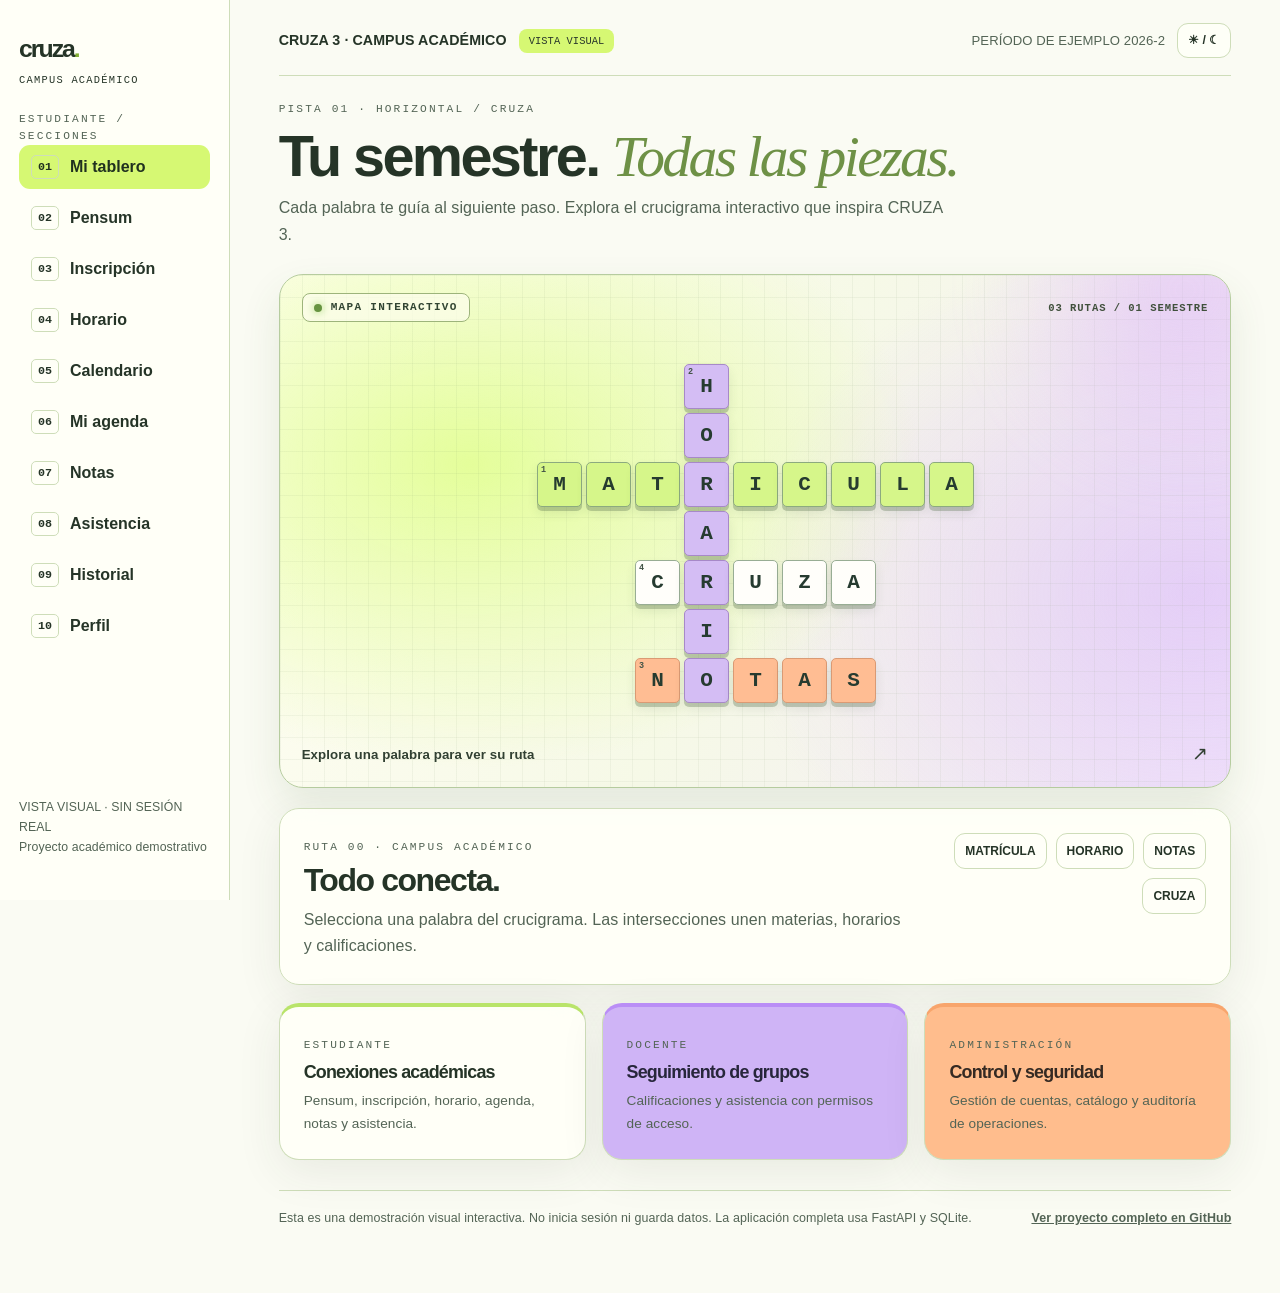
==== commit 17dae1fe: "Mostrar vista pública de CRUZA 3 con mapa luminoso; distinguir demo del servidor real" ====
--- a/index.html
+++ b/index.html
@@ -1 +1,176 @@
-<!doctype html><html lang="es"><head><meta charset="utf-8"><meta name="viewport" content="width=device-width,initial-scale=1"><title>CRUZA · Abrir el campus</title><style>body{margin:0;background:#f5f3ea;color:#252d27;font:17px/1.6 'Segoe UI',sans-serif;background-image:linear-gradient(#d8ddcb 1px,transparent 1px),linear-gradient(90deg,#d8ddcb 1px,transparent 1px);background-size:32px 32px}main{max-width:680px;margin:8vh auto;padding:32px;background:#fffcf5;border:1px solid #d8ddcb;border-radius:24px}h1{font-size:clamp(3rem,10vw,6rem);letter-spacing:-.07em;margin:0}em{font-family:Georgia,serif;font-weight:400}a{color:inherit}.button{display:inline-block;background:#252d27;color:#f5f3ea;border-radius:10px;padding:12px 20px;text-decoration:none}.tiles{display:flex;gap:8px}.tiles span{padding:4px 14px;background:#d5ee8a;border:1px solid #7d955b;font:700 24px/1.6 Consolas,monospace}.note{background:#eee7f8;padding:18px;border-radius:12px}@media(max-width:600px){main{margin:20px 12px;padding:24px}}</style></head><body><main><div class="tiles" aria-hidden="true"><span>C</span><span>R</span><span>U</span><span>Z</span><span>A</span></div><h1>Tu campus.<br><em>Todas las piezas.</em></h1><p>La versión completa guarda tus datos en este equipo y comprueba los permisos de estudiante, docente y administración.</p><p><strong>1.</strong> Abre <strong>ABRIR-CRUZA.bat</strong> en la carpeta del proyecto.<br><strong>2.</strong> El campus se abrirá cuando esté listo.</p><a class="button" href="http://127.0.0.1:8765/">Entrar al campus local ↗</a><p class="note">Este archivo es la entrada informativa. La aplicación funcional necesita el servidor local; GitHub Pages solo muestra esta portada.</p><p><a href="README.md">Guía de uso</a> · <a href="RECORRIDO-DEMO.md">Guion de presentación</a> · <a href="docs/evidencias/VER-RECORRIDO.html">Capturas y grabación</a></p></main></body></html>+<!doctype html>
+<html lang="es">
+<head>
+<meta charset="utf-8">
+<meta name="viewport" content="width=device-width,initial-scale=1">
+<meta name="theme-color" content="#fafbf3">
+<title>CRUZA 3 · Mapa interactivo · Vista visual</title>
+<link rel="icon" type="image/svg+xml" href="./app/static/favicon.svg">
+<link rel="stylesheet" href="./app/static/app.css?v=20261119_luminous">
+<style>
+body{overflow-x:hidden}
+.preview-shell{display:grid;grid-template-columns:230px minmax(0,1fr);min-height:100vh}
+.preview-side{height:100vh;position:sticky;top:0;border-right:1px solid var(--line);padding:30px 19px;background:var(--glass);display:flex;flex-direction:column;gap:25px}
+.preview-brand{font-size:1.55rem;font-weight:800;letter-spacing:-.08em}.preview-brand span{color:#83af34}
+.preview-side nav{display:grid;gap:7px}
+.preview-nav{display:flex;align-items:center;justify-content:flex-start;text-align:left;width:100%;gap:11px;background:transparent;border:0;padding:10px 12px}
+.preview-nav b{font:700 .73rem Consolas,monospace;border:1px solid var(--line);padding:4px 6px;border-radius:5px}
+.preview-nav.active{background:var(--lime);color:#20311f}
+.preview-side-note{margin-top:auto;color:var(--muted);font-size:.77rem}
+.preview-main{min-width:0;padding:23px clamp(18px,3.8vw,58px) 65px;max-width:1500px;width:100%;margin:auto}
+.preview-top{display:flex;align-items:center;justify-content:space-between;gap:15px;padding-bottom:17px;margin-bottom:25px;border-bottom:1px solid var(--line)}
+.preview-tags{display:flex;align-items:center;gap:12px;flex-wrap:wrap}
+.preview-flag{font:.65rem Consolas,monospace;background:var(--lime);color:#29372c;padding:6px 10px;border-radius:8px}
+.preview-top .preview-tags strong{font-size:.89rem}
+.preview-hint{color:var(--muted);font-size:.82rem}
+.preview-header{margin-bottom:26px;display:flex;align-items:flex-end;justify-content:space-between;gap:20px}
+.preview-header h1{font-size:clamp(2.4rem,4.5vw,4.4rem);margin:8px 0 8px}
+.preview-header p{margin:0;color:var(--muted);max-width:680px}
+.preview-header em{color:#6e9146}
+.preview-blocks{display:grid;grid-template-columns:repeat(3,minmax(0,1fr));gap:16px;margin-top:18px}
+.preview-blocks .card{min-height:148px}
+.preview-blocks h3{margin:6px 0}.preview-blocks p{font-size:.85rem;color:var(--muted);margin:0}
+.preview-detail{margin-top:20px;display:flex;align-items:flex-start;justify-content:space-between;gap:20px}
+.preview-detail h2{margin:5px 0 7px}
+.preview-detail p{margin:0;color:var(--muted)}
+.preview-actions{display:flex;align-items:center;gap:9px;flex-wrap:wrap;max-width:500px;justify-content:flex-end}
+.preview-actions button{font-size:.75rem;padding:8px 10px}
+.preview-actions button.active{background:var(--lime);border-color:#7da94e;color:#243427}
+.preview-foot{margin-top:30px;padding-top:18px;border-top:1px solid var(--line);display:flex;justify-content:space-between;gap:18px;flex-wrap:wrap;font-size:.78rem;color:var(--muted)}
+.preview-foot a{font-weight:700}
+[data-theme=dark] .preview-header em{color:#cbea80}
+.map-stage{min-height:410px}
+.map-stage .board-tiles{--map-cell:clamp(29px,4.5vw,45px)}
+@media(max-width:900px){.preview-shell{display:block}.preview-side{display:none}.preview-main{padding:19px 15px 45px}.preview-detail{display:block}.preview-actions{justify-content:flex-start;margin-top:17px}.preview-blocks{grid-template-columns:1fr}.preview-top{align-items:flex-start}}
+@media(max-width:410px){.preview-header h1{font-size:2.25rem}.map-stage{min-height:315px}.map-stage .board-tiles{--map-cell:clamp(23px,7vw,29px);gap:3px}.preview-hint{font-size:.73rem}.map-count{font-size:.53rem}}
+</style>
+</head>
+<body>
+<div class="preview-shell">
+<aside class="preview-side">
+ <div class="preview-brand">cruza<span>.</span><small class="brand-sub">CAMPUS ACADÉMICO</small></div>
+ <div><div class="eyebrow">ESTUDIANTE / SECCIONES</div><nav id="preview-nav" aria-label="Explorar secciones del prototipo">
+  <button type="button" class="preview-nav active" data-route="tablero"><b>01</b> Mi tablero</button>
+  <button type="button" class="preview-nav" data-route="pensum"><b>02</b> Pensum</button>
+  <button type="button" class="preview-nav" data-route="inscripcion"><b>03</b> Inscripción</button>
+  <button type="button" class="preview-nav" data-route="horario"><b>04</b> Horario</button>
+  <button type="button" class="preview-nav" data-route="calendario"><b>05</b> Calendario</button>
+  <button type="button" class="preview-nav" data-route="agenda"><b>06</b> Mi agenda</button>
+  <button type="button" class="preview-nav" data-route="notas"><b>07</b> Notas</button>
+  <button type="button" class="preview-nav" data-route="asistencia"><b>08</b> Asistencia</button>
+  <button type="button" class="preview-nav" data-route="historial"><b>09</b> Historial</button>
+  <button type="button" class="preview-nav" data-route="perfil"><b>10</b> Perfil</button>
+ </nav></div>
+ <p class="preview-side-note">VISTA VISUAL · SIN SESIÓN REAL<br>Proyecto académico demostrativo</p>
+</aside>
+<main class="preview-main">
+ <header class="preview-top">
+  <div class="preview-tags"><strong>CRUZA 3 · CAMPUS ACADÉMICO</strong><span class="preview-flag">VISTA VISUAL</span></div>
+  <div class="preview-tags"><span class="preview-hint">PERÍODO DE EJEMPLO 2026-2</span><button id="preview-theme" aria-label="Alternar modo claro y oscuro" class="btn-mini" type="button">☀ / ☾</button></div>
+ </header>
+ <div class="preview-header">
+  <div><div class="eyebrow">PISTA 01 · HORIZONTAL / CRUZA</div><h1>Tu semestre. <em>Todas las piezas.</em></h1>
+  <p>Cada palabra te guía al siguiente paso. Explora el crucigrama interactivo que inspira CRUZA 3.</p></div>
+ </div>
+ <section class="card board board-map" aria-label="Mapa interactivo de rutas académicas">
+  <header class="map-head"><span class="map-kicker"><span class="map-dot" aria-hidden="true"></span> MAPA INTERACTIVO</span><span class="map-count">03 RUTAS / 01 SEMESTRE</span></header>
+  <div class="map-stage"><div id="preview-board" class="board-tiles" role="group" aria-label="Crucigrama de navegación"></div></div>
+  <footer class="map-footer"><span>Explora una palabra para ver su ruta</span><span class="map-arrow" aria-hidden="true">↗</span></footer>
+ </section>
+ <section class="card preview-detail" aria-live="polite">
+  <div><span class="eyebrow" id="preview-category">RUTA 00 · CAMPUS ACADÉMICO</span>
+   <h2 id="preview-title">Todo conecta.</h2>
+   <p id="preview-description">Selecciona una palabra del crucigrama. Las intersecciones unen materias, horarios y calificaciones.</p>
+  </div>
+  <div class="preview-actions">
+   <button data-route="inscripcion" type="button">MATRÍCULA</button>
+   <button data-route="horario" type="button">HORARIO</button>
+   <button data-route="notas" type="button">NOTAS</button>
+   <button data-route="tablero" type="button">CRUZA</button>
+  </div>
+ </section>
+ <div class="preview-blocks">
+  <article class="card stat"><span class="eyebrow">ESTUDIANTE</span><h3>Conexiones académicas</h3><p>Pensum, inscripción, horario, agenda, notas y asistencia.</p></article>
+  <article class="card stat purple"><span class="eyebrow">DOCENTE</span><h3>Seguimiento de grupos</h3><p>Calificaciones y asistencia con permisos de acceso.</p></article>
+  <article class="card stat peach"><span class="eyebrow">ADMINISTRACIÓN</span><h3>Control y seguridad</h3><p>Gestión de cuentas, catálogo y auditoría de operaciones.</p></article>
+ </div>
+ <footer class="preview-foot"><span>Esta es una demostración visual interactiva. No inicia sesión ni guarda datos. La aplicación completa usa FastAPI y SQLite.</span>
+  <a href="https://github.com/camachoab21-cmd/cruza">Ver proyecto completo en GitHub</a></footer>
+</main>
+</div>
+<script>
+"use strict";
+(function(){
+ const words=[
+  {name:"MATRICULA",row:2,col:0,vertical:false,route:"inscripcion",number:1,tone:"lime"},
+  {name:"HORARIO",row:0,col:3,vertical:true,route:"horario",number:2,tone:"lavender"},
+  {name:"NOTAS",row:6,col:2,vertical:false,route:"notas",number:3,tone:"peach"},
+  {name:"CRUZA",row:4,col:2,vertical:false,route:"tablero",number:4,tone:"cream"}
+ ];
+ const info={
+  tablero:["RUTA 04 · CRUZA","Todo conecta.","Este mapa reúne las rutas académicas. En la aplicación completa cada palabra abre un módulo real."],
+  inscripcion:["RUTA 01 · MATRÍCULA","Las piezas encajan.","Explora grupos, créditos y validaciones de choques de horario en CRUZA 3."],
+  horario:["RUTA 02 · HORARIO","Tu semana, resuelta.","Las asignaturas inscritas se organizan en un calendario de clases."],
+  notas:["RUTA 03 · NOTAS","Cada nota cuenta.","Consulta tus calificaciones y simula resultados de forma visual."],
+  pensum:["MÓDULO · PENSUM","El plan de tus piezas.","Organiza las asignaturas por semestre, categoría y créditos."],
+  calendario:["MÓDULO · CALENDARIO","Un semestre con rumbo.","Consulta fechas importantes, entregas y actividades."],
+  agenda:["MÓDULO · AGENDA","Tus tareas, conectadas.","Organiza y marca recordatorios personales."],
+  asistencia:["MÓDULO · ASISTENCIA","Presencia y seguimiento.","Consulta los registros de asistencia correspondientes."],
+  historial:["MÓDULO · HISTORIAL","Cada semestre suma.","Consulta el historial académico y tus indicadores acumulados."],
+  perfil:["MÓDULO · PERFIL","Tu identidad.","Revisa tu información académica y personal."]
+ };
+ const grid=new Map();
+ words.forEach(function(w){
+  for(let i=0;i<w.name.length;i++){
+   const row=w.row+(w.vertical?i:0),col=w.col+(w.vertical?0:i),key=row+"-"+col;
+   const old=grid.get(key),letter=w.name.charAt(i);
+   if(old&&old.letter!==letter)throw new Error("Cruce incorrecto: "+key);
+   const cell=old||{letter:letter,routes:[],number:i===0?w.number:"",tone:w.tone};
+   cell.routes.push(w.route);
+   if(w.vertical)cell.tone="lavender";
+   grid.set(key,cell);
+  }
+ });
+ const host=document.getElementById("preview-board");
+ for(let i=0;i<63;i++){
+  const row=Math.floor(i/9),col=i%9,cell=grid.get(row+"-"+col);
+  if(!cell){
+   const span=document.createElement("span");span.className="board-tile void";span.setAttribute("aria-hidden","true");host.appendChild(span);continue;
+  }
+  const button=document.createElement("button");
+  button.type="button";button.className="board-tile tone-"+cell.tone;
+  button.textContent=cell.letter;button.dataset.number=cell.number;
+  button.dataset.path=cell.routes.join("|");button.style.setProperty("--tile-i",String(i));
+  button.setAttribute("aria-label","Letra "+cell.letter+"; "+cell.routes.join(" o "));
+  button.addEventListener("pointerenter",function(){highlight(cell.routes[0]);});
+  button.addEventListener("focus",function(){highlight(cell.routes[0]);});
+  button.addEventListener("click",function(){select(cell.routes[0]);});
+  host.appendChild(button);
+ }
+ function highlight(route){
+  host.querySelectorAll(".board-tile[data-path]").forEach(function(el){
+   const active=el.dataset.path.split("|").includes(route);
+   el.classList.toggle("is-path",active);el.classList.toggle("is-floor",!active);
+  });
+ }
+ function reset(){host.querySelectorAll(".is-path,.is-floor").forEach(function(el){el.classList.remove("is-path","is-floor");});}
+ host.addEventListener("pointerleave",reset);
+ host.addEventListener("focusout",function(e){if(!host.contains(e.relatedTarget))reset();});
+ function select(route){
+  const data=info[route]||info.tablero;
+  document.getElementById("preview-category").textContent=data[0];
+  document.getElementById("preview-title").textContent=data[1];
+  document.getElementById("preview-description").textContent=data[2];
+  document.querySelectorAll("[data-route]").forEach(function(b){b.classList.toggle("active",b.dataset.route===route);});
+  if(["tablero","inscripcion","horario","notas"].includes(route))highlight(route);else reset();
+ }
+ document.querySelectorAll("button[data-route]").forEach(function(b){
+  b.addEventListener("click",function(){select(b.dataset.route);});
+ });
+ document.getElementById("preview-theme").addEventListener("click",function(){
+  document.documentElement.dataset.theme=document.documentElement.dataset.theme==="dark"?"light":"dark";
+ });
+})();
+</script>
+</body>
+</html>
--- a/app/static/app.css
+++ b/app/static/app.css
@@ -0,0 +1,389 @@
+:root{
+  color-scheme:light;--paper:#f5f3ea;--paper2:#fffcf5;--ink:#252d27;--muted:#596359;--line:#d8ddcb;
+  --lime:#d5ee8a;--purple:#d7c8ef;--peach:#f5c39d;--danger:#a43c35;--ok:#376b43;
+  --workspace-grid:rgba(93,124,83,.105);--glass:rgba(255,253,244,.82);--shadow:0 12px 45px rgba(43,54,44,.085);--wash:rgba(230,235,213,.60);
+}
+[data-theme=dark]{color-scheme:dark;--paper:#151e1b;--paper2:#1c2924;--ink:#eff5dd;--muted:#b3c0b0;--line:#405349;
+ --lime:#99be59;--purple:#776b93;--peach:#c78c6e;--danger:#ffa2a0;--ok:#a2edab;
+ --workspace-grid:rgba(157,177,151,.085);--glass:rgba(24,36,30,.86);--shadow:0 12px 45px rgba(0,0,0,.21);--wash:rgba(48,67,54,.6)}
+*{box-sizing:border-box}
+html{scroll-behavior:smooth}
+body{margin:0;background:var(--paper);color:var(--ink);font:16px/1.5 'Segoe UI',Arial,sans-serif;letter-spacing:.005em;min-height:100vh;isolation:isolate}
+button,input,select,textarea{font:inherit;color:inherit}
+button{cursor:pointer;transition:background .2s ease,transform .2s ease,border-color .2s ease,box-shadow .2s ease}
+button:hover:not(:disabled){transform:translateY(-2px)}
+button:active:not(:disabled){transform:translateY(0) scale(.987)}
+button:focus-visible,input:focus-visible,select:focus-visible,textarea:focus-visible,a:focus-visible{outline:3px solid #8766c7;outline-offset:3px}
+button:disabled{opacity:.48;cursor:not-allowed}
+a{color:inherit}h1,h2,h3,p{margin-top:0}p{line-height:1.65}h1,h2,h3{letter-spacing:-.045em}h1{font-weight:640;font-size:clamp(2.25rem,5vw,4.7rem);line-height:1.07}h2{font-size:clamp(1.45rem,2.5vw,2.1rem);line-height:1.18}h3{font-size:1.12rem;line-height:1.32}
+em{font-family:Georgia,serif;font-weight:400}
+#ambient-canvas{position:fixed;inset:0;z-index:-1;pointer-events:none;max-width:100vw;max-height:100vh}
+#app{position:relative;z-index:0;min-height:100vh}
+.mon{font-family:Consolas,'Courier New',monospace;font-size:.76rem;letter-spacing:.07em}
+.eyebrow{text-transform:uppercase;font-family:Consolas,'Courier New',monospace;letter-spacing:.19em;font-size:.7rem;color:var(--muted)}
+.muted{color:var(--muted)}.small{font-size:.84rem}.tiny{font-size:.73rem}.bold{font-weight:700}.nowrap{white-space:nowrap}
+button,.btn{background:var(--glass);border:1px solid var(--line);border-radius:11px;padding:11px 15px;display:inline-flex;align-items:center;justify-content:center;gap:9px;text-decoration:none;font-weight:600}
+button:hover:not(:disabled){background:var(--wash);box-shadow:0 8px 20px #2222}
+.btn-primary{background:var(--ink);color:var(--paper);border-color:var(--ink)}.btn-primary:hover:not(:disabled){background:#485942;color:#fff}
+[data-theme=dark] .btn-primary{background:var(--lime);color:#1d2921}
+.btn-lime{background:var(--lime);border-color:transparent;color:#223021}
+.btn-ghost{border-color:transparent;background:transparent;box-shadow:none}
+.btn-danger{color:var(--danger);border-color:color-mix(in srgb,var(--danger) 30%,var(--line))}
+.btn-mini{padding:7px 10px;font-size:.77rem;min-height:35px}.btn-wide{width:100%}
+label{display:block;font-size:.86rem;font-weight:650;margin:0 0 6px}
+input,textarea,select{border:1px solid var(--line);border-radius:10px;background:var(--paper2);padding:10px 13px;max-width:100%;width:100%}
+textarea{resize:vertical;min-height:90px}
+input[type=checkbox]{width:19px;height:19px;accent-color:#6c8752}
+input[type=number]{min-width:70px}
+input:focus,textarea:focus,select:focus{border-color:#889c58}
+.form-grid{display:grid;grid-template-columns:repeat(2,minmax(0,1fr));gap:15px}.form-grid .full{grid-column:1/-1}
+.field{display:grid;gap:3px}.field small{color:var(--muted)}
+.row{display:flex;align-items:center;justify-content:space-between;gap:14px}.row-left{display:flex;align-items:center;gap:12px;flex-wrap:wrap}.between{display:flex;justify-content:space-between;align-items:center;gap:12px;flex-wrap:wrap}
+.actions{display:flex;align-items:center;gap:9px;flex-wrap:wrap;margin-top:16px}
+.pill{display:inline-flex;align-items:center;gap:7px;padding:4px 10px;border-radius:100px;border:1px solid var(--line);font-size:.72rem;font-weight:650;background:var(--glass)}
+.pill.ok{color:var(--ok);border-color:color-mix(in srgb,var(--ok) 30%,var(--line))}
+.pill.danger{color:var(--danger);border-color:color-mix(in srgb,var(--danger) 30%,var(--line))}
+.pill.lime{background:var(--lime);color:#233326}.pill.purple{background:var(--purple);color:#2c2640}.pill.peach{background:var(--peach);color:#463025}
+.pill-muted{color:var(--muted)}
+.card{position:relative;overflow:hidden;background:var(--glass);backdrop-filter:blur(16px);border:1px solid var(--line);border-radius:20px;padding:24px;box-shadow:var(--shadow);transition:transform .28s cubic-bezier(.2,.7,.3,1),border-color .3s ease,box-shadow .3s ease}
+.card:before{content:'';position:absolute;inset:0;pointer-events:none;background:radial-gradient(280px circle at var(--mx,50%) var(--my,20%),rgba(198,230,112,.17),transparent 70%);opacity:0;transition:opacity .25s}
+.card:hover{transform:translateY(-4px);border-color:color-mix(in srgb,var(--lime) 57%,var(--line));box-shadow:0 19px 46px #2c47301b}.card:hover:before{opacity:1}
+.card > *{position:relative;z-index:1}
+.card.dark{background:var(--ink);color:var(--paper)}.card.lime{background:var(--lime);color:#223021}.card.purple{background:var(--purple);color:#27263b}.card.peach{background:var(--peach);color:#352a23}
+.card-head{display:flex;align-items:center;justify-content:space-between;gap:12px;margin-bottom:17px}
+.divider{border:0;border-top:1px solid var(--line);margin:20px 0}
+.canvas-grid{background-image:linear-gradient(var(--line) 1px,transparent 1px),linear-gradient(90deg,var(--line) 1px,transparent 1px);background-size:32px 32px;background-position:center;position:relative}
+.stair-grid{display:grid;grid-template-columns:repeat(5,1fr);gap:6px;max-width:250px}.stair-grid span{aspect-ratio:1;border:1px solid #8da173;display:grid;place-items:center;background:var(--paper2);font:700 clamp(12px,1.7vw,26px) Consolas,monospace;box-shadow:inset 0 -4px #7c877a2b;transition:transform .2s,box-shadow .2s}
+.stair-grid span:nth-child(even){background:var(--lime)}.stair-grid span:nth-child(5n+2){background:var(--purple)}
+.stair-grid span:hover{transform:translateY(-3px);box-shadow:0 7px 12px #3332}
+.brand{display:flex;align-items:center;gap:11px;text-decoration:none;font-weight:800;font-size:1.5rem;letter-spacing:-.085em;line-height:1}
+.brand-mark{display:grid;grid-template-columns:repeat(2,16px);gap:3px}.brand-mark i{width:16px;height:16px;background:var(--ink);display:block;box-shadow:inset 0 -3px #0001}.brand-mark i:nth-child(2){background:var(--lime)}.brand-mark i:nth-child(3){background:var(--purple)}.brand-mark i:nth-child(4){background:var(--peach)}
+.brand-sub{font:normal .65rem Consolas,monospace;letter-spacing:.12em;display:block;margin-top:7px}
+/* Login: crossword inputs with real accessible form controls */
+.auth-scene{position:relative;min-height:100vh;display:grid;grid-template-columns:minmax(0,1.15fr) minmax(360px,1fr);align-items:stretch}
+.auth-art{position:relative;display:flex;flex-direction:column;justify-content:space-between;gap:30px;padding:clamp(26px,4vw,65px) clamp(24px,6vw,100px);border-right:1px solid var(--line);overflow:hidden}
+.auth-art:after{content:'';position:absolute;width:480px;height:480px;border-radius:50%;background:radial-gradient(circle,var(--lime),transparent 66%);filter:blur(68px);opacity:.32;left:-150px;bottom:-150px;pointer-events:none;animation:halo 11s ease-in-out infinite alternate}
+.auth-copy{position:relative;z-index:1}.auth-copy h1{font-size:clamp(4rem,9vw,8.2rem);letter-spacing:-.12em;margin-bottom:22px}
+.auth-copy p{max-width:450px;font-size:clamp(1.03rem,1.5vw,1.2rem)}
+.auth-hero-tiles{transform:rotate(-7deg);margin:35px 0 25px;width:max-content;position:relative;z-index:1;filter:drop-shadow(0 17px 15px #25361d21)}
+.auth-hero-tiles .stair-grid{grid-template-columns:repeat(5,1fr);gap:8px;min-width:min(100%,310px)}
+.auth-hero-tiles span{border-radius:7px;animation:tilePop .6s backwards;animation-delay:calc(var(--i) * 80ms);font-size:clamp(26px,3.1vw,49px)}
+.auth-form-area{display:flex;flex-direction:column;justify-content:center;padding:38px clamp(28px,6vw,94px);max-width:820px;width:100%;margin:auto;position:relative;z-index:1}
+.auth-form-card{background:var(--glass);border:1px solid var(--line);padding:clamp(22px,3vw,36px);border-radius:25px;box-shadow:0 23px 60px #263a2a20;position:relative;overflow:hidden}
+.auth-form-card:before{content:'';position:absolute;inset:-150px;pointer-events:none;background:radial-gradient(closest-side,var(--lime),transparent);opacity:.10;transform:translate(-20%,12%)}
+.auth-form-card > *{position:relative}.auth-form-card h2{font-size:2.2rem;margin:10px 0 10px}
+.auth-field{margin:19px 0 23px}.auth-field .between label{margin:0}.tile-container{position:relative;max-width:100%;padding:4px 1px;overflow-x:auto;scrollbar-width:thin}
+.tile-input{position:absolute!important;inset:0;opacity:.025;z-index:5;height:100%;cursor:text;letter-spacing:3px;width:100%;color:transparent;-webkit-text-fill-color:transparent;caret-color:transparent}
+.tile-input:focus{outline:none}.auth-tiles{display:flex;gap:7px;min-height:56px;align-items:center;flex-wrap:wrap;transition:all .2s ease;pointer-events:none}
+.auth-tile{position:relative;overflow:visible;flex:0 0 46px;width:46px;height:54px;min-width:46px;border:2px solid #8ba476;background:var(--paper2);display:grid;place-items:center;font:700 1.35rem Consolas,monospace;border-radius:6px;box-shadow:inset 0 -4px #859a785c,0 4px 12px #24332212;transition:transform .18s,border-color .18s,box-shadow .18s,background .18s;animation:tileDrop .22s cubic-bezier(0.175,0.885,0.32,1.275) both}
+.auth-tile .tile-num{position:absolute;top:2px;left:4px;font:700 .58rem Consolas,monospace;line-height:1;color:var(--muted);pointer-events:none}
+.auth-tile.is-empty{border-style:dashed;border-color:#a6b998;opacity:.8}
+.auth-tile.is-empty.focused{border-style:solid;border-color:#5c7d3d;background:color-mix(in srgb,var(--lime) 20%,var(--paper2));transform:translateY(-2px);box-shadow:0 0 0 2px #a4d47b88}
+.auth-tile.filled{background:color-mix(in srgb,var(--lime) 28%,var(--paper2));border-color:#5c7d3d;box-shadow:inset 0 -4px #5c7d3d3a,0 4px 10px #5c7d3d20}
+.auth-tile.focused{transform:translateY(-3px) scale(1.04);border-color:#486b29;box-shadow:inset 0 -4px #7b9954,0 0 0 2px #a4d47b88,0 8px 16px #7caa6040;z-index:2}
+.auth-tile.pop{animation:tileSignal .4s ease}.auth-tile.fail{border-color:var(--danger);background:color-mix(in srgb,var(--peach) 50%,var(--paper2))}
+@keyframes tileDrop{from{opacity:0;transform:translateY(-14px) scale(.7)}to{opacity:1;transform:none}}
+.auth-form-card input[type=checkbox]{width:auto}.auth-error{color:var(--danger);min-height:26px;font-size:.89rem}
+.auth-star{position:absolute;pointer-events:none;z-index:2;width:12px;height:12px;border-radius:50%;background:#fff;box-shadow:0 0 20px 5px var(--lime);top:-30px;left:-15%;opacity:0;transform:rotate(-25deg)}
+.auth-scene.success .auth-star{animation:shoot 900ms ease-out forwards}
+.auth-stars{position:absolute;inset:0;pointer-events:none;overflow:hidden;opacity:.7}.auth-stars i{position:absolute;width:4px;height:4px;background:var(--lime);border-radius:50%;box-shadow:0 0 13px 5px #9abb6a77;left:var(--x);top:var(--y);animation:firefly calc(4s + var(--i) * .5s) ease-in-out infinite alternate}
+/* Shell & navigation */
+.shell{min-height:100vh;display:grid;grid-template-columns:230px minmax(0,1fr)}
+.sidebar{position:sticky;top:0;height:100vh;overflow:auto;display:flex;flex-direction:column;gap:26px;border-right:1px solid var(--line);background:var(--glass);backdrop-filter:blur(16px);padding:28px 18px}
+.sidebar nav{display:grid;gap:8px}.navbtn{display:flex;align-items:center;text-align:left;gap:12px;width:100%;border-color:transparent;background:transparent;font-weight:600;font-size:.91rem}
+.navbtn .mon{display:inline-grid;place-items:center;width:24px;height:24px;border:1px solid var(--line);border-radius:4px;font:700 .75rem Consolas,monospace;background:var(--paper2);opacity:1;color:var(--ink)}
+.navbtn.active .mon{background:var(--lime);border-color:var(--lime);color:#223021}
+.sidebar-foot{margin-top:auto;padding-top:19px;border-top:1px solid var(--line)}
+.workspace{min-width:0;width:100%;max-width:1650px;margin:auto;padding:28px clamp(18px,4vw,62px) 80px;background-image:linear-gradient(var(--workspace-grid) 1px,transparent 1px),linear-gradient(90deg,var(--workspace-grid) 1px,transparent 1px);background-size:26px 26px}
+.topbar{display:flex;align-items:center;justify-content:space-between;gap:18px;margin-bottom:30px;padding:8px 0 22px;border-bottom:1px solid var(--line)}
+.topbar .name{font-weight:700;white-space:nowrap}.topbar .meta{font-size:.73rem;color:var(--muted)}
+.topbar .controls{display:flex;align-items:center;gap:8px;flex-wrap:wrap}
+.mobile-menu{display:none}
+.page{animation:pageIn .48s ease both}
+.page-heading{display:flex;justify-content:space-between;gap:22px;align-items:end;margin-bottom:28px}
+.page-heading p{max-width:690px;color:var(--muted);margin:9px 0 0}
+.page-heading h1{font-size:clamp(2.2rem,4.7vw,4rem);margin:10px 0 0}
+.grid-2{display:grid;grid-template-columns:1.1fr 1fr;gap:22px}.grid-3{display:grid;grid-template-columns:repeat(3,1fr);gap:18px}
+.stats{display:grid;grid-template-columns:repeat(3,minmax(0,1fr));gap:15px;margin:24px 0}
+.stat strong{display:block;font-size:clamp(1.8rem,3vw,2.7rem);line-height:1.1;margin:8px 0;font-weight:650;letter-spacing:-.05em}
+.stat small{color:var(--muted)}
+.board{position:relative;overflow:hidden;isolation:isolate;min-height:350px;display:grid;grid-template-columns:1fr auto;gap:15px;align-items:center}
+.board:after{content:'';position:absolute;width:310px;height:310px;right:-120px;top:-150px;background:var(--purple);border-radius:50%;filter:blur(74px);opacity:.25;pointer-events:none;z-index:-1}
+.board-tiles{display:grid;grid-template-columns:repeat(9,32px);grid-template-rows:repeat(9,32px);gap:3px;margin:24px 0;perspective:700px}
+.board-tile{background:var(--paper2);border:1px solid var(--line);border-radius:4px;display:grid;place-items:center;font:700 16px Consolas,monospace;padding:0;transition:transform .18s cubic-bezier(.2,.7,.3,1),background .18s,box-shadow .18s;animation:tileDrop .3s cubic-bezier(0.175,0.885,0.32,1.275) both;animation-delay:calc(var(--tile-i,0) * 12ms)}
+.board-tile[data-path]{cursor:pointer}
+.board-tile[data-path]:hover{transform:translateY(-4px) scale(1.08);background:var(--lime);box-shadow:0 6px 16px #5c7d3d33,inset 0 -3px #5c7d3d55;z-index:2}
+.board-tile[data-path]:active{transform:translateY(0) scale(.95);transition:transform .08s}
+.board-tile.on{background:var(--lime);box-shadow:inset 0 -3px #5c7d3d44}
+.board-tile.void{visibility:hidden;pointer-events:none}
+.board-clues{display:grid;gap:11px;min-width:150px}.board-clues button{text-align:left;justify-content:flex-start}
+.list{display:grid;gap:12px}.item{display:flex;align-items:center;justify-content:space-between;gap:12px;padding:14px 0;border-bottom:1px solid var(--line)}
+.list .item:last-child{border-bottom:0}
+.course-head{display:flex;justify-content:space-between;gap:9px;align-items:flex-start}
+.course-card{display:flex;flex-direction:column;gap:14px}.course-card h3{margin:7px 0 0}.course-card .actions{margin-top:auto}
+.courses{display:grid;grid-template-columns:repeat(2,minmax(0,1fr));gap:14px}
+.semester-grid{display:grid;grid-template-columns:repeat(2,minmax(0,1fr));gap:18px}
+.preview{position:sticky;top:12px}.enrollment-layout{display:grid;grid-template-columns:minmax(0,1.2fr) minmax(330px,.8fr);gap:18px;align-items:start}
+.schedule-table{width:100%;min-width:0;border-collapse:separate;border-spacing:3px;table-layout:fixed}
+.schedule-table th{font:650 .7rem Consolas,monospace;text-transform:uppercase;letter-spacing:.04em;text-align:center;color:var(--muted);padding:6px 2px}
+.schedule-table td{vertical-align:top;height:56px;background:var(--wash);border:1px solid var(--line);border-radius:6px;padding:3px;position:relative}
+.class-block{display:grid;gap:2px;background:var(--purple);border-radius:5px;padding:4px 5px;font-size:.66rem;color:#25202f;line-height:1.2;margin-bottom:3px;border:1.5px solid transparent;overflow:hidden}
+.class-block.add{background:var(--lime);color:#222d1e}.class-block.remove{background:var(--peach);color:#38251b;text-decoration:line-through}.class-block.conflict{border-color:#bc4634;box-shadow:0 0 0 2px #d4533440}
+.class-block strong{font-size:.65rem;white-space:nowrap;overflow:hidden;text-overflow:ellipsis;display:block}
+.class-block span{font-size:.6rem;white-space:nowrap;overflow:hidden;text-overflow:ellipsis;display:block}
+.table-scroll{overflow-x:auto;scrollbar-width:thin}
+.table-fit{width:100%;overflow:visible}
+.schedule-table.compact td{height:46px;padding:2px}
+.schedule-table.compact .class-block{padding:2px 3px;font-size:.6rem;margin-bottom:2px}
+.schedule-table.compact th{padding:4px 1px;font-size:.64rem}
+.table{border-collapse:collapse;width:100%;text-align:left}.table th,.table td{padding:11px;border-bottom:1px solid var(--line);font-size:.84rem;vertical-align:middle}
+.table th{font:700 .7rem Consolas,monospace;color:var(--muted);letter-spacing:.05em;text-transform:uppercase}
+.kbd{font:650 .77rem Consolas,monospace;background:var(--wash);padding:5px 8px;border-radius:5px;border:1px solid var(--line)}
+.grade-val{display:inline-grid;place-items:center;min-width:42px;height:41px;background:var(--lime);color:#233425;border-radius:8px;font:700 1rem Consolas,monospace}
+.notice{padding:14px 17px;background:var(--wash);border-radius:12px;border-left:3px solid var(--lime);font-size:.9rem}.notice.danger{border-color:var(--danger)}
+.calendar{display:grid;grid-template-columns:repeat(7,minmax(0,1fr));gap:6px}
+.cal-nav{display:flex;align-items:center;gap:10px}
+.cal-day{position:relative;min-height:64px;padding:6px;display:flex;flex-direction:column;justify-content:space-between;align-items:flex-start;overflow:hidden;border-radius:8px;border:1px solid var(--line);background:var(--paper2);box-shadow:inset 0 -2px #0001;transition:transform .15s,background .15s,border-color .15s}
+.cal-day:hover{transform:translateY(-2px);border-color:color-mix(in srgb,var(--lime) 70%,var(--line))}
+.cal-day.today{outline:2px solid var(--lime)}
+.cal-day.corner-pending:after,.cal-day.corner-overdue:after,.cal-day.corner-done:after{content:'';position:absolute;top:0;right:0;width:24px;height:24px;clip-path:polygon(100% 0,0 0,100% 100%)}
+.cal-day.corner-pending:after{background:#ed9a4a}.cal-day.corner-overdue:after{background:#d35745}.cal-day.corner-done:after{background:#67a978}
+.cal-day.selected{background:var(--purple);color:#27243c;border-color:color-mix(in srgb,var(--purple) 60%,var(--line))}
+.cal-day-num{position:static;font:700 .72rem Consolas,monospace;color:var(--muted);line-height:1;display:inline-block;padding:2px 4px;border-radius:3px;background:var(--wash)}
+.cal-day.selected .cal-day-num{background:rgba(255,255,255,.5);color:#1b152b}
+.cal-day .cal-label{font:600 .62rem Consolas,monospace;background:color-mix(in srgb,var(--ink) 8%,transparent);padding:2px 5px;border-radius:4px;white-space:nowrap;margin-top:auto}
+.agenda-entry{display:grid;grid-template-columns:auto minmax(0,1fr) auto;gap:14px;align-items:center;padding:15px 0;border-bottom:1px solid var(--line)}
+.agenda-clue-num{width:32px;height:32px;border:1.5px solid #8ea775;border-radius:5px;display:grid;place-items:center;font:700 .75rem Consolas,monospace;color:var(--ink);background:var(--paper2);box-shadow:inset 0 -2px #7c8f6533;flex-shrink:0}
+.agenda-entry.done{opacity:.65}.agenda-entry h3{margin:0 0 6px}.agenda-entry .mon{color:var(--muted)}
+.teach-student{padding:15px 0;border-bottom:1px solid var(--line)}.grade-editor{display:grid;grid-template-columns:repeat(3,1fr);gap:9px}
+.grade-edit{border:1px solid var(--line);padding:8px;border-radius:10px}.grade-edit input{width:95px;max-width:100%}
+.danger-text{color:var(--danger)}.success-text{color:var(--ok)}
+.overlay{position:fixed;inset:0;background:#101d16a8;backdrop-filter:blur(6px);display:flex;justify-content:center;align-items:center;padding:15px;z-index:50}
+.dialog{width:min(100%,590px);max-height:92vh;overflow:auto;background:var(--paper2);color:var(--ink);border:1px solid var(--line);border-radius:24px;padding:28px;box-shadow:0 25px 80px #0004}
+.dialog h2{margin-bottom:8px}.dialog p{color:var(--muted)}
+.toast-region{position:fixed;bottom:60px;right:25px;max-width:min(420px,90vw);z-index:70;display:grid;gap:7px;pointer-events:none}
+.toast{padding:15px 20px;border-radius:13px;background:var(--ink);color:var(--paper);box-shadow:var(--shadow);font-size:.9rem;animation:pageIn .25s ease}
+.hint-bar{display:block;margin:-11px 0 19px;padding:9px 13px;border:1px solid var(--line);border-radius:11px;background:var(--paper2);color:var(--muted);font-size:.79rem;line-height:1.45;overflow-wrap:anywhere;max-width:100%}
+.hint-bar[hidden]{display:none!important}
+/* Clean Course Grades Card (without bottom dividing bars) */
+.course-grades-card{display:flex;flex-direction:column;gap:15px;border:1px solid var(--line);border-radius:16px;padding:24px;background:var(--paper2);box-shadow:0 8px 24px #2638200a}
+.course-grades-head{display:flex;justify-content:space-between;align-items:flex-start;gap:14px}
+.corte-tiles{display:grid;grid-template-columns:repeat(3,1fr);gap:12px;margin:8px 0}
+.corte-cell{border:1px solid #9db187;border-radius:10px;padding:12px 14px;background:var(--wash);display:flex;flex-direction:column;gap:6px;position:relative;box-shadow:inset 0 -3px #859a7833}
+.corte-cell .corte-header{display:flex;justify-content:space-between;align-items:center}
+.corte-cell .corte-tag{font:700 .68rem Consolas,monospace;color:var(--muted);text-transform:uppercase}
+.corte-cell .corte-pct{font:700 .65rem Consolas,monospace;background:color-mix(in srgb,var(--ink) 9%,transparent);padding:2px 6px;border-radius:4px}
+.corte-cell .corte-val{font:800 1.35rem Consolas,monospace;color:var(--ink);margin-top:2px}
+.corte-cell.complete{background:color-mix(in srgb,var(--lime) 24%,var(--paper2));border-color:#7da159}
+.corte-cell.pending{border-style:dashed;opacity:.75}
+.corte-evals{font-size:.78rem;color:var(--muted);line-height:1.45;margin-top:2px}
+.def-tile{display:inline-flex;flex-direction:column;align-items:center;justify-content:center;min-width:66px;height:62px;padding:5px 10px;border:2px solid #5d7e3e;background:var(--lime);border-radius:9px;box-shadow:inset 0 -4px #0002,0 6px 14px #79a15a30}
+.def-tile .def-label{font:700 .58rem Consolas,monospace;letter-spacing:1px;color:#283a1b}
+.def-tile .def-val{font:800 1.45rem Consolas,monospace;color:#18280f;line-height:1.1}
+/* Crossword Note Calculator */
+.crossword-calc{border:2px solid #7c9b5a;border-radius:20px;background:var(--paper2);padding:28px;position:relative;overflow:hidden;margin-top:24px;box-shadow:0 12px 35px #26382010}
+.crossword-calc:before{content:'';position:absolute;inset:0;background-image:linear-gradient(#dfe4d2 1px,transparent 1px),linear-gradient(90deg,#dfe4d2 1px,transparent 1px);background-size:24px 24px;opacity:.55;pointer-events:none}
+.crossword-calc > *{position:relative;z-index:1}
+.calc-equation{display:flex;align-items:center;gap:12px;flex-wrap:wrap;margin:22px 0}
+.calc-tile{position:relative;border:2px solid #8ea775;border-radius:10px;background:var(--paper2);padding:12px 16px;min-width:95px;display:flex;flex-direction:column;align-items:center;box-shadow:inset 0 -4px #859a7833,0 4px 12px #0001}
+.calc-tile .calc-num{position:absolute;top:3px;left:6px;font:700 .62rem Consolas,monospace;color:var(--muted)}
+.calc-tile .calc-pct{font:700 .68rem Consolas,monospace;color:var(--muted);margin-bottom:2px}
+.calc-tile .calc-val{font:800 1.4rem Consolas,monospace;color:var(--ink)}
+.calc-tile.unknown{border-style:dashed;border-color:#5c7d3d;background:color-mix(in srgb,var(--purple) 25%,var(--paper2));transform:scale(1.04);box-shadow:0 0 0 3px #a4d47b66}
+.calc-tile.result{background:var(--lime);border-color:#506d33;box-shadow:0 6px 18px #739d4840}
+.calc-tile.result .calc-val{color:#1a2811;font-size:1.6rem}
+.calc-operator{font:700 1.5rem Consolas,monospace;color:var(--muted)}
+.calc-dial{display:flex;align-items:center;gap:12px;margin-top:16px;flex-wrap:wrap}
+.calc-quick-tiles{display:flex;gap:8px;flex-wrap:wrap}
+.calc-quick-tile{width:44px;height:44px;display:grid;place-items:center;border:1.5px solid #8ea775;border-radius:7px;background:var(--paper2);font:700 .95rem Consolas,monospace;cursor:pointer;transition:transform .15s,background .15s}
+.calc-quick-tile:hover{transform:translateY(-2px);background:var(--lime)}
+.calc-quick-tile.active{background:var(--ink);color:white;border-color:var(--ink);box-shadow:0 3px 8px #0003}
+.word-tiles{display:inline-flex;gap:4px;margin-bottom:12px}
+.word-tile{width:28px;height:32px;display:grid;place-items:center;border:1.5px solid #7c9462;border-radius:4px;font:700 .85rem Consolas,monospace;background:var(--paper2);box-shadow:inset 0 -2px #0001}
+/* Crossword Matrix for Attendance, Schedule, Calendar */
+.schedule-table th{background:color-mix(in srgb,var(--paper2) 80%,var(--wash));border:1px solid var(--line);border-radius:5px}
+.schedule-table td{background-image:linear-gradient(#e4e8d6 1px,transparent 1px),linear-gradient(90deg,#e4e8d6 1px,transparent 1px);background-size:16px 16px}
+.tile-badge{display:inline-grid;place-items:center;width:30px;height:30px;border:1.5px solid #748c5b;border-radius:5px;font:700 .9rem Consolas,monospace}
+.tile-badge.presente{background:var(--lime);color:#1c2813}
+.tile-badge.ausente{background:var(--peach);color:#3c2317;border-color:#b96d50}
+.attendance-summary{display:grid;grid-template-columns:repeat(auto-fit,minmax(280px,1fr));gap:14px;margin-top:16px}
+.attendance-card{border:1px solid var(--line);border-radius:12px;padding:16px;background:var(--paper2);box-shadow:0 4px 12px #26382008}
+.attendance-card.has-absence{border-color:color-mix(in srgb,var(--danger) 50%,var(--line))}
+.attendance-tiles{display:flex;gap:6px;flex-wrap:wrap;margin-top:10px}
+.absence-pill{display:inline-flex;align-items:center;gap:6px;padding:3px 8px;border-radius:6px;font:700 .72rem Consolas,monospace;background:color-mix(in srgb,var(--danger) 15%,var(--paper2));color:var(--danger);border:1px solid color-mix(in srgb,var(--danger) 40%,var(--line))}
+.noscript{padding:30px;text-align:center}.visually-hidden{position:absolute!important;width:1px;height:1px;overflow:hidden;clip:rect(0,0,0,0);white-space:nowrap}
+.skeleton{height:22px;border-radius:7px;background:var(--wash);animation:shimmer 2s infinite}
+.cursor-brush{cursor:crosshair}.cursor-pencil{cursor:crosshair}
+/* Animations */
+@keyframes pageIn{from{opacity:0;transform:translateY(13px)}to{opacity:1;transform:none}}
+@keyframes tilePop{from{opacity:.35;transform:translateY(-24px) rotate(-5deg)}to{opacity:1;transform:none}}
+@keyframes tileSignal{0%{transform:translateY(-5px);box-shadow:0 0 0 5px #c0ef7877}100%{transform:none}}
+@keyframes firefly{0%,100%{opacity:.14;transform:translate3d(0,0,0)}55%{opacity:.8;transform:translate3d(9px,-9px,0)}}
+@keyframes halo{to{transform:translate(120px,-60px) scale(1.15);opacity:.2}}
+@keyframes shoot{0%{opacity:0;left:-10%;top:65%;transform:scale(.2)}30%{opacity:1}85%{opacity:1}100%{opacity:0;left:105%;top:5%;transform:scale(2.6)}}
+@keyframes shimmer{50%{opacity:.45}}
+@media(max-width:1150px){.sidebar{width:200px}.shell{grid-template-columns:200px 1fr}.board{grid-template-columns:1fr}.enrollment-layout{grid-template-columns:1fr}.preview{position:static}.auth-scene{grid-template-columns:1fr 1fr}}
+@media(max-width:900px){.auth-scene{grid-template-columns:1fr}.auth-art{padding:24px 22px 14px;border:0;min-height:auto;gap:5px}.auth-copy h1{font-size:3.45rem;margin:15px 0 9px}.auth-copy p{font-size:.93rem;margin:0}.auth-hero-tiles,.auth-art>.eyebrow{display:none}.auth-form-area{padding:12px 18px 70px}.auth-form-card{padding:21px}.auth-form-card h2{font-size:1.5rem}.shell{display:block}.sidebar{position:fixed;left:0;bottom:0;top:0;transform:translateX(-103%);transition:transform .3s;width:min(270px,85vw);z-index:30;box-shadow:var(--shadow)}.sidebar.open{transform:translateX(0)}.mobile-menu{display:inline-flex}.workspace{padding:15px 16px 80px}.topbar{margin-bottom:20px}.topbar .name{display:none}.stats,.grid-3{grid-template-columns:repeat(2,minmax(0,1fr))}.grid-2{grid-template-columns:1fr}.board{min-height:300px}}
+@media(max-width:600px){.courses,.semester-grid,.grid-3,.stats{grid-template-columns:1fr}.card{padding:18px}.page-heading{display:block}.page-heading h1{font-size:2.35rem}.page-heading .actions{margin-top:15px}.topbar .controls button{padding:9px}.stair-grid span{font-size:18px}.board-tiles{grid-template-columns:repeat(9,26px);grid-template-rows:repeat(9,26px);gap:2px}.board-clues{grid-template-columns:1fr 1fr}.board{padding:17px}.form-grid{grid-template-columns:1fr}.auth-tile{flex-basis:25px;min-width:25px;max-width:42px;height:51px}.auth-tiles{gap:3px}.calendar{gap:4px}.cal-day{min-height:46px;padding:5px;font-size:.82rem}.cal-day.corner-pending:after,.cal-day.corner-overdue:after,.cal-day.corner-done:after{width:20px;height:20px}.dialog{padding:18px}.grade-editor{grid-template-columns:1fr 1fr}.toast-region{right:10px;bottom:55px}}
+@media(prefers-reduced-motion:reduce){*,*:before,*:after{scroll-behavior:auto!important;animation:none!important;transition:none!important}}
+@media print{#ambient-canvas,.sidebar,.topbar,.hint-bar,.toast-region,.actions,button{display:none!important}.shell{display:block}.workspace{max-width:none;padding:0}.card{break-inside:avoid;box-shadow:none}}
+
+/* Controlled crossword inputs: animations never expand the login form vertically. */
+.auth-tiles{flex-wrap:nowrap;overflow:visible;min-height:57px}
+.auth-tile{flex:0 0 35px;width:35px;min-width:35px;max-width:35px;height:53px;font-size:1.05rem}
+.auth-tile .tile-num{font-size:.5rem}
+.tile-container{overflow-x:auto;overflow-y:hidden;padding:5px 3px 9px;max-width:100%}
+.calc-grade-input{width:67px;max-width:100%;min-width:0;padding:4px 2px;text-align:center;border:1px solid var(--line);border-radius:5px;font:700 1.2rem Consolas,monospace;background:var(--paper2);color:var(--ink)}
+.calc-equation .calc-tile{min-width:92px;flex:0 1 auto}
+[data-theme=dark] .crossword-calc:before{background-image:linear-gradient(var(--line) 1px,transparent 1px),linear-gradient(90deg,var(--line) 1px,transparent 1px);opacity:.23}
+[data-theme=dark] .schedule-table td{background-image:linear-gradient(var(--line) 1px,transparent 1px),linear-gradient(90deg,var(--line) 1px,transparent 1px);background-size:16px 16px}
+@media(max-width:600px){.auth-tile{flex-basis:26px;width:26px;min-width:26px;max-width:26px;height:46px;font-size:.9rem}.auth-tiles{gap:4px}.crossword-calc{padding:15px}.calc-equation{gap:7px}.calc-operator{font-size:1rem}.calc-equation .calc-tile{min-width:80px;padding:12px 7px}.calc-grade-input{width:60px}.hint-bar{font-size:.75rem}}
+
+/* Small-screen administration: actions must never be hidden off to the side. */
+@media(max-width:600px){
+ .admin-users-table{overflow:visible}
+ .admin-users-table table,.admin-users-table tbody{display:block;width:100%}
+ .admin-users-table thead{display:none}
+ .admin-users-table tr{display:grid;grid-template-columns:minmax(0,1fr) minmax(0,1fr);gap:8px 14px;padding:13px 4px;border-bottom:1px solid var(--line)}
+ .admin-users-table td{display:block;min-width:0;max-width:100%;overflow-wrap:anywhere;border:0;padding:0;text-align:left}
+ .admin-users-table td::before{content:attr(data-label);display:block;color:var(--muted);font:700 .68rem Consolas,monospace;text-transform:uppercase;margin-bottom:3px}
+ .admin-users-table td:first-child,.admin-users-table td:last-child{grid-column:1/-1}
+ .admin-users-table td:last-child button{white-space:normal;text-align:center}
+}
+
+/* Keep the paper-grid metaphor subtle, particularly at night. */
+.canvas-grid{background-image:linear-gradient(color-mix(in srgb,var(--line) 32%,transparent) 1px,transparent 1px),linear-gradient(90deg,color-mix(in srgb,var(--line) 32%,transparent) 1px,transparent 1px)}
+/* Respect native hiding when the course card is a flex container. */
+.course-card[hidden]{display:none!important}
+/* Original crossword effect: active route lifts, other pieces gently settle. */
+.board-tiles .board-tile[data-path].is-path{
+  position:relative;z-index:3;background:var(--lime);
+  transform:translate3d(0,-9px,0) rotateX(-12deg) scale(1.06);
+  box-shadow:0 10px 18px #263a2a33,inset 0 -3px #5c7d3d55;
+}
+.board-tiles .board-tile[data-path].is-floor{
+  transform:translate3d(0,6px,0) rotateX(9deg) scale(.97);opacity:.62;
+}
+.board-clues [data-route].is-path{background:var(--lime);color:#25321c;border-color:#799451}
+.board-tiles .board-tile[data-path]:focus-visible{outline:3px solid var(--purple);outline-offset:2px;z-index:4}
+@media(prefers-reduced-motion:reduce){
+ .board-tiles .board-tile.is-path,.board-tiles .board-tile.is-floor{transform:none!important}
+}
+
+/* Prevent the login's responsive grid from growing to the min-content width
+   of a long animated username/password. The tiles remain scrollable INSIDE their field. */
+@media(max-width:900px){
+ .auth-scene{grid-template-columns:minmax(0,1fr)}
+ .auth-form-area,.auth-form-card,.auth-field{min-width:0}
+ .tile-container{width:100%;min-width:0;max-width:100%;overflow-x:auto;overflow-y:hidden}
+ .auth-tiles{min-width:max-content;width:max-content}
+}
+
+
+/* CRUZA: recuperación de color y del mapa original, manteniendo backend real */
+:root{
+ --paper:#fafbf3;--paper2:#fffef9;--ink:#253427;--muted:#536455;--line:#ceddb9;
+ --lime:#d6f873;--purple:#cfb4f6;--peach:#ffbd8d;
+ --workspace-grid:rgba(115,148,88,.10);--glass:rgba(255,255,248,.90);--wash:rgba(227,244,195,.74)
+}
+[data-theme=dark]{
+ --paper:#253329;--paper2:#2d4033;--ink:#f5f7e9;--muted:#d4dfcc;
+ --line:#6f8570;--lime:#c2e96b;--purple:#bca6ed;--peach:#f5b18a;
+ --workspace-grid:rgba(192,220,176,.07);--glass:rgba(43,63,47,.90);--wash:rgba(97,132,87,.39)
+}
+.board.board-map{
+ position:relative;display:block;min-height:0;padding:0;overflow:hidden;isolation:isolate;
+ background:radial-gradient(ellipse 60% 75% at 20% 37%,rgba(220,255,125,.74),transparent 79%),
+ radial-gradient(ellipse 62% 90% at 96% 62%,rgba(211,173,248,.48),transparent 78%),
+ linear-gradient(115deg,#fffef3 0%,#f6f9e7 50%,#f4eafa 100%);
+ border:1px solid #b6cc9f;border-radius:24px;
+ box-shadow:0 18px 40px rgba(67,101,55,.11);transform:none
+}
+.board.board-map:hover{transform:none;border-color:#92bb68;box-shadow:0 24px 54px rgba(67,101,55,.14)}
+.board-map:before{
+ content:'';position:absolute;inset:0;z-index:0;pointer-events:none;opacity:.63;
+ background-image:linear-gradient(rgba(120,146,105,.12) 1px,transparent 1px),
+ linear-gradient(90deg,rgba(120,146,105,.12) 1px,transparent 1px);background-size:22px 22px
+}
+.board-map:after{
+ content:'';position:absolute;width:390px;height:390px;right:-150px;top:-180px;
+ background:radial-gradient(circle,rgba(218,174,248,.48),transparent 71%);
+ filter:blur(28px);opacity:1;pointer-events:none;z-index:0
+}
+.board-map>.map-head,.board-map>.map-stage,.board-map>.map-footer{position:relative;z-index:2}
+.map-head,.map-footer{display:flex;align-items:center;justify-content:space-between;gap:16px}
+.map-head{padding:18px 22px 0}
+.map-kicker{
+ display:inline-flex;align-items:center;gap:9px;padding:8px 11px;
+ color:#324533;background:#fdfdf0a8;border:1px solid #9db47b;border-radius:8px;
+ font:650 .69rem/1 Consolas,'Courier New',monospace;letter-spacing:.12em
+}
+.map-dot{width:8px;height:8px;border-radius:50%;background:#669340;box-shadow:0 0 9px #9bd365}
+.map-count{font:600 .66rem Consolas,'Courier New',monospace;letter-spacing:.09em;color:#40503c}
+.map-stage{
+ position:relative;display:flex;align-items:center;justify-content:center;
+ min-height:clamp(330px,36vw,410px);padding:22px 16px 10px
+}
+.map-stage .board-tiles{
+ --map-cell:clamp(28px,4.5vw,45px);
+ display:grid;grid-template-columns:repeat(9,var(--map-cell));
+ grid-template-rows:repeat(7,var(--map-cell));gap:4px;
+ width:max-content;max-width:100%;margin:0;position:relative;z-index:2;perspective:800px
+}
+.board-map .board-tile{
+ width:var(--map-cell);height:var(--map-cell);min-width:0;
+ position:relative;border:1px solid #8caa7f;border-radius:5px;
+ font:750 clamp(14px,2vw,21px)/1 Consolas,'Courier New',monospace;
+ color:#263b30;background:#fffefa;letter-spacing:0;
+ box-shadow:0 4px 0 rgba(82,107,72,.30),0 6px 11px rgba(53,81,52,.11);
+ animation:tileDrop .36s cubic-bezier(.16,.8,.26,1.2) both;animation-delay:calc(var(--tile-i,0) * 9ms)
+}
+.board-map .board-tile.tone-lime{background:#d6f68a}
+.board-map .board-tile.tone-lavender{background:#d4bdf4;border-color:#a789c8}
+.board-map .board-tile.tone-peach{background:#ffbd93;border-color:#da9a74}
+.board-map .board-tile.tone-cream{background:#fffefa;border-color:#98ad94}
+.board-map .board-tile.void{border:0;box-shadow:none;background:transparent;visibility:hidden}
+.board-map .board-tile[data-number]:before{
+ content:attr(data-number);position:absolute;top:2px;left:3px;
+ font:700 .53rem Consolas,monospace;color:#435447
+}
+.board-map .board-tile[data-number=""]:before{content:none}
+.board-map .board-tile[data-path]:hover,
+.board-map .board-tile[data-path].is-path{
+ position:relative;z-index:4;background:#e4ff9a;border-color:#79a657;
+ transform:translate3d(0,-9px,0) rotateX(-9deg) scale(1.05);
+ box-shadow:0 12px 16px rgba(57,93,42,.2),inset 0 -3px #a9cd79
+}
+.board-map .board-tile[data-path].is-floor{
+ transform:translate3d(0,6px,0) rotateX(8deg) scale(.97);opacity:.67
+}
+.board-map .board-tile[data-path]:focus-visible{outline:3px solid #8462c4;outline-offset:3px;z-index:5}
+.map-footer{padding:8px 22px 18px;color:#314032;font-size:.83rem;font-weight:650}
+.map-arrow{font-size:1.2rem;font-weight:400}
+.dashboard-status{margin:20px 0 0}
+.dashboard-status .list{display:grid;grid-template-columns:repeat(3,minmax(0,1fr));gap:12px}
+.dashboard-status .list .item{display:grid;gap:5px;align-content:start;padding:11px;border:1px solid var(--line);border-radius:10px;background:var(--paper2);min-height:85px}
+.dashboard-status .list .item span{overflow-wrap:anywhere;font-size:.82rem}
+.stat.purple{border-top:4px solid #ba8ef6}
+.stat.peach{border-top:4px solid #f8a56c}
+.stat:not(.purple):not(.peach){border-top:4px solid #b9e46a}
+[data-theme=dark] .board.board-map{
+ background:radial-gradient(circle at 17% 30%,rgba(138,177,73,.29),transparent 59%),
+ radial-gradient(circle at 90% 65%,rgba(150,115,204,.28),transparent 68%),
+ linear-gradient(110deg,#354733,#354238 53%,#44394e);border-color:#7b9472
+}
+[data-theme=dark] .map-kicker{color:#263927;background:#f5f8e8;border-color:#a7c28f}
+[data-theme=dark] .map-count,[data-theme=dark] .map-footer{color:#f0f7de}
+@media(max-width:700px){
+ .map-stage{min-height:310px;padding:18px 6px}
+ .map-head,.map-footer{padding-left:14px;padding-right:14px}
+ .map-count{font-size:.57rem;text-align:right}
+ .map-kicker{font-size:.59rem;padding:7px}
+ .dashboard-status .list{grid-template-columns:1fr}
+ .dashboard-status .list .item{min-height:0}
+ .board-map .board-tile{font-size:clamp(14px,4vw,18px)}
+}
+@media(max-width:380px){.map-stage .board-tiles{--map-cell:clamp(23px,7vw,28px);gap:3px}}
+@media(prefers-reduced-motion:reduce){
+ .board-map .board-tile[data-path].is-path,.board-map .board-tile[data-path].is-floor{transform:none!important}
+}
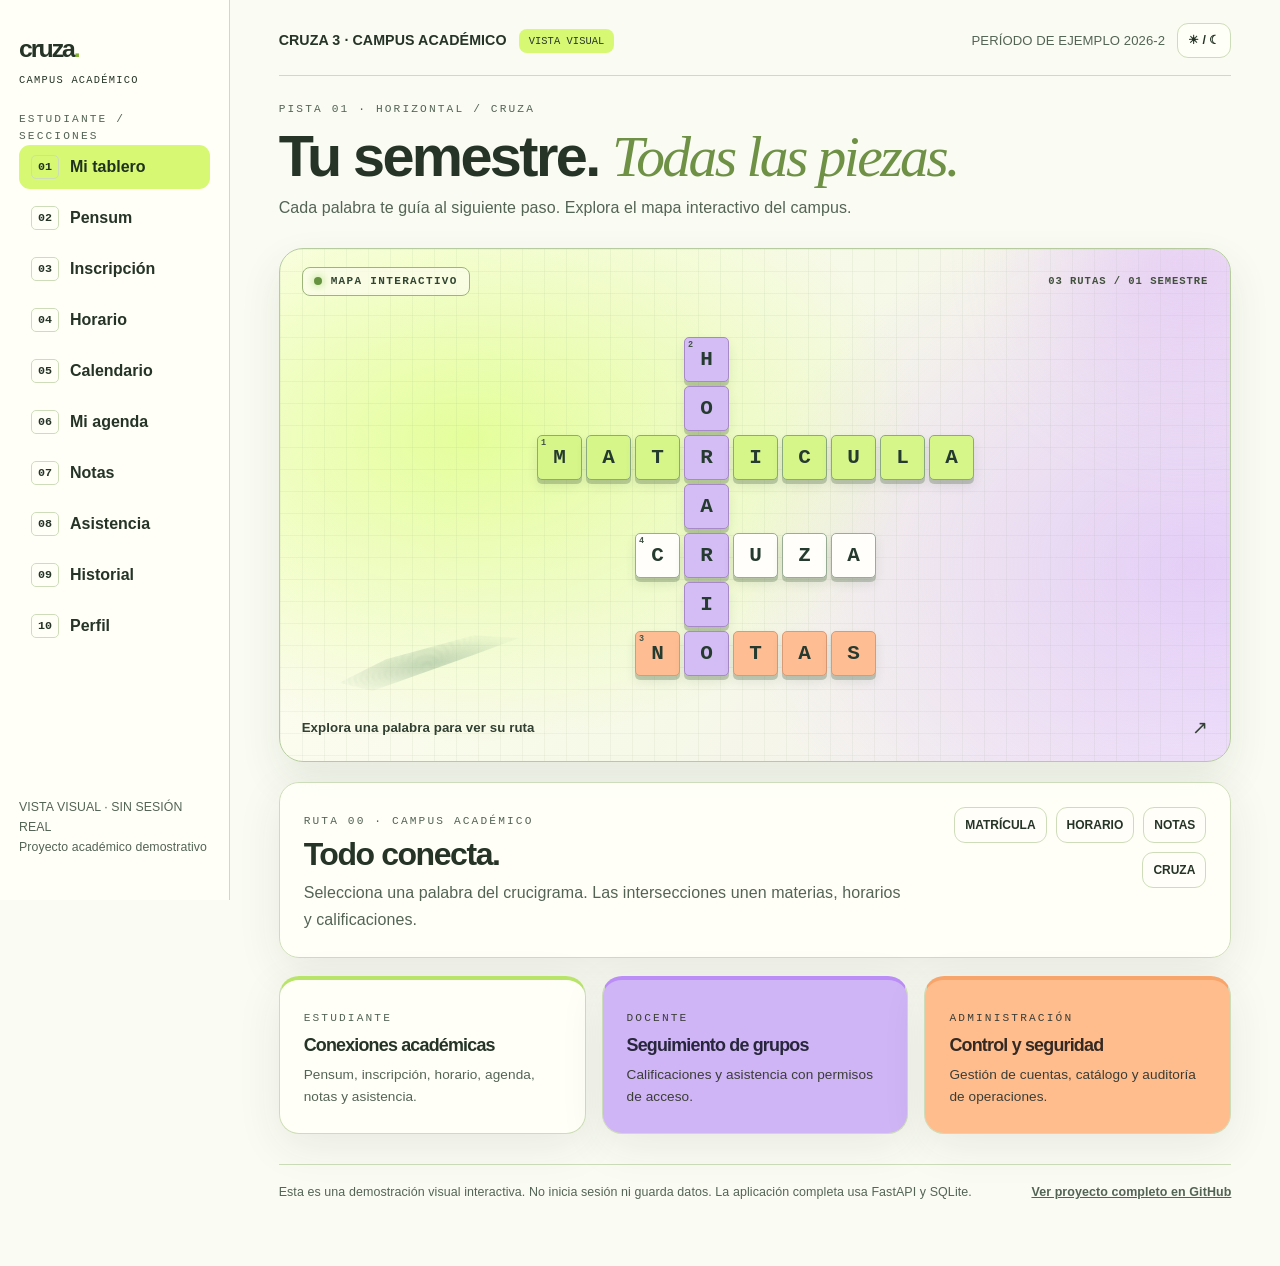
==== commit 5e650fc8: "Pulir contraste móvil, restaurar pigmento y simplificar textos de vista pública" ====
--- a/index.html
+++ b/index.html
@@ -70,7 +70,7 @@
  </header>
  <div class="preview-header">
   <div><div class="eyebrow">PISTA 01 · HORIZONTAL / CRUZA</div><h1>Tu semestre. <em>Todas las piezas.</em></h1>
-  <p>Cada palabra te guía al siguiente paso. Explora el crucigrama interactivo que inspira CRUZA 3.</p></div>
+  <p>Cada palabra te guía al siguiente paso. Explora el mapa interactivo del campus.</p></div>
  </div>
  <section class="card board board-map" aria-label="Mapa interactivo de rutas académicas">
   <header class="map-head"><span class="map-kicker"><span class="map-dot" aria-hidden="true"></span> MAPA INTERACTIVO</span><span class="map-count">03 RUTAS / 01 SEMESTRE</span></header>
--- a/app/static/app.css
+++ b/app/static/app.css
@@ -387,3 +387,22 @@
 @media(prefers-reduced-motion:reduce){
  .board-map .board-tile[data-path].is-path,.board-map .board-tile[data-path].is-floor{transform:none!important}
 }
+
+
+/* Accessibility polish after real Chromium screenshots: bright cards need dark readable labels. */
+.card.purple .eyebrow,.card.purple small,
+.card.peach .eyebrow,.card.peach small{color:#40433b}
+.card.purple strong,.card.peach strong{color:#273329}
+.preview-blocks .card.purple p,.preview-blocks .card.peach p,
+.preview-blocks .card.purple .eyebrow,.preview-blocks .card.peach .eyebrow{color:#3a3d36}
+.preview-actions button:not(.active){background:var(--paper2);color:var(--ink);border-color:var(--line)}
+.board-map .board-tile[data-path].is-floor{opacity:.83}
+.map-stage:after{
+ content:'';position:absolute;bottom:23px;left:6%;z-index:1;
+ width:185px;height:43px;transform:rotate(-9deg);
+ background:radial-gradient(ellipse at 50% 55%,rgba(89,135,107,.42),transparent 67%),
+ repeating-radial-gradient(ellipse at 48% 65%,rgba(88,131,104,.22) 0 1px,transparent 2px 6px);
+ clip-path:polygon(0 66%,27% 29%,76% 6%,100% 29%,68% 56%,17% 97%);
+ filter:blur(1.8px);opacity:.75;pointer-events:none
+}
+@media(max-width:700px){.map-stage:after{width:90px;height:25px;bottom:15px;opacity:.35}}
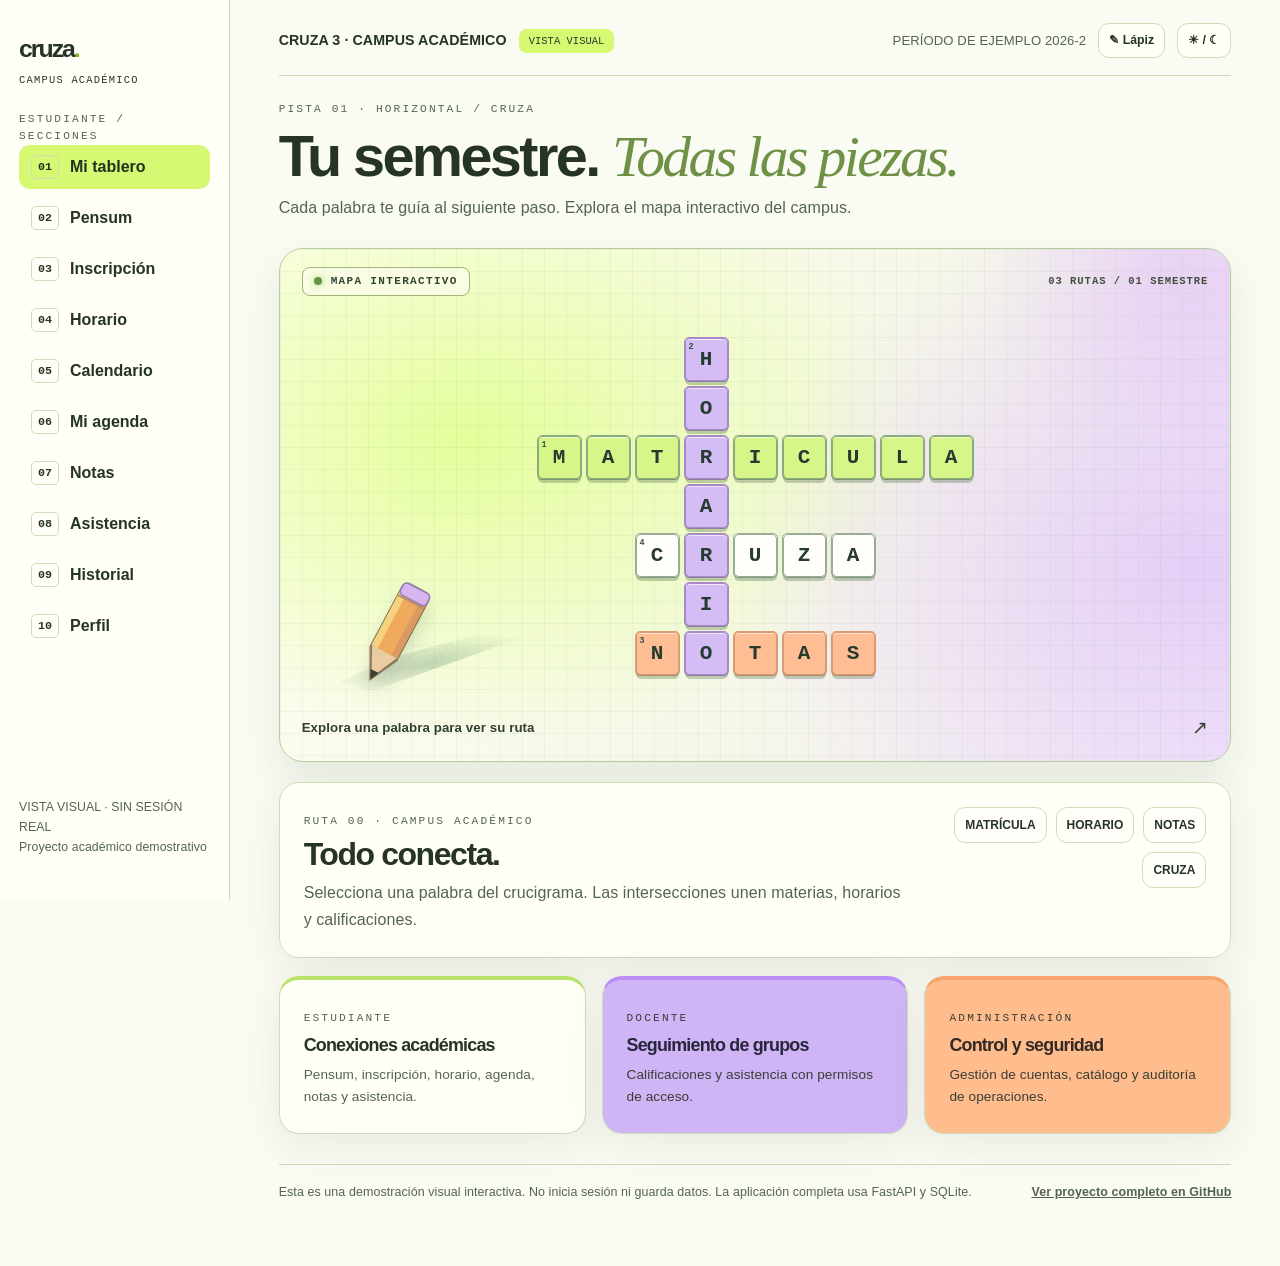
==== commit 09799f1d: "Devolver lápiz decorativo, caras móviles y selección de rutas cruzadas a GitHub Pages" ====
--- a/index.html
+++ b/index.html
@@ -6,7 +6,7 @@
 <meta name="theme-color" content="#fafbf3">
 <title>CRUZA 3 · Mapa interactivo · Vista visual</title>
 <link rel="icon" type="image/svg+xml" href="./app/static/favicon.svg">
-<link rel="stylesheet" href="./app/static/app.css?v=20261119_luminous">
+<link rel="stylesheet" href="./app/static/app.css?v=20261119_pencil">
 <style>
 body{overflow-x:hidden}
 .preview-shell{display:grid;grid-template-columns:230px minmax(0,1fr);min-height:100vh}
@@ -46,7 +46,7 @@
 </style>
 </head>
 <body>
-<div class="preview-shell">
+<canvas id="preview-ink-canvas" aria-hidden="true"></canvas><div class="preview-shell">
 <aside class="preview-side">
  <div class="preview-brand">cruza<span>.</span><small class="brand-sub">CAMPUS ACADÉMICO</small></div>
  <div><div class="eyebrow">ESTUDIANTE / SECCIONES</div><nav id="preview-nav" aria-label="Explorar secciones del prototipo">
@@ -66,7 +66,7 @@
 <main class="preview-main">
  <header class="preview-top">
   <div class="preview-tags"><strong>CRUZA 3 · CAMPUS ACADÉMICO</strong><span class="preview-flag">VISTA VISUAL</span></div>
-  <div class="preview-tags"><span class="preview-hint">PERÍODO DE EJEMPLO 2026-2</span><button id="preview-theme" aria-label="Alternar modo claro y oscuro" class="btn-mini" type="button">☀ / ☾</button></div>
+  <div class="preview-tags"><span class="preview-hint">PERÍODO DE EJEMPLO 2026-2</span><button id="preview-tool" aria-label="Alternar lápiz y pincel" class="btn-mini" type="button">✎ Lápiz</button><button id="preview-theme" aria-label="Alternar modo claro y oscuro" class="btn-mini" type="button">☀ / ☾</button></div>
  </header>
  <div class="preview-header">
   <div><div class="eyebrow">PISTA 01 · HORIZONTAL / CRUZA</div><h1>Tu semestre. <em>Todas las piezas.</em></h1>
@@ -74,7 +74,7 @@
  </div>
  <section class="card board board-map" aria-label="Mapa interactivo de rutas académicas">
   <header class="map-head"><span class="map-kicker"><span class="map-dot" aria-hidden="true"></span> MAPA INTERACTIVO</span><span class="map-count">03 RUTAS / 01 SEMESTRE</span></header>
-  <div class="map-stage"><div id="preview-board" class="board-tiles" role="group" aria-label="Crucigrama de navegación"></div></div>
+  <div class="map-stage"><div id="preview-board" class="board-tiles" role="group" aria-label="Crucigrama de navegación"></div><div class="map-pencil" aria-hidden="true"><svg viewBox="0 0 94 136" xmlns="http://www.w3.org/2000/svg"><g transform="rotate(28 48 68)"><path d="M31 20 Q31 12 39 12 L57 12 Q64 12 64 20 L64 94 L48 126 L31 94 Z" fill="#f1a95e" stroke="#746b4b" stroke-width="2"/><path d="M39 12 L39 98 L48 126 L31 94 L31 20 Q31 12 39 12" fill="#f6d280"/><path d="M56 12 L56 98 L48 126 L64 94 L64 20 Q64 12 56 12" fill="#da9a62"/><path d="M31 92 L48 126 L64 92" fill="#e9cc9f" stroke="#92785b" stroke-width="2"/><path d="M43 116 L48 126 L53 116" fill="#343f37"/><rect x="31" y="12" width="33" height="15" rx="5" fill="#d8b5ef" stroke="#9980b2" stroke-width="2"/><path d="M31 29 H64" stroke="#ba915b" stroke-width="2"/></g></svg></div></div>
   <footer class="map-footer"><span>Explora una palabra para ver su ruta</span><span class="map-arrow" aria-hidden="true">↗</span></footer>
  </section>
  <section class="card preview-detail" aria-live="polite">
@@ -139,12 +139,18 @@
   }
   const button=document.createElement("button");
   button.type="button";button.className="board-tile tone-"+cell.tone;
-  button.textContent=cell.letter;button.dataset.number=cell.number;
+  button.dataset.number=cell.number;
+  const face=document.createElement("span");face.className="tile-face";face.textContent=cell.letter;
+  if(cell.number){const num=document.createElement("span");num.className="tile-number";num.setAttribute("aria-hidden","true");num.textContent=cell.number;face.prepend(num);}
+  button.appendChild(face);
+  button.style.setProperty("--fall",String(19+(i*13)%23)+"px");
+  button.style.setProperty("--tilt",String((i*11)%15-7)+"deg");
+  button.style.setProperty("--scatter-x",String((i*17)%17-8)+"px");
   button.dataset.path=cell.routes.join("|");button.style.setProperty("--tile-i",String(i));
   button.setAttribute("aria-label","Letra "+cell.letter+"; "+cell.routes.join(" o "));
   button.addEventListener("pointerenter",function(){highlight(cell.routes[0]);});
   button.addEventListener("focus",function(){highlight(cell.routes[0]);});
-  button.addEventListener("click",function(){select(cell.routes[0]);});
+  button.addEventListener("click",function(){const last=button.dataset.lastRoute;const next=cell.routes[(Math.max(-1,cell.routes.indexOf(last))+1)%cell.routes.length];button.dataset.lastRoute=next;select(next);});
   host.appendChild(button);
  }
  function highlight(route){
--- a/app/static/app.css
+++ b/app/static/app.css
@@ -406,3 +406,42 @@
  filter:blur(1.8px);opacity:.75;pointer-events:none
 }
 @media(max-width:700px){.map-stage:after{width:90px;height:25px;bottom:15px;opacity:.35}}
+
+/* Ruta original: la animación de entrada ya no bloquea las transformaciones. */
+.board-map .board-tile{animation-fill-mode:backwards!important;transform:none!important;box-shadow:none}
+.board-map .board-tile[data-path]:hover,.board-map .board-tile[data-path].is-path,
+.board-map .board-tile[data-path].is-floor{transform:none!important;box-shadow:none}
+.board-map .board-tile[data-number]:before{display:none}
+.board-map .tile-face{
+ position:absolute;inset:0;display:grid;place-items:center;font:inherit;color:inherit;
+ background:inherit;border:1px solid currentColor;border-color:inherit;border-radius:5px;
+ box-shadow:0 4px 0 rgba(82,107,72,.32),inset 0 1px rgba(255,255,255,.65);
+ pointer-events:none;opacity:1;transform:translate3d(0,0,0);
+ transition:transform .38s cubic-bezier(.2,.7,.18,1),opacity .3s ease,background .28s ease,box-shadow .3s ease;
+}
+.board-map .tile-number{position:absolute;top:3px;left:3px;font:700 .53rem Consolas,monospace;color:#40503b}
+.board-map .board-tile[data-path]:hover .tile-face,
+.board-map .board-tile[data-path].is-path .tile-face{
+ background:#e7ffa8;transform:translate3d(0,-10px,0) rotateX(-9deg);
+ box-shadow:0 9px 0 #96b36c,0 13px 17px rgba(64,96,51,.27)
+}
+.board-map .board-tile[data-path].is-floor .tile-face{
+ transform:translate3d(var(--scatter-x,4px),var(--fall,23px),0) rotate(var(--tilt,4deg)) scale(.81);
+ opacity:.18;box-shadow:0 2px 0 #8198775e
+}
+.board-map .board-tile[data-path].is-path{z-index:5}
+.board-map .board-tile[data-path].is-floor{z-index:1}
+.map-pencil{position:absolute;z-index:2;left:7%;bottom:3%;width:96px;height:122px;pointer-events:none;
+ transform-origin:70% 86%;animation:pencil-float 4s ease-in-out infinite;
+ filter:drop-shadow(0 12px 9px rgba(68,83,61,.16))}
+.map-pencil svg{display:block;width:100%;height:100%;max-width:100%}
+@keyframes pencil-float{0%,100%{transform:translate3d(0,0,0) rotate(-7deg)}50%{transform:translate3d(9px,-8px,0) rotate(3deg)}}
+#preview-ink-canvas{position:fixed;inset:0;z-index:2;pointer-events:none;width:100%;height:100%;opacity:.90}
+.preview-shell{position:relative;z-index:1}
+@media(max-width:700px){.map-pencil{width:54px;height:69px;left:5%;bottom:8%;opacity:.75}}
+@media(prefers-reduced-motion:reduce){
+ .map-pencil{animation:none}
+ .board-map .tile-face{transition:none!important}
+ .board-map .board-tile[data-path].is-path .tile-face,.board-map .board-tile[data-path].is-floor .tile-face{transform:none!important;opacity:1!important}
+ #preview-ink-canvas{display:none}
+}
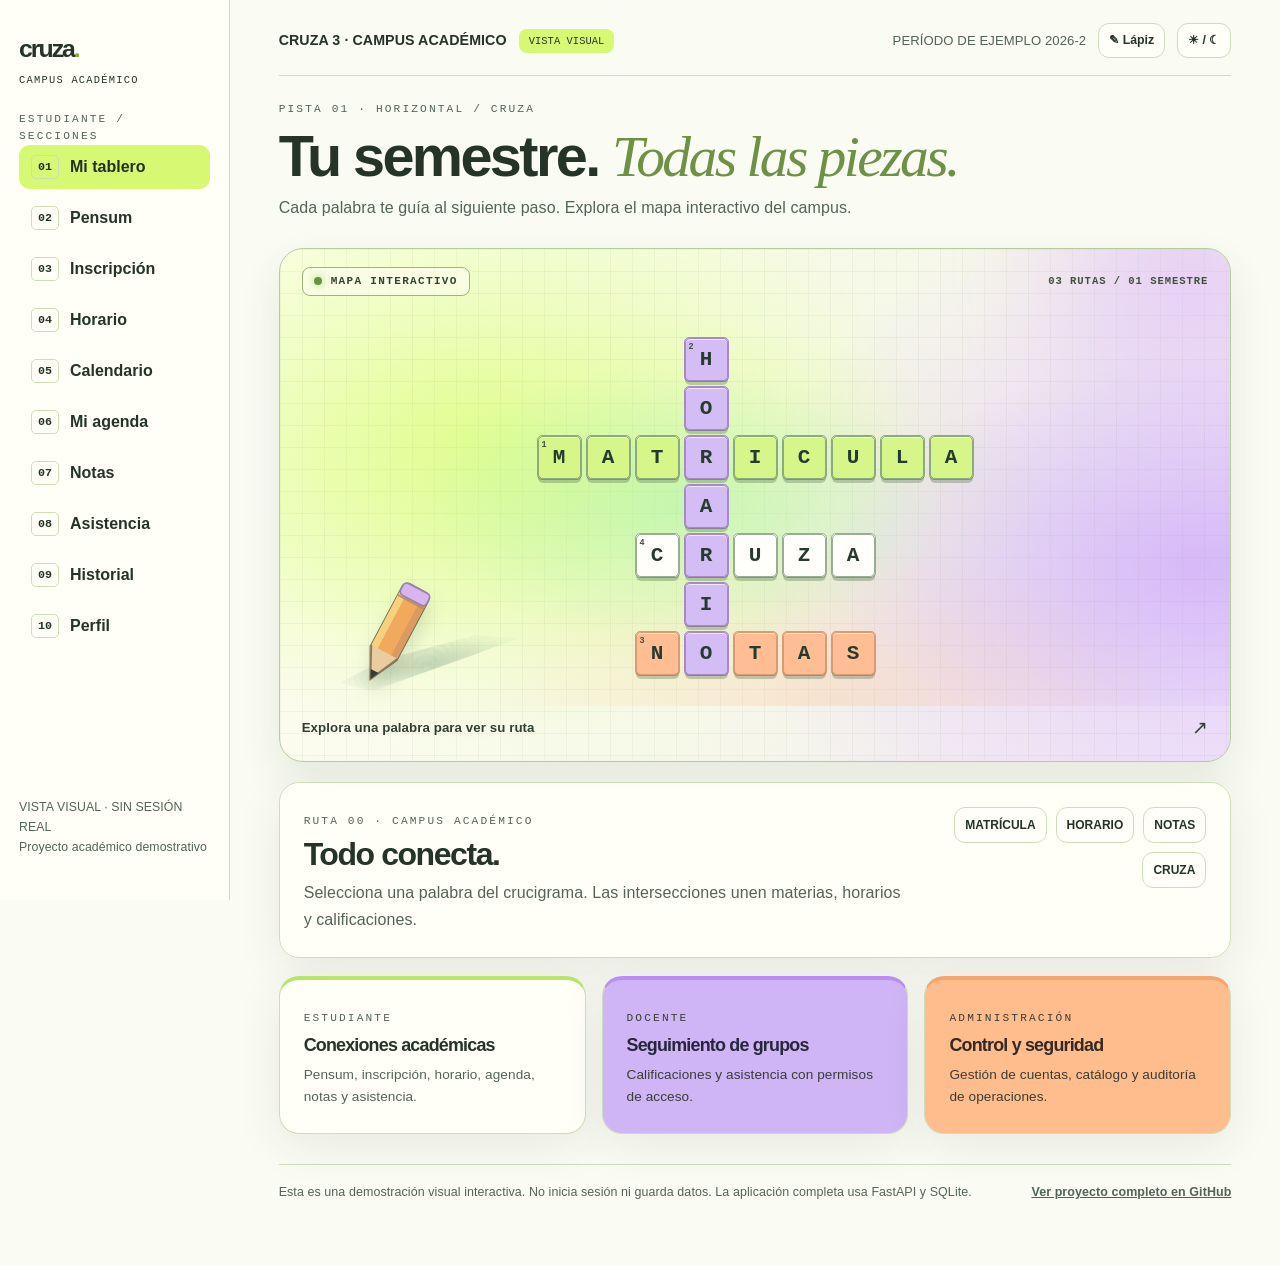
==== commit 299ae025: "Integrar cursor compartido de lápiz/crayón en index.html" ====
--- a/index.html
+++ b/index.html
@@ -7,6 +7,8 @@
 <title>CRUZA 3 · Mapa interactivo · Vista visual</title>
 <link rel="icon" type="image/svg+xml" href="./app/static/favicon.svg">
 <link rel="stylesheet" href="./app/static/app.css?v=20261119_pencil">
+<link rel="stylesheet" href="./app/static/cruza-tools.css?v=crayon1">
+<script defer src="./app/static/cruza-tools.js?v=crayon1"></script>
 <style>
 body{overflow-x:hidden}
 .preview-shell{display:grid;grid-template-columns:230px minmax(0,1fr);min-height:100vh}
@@ -177,6 +179,8 @@
   document.documentElement.dataset.theme=document.documentElement.dataset.theme==="dark"?"light":"dark";
  });
 })();
+
+/* Lápiz y crayón: app/static/cruza-tools.js, compartido con la aplicación real. */
 </script>
 </body>
 </html>
--- a/app/static/app.css
+++ b/app/static/app.css
@@ -445,3 +445,6 @@
  .board-map .board-tile[data-path].is-path .tile-face,.board-map .board-tile[data-path].is-floor .tile-face{transform:none!important;opacity:1!important}
  #preview-ink-canvas{display:none}
 }
+
+/* Keep the module choices legible when the preview is in night mode. */
+[data-theme=dark] .preview-actions button:not(.active){background:#314937!important;color:#f7ffe9!important;border-color:#85a17d!important}
--- a/app/static/cruza-tools.css
+++ b/app/static/cruza-tools.css
@@ -0,0 +1,70 @@
+/* CRUZA 3: herramientas de dibujo que no interceptan navegación, formularios ni teclado. */
+#cruza-art-cursor{
+ position:fixed;left:0;top:0;z-index:90;pointer-events:none;
+ width:28px;height:44px;opacity:0;visibility:hidden;
+ transform:translate(-50%,-95%);
+ transition:width .24s cubic-bezier(.18,.76,.24,1.12),height .24s cubic-bezier(.18,.76,.24,1.12),
+            opacity .16s ease,filter .24s ease,visibility 0s linear .18s;
+ filter:drop-shadow(0 3px 3px rgba(49,71,48,.23));
+}
+#cruza-art-cursor.is-visible{opacity:1;visibility:visible;transition-delay:0s}
+#cruza-art-cursor.is-large{
+ width:92px;height:138px;
+ filter:drop-shadow(0 12px 12px rgba(55,73,48,.27)) drop-shadow(0 0 12px rgba(188,238,114,.32));
+}
+#cruza-art-cursor svg{display:block;width:100%;height:100%;overflow:visible}
+#cruza-art-cursor[data-tool=pencil] .tool-crayon,
+#cruza-art-cursor[data-tool=crayon] .tool-pencil{display:none}
+#cruza-art-cursor.is-large[data-tool=crayon]{width:99px;height:147px}
+html.cruza-art-cursor-on,html.cruza-art-cursor-on body{cursor:none}
+html.cruza-art-cursor-on .board-map,html.cruza-art-cursor-on .board-map *,
+html.cruza-art-cursor-on .map-stage,html.cruza-art-cursor-on .map-stage *{cursor:none!important}
+.cruza-pigment-layer{
+ position:fixed!important;inset:0!important;width:100vw!important;height:100vh!important;
+ z-index:18!important;pointer-events:none!important;opacity:.92;
+}
+.board-map .map-pencil{
+ opacity:1;transition:opacity .22s ease,filter .25s ease;
+}
+.board-map.cruza-map-has-cursor .map-pencil{
+ opacity:0!important;animation:none!important;filter:blur(3px)!important;
+}
+.board-map .map-stage{isolation:isolate}
+.board-map .map-stage:before{
+ content:'';position:absolute;inset:0;z-index:0;pointer-events:none;
+ background:
+  radial-gradient(ellipse 32% 38% at var(--cruza-x,42%) var(--cruza-y,51%),rgba(133,235,182,.34),transparent 89%),
+  radial-gradient(ellipse 47% 42% at 27% 39%,rgba(213,251,111,.30),transparent 86%),
+  radial-gradient(ellipse 39% 48% at 78% 52%,rgba(178,132,251,.29),transparent 82%),
+  radial-gradient(ellipse 39% 44% at 50% 87%,rgba(255,179,115,.25),transparent 83%);
+ background-size:100% 100%,120% 120%,125% 125%,115% 115%;
+ animation:cruzaGlowBreathing 12s ease-in-out infinite alternate;
+ transition:background-position .22s ease-out;
+}
+@keyframes cruzaGlowBreathing{
+ from{opacity:.67;filter:hue-rotate(-9deg) saturate(1.05)}
+ to{opacity:1;filter:hue-rotate(12deg) saturate(1.25)}
+}
+[data-theme=dark] .board-map .map-stage:before{
+ background:
+  radial-gradient(ellipse 38% 42% at var(--cruza-x,48%) var(--cruza-y,45%),rgba(85,236,204,.30),transparent 91%),
+  radial-gradient(ellipse 49% 45% at 25% 30%,rgba(189,252,94,.23),transparent 82%),
+  radial-gradient(ellipse 45% 48% at 75% 53%,rgba(190,146,255,.35),transparent 83%),
+  radial-gradient(ellipse 43% 40% at 49% 90%,rgba(255,172,121,.21),transparent 81%);
+}
+[data-theme=dark] #cruza-art-cursor.is-large{
+ filter:drop-shadow(0 13px 12px rgba(0,0,0,.54)) drop-shadow(0 0 12px rgba(184,153,254,.54))
+}
+@media (max-width:700px){
+ #cruza-art-cursor.is-large{width:67px;height:99px}
+ #cruza-art-cursor.is-large[data-tool=crayon]{width:74px;height:110px}
+}
+@media(hover:none),(pointer:coarse),(prefers-reduced-motion:reduce){
+ #cruza-art-cursor{display:none!important}
+ .board-map .map-pencil{opacity:1!important}
+ .board-map .map-stage:before{animation:none!important}
+ .cruza-pigment-layer{opacity:.6}
+}
+@media print{
+ #cruza-art-cursor,.cruza-pigment-layer{display:none!important}
+}
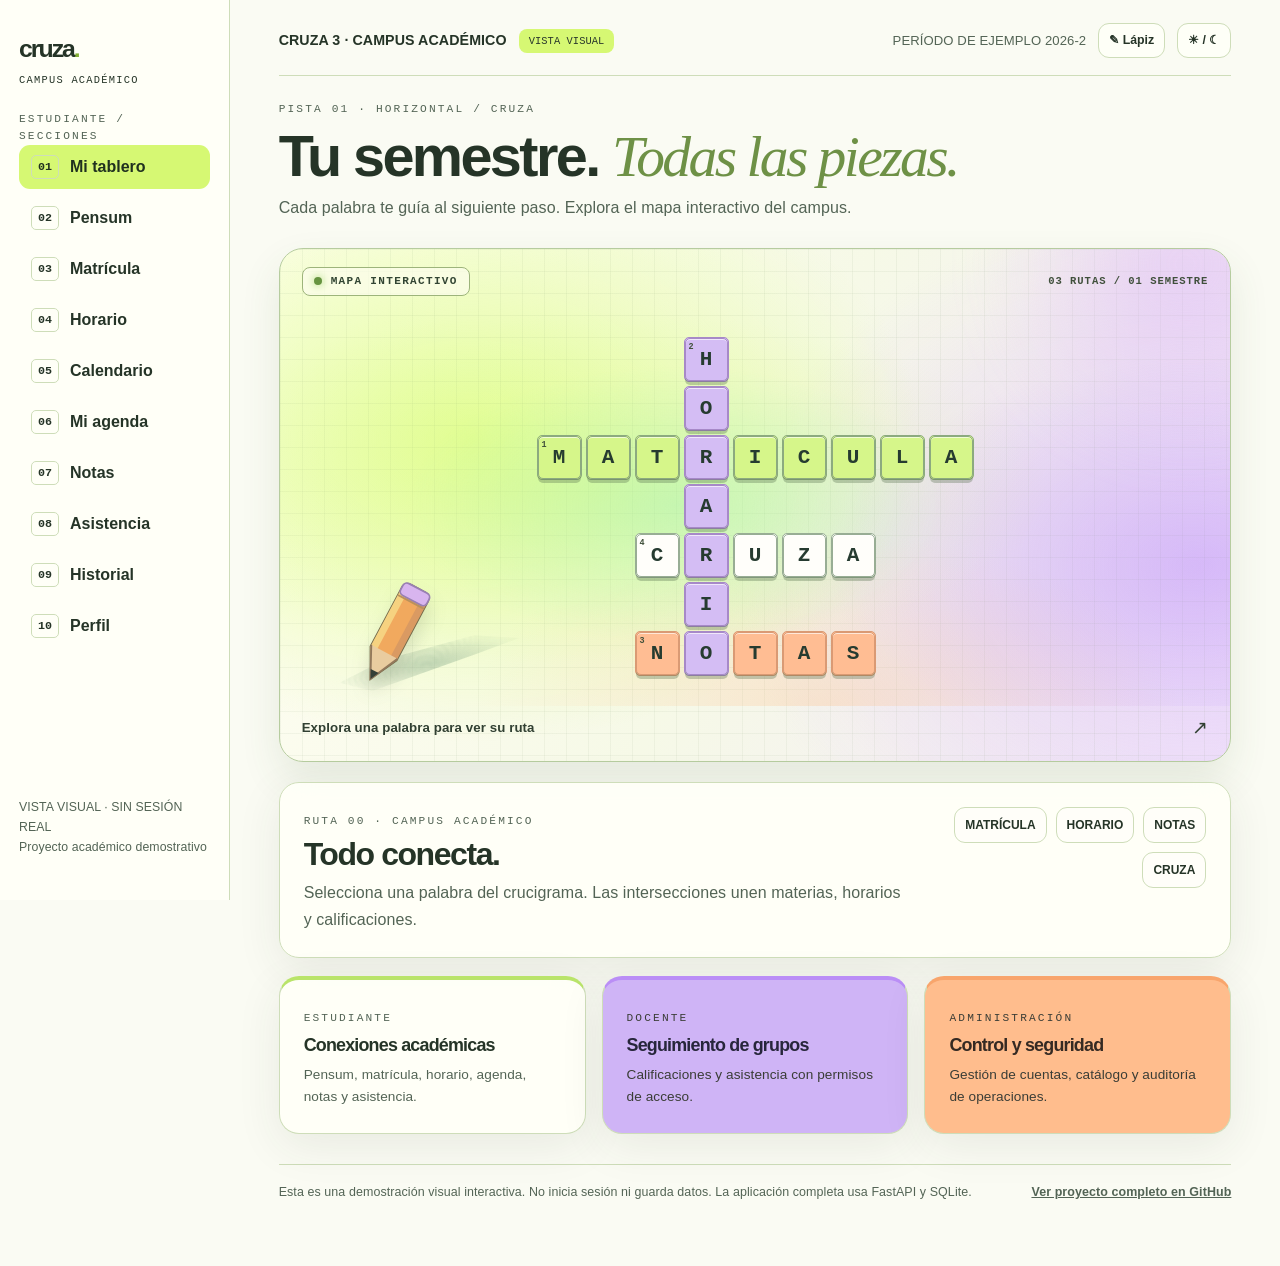
==== commit 2525573f: "refactor(ui/grades): mejoras visuales, esquema de evaluación UTS 60/30/10 y cortes 33/33/34 * Reset " ====
--- a/index.html
+++ b/index.html
@@ -54,7 +54,7 @@
  <div><div class="eyebrow">ESTUDIANTE / SECCIONES</div><nav id="preview-nav" aria-label="Explorar secciones del prototipo">
   <button type="button" class="preview-nav active" data-route="tablero"><b>01</b> Mi tablero</button>
   <button type="button" class="preview-nav" data-route="pensum"><b>02</b> Pensum</button>
-  <button type="button" class="preview-nav" data-route="inscripcion"><b>03</b> Inscripción</button>
+  <button type="button" class="preview-nav" data-route="inscripcion"><b>03</b> Matrícula</button>
   <button type="button" class="preview-nav" data-route="horario"><b>04</b> Horario</button>
   <button type="button" class="preview-nav" data-route="calendario"><b>05</b> Calendario</button>
   <button type="button" class="preview-nav" data-route="agenda"><b>06</b> Mi agenda</button>
@@ -92,7 +92,7 @@
   </div>
  </section>
  <div class="preview-blocks">
-  <article class="card stat"><span class="eyebrow">ESTUDIANTE</span><h3>Conexiones académicas</h3><p>Pensum, inscripción, horario, agenda, notas y asistencia.</p></article>
+  <article class="card stat"><span class="eyebrow">ESTUDIANTE</span><h3>Conexiones académicas</h3><p>Pensum, matrícula, horario, agenda, notas y asistencia.</p></article>
   <article class="card stat purple"><span class="eyebrow">DOCENTE</span><h3>Seguimiento de grupos</h3><p>Calificaciones y asistencia con permisos de acceso.</p></article>
   <article class="card stat peach"><span class="eyebrow">ADMINISTRACIÓN</span><h3>Control y seguridad</h3><p>Gestión de cuentas, catálogo y auditoría de operaciones.</p></article>
  </div>
--- a/app/static/app.css
+++ b/app/static/app.css
@@ -1,9 +1,9 @@
 :root{
-  color-scheme:light;--paper:#f5f3ea;--paper2:#fffcf5;--ink:#252d27;--muted:#596359;--line:#d8ddcb;
+  color-scheme:light;--paper:#f5f3ea;--paper2:#fffcf5;--ink:#101f2b;--muted:#2c404f;--line:#d8ddcb;
   --lime:#d5ee8a;--purple:#d7c8ef;--peach:#f5c39d;--danger:#a43c35;--ok:#376b43;
-  --workspace-grid:rgba(93,124,83,.105);--glass:rgba(255,253,244,.82);--shadow:0 12px 45px rgba(43,54,44,.085);--wash:rgba(230,235,213,.60);
-}
-[data-theme=dark]{color-scheme:dark;--paper:#151e1b;--paper2:#1c2924;--ink:#eff5dd;--muted:#b3c0b0;--line:#405349;
+  --workspace-grid:rgba(85,120,75,.24);--glass:rgba(255,253,244,.82);--shadow:0 12px 45px rgba(43,54,44,.085);--wash:rgba(230,235,213,.60);
+}
+[data-theme=dark]{color-scheme:dark;--paper:#151e1b;--paper2:#1c2924;--ink:#ffffff;--muted:#d5e5d7;--line:#405349;
  --lime:#99be59;--purple:#776b93;--peach:#c78c6e;--danger:#ffa2a0;--ok:#a2edab;
  --workspace-grid:rgba(157,177,151,.085);--glass:rgba(24,36,30,.86);--shadow:0 12px 45px rgba(0,0,0,.21);--wash:rgba(48,67,54,.6)}
 *{box-sizing:border-box}
@@ -17,7 +17,7 @@
 button:disabled{opacity:.48;cursor:not-allowed}
 a{color:inherit}h1,h2,h3,p{margin-top:0}p{line-height:1.65}h1,h2,h3{letter-spacing:-.045em}h1{font-weight:640;font-size:clamp(2.25rem,5vw,4.7rem);line-height:1.07}h2{font-size:clamp(1.45rem,2.5vw,2.1rem);line-height:1.18}h3{font-size:1.12rem;line-height:1.32}
 em{font-family:Georgia,serif;font-weight:400}
-#ambient-canvas{position:fixed;inset:0;z-index:-1;pointer-events:none;max-width:100vw;max-height:100vh}
+#ambient-canvas{position:fixed;inset:0;z-index:45;pointer-events:none;max-width:100vw;max-height:100vh}
 #app{position:relative;z-index:0;min-height:100vh}
 .mon{font-family:Consolas,'Courier New',monospace;font-size:.76rem;letter-spacing:.07em}
 .eyebrow{text-transform:uppercase;font-family:Consolas,'Courier New',monospace;letter-spacing:.19em;font-size:.7rem;color:var(--muted)}
@@ -226,7 +226,18 @@
 @media(max-width:900px){.auth-scene{grid-template-columns:1fr}.auth-art{padding:24px 22px 14px;border:0;min-height:auto;gap:5px}.auth-copy h1{font-size:3.45rem;margin:15px 0 9px}.auth-copy p{font-size:.93rem;margin:0}.auth-hero-tiles,.auth-art>.eyebrow{display:none}.auth-form-area{padding:12px 18px 70px}.auth-form-card{padding:21px}.auth-form-card h2{font-size:1.5rem}.shell{display:block}.sidebar{position:fixed;left:0;bottom:0;top:0;transform:translateX(-103%);transition:transform .3s;width:min(270px,85vw);z-index:30;box-shadow:var(--shadow)}.sidebar.open{transform:translateX(0)}.mobile-menu{display:inline-flex}.workspace{padding:15px 16px 80px}.topbar{margin-bottom:20px}.topbar .name{display:none}.stats,.grid-3{grid-template-columns:repeat(2,minmax(0,1fr))}.grid-2{grid-template-columns:1fr}.board{min-height:300px}}
 @media(max-width:600px){.courses,.semester-grid,.grid-3,.stats{grid-template-columns:1fr}.card{padding:18px}.page-heading{display:block}.page-heading h1{font-size:2.35rem}.page-heading .actions{margin-top:15px}.topbar .controls button{padding:9px}.stair-grid span{font-size:18px}.board-tiles{grid-template-columns:repeat(9,26px);grid-template-rows:repeat(9,26px);gap:2px}.board-clues{grid-template-columns:1fr 1fr}.board{padding:17px}.form-grid{grid-template-columns:1fr}.auth-tile{flex-basis:25px;min-width:25px;max-width:42px;height:51px}.auth-tiles{gap:3px}.calendar{gap:4px}.cal-day{min-height:46px;padding:5px;font-size:.82rem}.cal-day.corner-pending:after,.cal-day.corner-overdue:after,.cal-day.corner-done:after{width:20px;height:20px}.dialog{padding:18px}.grade-editor{grid-template-columns:1fr 1fr}.toast-region{right:10px;bottom:55px}}
 @media(prefers-reduced-motion:reduce){*,*:before,*:after{scroll-behavior:auto!important;animation:none!important;transition:none!important}}
-@media print{#ambient-canvas,.sidebar,.topbar,.hint-bar,.toast-region,.actions,button{display:none!important}.shell{display:block}.workspace{max-width:none;padding:0}.card{break-inside:avoid;box-shadow:none}}
+@media print{
+  #ambient-canvas,#preview-ink-canvas,#cruza-art-cursor,.sidebar,.topbar,.hint-bar,.toast-region,.actions,button,.btn,a.btn,.mobile-menu{display:none!important}
+  body{background:#fff!important;color:#000!important;font-size:11pt}
+  .shell{display:block!important}
+  .workspace{max-width:none!important;padding:0!important;background:none!important}
+  .workspace:before{display:none!important}
+  .card{break-inside:avoid;box-shadow:none!important;border:1px solid #bbb!important;background:#fff!important;padding:15px!important}
+  .schedule-table{width:100%!important;border-collapse:collapse!important}
+  .schedule-table th, .schedule-table td{border:1px solid #bbb!important;padding:6px!important;color:#000!important}
+  .class-block{background:#f0f4ea!important;color:#000!important;border-left:3px solid #5a7d3c!important}
+  .class-block strong{color:#000!important}
+}
 
 /* Controlled crossword inputs: animations never expand the login form vertically. */
 .auth-tiles{flex-wrap:nowrap;overflow:visible;min-height:57px}
@@ -252,7 +263,7 @@
 }
 
 /* Keep the paper-grid metaphor subtle, particularly at night. */
-.canvas-grid{background-image:linear-gradient(color-mix(in srgb,var(--line) 32%,transparent) 1px,transparent 1px),linear-gradient(90deg,color-mix(in srgb,var(--line) 32%,transparent) 1px,transparent 1px)}
+.canvas-grid{background-image:linear-gradient(color-mix(in srgb,var(--line) 72%,transparent) 1px,transparent 1px),linear-gradient(90deg,color-mix(in srgb,var(--line) 72%,transparent) 1px,transparent 1px)}
 /* Respect native hiding when the course card is a flex container. */
 .course-card[hidden]{display:none!important}
 /* Original crossword effect: active route lifts, other pieces gently settle. */
@@ -436,7 +447,7 @@
  filter:drop-shadow(0 12px 9px rgba(68,83,61,.16))}
 .map-pencil svg{display:block;width:100%;height:100%;max-width:100%}
 @keyframes pencil-float{0%,100%{transform:translate3d(0,0,0) rotate(-7deg)}50%{transform:translate3d(9px,-8px,0) rotate(3deg)}}
-#preview-ink-canvas{position:fixed;inset:0;z-index:2;pointer-events:none;width:100%;height:100%;opacity:.90}
+#preview-ink-canvas{position:fixed;inset:0;z-index:45;pointer-events:none;width:100%;height:100%;opacity:.95}
 .preview-shell{position:relative;z-index:1}
 @media(max-width:700px){.map-pencil{width:54px;height:69px;left:5%;bottom:8%;opacity:.75}}
 @media(prefers-reduced-motion:reduce){
@@ -448,3 +459,15 @@
 
 /* Keep the module choices legible when the preview is in night mode. */
 [data-theme=dark] .preview-actions button:not(.active){background:#314937!important;color:#f7ffe9!important;border-color:#85a17d!important}
+
+/* Notas en pantallas de 360 px: ajustar las tres columnas sin recortar textos. */
+@media(max-width:600px){
+ .courses{grid-template-columns:minmax(0,1fr)}
+ .course-grades-card{min-width:0;max-width:100%;padding:14px}
+ .corte-tiles{grid-template-columns:repeat(3,minmax(0,1fr));gap:6px}
+ .corte-cell{min-width:0;padding:8px 6px;overflow-wrap:anywhere}
+ .corte-header{flex-wrap:wrap;gap:2px 4px}
+ .corte-pct{padding:1px 3px}
+ .course-grades-head{min-width:0;gap:8px}
+ .course-grades-head>div{min-width:0;overflow-wrap:anywhere}
+}
--- a/app/static/cruza-tools.css
+++ b/app/static/cruza-tools.css
@@ -21,7 +21,7 @@
 html.cruza-art-cursor-on .map-stage,html.cruza-art-cursor-on .map-stage *{cursor:none!important}
 .cruza-pigment-layer{
  position:fixed!important;inset:0!important;width:100vw!important;height:100vh!important;
- z-index:18!important;pointer-events:none!important;opacity:.92;
+ z-index:45!important;pointer-events:none!important;opacity:.95;
 }
 .board-map .map-pencil{
  opacity:1;transition:opacity .22s ease,filter .25s ease;
